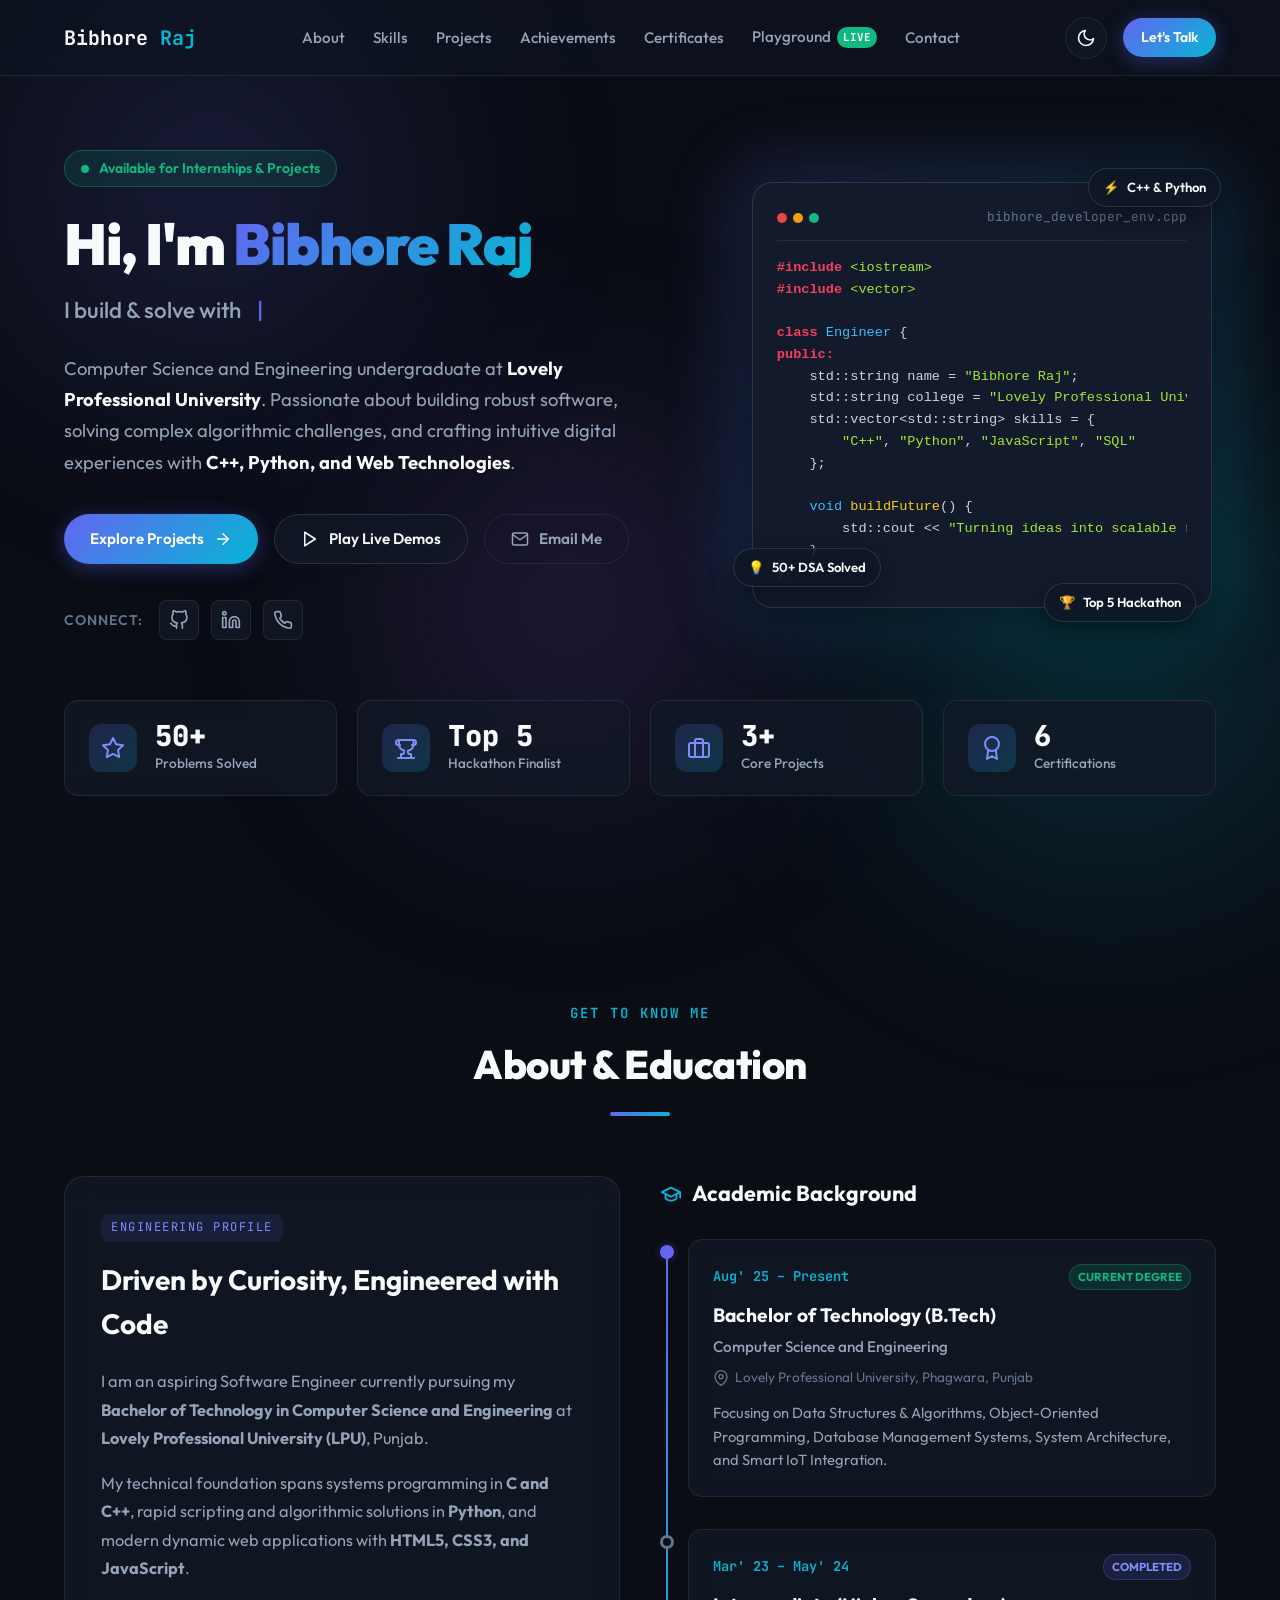
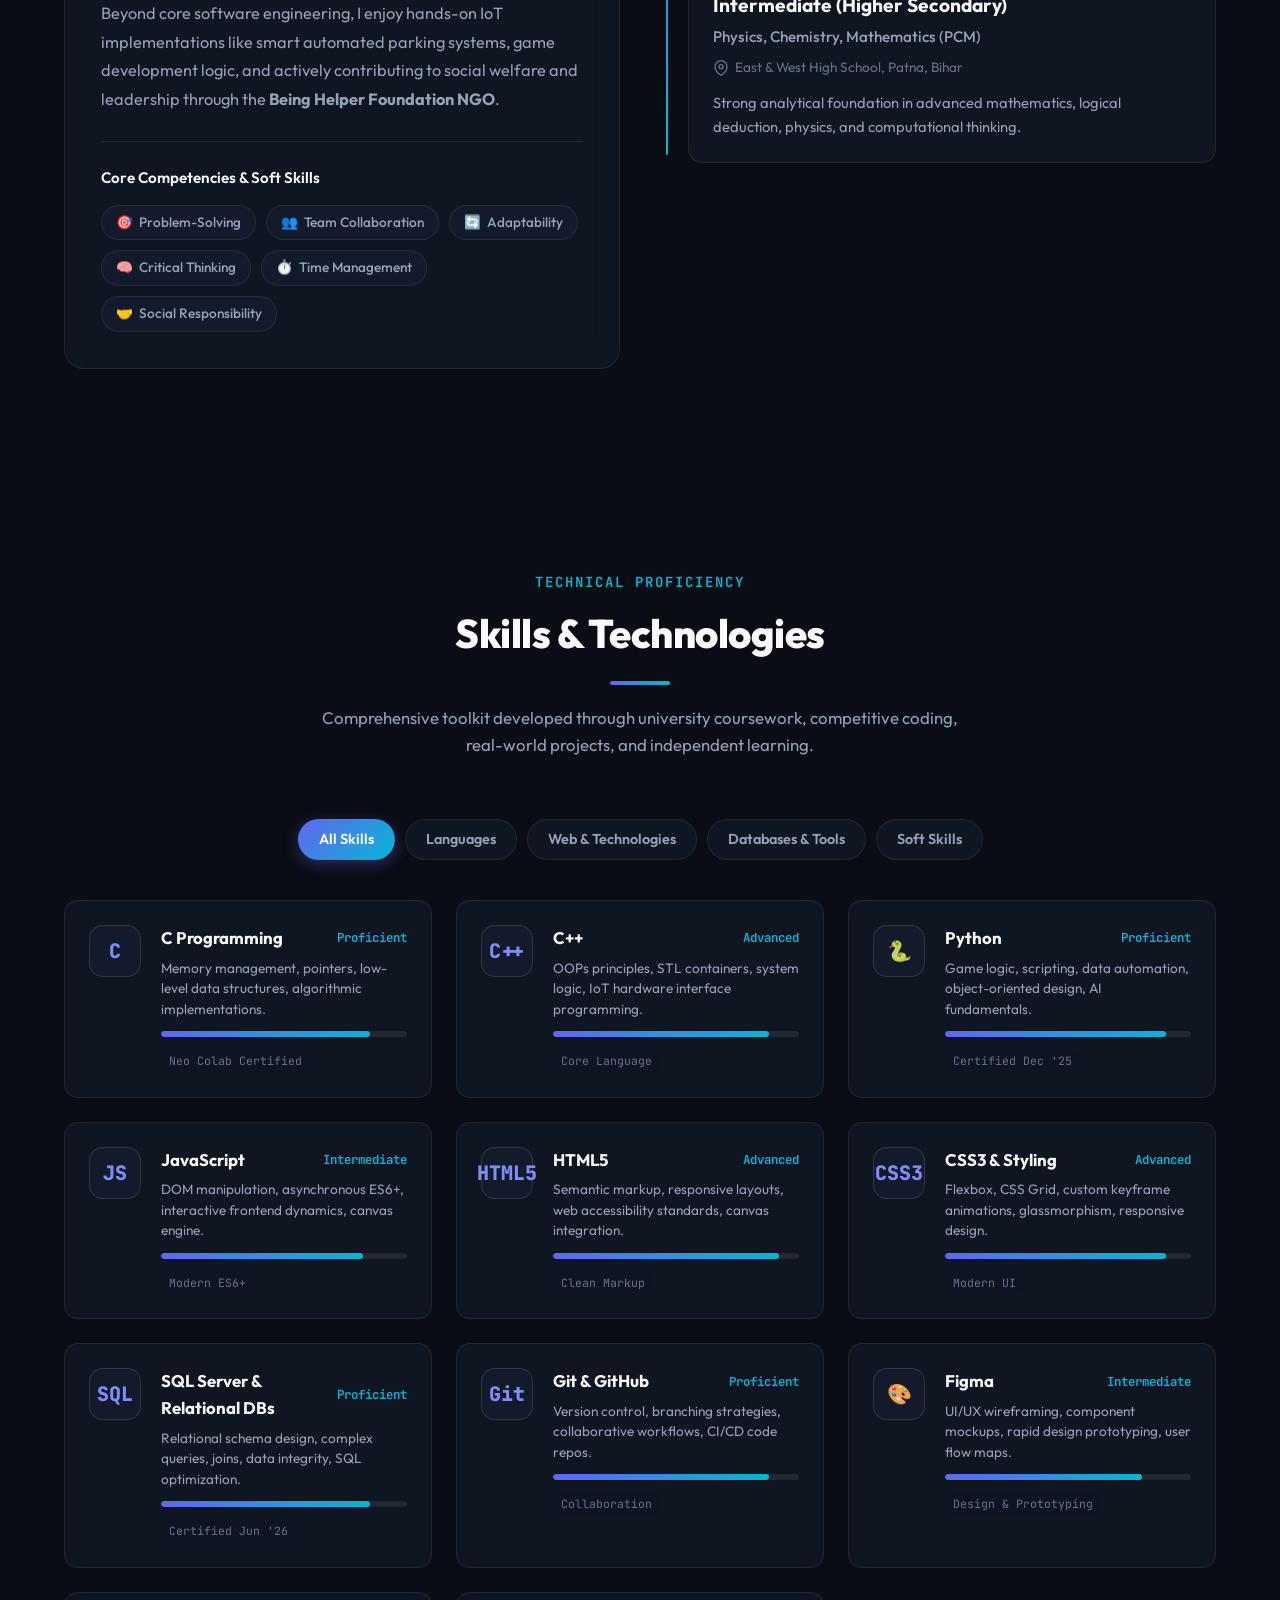
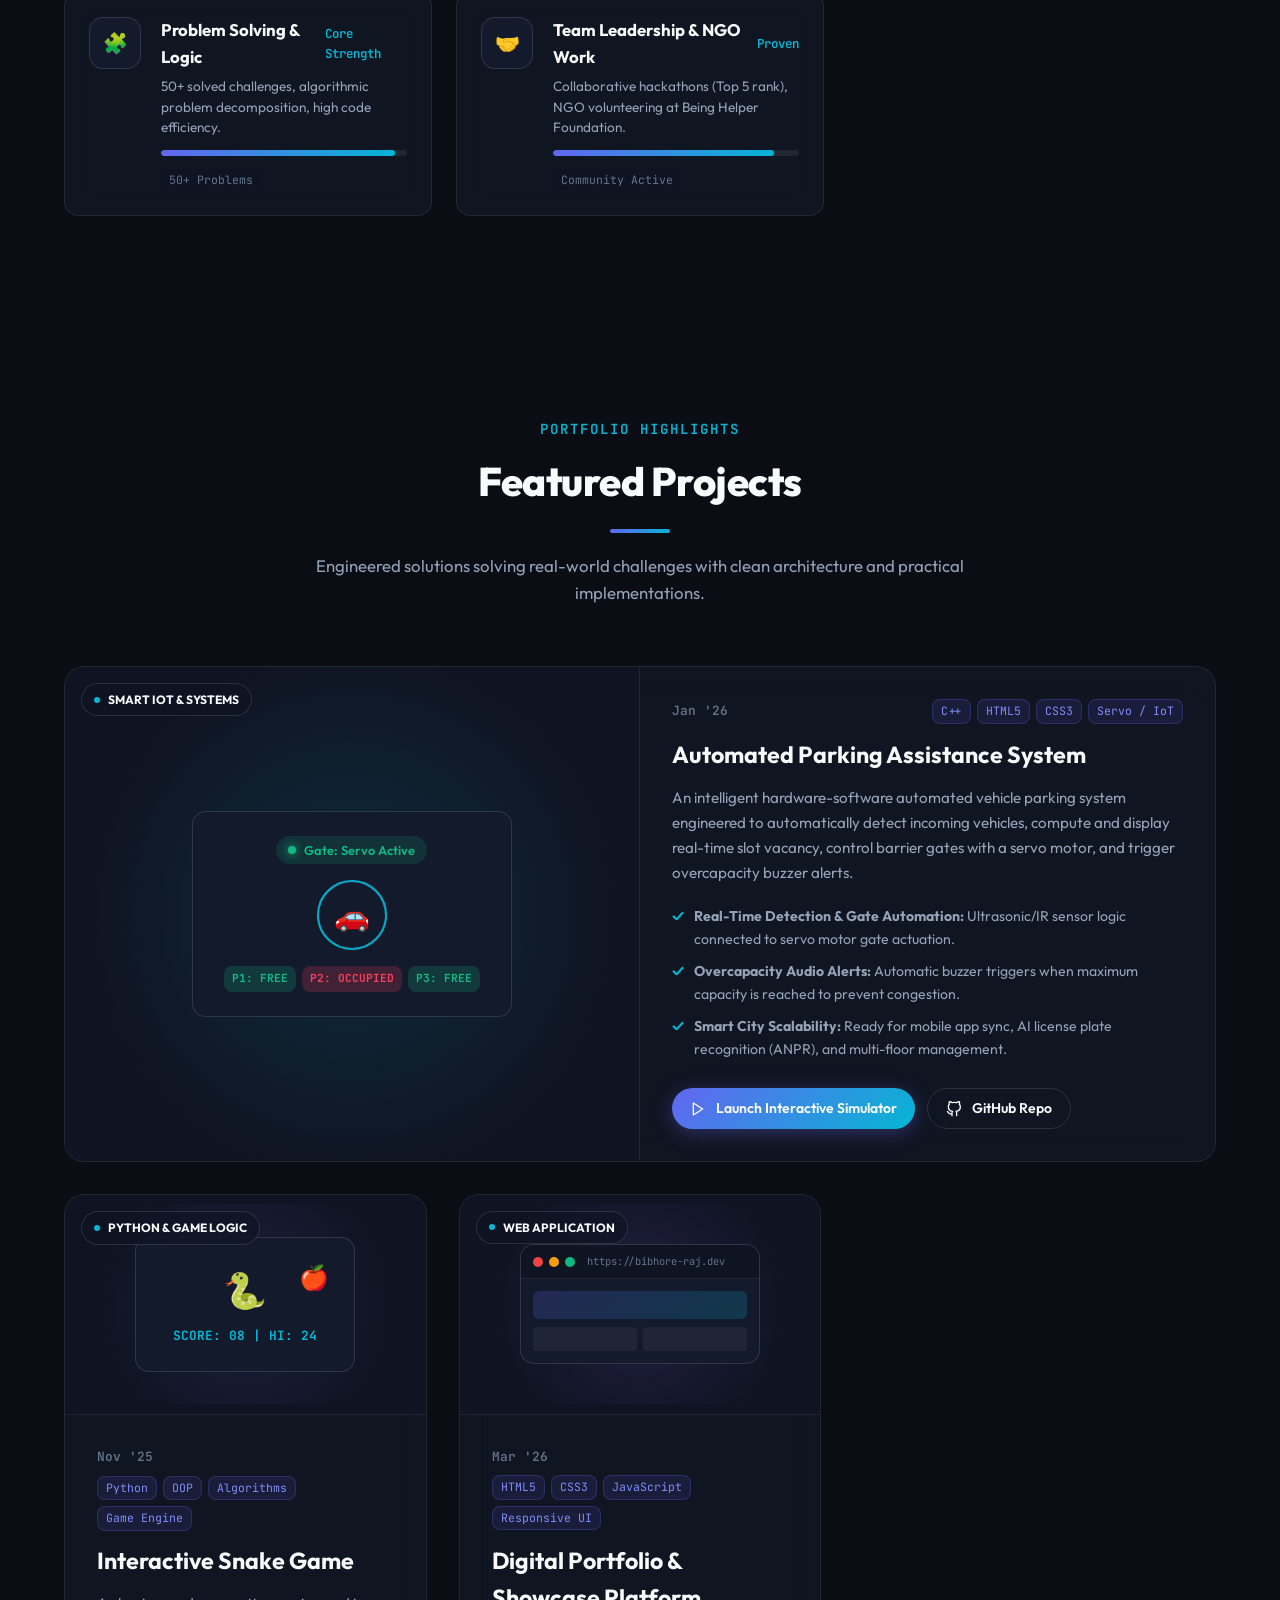
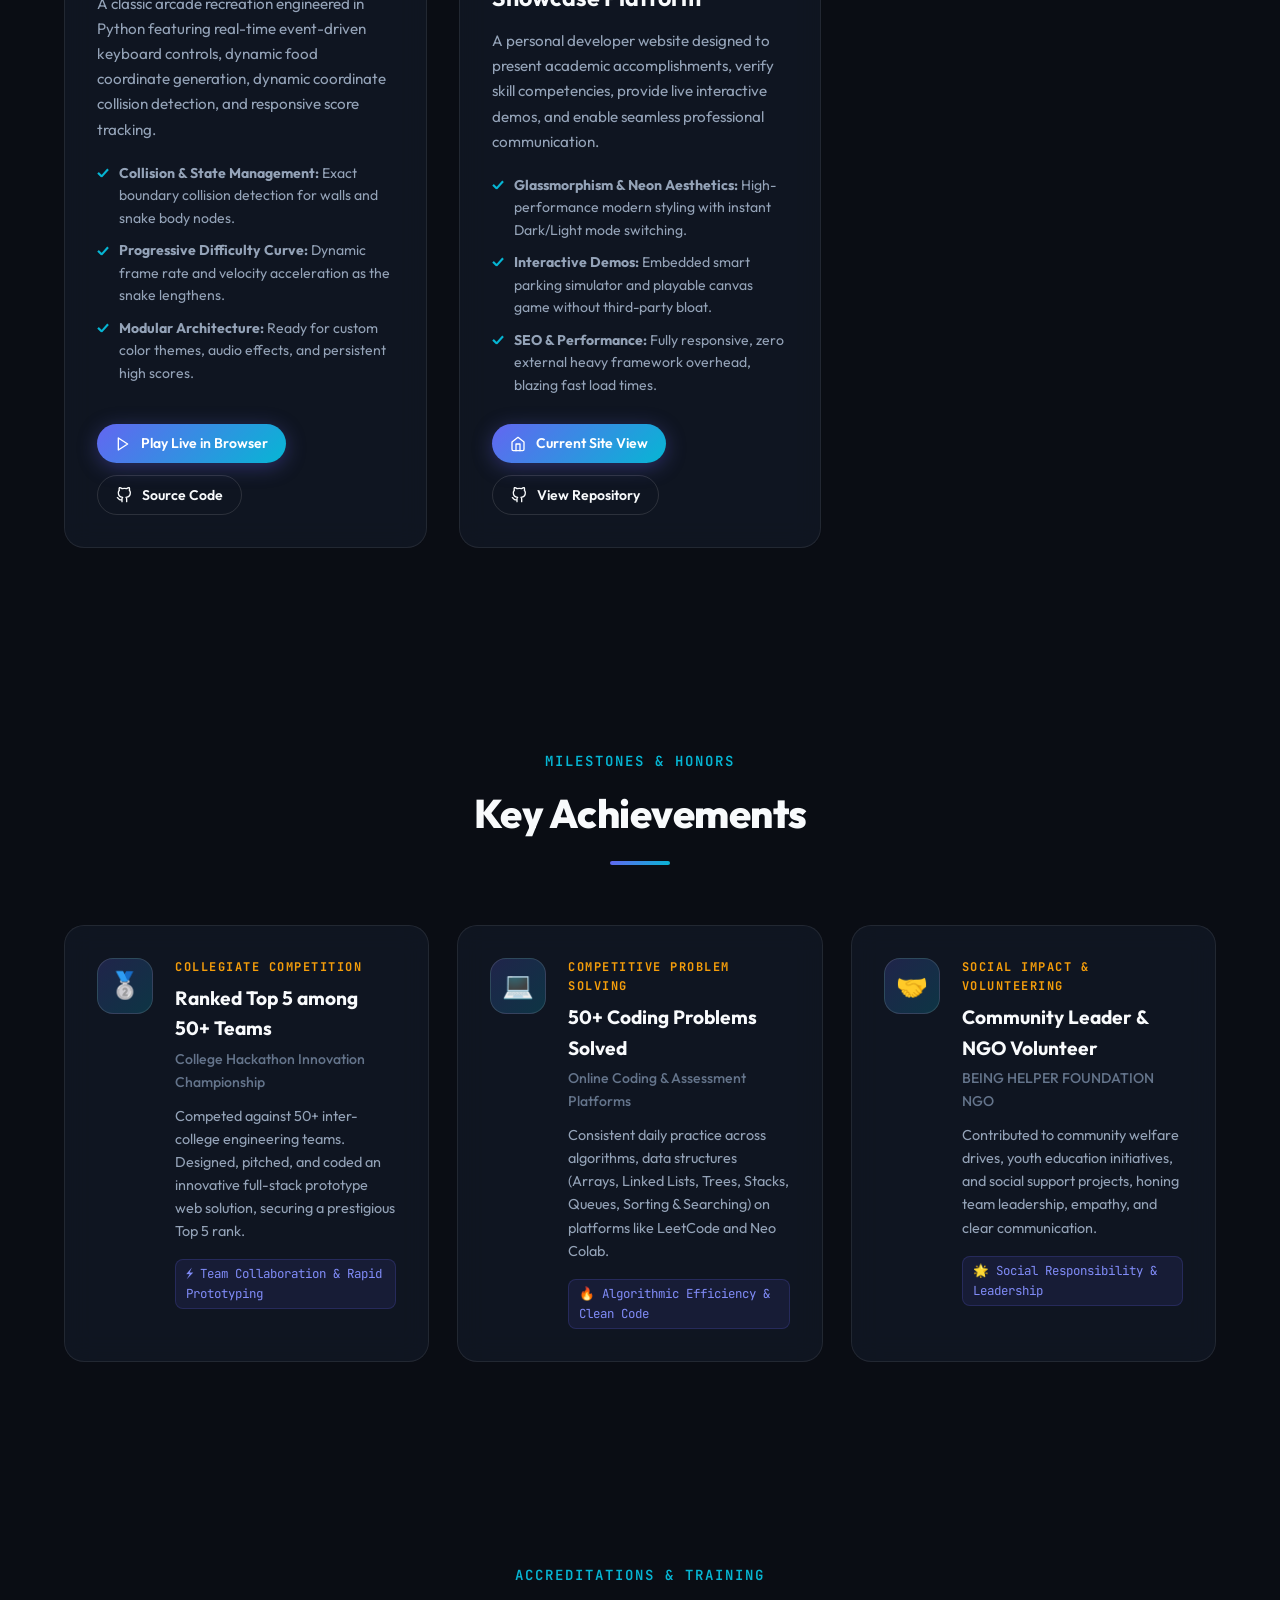
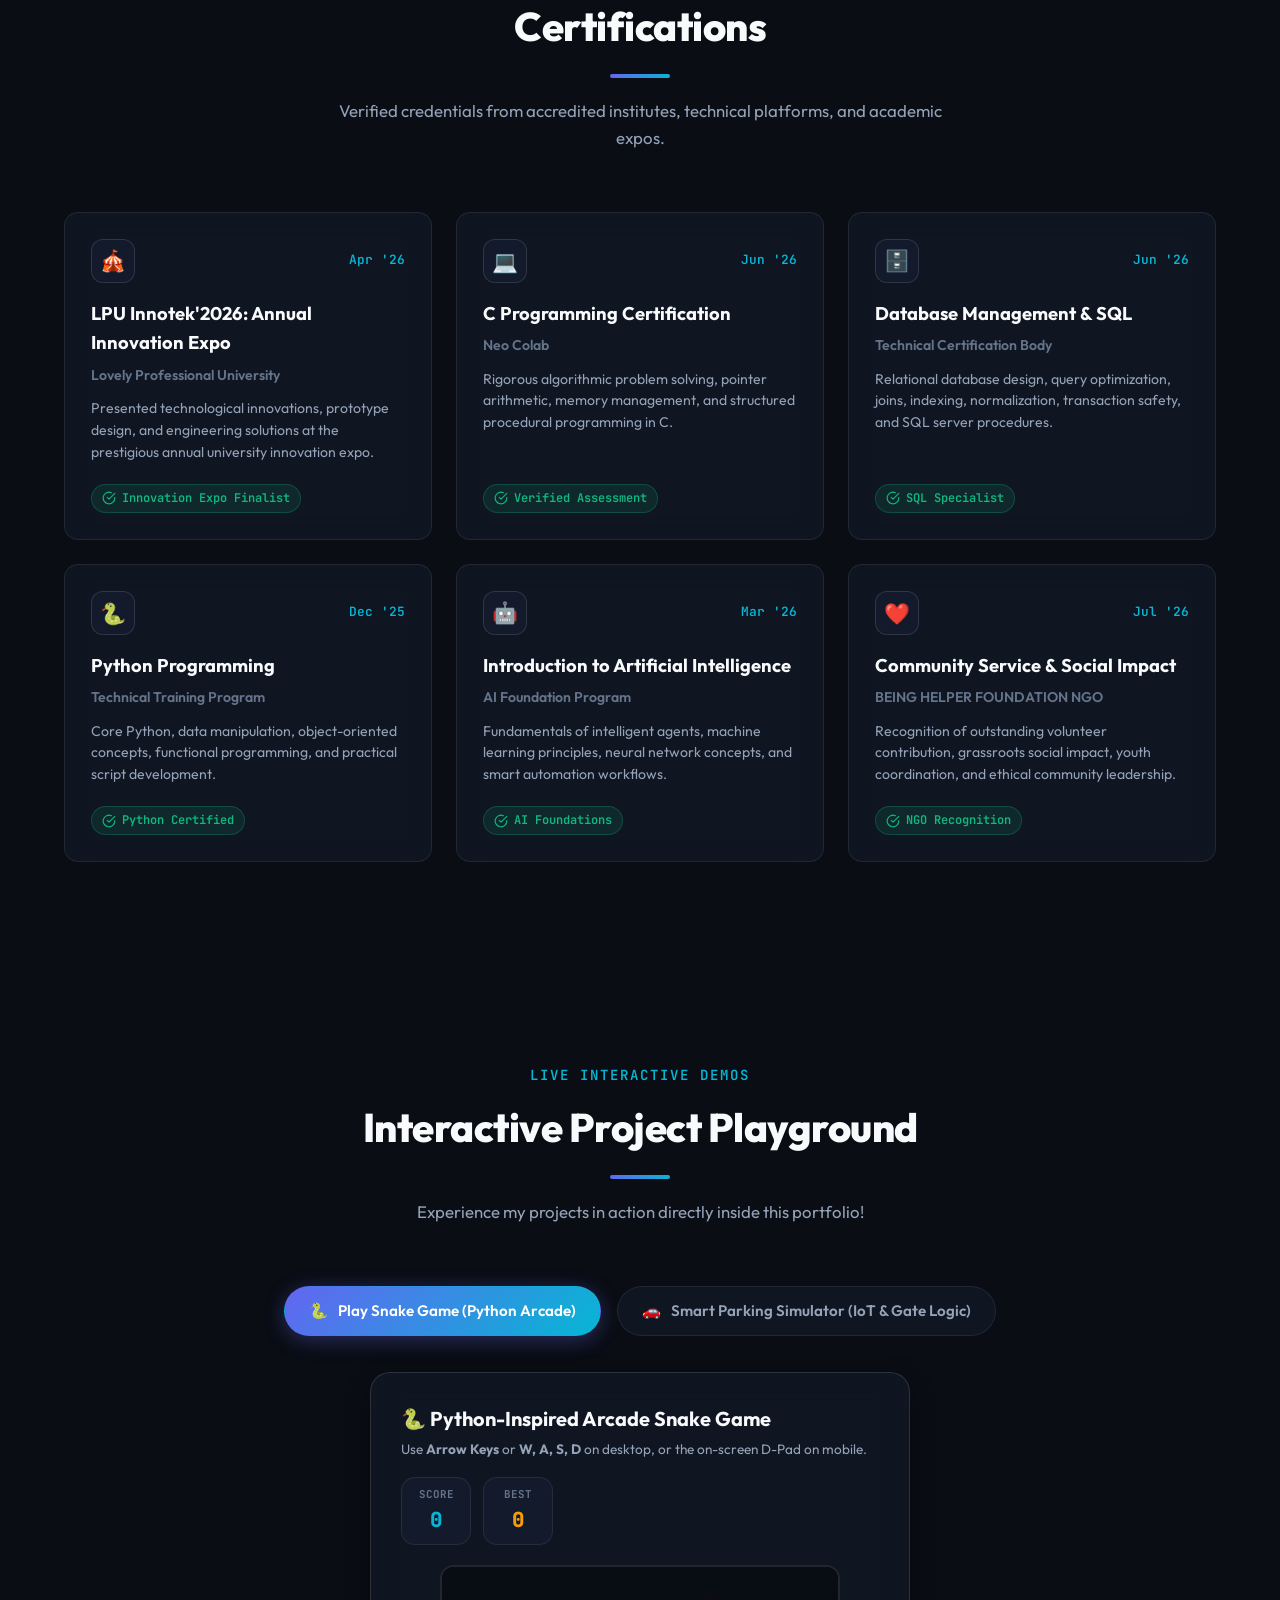
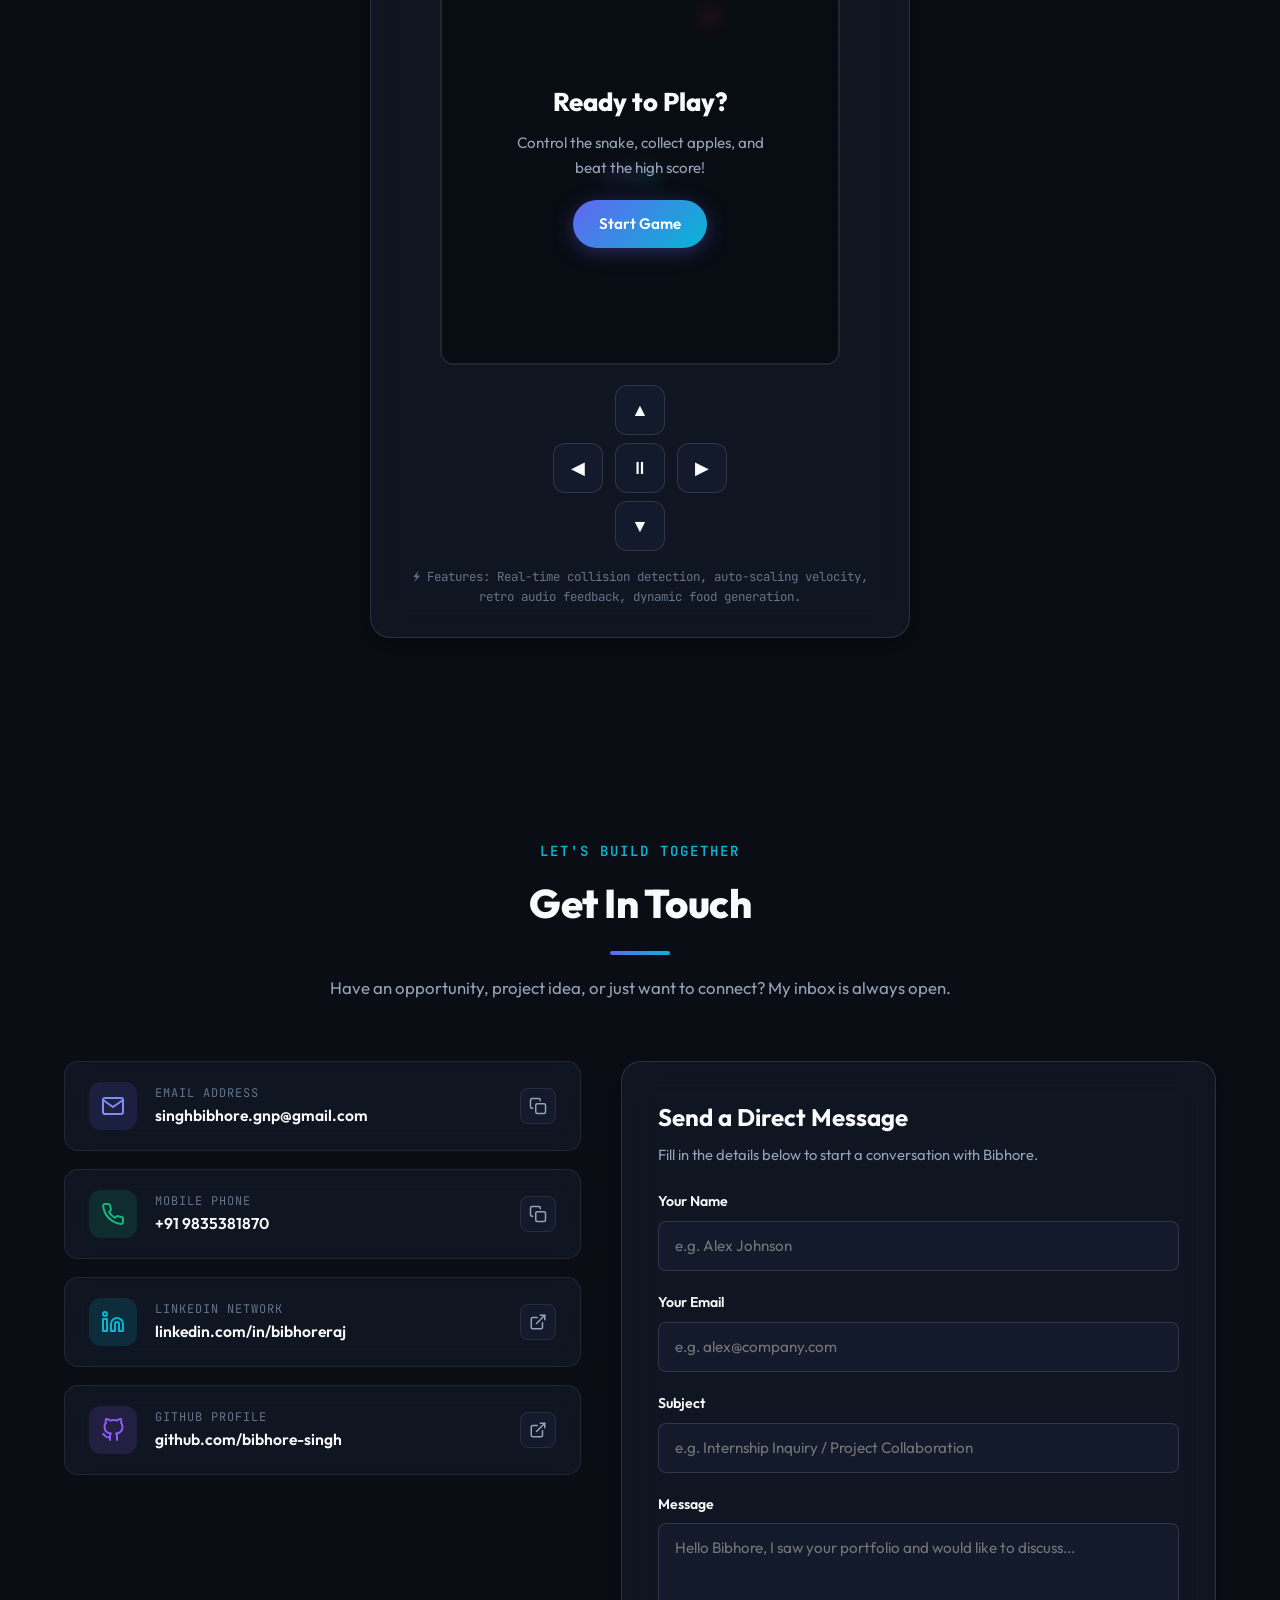
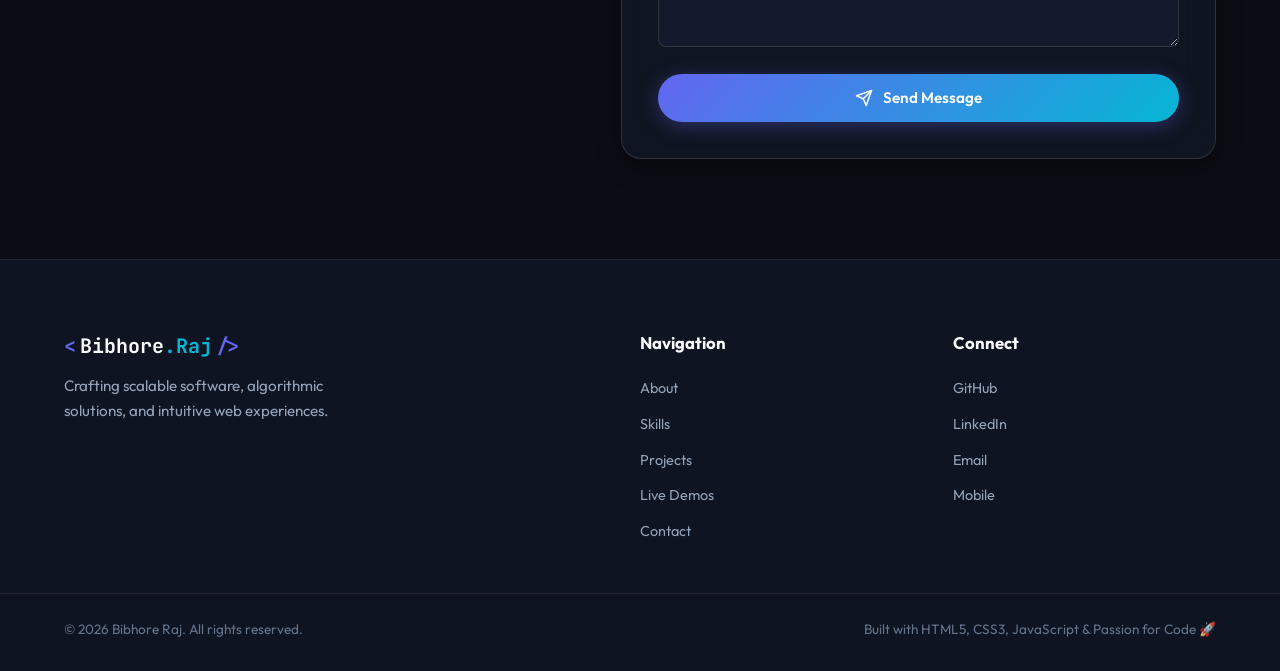
==== index.html @ 5dcdd1c3 "Minor cleanup in navigation brand logo" ====
<!DOCTYPE html>
<html lang="en" data-theme="dark">

<head>
  <meta charset="UTF-8">
  <meta name="viewport" content="width=device-width, initial-scale=1.0">

  <!-- Primary Meta Tags -->
  <title>Bibhore Raj | Computer Science Engineer & Software Developer</title>
  <meta name="title" content="Bibhore Raj | Computer Science Engineer & Software Developer">
  <meta name="description"
    content="Portfolio of Bibhore Raj - B.Tech CSE student at Lovely Professional University, passionate about C++, Python, Full-Stack Web Development, IoT & Problem Solving.">
  <meta name="keywords"
    content="Bibhore Raj, Portfolio, Computer Science, C++, Python, Lovely Professional University, Web Developer, Software Engineer, Automated Parking, Snake Game">
  <meta name="author" content="Bibhore Raj">

  <!-- Open Graph / Facebook -->
  <meta property="og:type" content="website">
  <meta property="og:title" content="Bibhore Raj | Portfolio">
  <meta property="og:description"
    content="Explore projects, skills, certifications, and live interactive demos by Bibhore Raj.">

  <!-- Fonts -->
  <link rel="preconnect" href="https://fonts.googleapis.com">
  <link rel="preconnect" href="https://fonts.gstatic.com" crossorigin>
  <link
    href="https://fonts.googleapis.com/css2?family=Outfit:wght@300;400;500;600;700;800;900&family=JetBrains+Mono:wght@400;500;600;700&display=swap"
    rel="stylesheet">

  <!-- Stylesheet -->
  <link rel="stylesheet" href="style.css">

  <!-- Favicon -->
  <link rel="icon" type="image/svg+xml"
    href="data:image/svg+xml,<svg xmlns='http://www.w3.org/2000/svg' viewBox='0 0 100 100'><rect width='100' height='100' rx='20' fill='%236366f1'/><text x='50%' y='55%' dominant-baseline='central' text-anchor='middle' fill='white' font-family='sans-serif' font-size='50' font-weight='900'>BR</text></svg>">
</head>

<body>

  <!-- Ambient Glow Background -->
  <div class="ambient-glow glow-1"></div>
  <div class="ambient-glow glow-2"></div>
  <div class="ambient-glow glow-3"></div>

  <!-- Header / Navigation -->
  <header class="navbar-wrapper" id="navbar">
    <nav class="navbar container">
      <a href="#hero" class="brand-logo" aria-label="Bibhore Raj Home">
        <span class="logo-text">Bibhore<span class="highlight"> Raj</span></span> </a>

      <!-- Desktop Navigation Links -->
      <ul class="nav-links" id="navLinks">
        <li><a href="#about" class="nav-link">About</a></li>
        <li><a href="#skills" class="nav-link">Skills</a></li>
        <li><a href="#projects" class="nav-link">Projects</a></li>
        <li><a href="#achievements" class="nav-link">Achievements</a></li>
        <li><a href="#certificates" class="nav-link">Certificates</a></li>
        <li><a href="#playground" class="nav-link special-link">Playground <span class="badge-mini">Live</span></a></li>
        <li><a href="#contact" class="nav-link">Contact</a></li>
      </ul>

      <!-- Nav Actions -->
      <div class="nav-actions">
        <button id="themeToggle" class="btn-icon theme-toggle" aria-label="Toggle Dark/Light Mode" title="Toggle Theme">
          <svg class="sun-icon" xmlns="http://www.w3.org/2000/svg" width="20" height="20" viewBox="0 0 24 24"
            fill="none" stroke="currentColor" stroke-width="2" stroke-linecap="round" stroke-linejoin="round">
            <circle cx="12" cy="12" r="5"></circle>
            <line x1="12" y1="12" x2="12" y2="3"></line>
            <line x1="12" y1="21" x2="12" y2="23"></line>
            <line x1="4.22" y1="4.22" x2="5.64" y2="5.64"></line>
            <line x1="18.36" y1="18.36" x2="19.78" y2="19.78"></line>
            <line x1="1" y1="12" x2="3" y2="12"></line>
            <line x1="21" y1="12" x2="23" y2="12"></line>
            <line x1="4.22" y1="19.78" x2="5.64" y2="18.36"></line>
            <line x1="18.36" y1="5.64" x2="19.78" y2="4.22"></line>
          </svg>
          <svg class="moon-icon" xmlns="http://www.w3.org/2000/svg" width="20" height="20" viewBox="0 0 24 24"
            fill="none" stroke="currentColor" stroke-width="2" stroke-linecap="round" stroke-linejoin="round">
            <path d="M21 12.79A9 9 0 1 1 11.21 3 7 7 0 0 0 21 12.79z"></path>
          </svg>
        </button>

        <a href="#contact" class="btn btn-primary btn-sm nav-cta">Let's Talk</a>

        <!-- Mobile Hamburger Toggle -->
        <button class="mobile-toggle" id="mobileToggle" aria-label="Open Navigation Menu">
          <span></span>
          <span></span>
          <span></span>
        </button>
      </div>
    </nav>
  </header>

  <main>
    <!-- Hero Section -->
    <section id="hero" class="hero-section section">
      <div class="container hero-container">
        <div class="hero-content">
          <div class="hero-badge animate-fade-in">
            <span class="pulse-dot"></span>
            <span>Available for Internships & Projects</span>
          </div>

          <h1 class="hero-title animate-slide-up">
            Hi, I'm <span class="gradient-text">Bibhore Raj</span>
          </h1>

          <div class="hero-typewriter-wrap animate-slide-up delay-1">
            <span class="static-txt">I build & solve with</span>
            <span id="typewriterText" class="dynamic-txt"></span>
            <span class="cursor">|</span>
          </div>

          <p class="hero-description animate-slide-up delay-2">
            Computer Science and Engineering undergraduate at <strong>Lovely Professional University</strong>.
            Passionate about building robust software, solving complex algorithmic challenges, and crafting intuitive
            digital experiences with <strong>C++, Python, and Web Technologies</strong>.
          </p>

          <div class="hero-cta-group animate-slide-up delay-3">
            <a href="#projects" class="btn btn-primary">
              <span>Explore Projects</span>
              <svg xmlns="http://www.w3.org/2000/svg" width="18" height="18" viewBox="0 0 24 24" fill="none"
                stroke="currentColor" stroke-width="2" stroke-linecap="round" stroke-linejoin="round">
                <line x1="5" y1="12" x2="19" y2="12"></line>
                <polyline points="12 5 19 12 12 19"></polyline>
              </svg>
            </a>
            <a href="#playground" class="btn btn-secondary">
              <svg xmlns="http://www.w3.org/2000/svg" width="18" height="18" viewBox="0 0 24 24" fill="none"
                stroke="currentColor" stroke-width="2" stroke-linecap="round" stroke-linejoin="round">
                <polygon points="5 3 19 12 5 21 5 3"></polygon>
              </svg>
              <span>Play Live Demos</span>
            </a>
            <a href="mailto:singhbibhore.gnp@gmail.com" class="btn btn-ghost" title="Direct Email">
              <svg xmlns="http://www.w3.org/2000/svg" width="18" height="18" viewBox="0 0 24 24" fill="none"
                stroke="currentColor" stroke-width="2" stroke-linecap="round" stroke-linejoin="round">
                <path d="M4 4h16c1.1 0 2 .9 2 2v12c0 1.1-.9 2-2 2H4c-1.1 0-2-.9-2-2V6c0-1.1.9-2 2-2z"></path>
                <polyline points="22,6 12,13 2,6"></polyline>
              </svg>
              <span>Email Me</span>
            </a>
          </div>

          <!-- Social Quick Links -->
          <div class="hero-social-bar animate-slide-up delay-4">
            <span class="social-label">Connect:</span>
            <div class="social-icons">
              <a href="https://github.com/bibhore-singh" target="_blank" rel="noopener noreferrer" class="social-icon"
                aria-label="GitHub Profile" title="GitHub">
                <svg xmlns="http://www.w3.org/2000/svg" width="20" height="20" viewBox="0 0 24 24" fill="none"
                  stroke="currentColor" stroke-width="2" stroke-linecap="round" stroke-linejoin="round">
                  <path
                    d="M9 19c-5 1.5-5-2.5-7-3m14 6v-3.87a3.37 3.37 0 0 0-.94-2.61c3.14-.35 6.44-1.54 6.44-7A5.44 5.44 0 0 0 20 4.77 5.07 5.07 0 0 0 19.91 1S18.73.65 16 2.48a13.38 13.38 0 0 0-7 0C6.27.65 5.09 1 5.09 1A5.07 5.07 0 0 0 5 4.77a5.44 5.44 0 0 0-1.5 3.78c0 5.42 3.3 6.61 6.44 7A3.37 3.37 0 0 0 9 18.13V22">
                  </path>
                </svg>
              </a>
              <a href="https://www.linkedin.com/in/bibhoreraj/" target="_blank" rel="noopener noreferrer"
                class="social-icon" aria-label="LinkedIn Profile" title="LinkedIn">
                <svg xmlns="http://www.w3.org/2000/svg" width="20" height="20" viewBox="0 0 24 24" fill="none"
                  stroke="currentColor" stroke-width="2" stroke-linecap="round" stroke-linejoin="round">
                  <path d="M16 8a6 6 0 0 1 6 6v7h-4v-7a2 2 0 0 0-2-2 2 2 0 0 0-2 2v7h-4v-7a6 6 0 0 1 6-6z"></path>
                  <rect x="2" y="9" width="4" height="12"></rect>
                  <circle cx="4" cy="4" r="2"></circle>
                </svg>
              </a>
              <a href="tel:+919835381870" class="social-icon" aria-label="Call Mobile" title="+91 9835381870">
                <svg xmlns="http://www.w3.org/2000/svg" width="20" height="20" viewBox="0 0 24 24" fill="none"
                  stroke="currentColor" stroke-width="2" stroke-linecap="round" stroke-linejoin="round">
                  <path
                    d="M22 16.92v3a2 2 0 0 1-2.18 2 19.79 19.79 0 0 1-8.63-3.07 19.5 19.5 0 0 1-6-6 19.79 19.79 0 0 1-3.07-8.67A2 2 0 0 1 4.11 2h3a2 2 0 0 1 2 1.72 12.84 12.84 0 0 0 .7 2.81 2 2 0 0 1-.45 2.11L8.09 9.91a16 16 0 0 0 6 6l1.27-1.27a2 2 0 0 1 2.11-.45 12.84 12.84 0 0 0 2.81.7A2 2 0 0 1 22 16.92z">
                  </path>
                </svg>
              </a>
            </div>
          </div>
        </div>

        <!-- Hero Visual / Floating Tech Card -->
        <div class="hero-visual animate-fade-in delay-2">
          <div class="avatar-card-glow"></div>
          <div class="tech-profile-card">
            <div class="profile-card-header">
              <div class="card-dots">
                <span class="dot red"></span>
                <span class="dot yellow"></span>
                <span class="dot green"></span>
              </div>
              <div class="card-title">bibhore_developer_env.cpp</div>
            </div>

            <div class="code-preview">
              <pre><code><span class="code-kw">#include</span> <span class="code-str">&lt;iostream&gt;</span>
<span class="code-kw">#include</span> <span class="code-str">&lt;vector&gt;</span>

<span class="code-kw">class</span> <span class="code-type">Engineer</span> {
<span class="code-kw">public:</span>
    std::string name = <span class="code-str">"Bibhore Raj"</span>;
    std::string college = <span class="code-str">"Lovely Professional University"</span>;
    std::vector&lt;std::string&gt; skills = {
        <span class="code-str">"C++"</span>, <span class="code-str">"Python"</span>, <span class="code-str">"JavaScript"</span>, <span class="code-str">"SQL"</span>
    };
    
    <span class="code-type">void</span> <span class="code-fn">buildFuture</span>() {
        std::cout &lt;&lt; <span class="code-str">"Turning ideas into scalable reality 🚀"</span>;
    }
};</code></pre>
            </div>

            <!-- Floating Badges -->
            <div class="floating-badge badge-cplusplus">
              <span class="badge-icon">⚡</span>
              <span>C++ & Python</span>
            </div>
            <div class="floating-badge badge-dsa">
              <span class="badge-icon">💡</span>
              <span>50+ DSA Solved</span>
            </div>
            <div class="floating-badge badge-hackathon">
              <span class="badge-icon">🏆</span>
              <span>Top 5 Hackathon</span>
            </div>
          </div>
        </div>
      </div>

      <!-- Quick Metrics Bar -->
      <div class="container stats-container">
        <div class="stat-card">
          <div class="stat-icon-wrap">
            <svg xmlns="http://www.w3.org/2000/svg" width="24" height="24" viewBox="0 0 24 24" fill="none"
              stroke="currentColor" stroke-width="2" stroke-linecap="round" stroke-linejoin="round">
              <polygon
                points="12 2 15.09 8.26 22 9.27 17 14.14 18.18 21.02 12 17.77 5.82 21.02 7 14.14 2 9.27 8.91 8.26 12 2">
              </polygon>
            </svg>
          </div>
          <div class="stat-info">
            <h3 class="stat-number">50+</h3>
            <p class="stat-label">Problems Solved</p>
          </div>
        </div>

        <div class="stat-card">
          <div class="stat-icon-wrap">
            <svg xmlns="http://www.w3.org/2000/svg" width="24" height="24" viewBox="0 0 24 24" fill="none"
              stroke="currentColor" stroke-width="2" stroke-linecap="round" stroke-linejoin="round">
              <path d="M6 9H4.5a2.5 2.5 0 0 1 0-5H6"></path>
              <path d="M18 9h1.5a2.5 2.5 0 0 0 0-5H18"></path>
              <path d="M4 22h16"></path>
              <path
                d="M10 14.66V17c0 .55-.45 1-1 1H7v4h10v-4h-2c-.55 0-1-.45-1-1v-2.34c3.27-.67 5.5-3.32 5.5-6.66V4H5v4c0 3.34 2.23 5.99 5.5 6.66z">
              </path>
            </svg>
          </div>
          <div class="stat-info">
            <h3 class="stat-number">Top 5</h3>
            <p class="stat-label">Hackathon Finalist</p>
          </div>
        </div>

        <div class="stat-card">
          <div class="stat-icon-wrap">
            <svg xmlns="http://www.w3.org/2000/svg" width="24" height="24" viewBox="0 0 24 24" fill="none"
              stroke="currentColor" stroke-width="2" stroke-linecap="round" stroke-linejoin="round">
              <rect x="2" y="7" width="20" height="14" rx="2" ry="2"></rect>
              <path d="M16 21V5a2 2 0 0 0-2-2h-4a2 2 0 0 0-2 2v16"></path>
            </svg>
          </div>
          <div class="stat-info">
            <h3 class="stat-number">3+</h3>
            <p class="stat-label">Core Projects</p>
          </div>
        </div>

        <div class="stat-card">
          <div class="stat-icon-wrap">
            <svg xmlns="http://www.w3.org/2000/svg" width="24" height="24" viewBox="0 0 24 24" fill="none"
              stroke="currentColor" stroke-width="2" stroke-linecap="round" stroke-linejoin="round">
              <circle cx="12" cy="8" r="7"></circle>
              <polyline points="8.21 13.89 7 23 12 20 17 23 15.79 13.88"></polyline>
            </svg>
          </div>
          <div class="stat-info">
            <h3 class="stat-number">6</h3>
            <p class="stat-label">Certifications</p>
          </div>
        </div>
      </div>
    </section>

    <!-- About & Education Section -->
    <section id="about" class="about-section section">
      <div class="container">
        <div class="section-header">
          <span class="section-subtitle">Get To Know Me</span>
          <h2 class="section-title">About & Education</h2>
          <div class="title-bar"></div>
        </div>

        <div class="about-grid">
          <!-- Bio & Story -->
          <div class="about-bio-card">
            <div class="card-tag">Engineering Profile</div>
            <h3 class="about-heading">Driven by Curiosity, Engineered with Code</h3>
            <p class="about-text">
              I am an aspiring Software Engineer currently pursuing my <strong>Bachelor of Technology in Computer
                Science and Engineering</strong> at <strong>Lovely Professional University (LPU)</strong>, Punjab.
            </p>
            <p class="about-text">
              My technical foundation spans systems programming in <strong>C and C++</strong>, rapid scripting and
              algorithmic solutions in <strong>Python</strong>, and modern dynamic web applications with <strong>HTML5,
                CSS3, and JavaScript</strong>.
            </p>
            <p class="about-text">
              Beyond core software engineering, I enjoy hands-on IoT implementations like smart automated parking
              systems, game development logic, and actively contributing to social welfare and leadership through the
              <strong>Being Helper Foundation NGO</strong>.
            </p>

            <div class="soft-skills-cluster">
              <h4 class="cluster-title">Core Competencies & Soft Skills</h4>
              <div class="pill-tags">
                <span class="pill-tag"><span class="pill-icon">🎯</span> Problem-Solving</span>
                <span class="pill-tag"><span class="pill-icon">👥</span> Team Collaboration</span>
                <span class="pill-tag"><span class="pill-icon">🔄</span> Adaptability</span>
                <span class="pill-tag"><span class="pill-icon">🧠</span> Critical Thinking</span>
                <span class="pill-tag"><span class="pill-icon">⏱️</span> Time Management</span>
                <span class="pill-tag"><span class="pill-icon">🤝</span> Social Responsibility</span>
              </div>
            </div>
          </div>

          <!-- Academic Timeline -->
          <div class="education-timeline-wrap">
            <h3 class="timeline-main-title">
              <svg xmlns="http://www.w3.org/2000/svg" width="22" height="22" viewBox="0 0 24 24" fill="none"
                stroke="currentColor" stroke-width="2" stroke-linecap="round" stroke-linejoin="round">
                <path d="M22 10v6M2 10l10-5 10 5-10 5z"></path>
                <path d="M6 12v5c3 3 9 3 12 0v-5"></path>
              </svg>
              Academic Background
            </h3>

            <div class="timeline">
              <!-- Item 1: LPU -->
              <div class="timeline-item">
                <div class="timeline-marker active"></div>
                <div class="timeline-content">
                  <div class="timeline-header">
                    <span class="timeline-date">Aug' 25 – Present</span>
                    <span class="timeline-badge current">Current Degree</span>
                  </div>
                  <h4 class="timeline-title">Bachelor of Technology (B.Tech)</h4>
                  <h5 class="timeline-subtitle">Computer Science and Engineering</h5>
                  <p class="timeline-institution">
                    <svg xmlns="http://www.w3.org/2000/svg" width="16" height="16" viewBox="0 0 24 24" fill="none"
                      stroke="currentColor" stroke-width="2" stroke-linecap="round" stroke-linejoin="round">
                      <path d="M21 10c0 7-9 13-9 13s-9-6-9-13a9 9 0 0 1 18 0z"></path>
                      <circle cx="12" cy="10" r="3"></circle>
                    </svg>
                    Lovely Professional University, Phagwara, Punjab
                  </p>
                  <p class="timeline-desc">
                    Focusing on Data Structures & Algorithms, Object-Oriented Programming, Database Management Systems,
                    System Architecture, and Smart IoT Integration.
                  </p>
                </div>
              </div>

              <!-- Item 2: High School -->
              <div class="timeline-item">
                <div class="timeline-marker"></div>
                <div class="timeline-content">
                  <div class="timeline-header">
                    <span class="timeline-date">Mar' 23 – May' 24</span>
                    <span class="timeline-badge completed">Completed</span>
                  </div>
                  <h4 class="timeline-title">Intermediate (Higher Secondary)</h4>
                  <h5 class="timeline-subtitle">Physics, Chemistry, Mathematics (PCM)</h5>
                  <p class="timeline-institution">
                    <svg xmlns="http://www.w3.org/2000/svg" width="16" height="16" viewBox="0 0 24 24" fill="none"
                      stroke="currentColor" stroke-width="2" stroke-linecap="round" stroke-linejoin="round">
                      <path d="M21 10c0 7-9 13-9 13s-9-6-9-13a9 9 0 0 1 18 0z"></path>
                      <circle cx="12" cy="10" r="3"></circle>
                    </svg>
                    East & West High School, Patna, Bihar
                  </p>
                  <p class="timeline-desc">
                    Strong analytical foundation in advanced mathematics, logical deduction, physics, and computational
                    thinking.
                  </p>
                </div>
              </div>
            </div>
          </div>
        </div>
      </div>
    </section>

    <!-- Skills Matrix Section -->
    <section id="skills" class="skills-section section">
      <div class="container">
        <div class="section-header">
          <span class="section-subtitle">Technical Proficiency</span>
          <h2 class="section-title">Skills & Technologies</h2>
          <div class="title-bar"></div>
          <p class="section-intro">Comprehensive toolkit developed through university coursework, competitive coding,
            real-world projects, and independent learning.</p>
        </div>

        <!-- Skills Filter Tabs -->
        <div class="filter-tab-group" id="skillsFilter">
          <button class="filter-tab active" data-filter="all">All Skills</button>
          <button class="filter-tab" data-filter="languages">Languages</button>
          <button class="filter-tab" data-filter="tech">Web & Technologies</button>
          <button class="filter-tab" data-filter="tools">Databases & Tools</button>
          <button class="filter-tab" data-filter="soft">Soft Skills</button>
        </div>

        <!-- Skills Grid -->
        <div class="skills-grid" id="skillsContainer">
          <!-- Programming Languages -->
          <div class="skill-card" data-category="languages">
            <div class="skill-icon-box c-icon">
              <span>C</span>
            </div>
            <div class="skill-details">
              <div class="skill-header-row">
                <h4 class="skill-name">C Programming</h4>
                <span class="skill-level-text">Proficient</span>
              </div>
              <p class="skill-desc">Memory management, pointers, low-level data structures, algorithmic implementations.
              </p>
              <div class="skill-progress-track">
                <div class="skill-progress-fill" style="width: 85%;"></div>
              </div>
              <div class="skill-badge-tag">Neo Colab Certified</div>
            </div>
          </div>

          <div class="skill-card" data-category="languages">
            <div class="skill-icon-box cpp-icon">
              <span>C++</span>
            </div>
            <div class="skill-details">
              <div class="skill-header-row">
                <h4 class="skill-name">C++</h4>
                <span class="skill-level-text">Advanced</span>
              </div>
              <p class="skill-desc">OOPs principles, STL containers, system logic, IoT hardware interface programming.
              </p>
              <div class="skill-progress-track">
                <div class="skill-progress-fill" style="width: 88%;"></div>
              </div>
              <div class="skill-badge-tag">Core Language</div>
            </div>
          </div>

          <div class="skill-card" data-category="languages">
            <div class="skill-icon-box python-icon">
              <span>🐍</span>
            </div>
            <div class="skill-details">
              <div class="skill-header-row">
                <h4 class="skill-name">Python</h4>
                <span class="skill-level-text">Proficient</span>
              </div>
              <p class="skill-desc">Game logic, scripting, data automation, object-oriented design, AI fundamentals.</p>
              <div class="skill-progress-track">
                <div class="skill-progress-fill" style="width: 90%;"></div>
              </div>
              <div class="skill-badge-tag">Certified Dec '25</div>
            </div>
          </div>

          <div class="skill-card" data-category="languages">
            <div class="skill-icon-box js-icon">
              <span>JS</span>
            </div>
            <div class="skill-details">
              <div class="skill-header-row">
                <h4 class="skill-name">JavaScript</h4>
                <span class="skill-level-text">Intermediate</span>
              </div>
              <p class="skill-desc">DOM manipulation, asynchronous ES6+, interactive frontend dynamics, canvas engine.
              </p>
              <div class="skill-progress-track">
                <div class="skill-progress-fill" style="width: 82%;"></div>
              </div>
              <div class="skill-badge-tag">Modern ES6+</div>
            </div>
          </div>

          <!-- Web Technologies -->
          <div class="skill-card" data-category="tech">
            <div class="skill-icon-box html-icon">
              <span>HTML5</span>
            </div>
            <div class="skill-details">
              <div class="skill-header-row">
                <h4 class="skill-name">HTML5</h4>
                <span class="skill-level-text">Advanced</span>
              </div>
              <p class="skill-desc">Semantic markup, responsive layouts, web accessibility standards, canvas
                integration.</p>
              <div class="skill-progress-track">
                <div class="skill-progress-fill" style="width: 92%;"></div>
              </div>
              <div class="skill-badge-tag">Clean Markup</div>
            </div>
          </div>

          <div class="skill-card" data-category="tech">
            <div class="skill-icon-box css-icon">
              <span>CSS3</span>
            </div>
            <div class="skill-details">
              <div class="skill-header-row">
                <h4 class="skill-name">CSS3 & Styling</h4>
                <span class="skill-level-text">Advanced</span>
              </div>
              <p class="skill-desc">Flexbox, CSS Grid, custom keyframe animations, glassmorphism, responsive design.</p>
              <div class="skill-progress-track">
                <div class="skill-progress-fill" style="width: 90%;"></div>
              </div>
              <div class="skill-badge-tag">Modern UI</div>
            </div>
          </div>

          <!-- Databases & Tools -->
          <div class="skill-card" data-category="tools">
            <div class="skill-icon-box sql-icon">
              <span>SQL</span>
            </div>
            <div class="skill-details">
              <div class="skill-header-row">
                <h4 class="skill-name">SQL Server & Relational DBs</h4>
                <span class="skill-level-text">Proficient</span>
              </div>
              <p class="skill-desc">Relational schema design, complex queries, joins, data integrity, SQL optimization.
              </p>
              <div class="skill-progress-track">
                <div class="skill-progress-fill" style="width: 85%;"></div>
              </div>
              <div class="skill-badge-tag">Certified Jun '26</div>
            </div>
          </div>

          <div class="skill-card" data-category="tools">
            <div class="skill-icon-box git-icon">
              <span>Git</span>
            </div>
            <div class="skill-details">
              <div class="skill-header-row">
                <h4 class="skill-name">Git & GitHub</h4>
                <span class="skill-level-text">Proficient</span>
              </div>
              <p class="skill-desc">Version control, branching strategies, collaborative workflows, CI/CD code repos.
              </p>
              <div class="skill-progress-track">
                <div class="skill-progress-fill" style="width: 88%;"></div>
              </div>
              <div class="skill-badge-tag">Collaboration</div>
            </div>
          </div>

          <div class="skill-card" data-category="tools">
            <div class="skill-icon-box figma-icon">
              <span>🎨</span>
            </div>
            <div class="skill-details">
              <div class="skill-header-row">
                <h4 class="skill-name">Figma</h4>
                <span class="skill-level-text">Intermediate</span>
              </div>
              <p class="skill-desc">UI/UX wireframing, component mockups, rapid design prototyping, user flow maps.</p>
              <div class="skill-progress-track">
                <div class="skill-progress-fill" style="width: 80%;"></div>
              </div>
              <div class="skill-badge-tag">Design & Prototyping</div>
            </div>
          </div>

          <!-- Soft Skills -->
          <div class="skill-card" data-category="soft">
            <div class="skill-icon-box soft-icon">
              <span>🧩</span>
            </div>
            <div class="skill-details">
              <div class="skill-header-row">
                <h4 class="skill-name">Problem Solving & Logic</h4>
                <span class="skill-level-text">Core Strength</span>
              </div>
              <p class="skill-desc">50+ solved challenges, algorithmic problem decomposition, high code efficiency.</p>
              <div class="skill-progress-track">
                <div class="skill-progress-fill" style="width: 95%;"></div>
              </div>
              <div class="skill-badge-tag">50+ Problems</div>
            </div>
          </div>

          <div class="skill-card" data-category="soft">
            <div class="skill-icon-box soft-icon">
              <span>🤝</span>
            </div>
            <div class="skill-details">
              <div class="skill-header-row">
                <h4 class="skill-name">Team Leadership & NGO Work</h4>
                <span class="skill-level-text">Proven</span>
              </div>
              <p class="skill-desc">Collaborative hackathons (Top 5 rank), NGO volunteering at Being Helper Foundation.
              </p>
              <div class="skill-progress-track">
                <div class="skill-progress-fill" style="width: 90%;"></div>
              </div>
              <div class="skill-badge-tag">Community Active</div>
            </div>
          </div>
        </div>
      </div>
    </section>

    <!-- Featured Projects Section -->
    <section id="projects" class="projects-section section">
      <div class="container">
        <div class="section-header">
          <span class="section-subtitle">Portfolio Highlights</span>
          <h2 class="section-title">Featured Projects</h2>
          <div class="title-bar"></div>
          <p class="section-intro">Engineered solutions solving real-world challenges with clean architecture and
            practical implementations.</p>
        </div>

        <div class="projects-grid">
          <!-- Project 1: Automated Parking Assistance -->
          <article class="project-card featured" id="proj-parking">
            <div class="project-media-wrap">
              <div class="project-badge-float">
                <span class="badge-dot pulse"></span>
                <span>Smart IoT & Systems</span>
              </div>

              <!-- Custom Interactive UI Banner for Parking -->
              <div class="parking-banner-visual">
                <div class="gate-visual-sim">
                  <div class="gate-status-pill open">
                    <span class="light-indicator green"></span>
                    <span class="gate-text">Gate: Servo Active</span>
                  </div>
                  <div class="sensor-radar">
                    <div class="radar-circle"></div>
                    <div class="radar-circle delay"></div>
                    <span class="sensor-icon">🚗</span>
                  </div>
                  <div class="slots-mini-preview">
                    <div class="slot-pill free">P1: FREE</div>
                    <div class="slot-pill busy">P2: OCCUPIED</div>
                    <div class="slot-pill free">P3: FREE</div>
                  </div>
                </div>
              </div>
            </div>

            <div class="project-body">
              <div class="project-meta-row">
                <span class="project-date">Jan '26</span>
                <div class="project-tech-tags">
                  <span class="tech-tag">C++</span>
                  <span class="tech-tag">HTML5</span>
                  <span class="tech-tag">CSS3</span>
                  <span class="tech-tag">Servo / IoT</span>
                </div>
              </div>

              <h3 class="project-title">Automated Parking Assistance System</h3>
              <p class="project-summary">
                An intelligent hardware-software automated vehicle parking system engineered to automatically detect
                incoming vehicles, compute and display real-time slot vacancy, control barrier gates with a servo motor,
                and trigger overcapacity buzzer alerts.
              </p>

              <div class="project-feature-list">
                <div class="feature-item">
                  <span class="feature-bullet">✓</span>
                  <span><strong>Real-Time Detection & Gate Automation:</strong> Ultrasonic/IR sensor logic connected to
                    servo motor gate actuation.</span>
                </div>
                <div class="feature-item">
                  <span class="feature-bullet">✓</span>
                  <span><strong>Overcapacity Audio Alerts:</strong> Automatic buzzer triggers when maximum capacity is
                    reached to prevent congestion.</span>
                </div>
                <div class="feature-item">
                  <span class="feature-bullet">✓</span>
                  <span><strong>Smart City Scalability:</strong> Ready for mobile app sync, AI license plate recognition
                    (ANPR), and multi-floor management.</span>
                </div>
              </div>

              <div class="project-actions">
                <a href="#parking-demo" class="btn btn-primary btn-sm" onclick="scrollToPlayground('parking')">
                  <svg xmlns="http://www.w3.org/2000/svg" width="16" height="16" viewBox="0 0 24 24" fill="none"
                    stroke="currentColor" stroke-width="2" stroke-linecap="round" stroke-linejoin="round">
                    <polygon points="5 3 19 12 5 21 5 3"></polygon>
                  </svg>
                  <span>Launch Interactive Simulator</span>
                </a>
                <a href="https://github.com/bibhore-singh" target="_blank" rel="noopener noreferrer"
                  class="btn btn-outline btn-sm">
                  <svg xmlns="http://www.w3.org/2000/svg" width="16" height="16" viewBox="0 0 24 24" fill="none"
                    stroke="currentColor" stroke-width="2" stroke-linecap="round" stroke-linejoin="round">
                    <path
                      d="M9 19c-5 1.5-5-2.5-7-3m14 6v-3.87a3.37 3.37 0 0 0-.94-2.61c3.14-.35 6.44-1.54 6.44-7A5.44 5.44 0 0 0 20 4.77 5.07 5.07 0 0 0 19.91 1S18.73.65 16 2.48a13.38 13.38 0 0 0-7 0C6.27.65 5.09 1 5.09 1A5.07 5.07 0 0 0 5 4.77a5.44 5.44 0 0 0-1.5 3.78c0 5.42 3.3 6.61 6.44 7A3.37 3.37 0 0 0 9 18.13V22">
                    </path>
                  </svg>
                  <span>GitHub Repo</span>
                </a>
              </div>
            </div>
          </article>

          <!-- Project 2: Interactive Snake Game -->
          <article class="project-card" id="proj-snake">
            <div class="project-media-wrap">
              <div class="project-badge-float">
                <span class="badge-dot pulse"></span>
                <span>Python & Game Logic</span>
              </div>

              <!-- Custom Snake Game Banner Visual -->
              <div class="snake-banner-visual">
                <div class="arcade-grid-preview">
                  <div class="snake-head-preview">🐍</div>
                  <div class="snake-food-preview">🍎</div>
                  <div class="score-hud">SCORE: 08 | HI: 24</div>
                </div>
              </div>
            </div>

            <div class="project-body">
              <div class="project-meta-row">
                <span class="project-date">Nov '25</span>
                <div class="project-tech-tags">
                  <span class="tech-tag">Python</span>
                  <span class="tech-tag">OOP</span>
                  <span class="tech-tag">Algorithms</span>
                  <span class="tech-tag">Game Engine</span>
                </div>
              </div>

              <h3 class="project-title">Interactive Snake Game</h3>
              <p class="project-summary">
                A classic arcade recreation engineered in Python featuring real-time event-driven keyboard controls,
                dynamic food coordinate generation, dynamic coordinate collision detection, and responsive score
                tracking.
              </p>

              <div class="project-feature-list">
                <div class="feature-item">
                  <span class="feature-bullet">✓</span>
                  <span><strong>Collision & State Management:</strong> Exact boundary collision detection for walls and
                    snake body nodes.</span>
                </div>
                <div class="feature-item">
                  <span class="feature-bullet">✓</span>
                  <span><strong>Progressive Difficulty Curve:</strong> Dynamic frame rate and velocity acceleration as
                    the snake lengthens.</span>
                </div>
                <div class="feature-item">
                  <span class="feature-bullet">✓</span>
                  <span><strong>Modular Architecture:</strong> Ready for custom color themes, audio effects, and
                    persistent high scores.</span>
                </div>
              </div>

              <div class="project-actions">
                <a href="#snake-playground" class="btn btn-primary btn-sm" onclick="scrollToPlayground('snake')">
                  <svg xmlns="http://www.w3.org/2000/svg" width="16" height="16" viewBox="0 0 24 24" fill="none"
                    stroke="currentColor" stroke-width="2" stroke-linecap="round" stroke-linejoin="round">
                    <polygon points="5 3 19 12 5 21 5 3"></polygon>
                  </svg>
                  <span>Play Live in Browser</span>
                </a>
                <a href="https://github.com/bibhore-singh" target="_blank" rel="noopener noreferrer"
                  class="btn btn-outline btn-sm">
                  <svg xmlns="http://www.w3.org/2000/svg" width="16" height="16" viewBox="0 0 24 24" fill="none"
                    stroke="currentColor" stroke-width="2" stroke-linecap="round" stroke-linejoin="round">
                    <path
                      d="M9 19c-5 1.5-5-2.5-7-3m14 6v-3.87a3.37 3.37 0 0 0-.94-2.61c3.14-.35 6.44-1.54 6.44-7A5.44 5.44 0 0 0 20 4.77 5.07 5.07 0 0 0 19.91 1S18.73.65 16 2.48a13.38 13.38 0 0 0-7 0C6.27.65 5.09 1 5.09 1A5.07 5.07 0 0 0 5 4.77a5.44 5.44 0 0 0-1.5 3.78c0 5.42 3.3 6.61 6.44 7A3.37 3.37 0 0 0 9 18.13V22">
                    </path>
                  </svg>
                  <span>Source Code</span>
                </a>
              </div>
            </div>
          </article>

          <!-- Project 3: Digital Portfolio Platform -->
          <article class="project-card" id="proj-portfolio">
            <div class="project-media-wrap">
              <div class="project-badge-float">
                <span class="badge-dot pulse"></span>
                <span>Web Application</span>
              </div>

              <!-- Custom Portfolio Banner Visual -->
              <div class="portfolio-banner-visual">
                <div class="web-mockup-frame">
                  <div class="mockup-header">
                    <span class="dot red"></span>
                    <span class="dot yellow"></span>
                    <span class="dot green"></span>
                    <span class="url-bar">https://bibhore-raj.dev</span>
                  </div>
                  <div class="mockup-body">
                    <div class="hero-mini-box"></div>
                    <div class="grid-mini-box">
                      <div class="box"></div>
                      <div class="box"></div>
                    </div>
                  </div>
                </div>
              </div>
            </div>

            <div class="project-body">
              <div class="project-meta-row">
                <span class="project-date">Mar '26</span>
                <div class="project-tech-tags">
                  <span class="tech-tag">HTML5</span>
                  <span class="tech-tag">CSS3</span>
                  <span class="tech-tag">JavaScript</span>
                  <span class="tech-tag">Responsive UI</span>
                </div>
              </div>

              <h3 class="project-title">Digital Portfolio & Showcase Platform</h3>
              <p class="project-summary">
                A personal developer website designed to present academic accomplishments, verify skill competencies,
                provide live interactive demos, and enable seamless professional communication.
              </p>

              <div class="project-feature-list">
                <div class="feature-item">
                  <span class="feature-bullet">✓</span>
                  <span><strong>Glassmorphism & Neon Aesthetics:</strong> High-performance modern styling with instant
                    Dark/Light mode switching.</span>
                </div>
                <div class="feature-item">
                  <span class="feature-bullet">✓</span>
                  <span><strong>Interactive Demos:</strong> Embedded smart parking simulator and playable canvas game
                    without third-party bloat.</span>
                </div>
                <div class="feature-item">
                  <span class="feature-bullet">✓</span>
                  <span><strong>SEO & Performance:</strong> Fully responsive, zero external heavy framework overhead,
                    blazing fast load times.</span>
                </div>
              </div>

              <div class="project-actions">
                <a href="#hero" class="btn btn-primary btn-sm">
                  <svg xmlns="http://www.w3.org/2000/svg" width="16" height="16" viewBox="0 0 24 24" fill="none"
                    stroke="currentColor" stroke-width="2" stroke-linecap="round" stroke-linejoin="round">
                    <path d="M3 9l9-7 9 7v11a2 2 0 0 1-2 2H5a2 2 0 0 1-2-2z"></path>
                    <polyline points="9 22 9 12 15 12 15 22"></polyline>
                  </svg>
                  <span>Current Site View</span>
                </a>
                <a href="https://github.com/bibhore-singh" target="_blank" rel="noopener noreferrer"
                  class="btn btn-outline btn-sm">
                  <svg xmlns="http://www.w3.org/2000/svg" width="16" height="16" viewBox="0 0 24 24" fill="none"
                    stroke="currentColor" stroke-width="2" stroke-linecap="round" stroke-linejoin="round">
                    <path
                      d="M9 19c-5 1.5-5-2.5-7-3m14 6v-3.87a3.37 3.37 0 0 0-.94-2.61c3.14-.35 6.44-1.54 6.44-7A5.44 5.44 0 0 0 20 4.77 5.07 5.07 0 0 0 19.91 1S18.73.65 16 2.48a13.38 13.38 0 0 0-7 0C6.27.65 5.09 1 5.09 1A5.07 5.07 0 0 0 5 4.77a5.44 5.44 0 0 0-1.5 3.78c0 5.42 3.3 6.61 6.44 7A3.37 3.37 0 0 0 9 18.13V22">
                    </path>
                  </svg>
                  <span>View Repository</span>
                </a>
              </div>
            </div>
          </article>
        </div>
      </div>
    </section>

    <!-- Achievements Section -->
    <section id="achievements" class="achievements-section section">
      <div class="container">
        <div class="section-header">
          <span class="section-subtitle">Milestones & Honors</span>
          <h2 class="section-title">Key Achievements</h2>
          <div class="title-bar"></div>
        </div>

        <div class="achievements-grid">
          <!-- Achievement 1: Hackathon -->
          <div class="achievement-card">
            <div class="achievement-icon-trophy">
              <span>🥈</span>
            </div>
            <div class="achievement-content">
              <div class="achievement-tag">Collegiate Competition</div>
              <h3 class="achievement-title">Ranked Top 5 among 50+ Teams</h3>
              <p class="achievement-org">College Hackathon Innovation Championship</p>
              <p class="achievement-desc">
                Competed against 50+ inter-college engineering teams. Designed, pitched, and coded an innovative
                full-stack prototype web solution, securing a prestigious Top 5 rank.
              </p>
              <div class="achievement-highlight-pill">
                <span>⚡ Team Collaboration & Rapid Prototyping</span>
              </div>
            </div>
          </div>

          <!-- Achievement 2: 50+ DSA -->
          <div class="achievement-card">
            <div class="achievement-icon-trophy">
              <span>💻</span>
            </div>
            <div class="achievement-content">
              <div class="achievement-tag">Competitive Problem Solving</div>
              <h3 class="achievement-title">50+ Coding Problems Solved</h3>
              <p class="achievement-org">Online Coding & Assessment Platforms</p>
              <p class="achievement-desc">
                Consistent daily practice across algorithms, data structures (Arrays, Linked Lists, Trees, Stacks,
                Queues, Sorting & Searching) on platforms like LeetCode and Neo Colab.
              </p>
              <div class="achievement-highlight-pill">
                <span>🔥 Algorithmic Efficiency & Clean Code</span>
              </div>
            </div>
          </div>

          <!-- Achievement 3: NGO & Community -->
          <div class="achievement-card">
            <div class="achievement-icon-trophy">
              <span>🤝</span>
            </div>
            <div class="achievement-content">
              <div class="achievement-tag">Social Impact & Volunteering</div>
              <h3 class="achievement-title">Community Leader & NGO Volunteer</h3>
              <p class="achievement-org">BEING HELPER FOUNDATION NGO</p>
              <p class="achievement-desc">
                Contributed to community welfare drives, youth education initiatives, and social support projects,
                honing team leadership, empathy, and clear communication.
              </p>
              <div class="achievement-highlight-pill">
                <span>🌟 Social Responsibility & Leadership</span>
              </div>
            </div>
          </div>
        </div>
      </div>
    </section>

    <!-- Certificates Section -->
    <section id="certificates" class="certificates-section section">
      <div class="container">
        <div class="section-header">
          <span class="section-subtitle">Accreditations & Training</span>
          <h2 class="section-title">Certifications</h2>
          <div class="title-bar"></div>
          <p class="section-intro">Verified credentials from accredited institutes, technical platforms, and academic
            expos.</p>
        </div>

        <div class="certificates-grid">
          <!-- Cert 1 -->
          <div class="cert-card">
            <div class="cert-card-top">
              <div class="cert-badge-icon">🎪</div>
              <span class="cert-date">Apr '26</span>
            </div>
            <h3 class="cert-title">LPU Innotek'2026: Annual Innovation Expo</h3>
            <p class="cert-issuer">Lovely Professional University</p>
            <p class="cert-desc">Presented technological innovations, prototype design, and engineering solutions at the
              prestigious annual university innovation expo.</p>
            <div class="cert-footer">
              <span class="cert-verify-tag">
                <svg xmlns="http://www.w3.org/2000/svg" width="14" height="14" viewBox="0 0 24 24" fill="none"
                  stroke="currentColor" stroke-width="2" stroke-linecap="round" stroke-linejoin="round">
                  <path d="M22 11.08V12a10 10 0 1 1-5.93-9.14"></path>
                  <polyline points="22 4 12 14.01 9 11.01"></polyline>
                </svg>
                Innovation Expo Finalist
              </span>
            </div>
          </div>

          <!-- Cert 2 -->
          <div class="cert-card">
            <div class="cert-card-top">
              <div class="cert-badge-icon">💻</div>
              <span class="cert-date">Jun '26</span>
            </div>
            <h3 class="cert-title">C Programming Certification</h3>
            <p class="cert-issuer">Neo Colab</p>
            <p class="cert-desc">Rigorous algorithmic problem solving, pointer arithmetic, memory management, and
              structured procedural programming in C.</p>
            <div class="cert-footer">
              <span class="cert-verify-tag">
                <svg xmlns="http://www.w3.org/2000/svg" width="14" height="14" viewBox="0 0 24 24" fill="none"
                  stroke="currentColor" stroke-width="2" stroke-linecap="round" stroke-linejoin="round">
                  <path d="M22 11.08V12a10 10 0 1 1-5.93-9.14"></path>
                  <polyline points="22 4 12 14.01 9 11.01"></polyline>
                </svg>
                Verified Assessment
              </span>
            </div>
          </div>

          <!-- Cert 3 -->
          <div class="cert-card">
            <div class="cert-card-top">
              <div class="cert-badge-icon">🗄️</div>
              <span class="cert-date">Jun '26</span>
            </div>
            <h3 class="cert-title">Database Management & SQL</h3>
            <p class="cert-issuer">Technical Certification Body</p>
            <p class="cert-desc">Relational database design, query optimization, joins, indexing, normalization,
              transaction safety, and SQL server procedures.</p>
            <div class="cert-footer">
              <span class="cert-verify-tag">
                <svg xmlns="http://www.w3.org/2000/svg" width="14" height="14" viewBox="0 0 24 24" fill="none"
                  stroke="currentColor" stroke-width="2" stroke-linecap="round" stroke-linejoin="round">
                  <path d="M22 11.08V12a10 10 0 1 1-5.93-9.14"></path>
                  <polyline points="22 4 12 14.01 9 11.01"></polyline>
                </svg>
                SQL Specialist
              </span>
            </div>
          </div>

          <!-- Cert 4 -->
          <div class="cert-card">
            <div class="cert-card-top">
              <div class="cert-badge-icon">🐍</div>
              <span class="cert-date">Dec '25</span>
            </div>
            <h3 class="cert-title">Python Programming</h3>
            <p class="cert-issuer">Technical Training Program</p>
            <p class="cert-desc">Core Python, data manipulation, object-oriented concepts, functional programming, and
              practical script development.</p>
            <div class="cert-footer">
              <span class="cert-verify-tag">
                <svg xmlns="http://www.w3.org/2000/svg" width="14" height="14" viewBox="0 0 24 24" fill="none"
                  stroke="currentColor" stroke-width="2" stroke-linecap="round" stroke-linejoin="round">
                  <path d="M22 11.08V12a10 10 0 1 1-5.93-9.14"></path>
                  <polyline points="22 4 12 14.01 9 11.01"></polyline>
                </svg>
                Python Certified
              </span>
            </div>
          </div>

          <!-- Cert 5 -->
          <div class="cert-card">
            <div class="cert-card-top">
              <div class="cert-badge-icon">🤖</div>
              <span class="cert-date">Mar '26</span>
            </div>
            <h3 class="cert-title">Introduction to Artificial Intelligence</h3>
            <p class="cert-issuer">AI Foundation Program</p>
            <p class="cert-desc">Fundamentals of intelligent agents, machine learning principles, neural network
              concepts, and smart automation workflows.</p>
            <div class="cert-footer">
              <span class="cert-verify-tag">
                <svg xmlns="http://www.w3.org/2000/svg" width="14" height="14" viewBox="0 0 24 24" fill="none"
                  stroke="currentColor" stroke-width="2" stroke-linecap="round" stroke-linejoin="round">
                  <path d="M22 11.08V12a10 10 0 1 1-5.93-9.14"></path>
                  <polyline points="22 4 12 14.01 9 11.01"></polyline>
                </svg>
                AI Foundations
              </span>
            </div>
          </div>

          <!-- Cert 6 -->
          <div class="cert-card">
            <div class="cert-card-top">
              <div class="cert-badge-icon">❤️</div>
              <span class="cert-date">Jul '26</span>
            </div>
            <h3 class="cert-title">Community Service & Social Impact</h3>
            <p class="cert-issuer">BEING HELPER FOUNDATION NGO</p>
            <p class="cert-desc">Recognition of outstanding volunteer contribution, grassroots social impact, youth
              coordination, and ethical community leadership.</p>
            <div class="cert-footer">
              <span class="cert-verify-tag">
                <svg xmlns="http://www.w3.org/2000/svg" width="14" height="14" viewBox="0 0 24 24" fill="none"
                  stroke="currentColor" stroke-width="2" stroke-linecap="round" stroke-linejoin="round">
                  <path d="M22 11.08V12a10 10 0 1 1-5.93-9.14"></path>
                  <polyline points="22 4 12 14.01 9 11.01"></polyline>
                </svg>
                NGO Recognition
              </span>
            </div>
          </div>
        </div>
      </div>
    </section>

    <!-- Interactive Playground Section (Live Interactive Demos) -->
    <section id="playground" class="playground-section section">
      <div class="container">
        <div class="section-header">
          <span class="section-subtitle">Live Interactive Demos</span>
          <h2 class="section-title">Interactive Project Playground</h2>
          <div class="title-bar"></div>
          <p class="section-intro">Experience my projects in action directly inside this portfolio!</p>
        </div>

        <div class="playground-tabs-wrap">
          <button class="playground-nav-btn active" id="tabSnakeBtn" onclick="switchPlayground('snake')">
            <span class="nav-icon">🐍</span>
            <span>Play Snake Game (Python Arcade)</span>
          </button>
          <button class="playground-nav-btn" id="tabParkingBtn" onclick="switchPlayground('parking')">
            <span class="nav-icon">🚗</span>
            <span>Smart Parking Simulator (IoT & Gate Logic)</span>
          </button>
        </div>

        <!-- Playground 1: Snake Game -->
        <div class="playground-view active" id="snake-playground">
          <div class="game-wrapper card-glass">
            <div class="game-header">
              <div class="game-title-info">
                <h3>🐍 Python-Inspired Arcade Snake Game</h3>
                <p>Use <strong>Arrow Keys</strong> or <strong>W, A, S, D</strong> on desktop, or the on-screen D-Pad on
                  mobile.</p>
              </div>

              <div class="game-scoreboard">
                <div class="score-pill">
                  <span class="score-label">SCORE</span>
                  <span class="score-val" id="currentScore">0</span>
                </div>
                <div class="score-pill highscore">
                  <span class="score-label">BEST</span>
                  <span class="score-val" id="highScore">0</span>
                </div>
              </div>
            </div>

            <!-- Game Canvas Arena -->
            <div class="canvas-container">
              <canvas id="snakeCanvas" width="400" height="400"></canvas>

              <!-- Game Over Overlay -->
              <div class="game-overlay" id="gameOverOverlay">
                <h4 class="overlay-title" id="overlayHeading">Ready to Play?</h4>
                <p class="overlay-msg" id="overlayScoreText">Control the snake, collect apples, and beat the high score!
                </p>
                <button class="btn btn-primary" id="startGameBtn">Start Game</button>
              </div>
            </div>

            <!-- Game Controls / D-Pad for Mobile -->
            <div class="mobile-dpad">
              <button class="dpad-btn up" id="dpadUp" aria-label="Move Up">▲</button>
              <div class="dpad-middle">
                <button class="dpad-btn left" id="dpadLeft" aria-label="Move Left">◀</button>
                <button class="dpad-btn center" id="dpadPause" aria-label="Pause/Resume">⏸</button>
                <button class="dpad-btn right" id="dpadRight" aria-label="Move Right">▶</button>
              </div>
              <button class="dpad-btn down" id="dpadDown" aria-label="Move Down">▼</button>
            </div>

            <div class="game-footer-info">
              <span>⚡ Features: Real-time collision detection, auto-scaling velocity, retro audio feedback, dynamic food
                generation.</span>
            </div>
          </div>
        </div>

        <!-- Playground 2: Smart Parking Simulator -->
        <div class="playground-view" id="parking-demo">
          <div class="simulator-wrapper card-glass">
            <div class="sim-header">
              <div class="sim-title-box">
                <h3>🚗 Automated Smart Parking Assistance Simulation</h3>
                <p>Simulating C++ & Arduino servo motor actuation, ultrasonic vehicle detection, and buzzer overcapacity
                  alert.</p>
              </div>
              <div class="sim-stats-bar">
                <div class="sim-metric">
                  <span class="metric-label">TOTAL SPOTS</span>
                  <span class="metric-val" id="totalSlotsCount">6</span>
                </div>
                <div class="sim-metric">
                  <span class="metric-label">AVAILABLE</span>
                  <span class="metric-val highlight-val" id="availSlotsCount">4</span>
                </div>
                <div class="sim-metric">
                  <span class="metric-label">GATE STATUS</span>
                  <span class="metric-val status-open" id="gateStatusText">GATE OPEN</span>
                </div>
              </div>
            </div>

            <!-- Overcapacity Alert Banner -->
            <div class="capacity-alert-banner" id="capacityAlert">
              <div class="alert-icon">⚠️</div>
              <div class="alert-text">
                <strong>BUZZER ALERT TRIGGERED:</strong> Parking is at 100% capacity! Barrier gate is locked down.
              </div>
            </div>

            <!-- Parking Lot Grid Simulation -->
            <div class="parking-lot-grid" id="parkingSlotsGrid">
              <!-- Slot 1 -->
              <div class="parking-bay occupied" data-slot="1">
                <div class="bay-header">
                  <span class="bay-num">Bay 01</span>
                  <span class="bay-status-dot occupied"></span>
                </div>
                <div class="bay-car-visual">🚗</div>
                <button class="bay-toggle-btn" onclick="toggleSlot(1)">Vacate Slot</button>
              </div>

              <!-- Slot 2 -->
              <div class="parking-bay occupied" data-slot="2">
                <div class="bay-header">
                  <span class="bay-num">Bay 02</span>
                  <span class="bay-status-dot occupied"></span>
                </div>
                <div class="bay-car-visual">🚙</div>
                <button class="bay-toggle-btn" onclick="toggleSlot(2)">Vacate Slot</button>
              </div>

              <!-- Slot 3 -->
              <div class="parking-bay free" data-slot="3">
                <div class="bay-header">
                  <span class="bay-num">Bay 03</span>
                  <span class="bay-status-dot free"></span>
                </div>
                <div class="bay-car-visual empty"><span>[ FREE ]</span></div>
                <button class="bay-toggle-btn" onclick="toggleSlot(3)">Park Car</button>
              </div>

              <!-- Slot 4 -->
              <div class="parking-bay free" data-slot="4">
                <div class="bay-header">
                  <span class="bay-num">Bay 04</span>
                  <span class="bay-status-dot free"></span>
                </div>
                <div class="bay-car-visual empty"><span>[ FREE ]</span></div>
                <button class="bay-toggle-btn" onclick="toggleSlot(4)">Park Car</button>
              </div>

              <!-- Slot 5 -->
              <div class="parking-bay free" data-slot="5">
                <div class="bay-header">
                  <span class="bay-num">Bay 05</span>
                  <span class="bay-status-dot free"></span>
                </div>
                <div class="bay-car-visual empty"><span>[ FREE ]</span></div>
                <button class="bay-toggle-btn" onclick="toggleSlot(5)">Park Car</button>
              </div>

              <!-- Slot 6 -->
              <div class="parking-bay free" data-slot="6">
                <div class="bay-header">
                  <span class="bay-num">Bay 06</span>
                  <span class="bay-status-dot free"></span>
                </div>
                <div class="bay-car-visual empty"><span>[ FREE ]</span></div>
                <button class="bay-toggle-btn" onclick="toggleSlot(6)">Park Car</button>
              </div>
            </div>

            <!-- Servo Actuator Gate Visualizer -->
            <div class="servo-gate-visualizer">
              <div class="servo-assembly">
                <div class="servo-motor-box">
                  <span class="servo-label">Servo Motor Actuator (C++ logic)</span>
                </div>
                <div class="gate-barrier-arm" id="gateBarrierArm"></div>
              </div>

              <div class="sim-actions-row">
                <button class="btn btn-secondary btn-sm" onclick="parkRandomCar()">+ Simulate Incoming Vehicle</button>
                <button class="btn btn-ghost btn-sm" onclick="resetParkingLot()">Reset All Bays</button>
              </div>
            </div>
          </div>
        </div>
      </div>
    </section>

    <!-- Contact & Connect Section -->
    <section id="contact" class="contact-section section">
      <div class="container">
        <div class="section-header">
          <span class="section-subtitle">Let's Build Together</span>
          <h2 class="section-title">Get In Touch</h2>
          <div class="title-bar"></div>
          <p class="section-intro">Have an opportunity, project idea, or just want to connect? My inbox is always open.
          </p>
        </div>

        <div class="contact-grid">
          <!-- Contact Info Cards -->
          <div class="contact-info-cards">
            <!-- Email Card -->
            <div class="contact-card">
              <div class="contact-icon email-icon">
                <svg xmlns="http://www.w3.org/2000/svg" width="24" height="24" viewBox="0 0 24 24" fill="none"
                  stroke="currentColor" stroke-width="2" stroke-linecap="round" stroke-linejoin="round">
                  <path d="M4 4h16c1.1 0 2 .9 2 2v12c0 1.1-.9 2-2 2H4c-1.1 0-2-.9-2-2V6c0-1.1.9-2 2-2z"></path>
                  <polyline points="22,6 12,13 2,6"></polyline>
                </svg>
              </div>
              <div class="contact-details">
                <span class="contact-type">Email Address</span>
                <a href="mailto:singhbibhore.gnp@gmail.com" class="contact-value"
                  id="emailVal">singhbibhore.gnp@gmail.com</a>
              </div>
              <button class="copy-btn"
                onclick="copyToClipboard('singhbibhore.gnp@gmail.com', 'Email copied to clipboard!')"
                title="Copy Email">
                <svg xmlns="http://www.w3.org/2000/svg" width="18" height="18" viewBox="0 0 24 24" fill="none"
                  stroke="currentColor" stroke-width="2" stroke-linecap="round" stroke-linejoin="round">
                  <rect x="9" y="9" width="13" height="13" rx="2" ry="2"></rect>
                  <path d="M5 15H4a2 2 0 0 1-2-2V4a2 2 0 0 1 2-2h9a2 2 0 0 1 2 2v1"></path>
                </svg>
              </button>
            </div>

            <!-- Phone Card -->
            <div class="contact-card">
              <div class="contact-icon phone-icon">
                <svg xmlns="http://www.w3.org/2000/svg" width="24" height="24" viewBox="0 0 24 24" fill="none"
                  stroke="currentColor" stroke-width="2" stroke-linecap="round" stroke-linejoin="round">
                  <path
                    d="M22 16.92v3a2 2 0 0 1-2.18 2 19.79 19.79 0 0 1-8.63-3.07 19.5 19.5 0 0 1-6-6 19.79 19.79 0 0 1-3.07-8.67A2 2 0 0 1 4.11 2h3a2 2 0 0 1 2 1.72 12.84 12.84 0 0 0 .7 2.81 2 2 0 0 1-.45 2.11L8.09 9.91a16 16 0 0 0 6 6l1.27-1.27a2 2 0 0 1 2.11-.45 12.84 12.84 0 0 0 2.81.7A2 2 0 0 1 22 16.92z">
                  </path>
                </svg>
              </div>
              <div class="contact-details">
                <span class="contact-type">Mobile Phone</span>
                <a href="tel:+919835381870" class="contact-value" id="phoneVal">+91 9835381870</a>
              </div>
              <button class="copy-btn" onclick="copyToClipboard('+919835381870', 'Phone number copied!')"
                title="Copy Phone Number">
                <svg xmlns="http://www.w3.org/2000/svg" width="18" height="18" viewBox="0 0 24 24" fill="none"
                  stroke="currentColor" stroke-width="2" stroke-linecap="round" stroke-linejoin="round">
                  <rect x="9" y="9" width="13" height="13" rx="2" ry="2"></rect>
                  <path d="M5 15H4a2 2 0 0 1-2-2V4a2 2 0 0 1 2-2h9a2 2 0 0 1 2 2v1"></path>
                </svg>
              </button>
            </div>

            <!-- LinkedIn Card -->
            <div class="contact-card">
              <div class="contact-icon linkedin-icon">
                <svg xmlns="http://www.w3.org/2000/svg" width="24" height="24" viewBox="0 0 24 24" fill="none"
                  stroke="currentColor" stroke-width="2" stroke-linecap="round" stroke-linejoin="round">
                  <path d="M16 8a6 6 0 0 1 6 6v7h-4v-7a2 2 0 0 0-2-2 2 2 0 0 0-2 2v7h-4v-7a6 6 0 0 1 6-6z"></path>
                  <rect x="2" y="9" width="4" height="12"></rect>
                  <circle cx="4" cy="4" r="2"></circle>
                </svg>
              </div>
              <div class="contact-details">
                <span class="contact-type">LinkedIn Network</span>
                <a href="https://www.linkedin.com/in/bibhoreraj/" target="_blank" rel="noopener noreferrer"
                  class="contact-value">linkedin.com/in/bibhoreraj</a>
              </div>
              <a href="https://www.linkedin.com/in/bibhoreraj/" target="_blank" rel="noopener noreferrer"
                class="link-external-btn" title="Open LinkedIn Profile">
                <svg xmlns="http://www.w3.org/2000/svg" width="18" height="18" viewBox="0 0 24 24" fill="none"
                  stroke="currentColor" stroke-width="2" stroke-linecap="round" stroke-linejoin="round">
                  <path d="M18 13v6a2 2 0 0 1-2 2H5a2 2 0 0 1-2-2V8a2 2 0 0 1 2-2h6"></path>
                  <polyline points="15 3 21 3 21 9"></polyline>
                  <line x1="10" y1="14" x2="21" y2="3"></line>
                </svg>
              </a>
            </div>

            <!-- GitHub Card -->
            <div class="contact-card">
              <div class="contact-icon github-icon">
                <svg xmlns="http://www.w3.org/2000/svg" width="24" height="24" viewBox="0 0 24 24" fill="none"
                  stroke="currentColor" stroke-width="2" stroke-linecap="round" stroke-linejoin="round">
                  <path
                    d="M9 19c-5 1.5-5-2.5-7-3m14 6v-3.87a3.37 3.37 0 0 0-.94-2.61c3.14-.35 6.44-1.54 6.44-7A5.44 5.44 0 0 0 20 4.77 5.07 5.07 0 0 0 19.91 1S18.73.65 16 2.48a13.38 13.38 0 0 0-7 0C6.27.65 5.09 1 5.09 1A5.07 5.07 0 0 0 5 4.77a5.44 5.44 0 0 0-1.5 3.78c0 5.42 3.3 6.61 6.44 7A3.37 3.37 0 0 0 9 18.13V22">
                  </path>
                </svg>
              </div>
              <div class="contact-details">
                <span class="contact-type">GitHub Profile</span>
                <a href="https://github.com/bibhore-singh" target="_blank" rel="noopener noreferrer"
                  class="contact-value">github.com/bibhore-singh</a>
              </div>
              <a href="https://github.com/bibhore-singh" target="_blank" rel="noopener noreferrer"
                class="link-external-btn" title="Open GitHub Profile">
                <svg xmlns="http://www.w3.org/2000/svg" width="18" height="18" viewBox="0 0 24 24" fill="none"
                  stroke="currentColor" stroke-width="2" stroke-linecap="round" stroke-linejoin="round">
                  <path d="M18 13v6a2 2 0 0 1-2 2H5a2 2 0 0 1-2-2V8a2 2 0 0 1 2-2h6"></path>
                  <polyline points="15 3 21 3 21 9"></polyline>
                  <line x1="10" y1="14" x2="21" y2="3"></line>
                </svg>
              </a>
            </div>
          </div>

          <!-- Interactive Message Form -->
          <div class="contact-form-wrap card-glass">
            <h3 class="form-title">Send a Direct Message</h3>
            <p class="form-desc">Fill in the details below to start a conversation with Bibhore.</p>

            <form id="contactForm" onsubmit="handleFormSubmit(event)">
              <div class="form-group">
                <label for="senderName" class="form-label">Your Name</label>
                <input type="text" id="senderName" class="form-input" placeholder="e.g. Alex Johnson" required>
              </div>

              <div class="form-group">
                <label for="senderEmail" class="form-label">Your Email</label>
                <input type="email" id="senderEmail" class="form-input" placeholder="e.g. alex@company.com" required>
              </div>

              <div class="form-group">
                <label for="messageSubject" class="form-label">Subject</label>
                <input type="text" id="messageSubject" class="form-input"
                  placeholder="e.g. Internship Inquiry / Project Collaboration" required>
              </div>

              <div class="form-group">
                <label for="senderMessage" class="form-label">Message</label>
                <textarea id="senderMessage" class="form-input form-textarea" rows="4"
                  placeholder="Hello Bibhore, I saw your portfolio and would like to discuss..." required></textarea>
              </div>

              <button type="submit" class="btn btn-primary btn-block" id="formSubmitBtn">
                <svg xmlns="http://www.w3.org/2000/svg" width="18" height="18" viewBox="0 0 24 24" fill="none"
                  stroke="currentColor" stroke-width="2" stroke-linecap="round" stroke-linejoin="round">
                  <line x1="22" y1="2" x2="11" y2="13"></line>
                  <polygon points="22 2 15 22 11 13 2 9 22 2"></polygon>
                </svg>
                <span>Send Message</span>
              </button>
            </form>

            <div class="form-feedback" id="formFeedback"></div>
          </div>
        </div>
      </div>
    </section>
  </main>

  <!-- Toast Alert for Copying / Feedback -->
  <div class="toast-notification" id="toastNotification">
    <span class="toast-icon">✓</span>
    <span class="toast-text" id="toastText">Notification message</span>
  </div>

  <!-- Footer -->
  <footer class="footer">
    <div class="container footer-container">
      <div class="footer-brand">
        <a href="#hero" class="brand-logo">
          <span class="logo-symbol">&lt;</span>
          <span class="logo-text">Bibhore<span class="highlight">.Raj</span></span>
          <span class="logo-symbol">/&gt;</span>
        </a>
        <p class="footer-tagline">Crafting scalable software, algorithmic solutions, and intuitive web experiences.</p>
      </div>

      <div class="footer-links-group">
        <h4 class="footer-heading">Navigation</h4>
        <ul class="footer-links">
          <li><a href="#about">About</a></li>
          <li><a href="#skills">Skills</a></li>
          <li><a href="#projects">Projects</a></li>
          <li><a href="#playground">Live Demos</a></li>
          <li><a href="#contact">Contact</a></li>
        </ul>
      </div>

      <div class="footer-links-group">
        <h4 class="footer-heading">Connect</h4>
        <ul class="footer-links">
          <li><a href="https://github.com/bibhore-singh" target="_blank" rel="noopener noreferrer">GitHub</a></li>
          <li><a href="https://www.linkedin.com/in/bibhoreraj/" target="_blank" rel="noopener noreferrer">LinkedIn</a>
          </li>
          <li><a href="mailto:singhbibhore.gnp@gmail.com">Email</a></li>
          <li><a href="tel:+919835381870">Mobile</a></li>
        </ul>
      </div>
    </div>

    <div class="footer-bottom">
      <div class="container footer-bottom-inner">
        <p>© <span id="currentYear">2026</span> Bibhore Raj. All rights reserved.</p>
        <p class="footer-credit">Built with HTML5, CSS3, JavaScript & Passion for Code 🚀</p>
      </div>
    </div>
  </footer>

  <!-- Scripts -->
  <script src="script.js"></script>
</body>

</html>
---- style.css ----
/* ==========================================================================
   Bibhore Raj - Modern Portfolio Design System & Stylesheet
   ========================================================================== */

/* --------------------------------------------------------------------------
   1. CSS Custom Properties / Theme Variables
   -------------------------------------------------------------------------- */
:root {
  /* Color Palette - Dark Mode (Default) */
  --bg-primary: #0a0d14;
  --bg-secondary: #0f1422;
  --bg-card: rgba(18, 24, 38, 0.75);
  --bg-card-hover: rgba(28, 36, 56, 0.85);
  --bg-card-solid: #131a2b;
  --bg-glass: rgba(15, 20, 34, 0.65);
  
  --border-subtle: rgba(255, 255, 255, 0.08);
  --border-focus: rgba(99, 102, 241, 0.5);
  --border-glass: rgba(255, 255, 255, 0.12);

  --text-primary: #f8fafc;
  --text-secondary: #94a3b8;
  --text-muted: #64748b;
  --text-inverse: #0f172a;

  /* Accents */
  --primary: #6366f1;
  --primary-light: #818cf8;
  --primary-dark: #4f46e5;
  --primary-glow: rgba(99, 102, 241, 0.35);

  --secondary: #06b6d4;
  --secondary-glow: rgba(6, 182, 212, 0.35);

  --accent-emerald: #10b981;
  --accent-emerald-glow: rgba(16, 185, 129, 0.3);
  --accent-amber: #f59e0b;
  --accent-rose: #f43f5e;
  --accent-violet: #8b5cf6;

  /* Gradients */
  --gradient-brand: linear-gradient(135deg, #6366f1 0%, #06b6d4 100%);
  --gradient-glow: linear-gradient(135deg, rgba(99, 102, 241, 0.2) 0%, rgba(6, 182, 212, 0.2) 100%);
  --gradient-card: linear-gradient(180deg, rgba(255, 255, 255, 0.04) 0%, rgba(255, 255, 255, 0.01) 100%);

  /* Typography */
  --font-main: 'Outfit', -apple-system, BlinkMacSystemFont, 'Segoe UI', Roboto, sans-serif;
  --font-mono: 'JetBrains Mono', monospace;

  /* Shadows */
  --shadow-sm: 0 2px 8px rgba(0, 0, 0, 0.25);
  --shadow-md: 0 8px 24px rgba(0, 0, 0, 0.35);
  --shadow-lg: 0 16px 40px rgba(0, 0, 0, 0.45);
  --shadow-glow: 0 0 30px rgba(99, 102, 241, 0.25);

  /* Transitions */
  --transition-fast: 0.2s cubic-bezier(0.4, 0, 0.2, 1);
  --transition-normal: 0.3s cubic-bezier(0.4, 0, 0.2, 1);
  --transition-spring: 0.5s cubic-bezier(0.175, 0.885, 0.32, 1.275);

  /* Layout */
  --radius-sm: 8px;
  --radius-md: 14px;
  --radius-lg: 20px;
  --radius-full: 9999px;
  --container-width: 1200px;
  --nav-height: 76px;
}

/* Light Theme Variables */
[data-theme="light"] {
  --bg-primary: #f8fafc;
  --bg-secondary: #edf2f7;
  --bg-card: rgba(255, 255, 255, 0.85);
  --bg-card-hover: rgba(255, 255, 255, 0.98);
  --bg-card-solid: #ffffff;
  --bg-glass: rgba(255, 255, 255, 0.8);
  
  --border-subtle: rgba(15, 23, 42, 0.08);
  --border-focus: rgba(99, 102, 241, 0.4);
  --border-glass: rgba(15, 23, 42, 0.1);

  --text-primary: #0f172a;
  --text-secondary: #475569;
  --text-muted: #64748b;
  --text-inverse: #ffffff;

  --primary-glow: rgba(99, 102, 241, 0.2);
  --secondary-glow: rgba(6, 182, 212, 0.2);

  --gradient-glow: linear-gradient(135deg, rgba(99, 102, 241, 0.08) 0%, rgba(6, 182, 212, 0.08) 100%);
  --gradient-card: linear-gradient(180deg, rgba(255, 255, 255, 0.8) 0%, rgba(255, 255, 255, 0.5) 100%);

  --shadow-sm: 0 2px 8px rgba(15, 23, 42, 0.05);
  --shadow-md: 0 8px 24px rgba(15, 23, 42, 0.08);
  --shadow-lg: 0 16px 40px rgba(15, 23, 42, 0.12);
  --shadow-glow: 0 0 30px rgba(99, 102, 241, 0.15);
}

/* --------------------------------------------------------------------------
   2. Reset & Global Styles
   -------------------------------------------------------------------------- */
*, *::before, *::after {
  box-sizing: border-box;
  margin: 0;
  padding: 0;
}

html {
  scroll-behavior: smooth;
  scroll-padding-top: calc(var(--nav-height) + 20px);
  font-size: 16px;
}

body {
  font-family: var(--font-main);
  background-color: var(--bg-primary);
  color: var(--text-primary);
  line-height: 1.6;
  overflow-x: hidden;
  position: relative;
  transition: background-color var(--transition-normal), color var(--transition-normal);
  -webkit-font-smoothing: antialiased;
}

a {
  color: inherit;
  text-decoration: none;
  transition: color var(--transition-fast);
}

ul {
  list-style: none;
}

img, svg {
  display: block;
  max-width: 100%;
}

button, input, textarea {
  font: inherit;
  color: inherit;
  border: none;
  background: none;
  outline: none;
}

button {
  cursor: pointer;
}

/* Custom Scrollbar */
::-webkit-scrollbar {
  width: 10px;
}
::-webkit-scrollbar-track {
  background: var(--bg-primary);
}
::-webkit-scrollbar-thumb {
  background: rgba(99, 102, 241, 0.4);
  border-radius: var(--radius-full);
}
::-webkit-scrollbar-thumb:hover {
  background: var(--primary);
}

/* --------------------------------------------------------------------------
   3. Ambient Glowing Background Orbs
   -------------------------------------------------------------------------- */
.ambient-glow {
  position: fixed;
  border-radius: 50%;
  filter: blur(120px);
  opacity: 0.28;
  pointer-events: none;
  z-index: 0;
  transition: transform 1.2s cubic-bezier(0.1, 0.9, 0.2, 1);
}

.glow-1 {
  top: -10%;
  left: -5%;
  width: 550px;
  height: 550px;
  background: radial-gradient(circle, var(--primary) 0%, rgba(99, 102, 241, 0) 70%);
}

.glow-2 {
  top: 40%;
  right: -10%;
  width: 600px;
  height: 600px;
  background: radial-gradient(circle, var(--secondary) 0%, rgba(6, 182, 212, 0) 70%);
}

.glow-3 {
  bottom: 5%;
  left: 25%;
  width: 500px;
  height: 500px;
  background: radial-gradient(circle, var(--accent-violet) 0%, rgba(139, 92, 246, 0) 70%);
}

/* --------------------------------------------------------------------------
   4. Layout Utilities
   -------------------------------------------------------------------------- */
.container {
  width: 90%;
  max-width: var(--container-width);
  margin: 0 auto;
  position: relative;
  z-index: 1;
}

.section {
  padding: 100px 0;
  position: relative;
}

.section-header {
  text-align: center;
  margin-bottom: 60px;
}

.section-subtitle {
  font-family: var(--font-mono);
  font-size: 0.875rem;
  text-transform: uppercase;
  letter-spacing: 2px;
  color: var(--secondary);
  font-weight: 600;
  display: inline-block;
  margin-bottom: 8px;
}

.section-title {
  font-size: 2.5rem;
  font-weight: 800;
  letter-spacing: -0.5px;
  color: var(--text-primary);
}

.title-bar {
  width: 60px;
  height: 4px;
  background: var(--gradient-brand);
  border-radius: var(--radius-full);
  margin: 16px auto 20px;
}

.section-intro {
  max-width: 650px;
  margin: 0 auto;
  color: var(--text-secondary);
  font-size: 1.05rem;
}

.gradient-text {
  background: var(--gradient-brand);
  -webkit-background-clip: text;
  -webkit-text-fill-color: transparent;
  background-clip: text;
}

/* --------------------------------------------------------------------------
   5. Buttons & Badges
   -------------------------------------------------------------------------- */
.btn {
  display: inline-flex;
  align-items: center;
  justify-content: center;
  gap: 10px;
  padding: 12px 26px;
  font-weight: 600;
  font-size: 0.95rem;
  border-radius: var(--radius-full);
  transition: all var(--transition-fast);
  text-decoration: none;
  cursor: pointer;
  white-space: nowrap;
}

.btn-sm {
  padding: 8px 18px;
  font-size: 0.875rem;
}

.btn-block {
  width: 100%;
}

.btn-primary {
  background: var(--gradient-brand);
  color: #ffffff;
  box-shadow: 0 4px 20px var(--primary-glow);
}
.btn-primary:hover {
  transform: translateY(-2px);
  box-shadow: 0 8px 25px var(--primary-glow);
  color: #ffffff;
}

.btn-secondary {
  background: var(--bg-card);
  color: var(--text-primary);
  border: 1px solid var(--border-glass);
  backdrop-filter: blur(10px);
}
.btn-secondary:hover {
  background: var(--bg-card-hover);
  border-color: var(--primary);
  transform: translateY(-2px);
}

.btn-ghost {
  background: transparent;
  color: var(--text-secondary);
  border: 1px solid var(--border-subtle);
}
.btn-ghost:hover {
  color: var(--text-primary);
  border-color: var(--text-secondary);
  transform: translateY(-2px);
}

.btn-outline {
  background: transparent;
  color: var(--text-primary);
  border: 1px solid var(--border-glass);
}
.btn-outline:hover {
  border-color: var(--secondary);
  color: var(--secondary);
  transform: translateY(-2px);
}

.btn-icon {
  width: 42px;
  height: 42px;
  display: inline-flex;
  align-items: center;
  justify-content: center;
  border-radius: 50%;
  background: var(--bg-card);
  border: 1px solid var(--border-subtle);
  color: var(--text-primary);
  transition: all var(--transition-fast);
}
.btn-icon:hover {
  background: var(--bg-card-hover);
  border-color: var(--primary);
  transform: scale(1.06);
}

.card-glass {
  background: var(--bg-card);
  border: 1px solid var(--border-glass);
  backdrop-filter: blur(16px);
  -webkit-backdrop-filter: blur(16px);
  border-radius: var(--radius-lg);
  box-shadow: var(--shadow-md);
}

/* --------------------------------------------------------------------------
   6. Navigation Bar
   -------------------------------------------------------------------------- */
.navbar-wrapper {
  position: sticky;
  top: 0;
  left: 0;
  width: 100%;
  height: var(--nav-height);
  background: var(--bg-glass);
  backdrop-filter: blur(20px);
  -webkit-backdrop-filter: blur(20px);
  border-bottom: 1px solid var(--border-subtle);
  z-index: 1000;
  transition: background-color var(--transition-normal), border-color var(--transition-normal);
}

.navbar {
  display: flex;
  align-items: center;
  justify-content: space-between;
  height: 100%;
}

.brand-logo {
  font-family: var(--font-mono);
  font-size: 1.25rem;
  font-weight: 700;
  color: var(--text-primary);
  display: flex;
  align-items: center;
  gap: 4px;
}
.brand-logo .logo-symbol {
  color: var(--primary);
}
.brand-logo .highlight {
  color: var(--secondary);
}

.nav-links {
  display: flex;
  align-items: center;
  gap: 28px;
}

.nav-link {
  font-size: 0.95rem;
  font-weight: 500;
  color: var(--text-secondary);
  position: relative;
  padding: 6px 0;
  transition: color var(--transition-fast);
}
.nav-link:hover, .nav-link.active {
  color: var(--text-primary);
}
.nav-link::after {
  content: '';
  position: absolute;
  bottom: 0;
  left: 0;
  width: 0%;
  height: 2px;
  background: var(--gradient-brand);
  border-radius: var(--radius-full);
  transition: width var(--transition-fast);
}
.nav-link:hover::after, .nav-link.active::after {
  width: 100%;
}

.special-link {
  display: flex;
  align-items: center;
  gap: 6px;
}

.badge-mini {
  font-family: var(--font-mono);
  font-size: 0.68rem;
  background: var(--accent-emerald);
  color: #ffffff;
  padding: 2px 6px;
  border-radius: var(--radius-full);
  font-weight: 700;
  text-transform: uppercase;
}

.nav-actions {
  display: flex;
  align-items: center;
  gap: 16px;
}

.theme-toggle .sun-icon {
  display: none;
}
.theme-toggle .moon-icon {
  display: block;
}
[data-theme="light"] .theme-toggle .sun-icon {
  display: block;
}
[data-theme="light"] .theme-toggle .moon-icon {
  display: none;
}

.mobile-toggle {
  display: none;
  flex-direction: column;
  justify-content: center;
  gap: 5px;
  width: 40px;
  height: 40px;
  padding: 8px;
  border-radius: var(--radius-sm);
  background: var(--bg-card);
  border: 1px solid var(--border-subtle);
}
.mobile-toggle span {
  display: block;
  height: 2px;
  width: 100%;
  background: var(--text-primary);
  border-radius: 2px;
  transition: all var(--transition-fast);
}

/* --------------------------------------------------------------------------
   7. Hero Section
   -------------------------------------------------------------------------- */
.hero-section {
  padding-top: 40px;
  padding-bottom: 70px;
  min-height: calc(100vh - var(--nav-height));
  display: flex;
  flex-direction: column;
  justify-content: center;
}

.hero-container {
  display: grid;
  grid-template-columns: 1.15fr 0.85fr;
  gap: 50px;
  align-items: center;
  margin-bottom: 60px;
}

.hero-badge {
  display: inline-flex;
  align-items: center;
  gap: 10px;
  background: rgba(16, 185, 129, 0.12);
  border: 1px solid rgba(16, 185, 129, 0.35);
  color: var(--accent-emerald);
  padding: 6px 16px;
  border-radius: var(--radius-full);
  font-size: 0.875rem;
  font-weight: 600;
  margin-bottom: 24px;
}

.pulse-dot {
  width: 8px;
  height: 8px;
  background: var(--accent-emerald);
  border-radius: 50%;
  box-shadow: 0 0 0 rgba(16, 185, 129, 0.7);
  animation: pulse-ring 1.8s infinite;
}

@keyframes pulse-ring {
  0% {
    box-shadow: 0 0 0 0 rgba(16, 185, 129, 0.7);
  }
  70% {
    box-shadow: 0 0 0 10px rgba(16, 185, 129, 0);
  }
  100% {
    box-shadow: 0 0 0 0 rgba(16, 185, 129, 0);
  }
}

.hero-title {
  font-size: 3.6rem;
  font-weight: 900;
  line-height: 1.15;
  letter-spacing: -1.5px;
  margin-bottom: 16px;
}

.hero-typewriter-wrap {
  font-size: 1.4rem;
  font-weight: 500;
  color: var(--text-secondary);
  margin-bottom: 24px;
  display: flex;
  align-items: center;
  gap: 8px;
  flex-wrap: wrap;
}

.dynamic-txt {
  color: var(--secondary);
  font-weight: 700;
  font-family: var(--font-mono);
}

.cursor {
  color: var(--primary);
  animation: blink 1s infinite;
}

@keyframes blink {
  0%, 100% { opacity: 1; }
  50% { opacity: 0; }
}

.hero-description {
  font-size: 1.15rem;
  color: var(--text-secondary);
  line-height: 1.7;
  margin-bottom: 36px;
  max-width: 560px;
}
.hero-description strong {
  color: var(--text-primary);
}

.hero-cta-group {
  display: flex;
  gap: 16px;
  flex-wrap: wrap;
  margin-bottom: 36px;
}

.hero-social-bar {
  display: flex;
  align-items: center;
  gap: 16px;
}

.social-label {
  font-size: 0.875rem;
  color: var(--text-muted);
  font-weight: 600;
  text-transform: uppercase;
  letter-spacing: 1px;
}

.social-icons {
  display: flex;
  gap: 12px;
}

.social-icon {
  width: 40px;
  height: 40px;
  display: inline-flex;
  align-items: center;
  justify-content: center;
  border-radius: var(--radius-sm);
  background: var(--bg-card);
  border: 1px solid var(--border-subtle);
  color: var(--text-secondary);
  transition: all var(--transition-fast);
}
.social-icon:hover {
  background: var(--bg-card-hover);
  color: var(--primary-light);
  border-color: var(--primary);
  transform: translateY(-3px);
}

/* Hero Code Visual Card */
.hero-visual {
  position: relative;
  display: flex;
  justify-content: center;
}

.avatar-card-glow {
  position: absolute;
  inset: -15px;
  background: var(--gradient-brand);
  opacity: 0.25;
  filter: blur(35px);
  border-radius: 30px;
  z-index: 0;
}

.tech-profile-card {
  position: relative;
  z-index: 1;
  background: var(--bg-card-solid);
  border: 1px solid var(--border-glass);
  border-radius: var(--radius-lg);
  padding: 24px;
  box-shadow: var(--shadow-lg);
  width: 100%;
  max-width: 460px;
}

.profile-card-header {
  display: flex;
  align-items: center;
  justify-content: space-between;
  margin-bottom: 16px;
  padding-bottom: 12px;
  border-bottom: 1px solid var(--border-subtle);
}

.card-dots {
  display: flex;
  gap: 6px;
}
.dot {
  width: 10px;
  height: 10px;
  border-radius: 50%;
}
.dot.red { background: #ef4444; }
.dot.yellow { background: #f59e0b; }
.dot.green { background: #10b981; }

.card-title {
  font-family: var(--font-mono);
  font-size: 0.8rem;
  color: var(--text-muted);
}

.code-preview {
  font-family: var(--font-mono);
  font-size: 0.85rem;
  line-height: 1.6;
  color: #cbd5e1;
  overflow-x: auto;
}

.code-kw { color: #f43f5e; font-weight: 600; }
.code-type { color: #38bdf8; }
.code-str { color: #a3e635; }
.code-fn { color: #facc15; }

/* Floating Badges */
.floating-badge {
  position: absolute;
  display: flex;
  align-items: center;
  gap: 8px;
  padding: 8px 14px;
  border-radius: var(--radius-full);
  background: var(--bg-glass);
  border: 1px solid var(--border-glass);
  backdrop-filter: blur(12px);
  -webkit-backdrop-filter: blur(12px);
  font-size: 0.82rem;
  font-weight: 600;
  box-shadow: var(--shadow-md);
  animation: float 4s ease-in-out infinite;
}

.badge-cplusplus {
  top: -15px;
  right: -10px;
  animation-delay: 0s;
}

.badge-dsa {
  bottom: 20px;
  left: -20px;
  animation-delay: 1.5s;
}

.badge-hackathon {
  bottom: -15px;
  right: 15px;
  animation-delay: 2.5s;
}

@keyframes float {
  0%, 100% { transform: translateY(0px); }
  50% { transform: translateY(-8px); }
}

/* Stats Metrics Bar */
.stats-container {
  display: grid;
  grid-template-columns: repeat(4, 1fr);
  gap: 20px;
}

.stat-card {
  display: flex;
  align-items: center;
  gap: 18px;
  background: var(--bg-card);
  border: 1px solid var(--border-subtle);
  border-radius: var(--radius-md);
  padding: 20px 24px;
  backdrop-filter: blur(10px);
  transition: transform var(--transition-fast), border-color var(--transition-fast);
}
.stat-card:hover {
  transform: translateY(-3px);
  border-color: var(--primary-light);
  box-shadow: var(--shadow-md);
}

.stat-icon-wrap {
  width: 48px;
  height: 48px;
  border-radius: 12px;
  background: var(--gradient-glow);
  color: var(--primary-light);
  display: flex;
  align-items: center;
  justify-content: center;
  flex-shrink: 0;
}

.stat-number {
  font-size: 1.8rem;
  font-weight: 800;
  line-height: 1.1;
  color: var(--text-primary);
  font-family: var(--font-mono);
}

.stat-label {
  font-size: 0.85rem;
  color: var(--text-secondary);
  font-weight: 500;
}

/* --------------------------------------------------------------------------
   8. About & Education Section
   -------------------------------------------------------------------------- */
.about-grid {
  display: grid;
  grid-template-columns: 1fr 1fr;
  gap: 40px;
}

.about-bio-card {
  background: var(--bg-card);
  border: 1px solid var(--border-subtle);
  border-radius: var(--radius-lg);
  padding: 36px;
  backdrop-filter: blur(14px);
  position: relative;
}

.card-tag {
  font-family: var(--font-mono);
  font-size: 0.75rem;
  text-transform: uppercase;
  letter-spacing: 1.5px;
  color: var(--primary-light);
  background: rgba(99, 102, 241, 0.12);
  display: inline-block;
  padding: 4px 10px;
  border-radius: var(--radius-sm);
  margin-bottom: 16px;
}

.about-heading {
  font-size: 1.75rem;
  font-weight: 700;
  margin-bottom: 20px;
  color: var(--text-primary);
}

.about-text {
  font-size: 1.02rem;
  color: var(--text-secondary);
  line-height: 1.75;
  margin-bottom: 16px;
}

.soft-skills-cluster {
  margin-top: 28px;
  padding-top: 24px;
  border-top: 1px solid var(--border-subtle);
}

.cluster-title {
  font-size: 0.95rem;
  font-weight: 600;
  margin-bottom: 14px;
  color: var(--text-primary);
}

.pill-tags {
  display: flex;
  flex-wrap: wrap;
  gap: 10px;
}

.pill-tag {
  display: inline-flex;
  align-items: center;
  gap: 6px;
  background: var(--bg-card-solid);
  border: 1px solid var(--border-subtle);
  padding: 6px 14px;
  border-radius: var(--radius-full);
  font-size: 0.85rem;
  font-weight: 500;
  color: var(--text-secondary);
  transition: all var(--transition-fast);
}
.pill-tag:hover {
  border-color: var(--secondary);
  color: var(--text-primary);
  transform: translateY(-2px);
}

/* Education Timeline */
.timeline-main-title {
  font-size: 1.35rem;
  font-weight: 700;
  display: flex;
  align-items: center;
  gap: 10px;
  margin-bottom: 28px;
  color: var(--text-primary);
}
.timeline-main-title svg {
  color: var(--secondary);
}

.timeline {
  position: relative;
  padding-left: 28px;
}
.timeline::before {
  content: '';
  position: absolute;
  left: 6px;
  top: 8px;
  bottom: 8px;
  width: 2px;
  background: linear-gradient(180deg, var(--primary) 0%, var(--secondary) 100%);
  border-radius: 2px;
}

.timeline-item {
  position: relative;
  margin-bottom: 32px;
}
.timeline-item:last-child {
  margin-bottom: 0;
}

.timeline-marker {
  position: absolute;
  left: -28px;
  top: 6px;
  width: 14px;
  height: 14px;
  border-radius: 50%;
  background: var(--bg-primary);
  border: 3px solid var(--text-muted);
  transition: all var(--transition-fast);
}
.timeline-marker.active {
  border-color: var(--primary);
  box-shadow: 0 0 10px var(--primary-glow);
  background: var(--primary);
}

.timeline-content {
  background: var(--bg-card);
  border: 1px solid var(--border-subtle);
  border-radius: var(--radius-md);
  padding: 24px;
  backdrop-filter: blur(12px);
  transition: transform var(--transition-fast), border-color var(--transition-fast);
}
.timeline-content:hover {
  transform: translateX(4px);
  border-color: var(--border-glass);
}

.timeline-header {
  display: flex;
  align-items: center;
  justify-content: space-between;
  margin-bottom: 10px;
}

.timeline-date {
  font-family: var(--font-mono);
  font-size: 0.85rem;
  color: var(--secondary);
  font-weight: 600;
}

.timeline-badge {
  font-size: 0.72rem;
  padding: 3px 8px;
  border-radius: var(--radius-full);
  font-weight: 700;
  text-transform: uppercase;
}
.timeline-badge.current {
  background: rgba(16, 185, 129, 0.15);
  color: var(--accent-emerald);
  border: 1px solid rgba(16, 185, 129, 0.3);
}
.timeline-badge.completed {
  background: rgba(99, 102, 241, 0.15);
  color: var(--primary-light);
  border: 1px solid rgba(99, 102, 241, 0.3);
}

.timeline-title {
  font-size: 1.2rem;
  font-weight: 700;
  color: var(--text-primary);
  margin-bottom: 4px;
}

.timeline-subtitle {
  font-size: 0.95rem;
  color: var(--text-secondary);
  font-weight: 500;
  margin-bottom: 8px;
}

.timeline-institution {
  display: flex;
  align-items: center;
  gap: 6px;
  font-size: 0.85rem;
  color: var(--text-muted);
  margin-bottom: 12px;
}

.timeline-desc {
  font-size: 0.92rem;
  color: var(--text-secondary);
  line-height: 1.6;
}

/* --------------------------------------------------------------------------
   9. Skills Matrix Section
   -------------------------------------------------------------------------- */
.filter-tab-group {
  display: flex;
  justify-content: center;
  gap: 10px;
  flex-wrap: wrap;
  margin-bottom: 40px;
}

.filter-tab {
  padding: 8px 20px;
  border-radius: var(--radius-full);
  font-size: 0.9rem;
  font-weight: 600;
  background: var(--bg-card);
  border: 1px solid var(--border-subtle);
  color: var(--text-secondary);
  transition: all var(--transition-fast);
}
.filter-tab:hover {
  color: var(--text-primary);
  border-color: var(--border-glass);
}
.filter-tab.active {
  background: var(--gradient-brand);
  color: #ffffff;
  border-color: transparent;
  box-shadow: 0 4px 15px var(--primary-glow);
}

.skills-grid {
  display: grid;
  grid-template-columns: repeat(auto-fill, minmax(320px, 1fr));
  gap: 24px;
}

.skill-card {
  display: flex;
  gap: 20px;
  background: var(--bg-card);
  border: 1px solid var(--border-subtle);
  border-radius: var(--radius-md);
  padding: 24px;
  backdrop-filter: blur(12px);
  transition: all var(--transition-fast);
}
.skill-card:hover {
  transform: translateY(-4px);
  border-color: var(--primary-light);
  box-shadow: var(--shadow-md);
}

.skill-icon-box {
  width: 52px;
  height: 52px;
  border-radius: 14px;
  display: flex;
  align-items: center;
  justify-content: center;
  font-size: 1.25rem;
  font-weight: 800;
  font-family: var(--font-mono);
  background: var(--bg-card-solid);
  border: 1px solid var(--border-glass);
  flex-shrink: 0;
  color: var(--primary-light);
}

.skill-details {
  flex: 1;
}

.skill-header-row {
  display: flex;
  align-items: center;
  justify-content: space-between;
  margin-bottom: 6px;
}

.skill-name {
  font-size: 1.05rem;
  font-weight: 700;
  color: var(--text-primary);
}

.skill-level-text {
  font-family: var(--font-mono);
  font-size: 0.78rem;
  color: var(--secondary);
  font-weight: 600;
}

.skill-desc {
  font-size: 0.85rem;
  color: var(--text-secondary);
  line-height: 1.5;
  margin-bottom: 12px;
}

.skill-progress-track {
  height: 6px;
  background: rgba(255, 255, 255, 0.08);
  border-radius: var(--radius-full);
  overflow: hidden;
  margin-bottom: 10px;
}

.skill-progress-fill {
  height: 100%;
  background: var(--gradient-brand);
  border-radius: var(--radius-full);
  transition: width 1.2s cubic-bezier(0.1, 0.9, 0.2, 1);
}

.skill-badge-tag {
  font-family: var(--font-mono);
  font-size: 0.72rem;
  color: var(--text-muted);
  display: inline-block;
  padding: 2px 8px;
  background: var(--bg-secondary);
  border-radius: var(--radius-sm);
}

/* --------------------------------------------------------------------------
   10. Featured Projects Section
   -------------------------------------------------------------------------- */
.projects-grid {
  display: grid;
  grid-template-columns: repeat(auto-fit, minmax(350px, 1fr));
  gap: 32px;
}

.project-card {
  background: var(--bg-card);
  border: 1px solid var(--border-subtle);
  border-radius: var(--radius-lg);
  overflow: hidden;
  display: flex;
  flex-direction: column;
  backdrop-filter: blur(14px);
  transition: all var(--transition-fast);
}
.project-card:hover {
  transform: translateY(-6px);
  border-color: var(--border-focus);
  box-shadow: var(--shadow-lg);
}

.project-card.featured {
  grid-column: 1 / -1;
  display: grid;
  grid-template-columns: 1fr 1fr;
}

.project-media-wrap {
  position: relative;
  background: var(--bg-secondary);
  min-height: 220px;
  display: flex;
  align-items: center;
  justify-content: center;
  border-bottom: 1px solid var(--border-subtle);
  overflow: hidden;
}
.project-card.featured .project-media-wrap {
  border-bottom: none;
  border-right: 1px solid var(--border-subtle);
  min-height: 100%;
}

.project-badge-float {
  position: absolute;
  top: 16px;
  left: 16px;
  display: inline-flex;
  align-items: center;
  gap: 8px;
  padding: 6px 12px;
  border-radius: var(--radius-full);
  background: var(--bg-glass);
  border: 1px solid var(--border-glass);
  backdrop-filter: blur(10px);
  font-size: 0.75rem;
  font-weight: 700;
  text-transform: uppercase;
  color: var(--text-primary);
  z-index: 2;
}

.badge-dot {
  width: 6px;
  height: 6px;
  border-radius: 50%;
  background: var(--secondary);
}

/* Custom Visual Banners for Projects */
.parking-banner-visual {
  width: 100%;
  height: 100%;
  padding: 30px;
  display: flex;
  align-items: center;
  justify-content: center;
  background: radial-gradient(circle at center, rgba(6, 182, 212, 0.15) 0%, transparent 70%);
}

.gate-visual-sim {
  background: var(--bg-card-solid);
  border: 1px solid var(--border-glass);
  border-radius: var(--radius-md);
  padding: 24px;
  width: 100%;
  max-width: 320px;
  text-align: center;
}

.gate-status-pill {
  display: inline-flex;
  align-items: center;
  gap: 8px;
  padding: 4px 12px;
  border-radius: var(--radius-full);
  background: rgba(16, 185, 129, 0.15);
  color: var(--accent-emerald);
  font-size: 0.8rem;
  font-weight: 600;
  margin-bottom: 16px;
}

.light-indicator.green {
  width: 8px;
  height: 8px;
  border-radius: 50%;
  background: var(--accent-emerald);
  box-shadow: 0 0 8px var(--accent-emerald);
}

.sensor-radar {
  position: relative;
  width: 70px;
  height: 70px;
  margin: 0 auto 16px;
  display: flex;
  align-items: center;
  justify-content: center;
}
.sensor-icon {
  font-size: 1.8rem;
  z-index: 2;
}
.radar-circle {
  position: absolute;
  inset: 0;
  border: 2px solid var(--secondary);
  border-radius: 50%;
  opacity: 0.7;
  animation: radar-pulse 2s infinite ease-out;
}
.radar-circle.delay {
  animation-delay: 1s;
}

@keyframes radar-pulse {
  0% { transform: scale(0.6); opacity: 1; }
  100% { transform: scale(1.6); opacity: 0; }
}

.slots-mini-preview {
  display: flex;
  justify-content: center;
  gap: 6px;
}
.slot-pill {
  font-family: var(--font-mono);
  font-size: 0.7rem;
  font-weight: 700;
  padding: 4px 8px;
  border-radius: var(--radius-sm);
}
.slot-pill.free {
  background: rgba(16, 185, 129, 0.2);
  color: var(--accent-emerald);
}
.slot-pill.busy {
  background: rgba(244, 63, 94, 0.2);
  color: var(--accent-rose);
}

/* Snake Banner Visual */
.snake-banner-visual {
  width: 100%;
  height: 200px;
  display: flex;
  align-items: center;
  justify-content: center;
  background: radial-gradient(circle at center, rgba(99, 102, 241, 0.15) 0%, transparent 70%);
}

.arcade-grid-preview {
  background: var(--bg-card-solid);
  border: 1px solid var(--border-glass);
  border-radius: var(--radius-md);
  padding: 24px;
  text-align: center;
  position: relative;
  width: 220px;
}
.snake-head-preview {
  font-size: 2.2rem;
  margin-bottom: 8px;
  animation: snake-wiggle 1.5s infinite ease-in-out;
}
.snake-food-preview {
  font-size: 1.5rem;
  position: absolute;
  top: 20px;
  right: 25px;
}
.score-hud {
  font-family: var(--font-mono);
  font-size: 0.8rem;
  color: var(--secondary);
  font-weight: 700;
}

@keyframes snake-wiggle {
  0%, 100% { transform: translateX(0); }
  50% { transform: translateX(8px); }
}

/* Portfolio Banner Visual */
.portfolio-banner-visual {
  width: 100%;
  height: 200px;
  display: flex;
  align-items: center;
  justify-content: center;
  background: radial-gradient(circle at center, rgba(139, 92, 246, 0.15) 0%, transparent 70%);
}
.web-mockup-frame {
  background: var(--bg-card-solid);
  border: 1px solid var(--border-glass);
  border-radius: var(--radius-md);
  width: 240px;
  overflow: hidden;
}
.mockup-header {
  display: flex;
  align-items: center;
  gap: 6px;
  padding: 8px 12px;
  background: var(--bg-secondary);
  border-bottom: 1px solid var(--border-subtle);
}
.url-bar {
  font-family: var(--font-mono);
  font-size: 0.65rem;
  color: var(--text-muted);
  margin-left: 6px;
}
.mockup-body {
  padding: 12px;
}
.hero-mini-box {
  height: 28px;
  background: var(--gradient-glow);
  border-radius: 6px;
  margin-bottom: 8px;
}
.grid-mini-box {
  display: flex;
  gap: 6px;
}
.grid-mini-box .box {
  flex: 1;
  height: 24px;
  background: rgba(255, 255, 255, 0.05);
  border-radius: 4px;
}

/* Project Content Body */
.project-body {
  padding: 32px;
  display: flex;
  flex-direction: column;
  flex: 1;
}

.project-meta-row {
  display: flex;
  align-items: center;
  justify-content: space-between;
  margin-bottom: 12px;
  flex-wrap: wrap;
  gap: 8px;
}

.project-date {
  font-family: var(--font-mono);
  font-size: 0.8rem;
  color: var(--text-muted);
  font-weight: 600;
}

.project-tech-tags {
  display: flex;
  flex-wrap: wrap;
  gap: 6px;
}

.tech-tag {
  font-family: var(--font-mono);
  font-size: 0.72rem;
  padding: 2px 8px;
  border-radius: var(--radius-sm);
  background: rgba(99, 102, 241, 0.12);
  color: var(--primary-light);
  border: 1px solid rgba(99, 102, 241, 0.25);
}

.project-title {
  font-size: 1.45rem;
  font-weight: 700;
  color: var(--text-primary);
  margin-bottom: 12px;
}

.project-summary {
  font-size: 0.95rem;
  color: var(--text-secondary);
  line-height: 1.65;
  margin-bottom: 20px;
}

.project-feature-list {
  display: flex;
  flex-direction: column;
  gap: 10px;
  margin-bottom: 28px;
}

.feature-item {
  display: flex;
  align-items: flex-start;
  gap: 10px;
  font-size: 0.88rem;
  color: var(--text-secondary);
}

.feature-bullet {
  color: var(--secondary);
  font-weight: 800;
}

.project-actions {
  margin-top: auto;
  display: flex;
  gap: 12px;
  flex-wrap: wrap;
}

/* --------------------------------------------------------------------------
   11. Achievements Section
   -------------------------------------------------------------------------- */
.achievements-grid {
  display: grid;
  grid-template-columns: repeat(auto-fit, minmax(320px, 1fr));
  gap: 28px;
}

.achievement-card {
  background: var(--bg-card);
  border: 1px solid var(--border-subtle);
  border-radius: var(--radius-lg);
  padding: 32px;
  backdrop-filter: blur(14px);
  display: flex;
  gap: 22px;
  transition: all var(--transition-fast);
}
.achievement-card:hover {
  transform: translateY(-4px);
  border-color: var(--primary);
  box-shadow: var(--shadow-md);
}

.achievement-icon-trophy {
  width: 56px;
  height: 56px;
  border-radius: 16px;
  background: var(--gradient-glow);
  display: flex;
  align-items: center;
  justify-content: center;
  font-size: 1.6rem;
  flex-shrink: 0;
  border: 1px solid var(--border-glass);
}

.achievement-tag {
  font-family: var(--font-mono);
  font-size: 0.75rem;
  text-transform: uppercase;
  letter-spacing: 1.5px;
  color: var(--accent-amber);
  font-weight: 700;
  margin-bottom: 6px;
}

.achievement-title {
  font-size: 1.2rem;
  font-weight: 700;
  color: var(--text-primary);
  margin-bottom: 4px;
}

.achievement-org {
  font-size: 0.88rem;
  color: var(--text-muted);
  font-weight: 500;
  margin-bottom: 12px;
}

.achievement-desc {
  font-size: 0.9rem;
  color: var(--text-secondary);
  line-height: 1.6;
  margin-bottom: 16px;
}

.achievement-highlight-pill {
  font-family: var(--font-mono);
  font-size: 0.78rem;
  color: var(--primary-light);
  background: rgba(99, 102, 241, 0.1);
  padding: 4px 10px;
  border-radius: var(--radius-sm);
  display: inline-block;
  border: 1px solid rgba(99, 102, 241, 0.2);
}

/* --------------------------------------------------------------------------
   12. Certificates Section
   -------------------------------------------------------------------------- */
.certificates-grid {
  display: grid;
  grid-template-columns: repeat(auto-fill, minmax(320px, 1fr));
  gap: 24px;
}

.cert-card {
  background: var(--bg-card);
  border: 1px solid var(--border-subtle);
  border-radius: var(--radius-md);
  padding: 26px;
  display: flex;
  flex-direction: column;
  backdrop-filter: blur(12px);
  transition: all var(--transition-fast);
}
.cert-card:hover {
  transform: translateY(-4px);
  border-color: var(--secondary);
  box-shadow: var(--shadow-md);
}

.cert-card-top {
  display: flex;
  align-items: center;
  justify-content: space-between;
  margin-bottom: 16px;
}

.cert-badge-icon {
  width: 44px;
  height: 44px;
  border-radius: 12px;
  background: var(--bg-card-solid);
  display: flex;
  align-items: center;
  justify-content: center;
  font-size: 1.3rem;
  border: 1px solid var(--border-glass);
}

.cert-date {
  font-family: var(--font-mono);
  font-size: 0.8rem;
  color: var(--secondary);
  font-weight: 600;
}

.cert-title {
  font-size: 1.15rem;
  font-weight: 700;
  color: var(--text-primary);
  margin-bottom: 6px;
}

.cert-issuer {
  font-size: 0.88rem;
  color: var(--text-muted);
  font-weight: 600;
  margin-bottom: 12px;
}

.cert-desc {
  font-size: 0.88rem;
  color: var(--text-secondary);
  line-height: 1.55;
  margin-bottom: 20px;
}

.cert-footer {
  margin-top: auto;
}

.cert-verify-tag {
  display: inline-flex;
  align-items: center;
  gap: 6px;
  font-family: var(--font-mono);
  font-size: 0.75rem;
  color: var(--accent-emerald);
  background: rgba(16, 185, 129, 0.12);
  padding: 4px 10px;
  border-radius: var(--radius-full);
  border: 1px solid rgba(16, 185, 129, 0.25);
  font-weight: 600;
}

/* --------------------------------------------------------------------------
   13. Interactive Project Playground
   -------------------------------------------------------------------------- */
.playground-tabs-wrap {
  display: flex;
  justify-content: center;
  gap: 16px;
  margin-bottom: 36px;
  flex-wrap: wrap;
}

.playground-nav-btn {
  display: inline-flex;
  align-items: center;
  gap: 10px;
  padding: 12px 24px;
  border-radius: var(--radius-full);
  background: var(--bg-card);
  border: 1px solid var(--border-subtle);
  font-size: 0.95rem;
  font-weight: 600;
  color: var(--text-secondary);
  transition: all var(--transition-fast);
}
.playground-nav-btn:hover {
  color: var(--text-primary);
  border-color: var(--border-glass);
}
.playground-nav-btn.active {
  background: var(--gradient-brand);
  color: #ffffff;
  border-color: transparent;
  box-shadow: 0 4px 20px var(--primary-glow);
}

.playground-view {
  display: none;
  animation: fadeIn 0.4s ease;
}
.playground-view.active {
  display: block;
}

@keyframes fadeIn {
  from { opacity: 0; transform: translateY(8px); }
  to { opacity: 1; transform: translateY(0); }
}

/* Snake Game Styles */
.game-wrapper {
  max-width: 540px;
  margin: 0 auto;
  padding: 30px;
  border-radius: var(--radius-lg);
}

.game-header {
  display: flex;
  align-items: center;
  justify-content: space-between;
  margin-bottom: 20px;
  flex-wrap: wrap;
  gap: 16px;
}

.game-title-info h3 {
  font-size: 1.25rem;
  font-weight: 700;
  color: var(--text-primary);
  margin-bottom: 4px;
}
.game-title-info p {
  font-size: 0.85rem;
  color: var(--text-secondary);
}

.game-scoreboard {
  display: flex;
  gap: 12px;
}

.score-pill {
  background: var(--bg-card-solid);
  border: 1px solid var(--border-subtle);
  border-radius: var(--radius-md);
  padding: 8px 14px;
  text-align: center;
  min-width: 70px;
}

.score-label {
  display: block;
  font-family: var(--font-mono);
  font-size: 0.68rem;
  color: var(--text-muted);
  font-weight: 700;
}

.score-val {
  font-family: var(--font-mono);
  font-size: 1.3rem;
  font-weight: 800;
  color: var(--secondary);
}

.score-pill.highscore .score-val {
  color: var(--accent-amber);
}

.canvas-container {
  position: relative;
  width: 100%;
  max-width: 400px;
  height: 400px;
  margin: 0 auto 20px;
  border-radius: var(--radius-md);
  overflow: hidden;
  border: 2px solid var(--border-glass);
  box-shadow: inset 0 0 20px rgba(0, 0, 0, 0.6);
  background: #050810;
}

#snakeCanvas {
  width: 100%;
  height: 100%;
  display: block;
}

.game-overlay {
  position: absolute;
  inset: 0;
  background: rgba(10, 13, 20, 0.88);
  backdrop-filter: blur(8px);
  display: flex;
  flex-direction: column;
  align-items: center;
  justify-content: center;
  text-align: center;
  padding: 24px;
  z-index: 10;
}
.game-overlay.hidden {
  display: none;
}

.overlay-title {
  font-size: 1.6rem;
  font-weight: 800;
  color: var(--text-primary);
  margin-bottom: 8px;
}

.overlay-msg {
  font-size: 0.95rem;
  color: var(--text-secondary);
  margin-bottom: 20px;
  max-width: 280px;
}

/* Mobile D-Pad */
.mobile-dpad {
  display: flex;
  flex-direction: column;
  align-items: center;
  gap: 8px;
  margin: 16px auto;
}

.dpad-middle {
  display: flex;
  gap: 12px;
}

.dpad-btn {
  width: 50px;
  height: 50px;
  background: var(--bg-card-solid);
  border: 1px solid var(--border-glass);
  border-radius: 12px;
  font-size: 1.1rem;
  color: var(--text-primary);
  display: flex;
  align-items: center;
  justify-content: center;
  transition: all var(--transition-fast);
  user-select: none;
}
.dpad-btn:active {
  background: var(--primary);
  color: #ffffff;
  transform: scale(0.92);
}

.game-footer-info {
  text-align: center;
  font-size: 0.78rem;
  color: var(--text-muted);
  font-family: var(--font-mono);
}

/* Smart Parking Simulator */
.simulator-wrapper {
  max-width: 850px;
  margin: 0 auto;
  padding: 36px;
  border-radius: var(--radius-lg);
}

.sim-header {
  display: flex;
  align-items: center;
  justify-content: space-between;
  margin-bottom: 24px;
  flex-wrap: wrap;
  gap: 20px;
}

.sim-title-box h3 {
  font-size: 1.4rem;
  font-weight: 700;
  color: var(--text-primary);
  margin-bottom: 4px;
}
.sim-title-box p {
  font-size: 0.88rem;
  color: var(--text-secondary);
}

.sim-stats-bar {
  display: flex;
  gap: 16px;
  flex-wrap: wrap;
}

.sim-metric {
  background: var(--bg-card-solid);
  border: 1px solid var(--border-subtle);
  border-radius: var(--radius-md);
  padding: 8px 16px;
  text-align: center;
}

.metric-label {
  display: block;
  font-family: var(--font-mono);
  font-size: 0.68rem;
  color: var(--text-muted);
  font-weight: 700;
}

.metric-val {
  font-family: var(--font-mono);
  font-size: 1.15rem;
  font-weight: 800;
  color: var(--text-primary);
}
.metric-val.highlight-val {
  color: var(--accent-emerald);
}
.metric-val.status-open {
  color: var(--accent-emerald);
}
.metric-val.status-full {
  color: var(--accent-rose);
}

.capacity-alert-banner {
  display: none;
  align-items: center;
  gap: 12px;
  background: rgba(244, 63, 94, 0.15);
  border: 1px solid rgba(244, 63, 94, 0.4);
  color: #fecdd3;
  padding: 12px 20px;
  border-radius: var(--radius-md);
  margin-bottom: 24px;
  animation: shake 0.5s ease-in-out;
}
.capacity-alert-banner.active {
  display: flex;
}

@keyframes shake {
  0%, 100% { transform: translateX(0); }
  20%, 60% { transform: translateX(-6px); }
  40%, 80% { transform: translateX(6px); }
}

.parking-lot-grid {
  display: grid;
  grid-template-columns: repeat(3, 1fr);
  gap: 20px;
  margin-bottom: 30px;
}

.parking-bay {
  background: var(--bg-card-solid);
  border: 2px dashed var(--border-glass);
  border-radius: var(--radius-md);
  padding: 20px;
  text-align: center;
  transition: all var(--transition-fast);
  position: relative;
}

.parking-bay.free {
  border-color: rgba(16, 185, 129, 0.4);
  background: rgba(16, 185, 129, 0.04);
}

.parking-bay.occupied {
  border-color: rgba(244, 63, 94, 0.4);
  background: rgba(244, 63, 94, 0.05);
}

.bay-header {
  display: flex;
  align-items: center;
  justify-content: space-between;
  margin-bottom: 12px;
}

.bay-num {
  font-family: var(--font-mono);
  font-size: 0.82rem;
  font-weight: 700;
  color: var(--text-muted);
}

.bay-status-dot {
  width: 10px;
  height: 10px;
  border-radius: 50%;
}
.bay-status-dot.free {
  background: var(--accent-emerald);
  box-shadow: 0 0 8px var(--accent-emerald);
}
.bay-status-dot.occupied {
  background: var(--accent-rose);
  box-shadow: 0 0 8px var(--accent-rose);
}

.bay-car-visual {
  font-size: 2.5rem;
  height: 60px;
  display: flex;
  align-items: center;
  justify-content: center;
  margin-bottom: 12px;
}
.bay-car-visual.empty span {
  font-family: var(--font-mono);
  font-size: 0.8rem;
  color: var(--accent-emerald);
  font-weight: 600;
}

.bay-toggle-btn {
  width: 100%;
  padding: 8px 12px;
  border-radius: var(--radius-sm);
  font-size: 0.82rem;
  font-weight: 600;
  background: var(--bg-card);
  border: 1px solid var(--border-subtle);
  color: var(--text-primary);
  transition: all var(--transition-fast);
}
.bay-toggle-btn:hover {
  background: var(--primary);
  color: #ffffff;
}

/* Servo Actuator Visualizer */
.servo-gate-visualizer {
  background: var(--bg-card-solid);
  border: 1px solid var(--border-glass);
  border-radius: var(--radius-md);
  padding: 24px;
  display: flex;
  align-items: center;
  justify-content: space-between;
  flex-wrap: wrap;
  gap: 20px;
}

.servo-assembly {
  display: flex;
  align-items: center;
  gap: 20px;
}

.servo-motor-box {
  background: #1e293b;
  border: 2px solid var(--secondary);
  padding: 10px 18px;
  border-radius: var(--radius-sm);
}

.servo-label {
  font-family: var(--font-mono);
  font-size: 0.78rem;
  color: var(--secondary);
  font-weight: 700;
}

.gate-barrier-arm {
  width: 140px;
  height: 12px;
  background: repeating-linear-gradient(
    45deg,
    #ef4444,
    #ef4444 12px,
    #ffffff 12px,
    #ffffff 24px
  );
  border-radius: 6px;
  transform-origin: left center;
  transform: rotate(-55deg);
  transition: transform 0.6s cubic-bezier(0.34, 1.56, 0.64, 1);
  box-shadow: 0 4px 10px rgba(0, 0, 0, 0.4);
}
.gate-barrier-arm.closed {
  transform: rotate(0deg);
}

.sim-actions-row {
  display: flex;
  gap: 12px;
}

/* --------------------------------------------------------------------------
   14. Contact Section
   -------------------------------------------------------------------------- */
.contact-grid {
  display: grid;
  grid-template-columns: 1fr 1.15fr;
  gap: 40px;
}

.contact-info-cards {
  display: flex;
  flex-direction: column;
  gap: 18px;
}

.contact-card {
  display: flex;
  align-items: center;
  gap: 18px;
  background: var(--bg-card);
  border: 1px solid var(--border-subtle);
  border-radius: var(--radius-md);
  padding: 20px 24px;
  backdrop-filter: blur(12px);
  transition: all var(--transition-fast);
}
.contact-card:hover {
  transform: translateX(4px);
  border-color: var(--primary);
  box-shadow: var(--shadow-md);
}

.contact-icon {
  width: 48px;
  height: 48px;
  border-radius: 12px;
  display: flex;
  align-items: center;
  justify-content: center;
  flex-shrink: 0;
}
.email-icon { background: rgba(99, 102, 241, 0.15); color: var(--primary-light); }
.phone-icon { background: rgba(16, 185, 129, 0.15); color: var(--accent-emerald); }
.linkedin-icon { background: rgba(6, 182, 212, 0.15); color: var(--secondary); }
.github-icon { background: rgba(139, 92, 246, 0.15); color: var(--accent-violet); }

.contact-details {
  flex: 1;
}

.contact-type {
  display: block;
  font-family: var(--font-mono);
  font-size: 0.75rem;
  color: var(--text-muted);
  text-transform: uppercase;
  letter-spacing: 1px;
}

.contact-value {
  font-size: 0.98rem;
  font-weight: 600;
  color: var(--text-primary);
  word-break: break-all;
}
.contact-value:hover {
  color: var(--secondary);
}

.copy-btn, .link-external-btn {
  width: 36px;
  height: 36px;
  display: flex;
  align-items: center;
  justify-content: center;
  border-radius: var(--radius-sm);
  background: var(--bg-card-solid);
  border: 1px solid var(--border-subtle);
  color: var(--text-secondary);
  transition: all var(--transition-fast);
}
.copy-btn:hover, .link-external-btn:hover {
  background: var(--primary);
  color: #ffffff;
  border-color: var(--primary);
}

/* Contact Form */
.contact-form-wrap {
  padding: 36px;
}

.form-title {
  font-size: 1.5rem;
  font-weight: 700;
  color: var(--text-primary);
  margin-bottom: 6px;
}

.form-desc {
  font-size: 0.92rem;
  color: var(--text-secondary);
  margin-bottom: 24px;
}

.form-group {
  margin-bottom: 20px;
}

.form-label {
  display: block;
  font-size: 0.88rem;
  font-weight: 600;
  color: var(--text-primary);
  margin-bottom: 8px;
}

.form-input {
  width: 100%;
  padding: 12px 16px;
  border-radius: var(--radius-sm);
  background: var(--bg-card-solid);
  border: 1px solid var(--border-glass);
  color: var(--text-primary);
  font-size: 0.95rem;
  transition: all var(--transition-fast);
}
.form-input:focus {
  border-color: var(--primary);
  box-shadow: 0 0 0 3px var(--primary-glow);
}

.form-textarea {
  resize: vertical;
  min-height: 100px;
}

.form-feedback {
  margin-top: 16px;
  font-size: 0.9rem;
  font-weight: 600;
  display: none;
  padding: 12px;
  border-radius: var(--radius-sm);
}
.form-feedback.success {
  display: block;
  background: rgba(16, 185, 129, 0.15);
  border: 1px solid rgba(16, 185, 129, 0.3);
  color: var(--accent-emerald);
}

/* --------------------------------------------------------------------------
   15. Toast Notification
   -------------------------------------------------------------------------- */
.toast-notification {
  position: fixed;
  bottom: 24px;
  right: 24px;
  background: var(--bg-card-solid);
  border: 1px solid var(--secondary);
  padding: 12px 20px;
  border-radius: var(--radius-full);
  box-shadow: var(--shadow-lg);
  display: flex;
  align-items: center;
  gap: 10px;
  z-index: 9999;
  transform: translateY(100px);
  opacity: 0;
  transition: all var(--transition-spring);
  pointer-events: none;
}
.toast-notification.show {
  transform: translateY(0);
  opacity: 1;
}

.toast-icon {
  width: 22px;
  height: 22px;
  border-radius: 50%;
  background: var(--secondary);
  color: #0f172a;
  display: flex;
  align-items: center;
  justify-content: center;
  font-weight: 900;
  font-size: 0.75rem;
}

.toast-text {
  font-size: 0.9rem;
  font-weight: 600;
  color: var(--text-primary);
}

/* --------------------------------------------------------------------------
   16. Footer
   -------------------------------------------------------------------------- */
.footer {
  background: var(--bg-secondary);
  border-top: 1px solid var(--border-subtle);
  padding: 70px 0 30px;
  position: relative;
  z-index: 1;
}

.footer-container {
  display: grid;
  grid-template-columns: 2fr 1fr 1fr;
  gap: 50px;
  margin-bottom: 50px;
}

.footer-tagline {
  font-size: 0.95rem;
  color: var(--text-secondary);
  margin-top: 12px;
  max-width: 320px;
}

.footer-heading {
  font-size: 1.05rem;
  font-weight: 700;
  color: var(--text-primary);
  margin-bottom: 18px;
}

.footer-links {
  display: flex;
  flex-direction: column;
  gap: 10px;
}

.footer-links a {
  font-size: 0.9rem;
  color: var(--text-secondary);
  transition: color var(--transition-fast);
}
.footer-links a:hover {
  color: var(--primary-light);
}

.footer-bottom {
  border-top: 1px solid var(--border-subtle);
  padding-top: 25px;
}

.footer-bottom-inner {
  display: flex;
  align-items: center;
  justify-content: space-between;
  font-size: 0.85rem;
  color: var(--text-muted);
  flex-wrap: wrap;
  gap: 12px;
}

/* --------------------------------------------------------------------------
   17. Responsive Media Queries
   -------------------------------------------------------------------------- */
@media (max-width: 1024px) {
  .hero-container {
    grid-template-columns: 1fr;
    text-align: center;
    gap: 40px;
  }

  .hero-content {
    display: flex;
    flex-direction: column;
    align-items: center;
  }

  .hero-title {
    font-size: 3rem;
  }

  .hero-cta-group {
    justify-content: center;
  }

  .hero-social-bar {
    justify-content: center;
  }

  .about-grid, .contact-grid {
    grid-template-columns: 1fr;
  }

  .project-card.featured {
    grid-template-columns: 1fr;
  }
  .project-card.featured .project-media-wrap {
    border-right: none;
    border-bottom: 1px solid var(--border-subtle);
  }

  .footer-container {
    grid-template-columns: 1fr 1fr;
  }
}

@media (max-width: 768px) {
  .nav-links, .nav-cta {
    display: none;
  }

  .mobile-toggle {
    display: flex;
  }

  .nav-links.mobile-active {
    display: flex;
    flex-direction: column;
    position: absolute;
    top: var(--nav-height);
    left: 0;
    width: 100%;
    background: var(--bg-glass);
    backdrop-filter: blur(20px);
    border-bottom: 1px solid var(--border-subtle);
    padding: 24px;
    gap: 18px;
    align-items: flex-start;
    box-shadow: var(--shadow-lg);
  }

  .hero-title {
    font-size: 2.4rem;
  }

  .hero-typewriter-wrap {
    font-size: 1.15rem;
  }

  .stats-container {
    grid-template-columns: repeat(2, 1fr);
  }

  .parking-lot-grid {
    grid-template-columns: repeat(2, 1fr);
  }

  .footer-container {
    grid-template-columns: 1fr;
  }

  .footer-bottom-inner {
    flex-direction: column;
    text-align: center;
  }
}

@media (max-width: 480px) {
  .stats-container {
    grid-template-columns: 1fr;
  }

  .parking-lot-grid {
    grid-template-columns: 1fr;
  }

  .hero-cta-group {
    flex-direction: column;
    width: 100%;
  }
  .hero-cta-group .btn {
    width: 100%;
  }

  .canvas-container {
    height: 320px;
  }
}
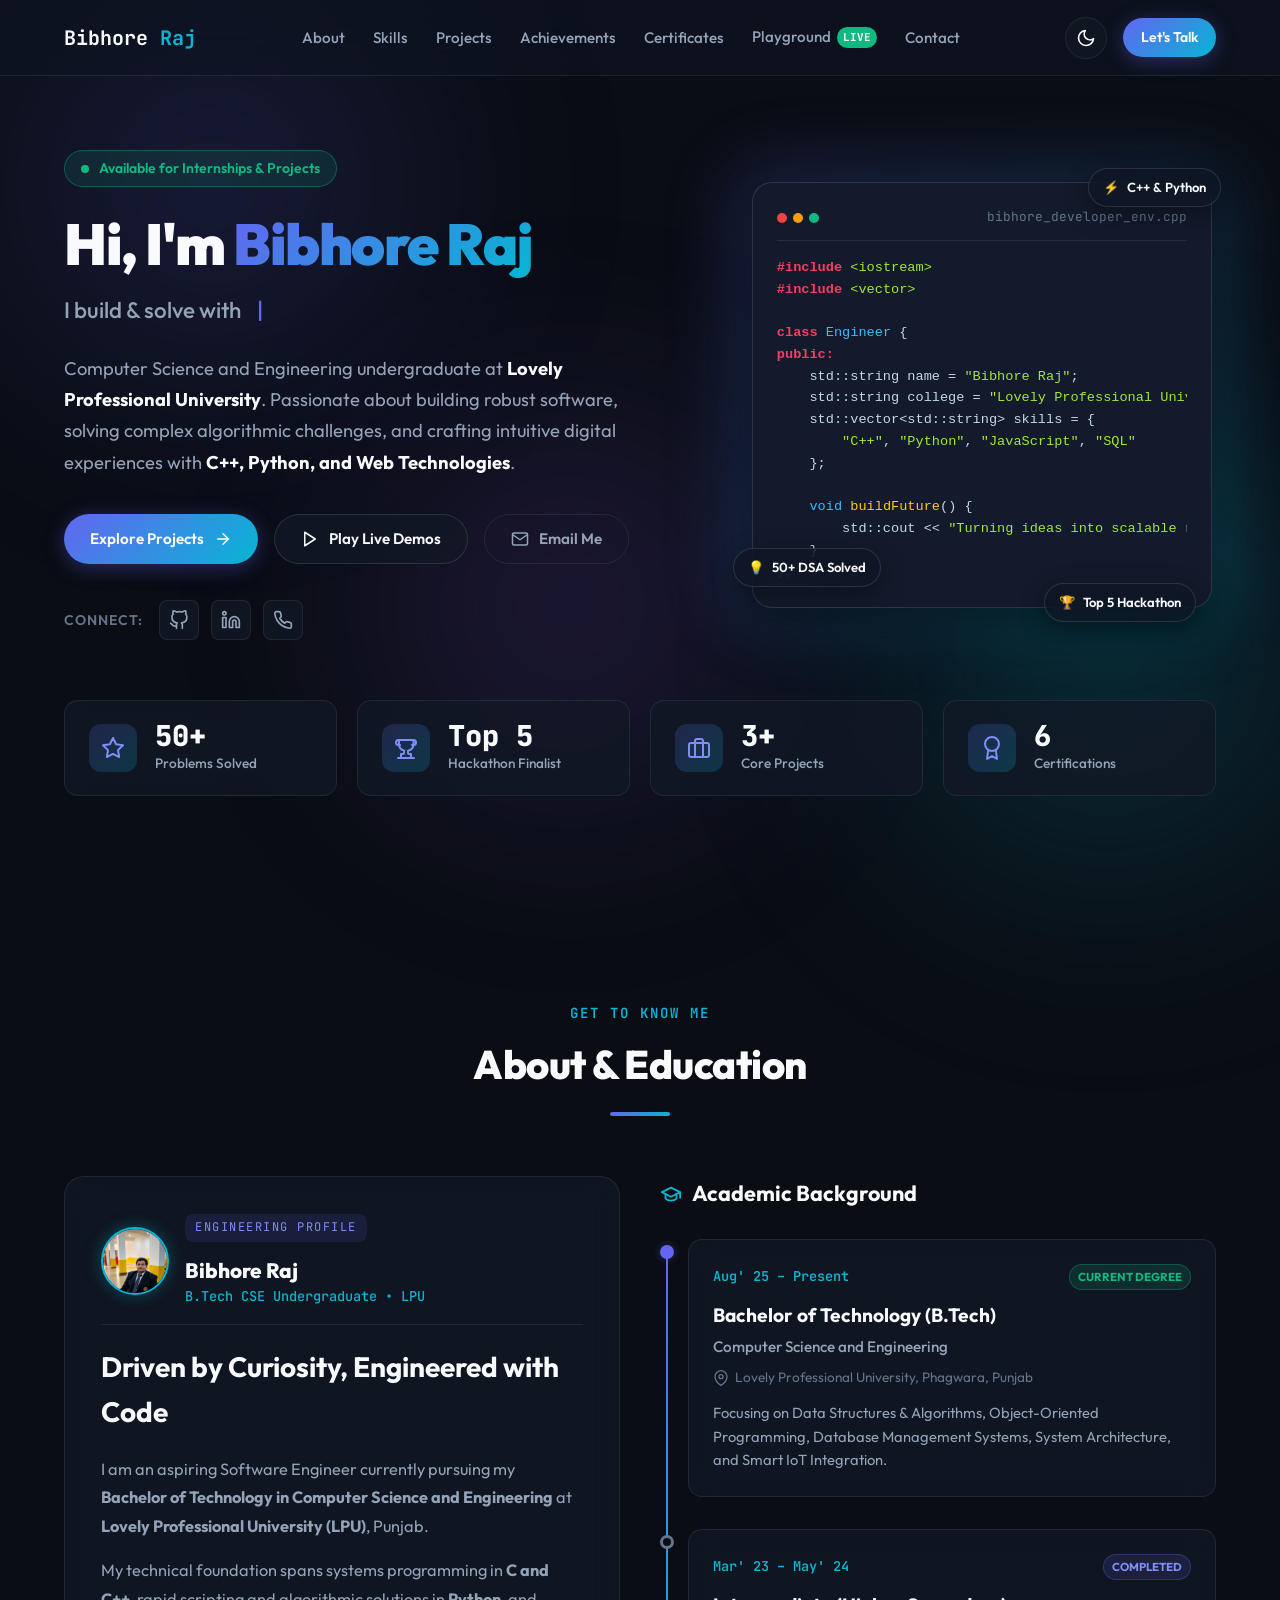
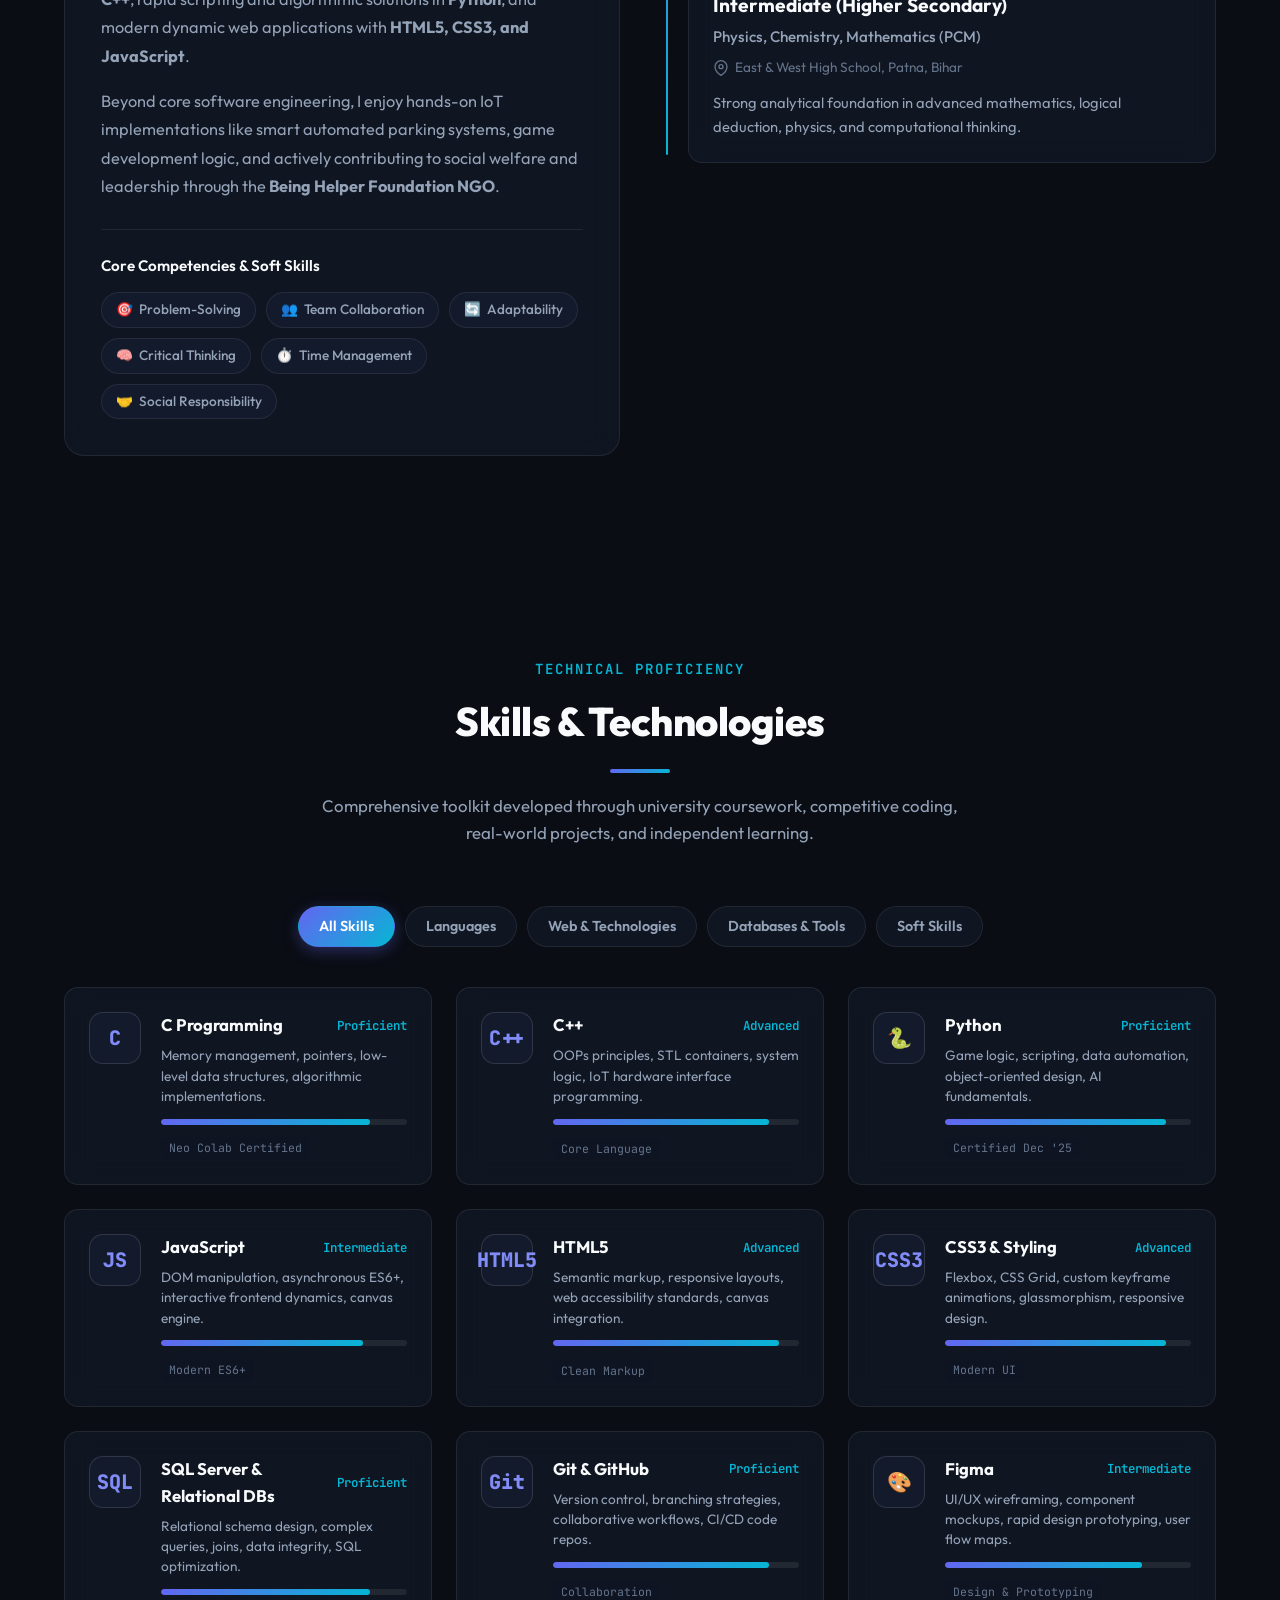
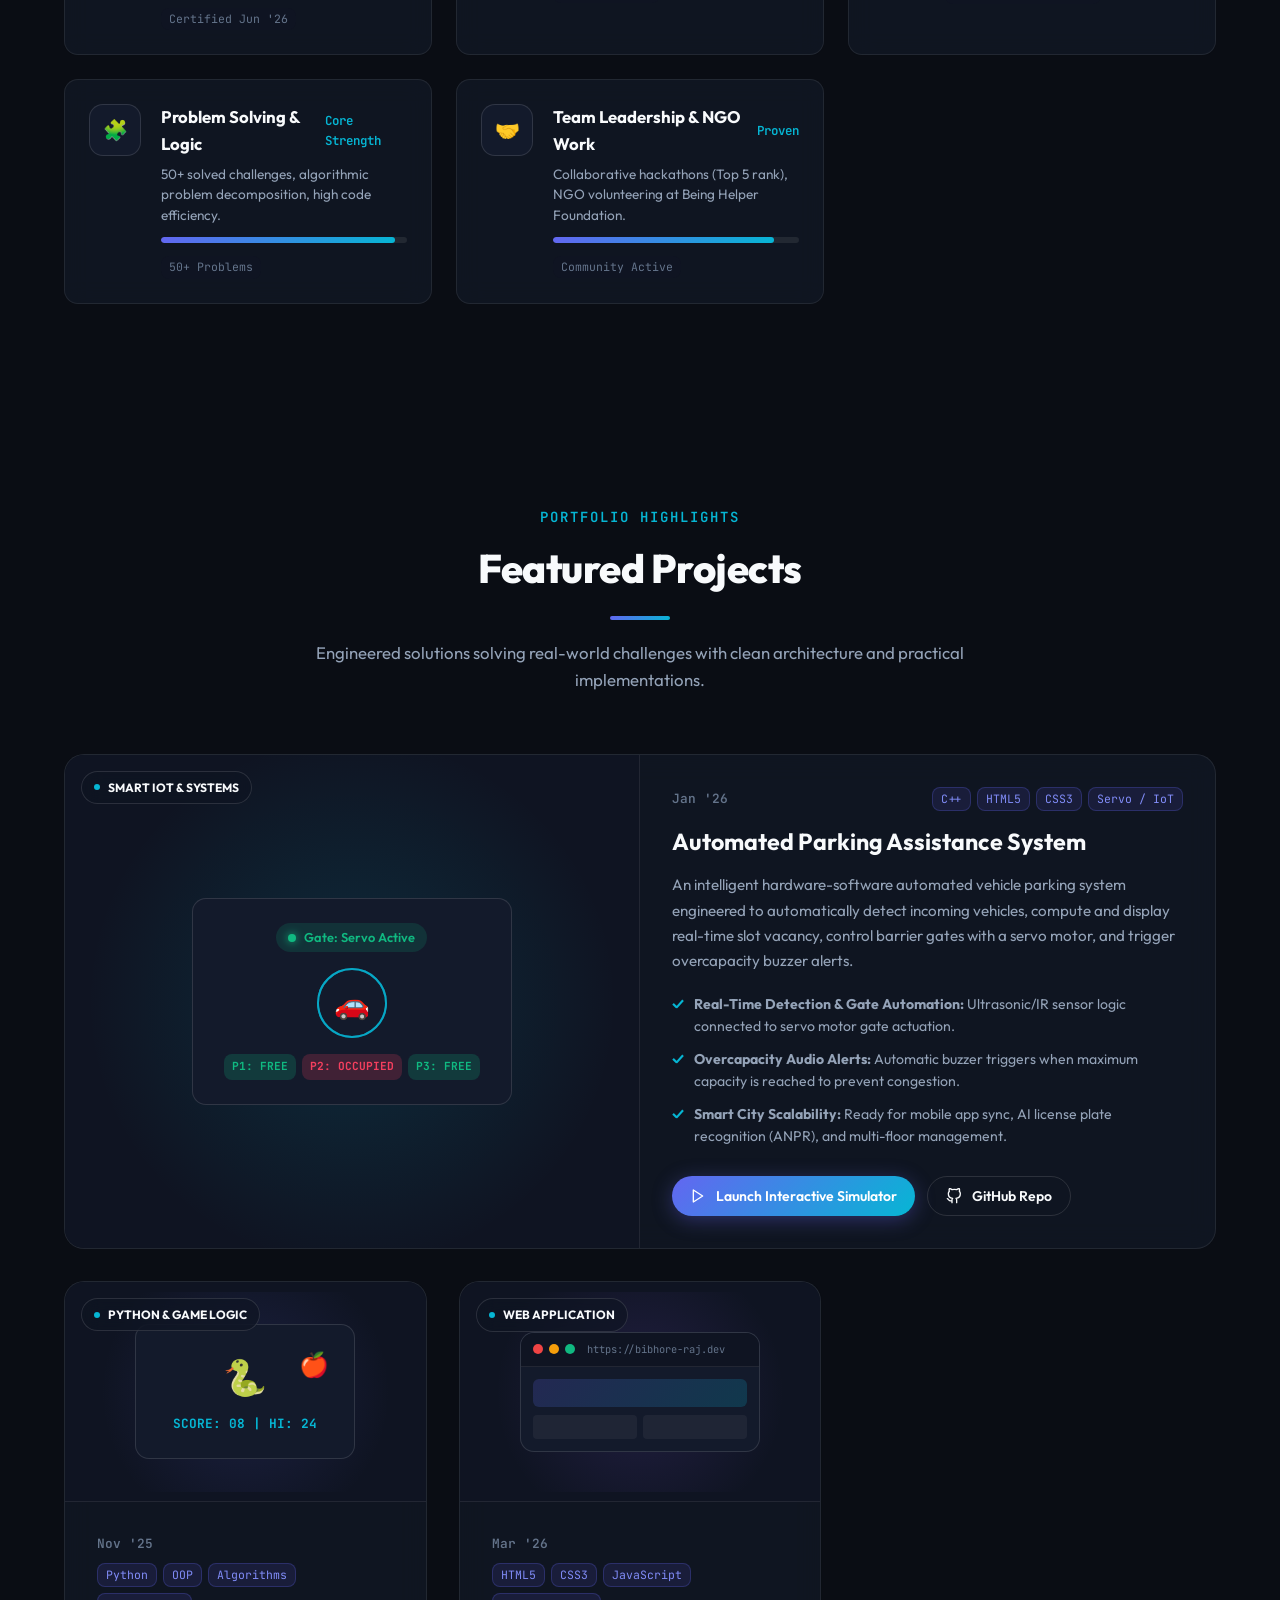
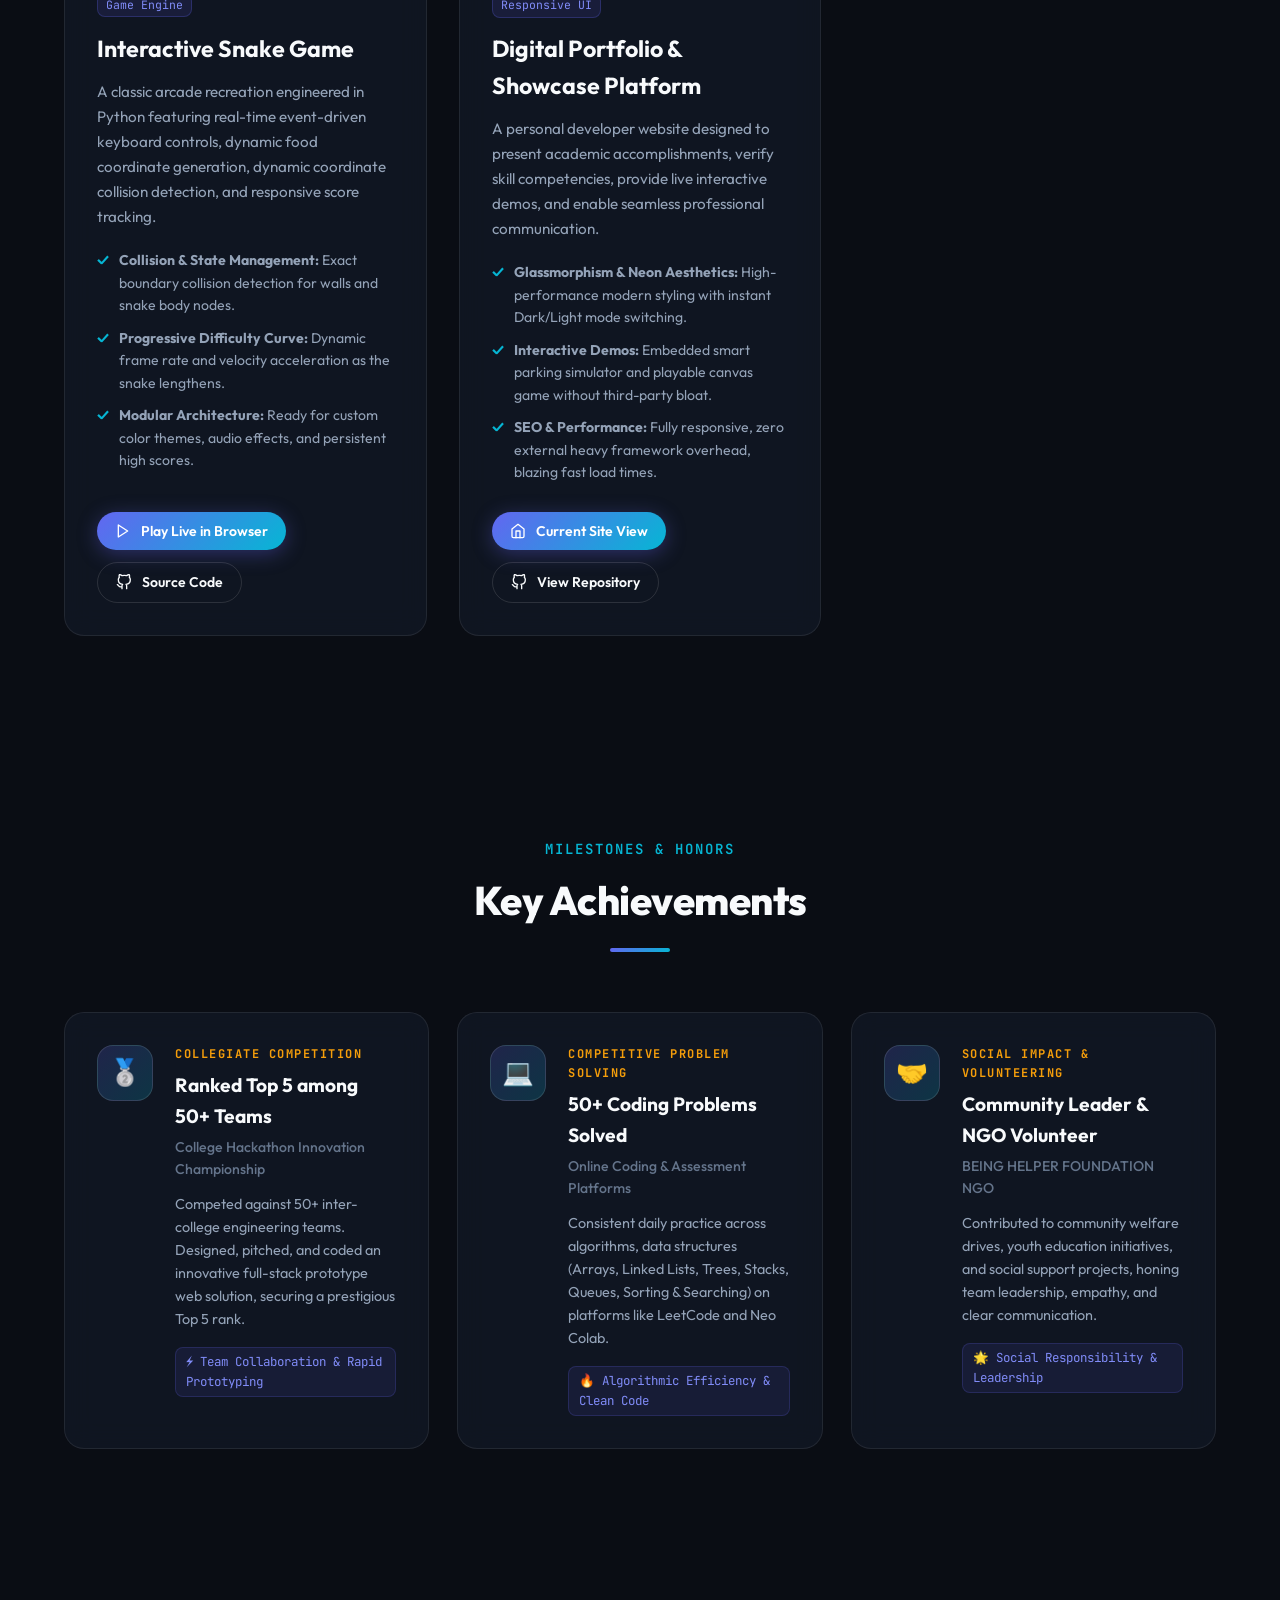
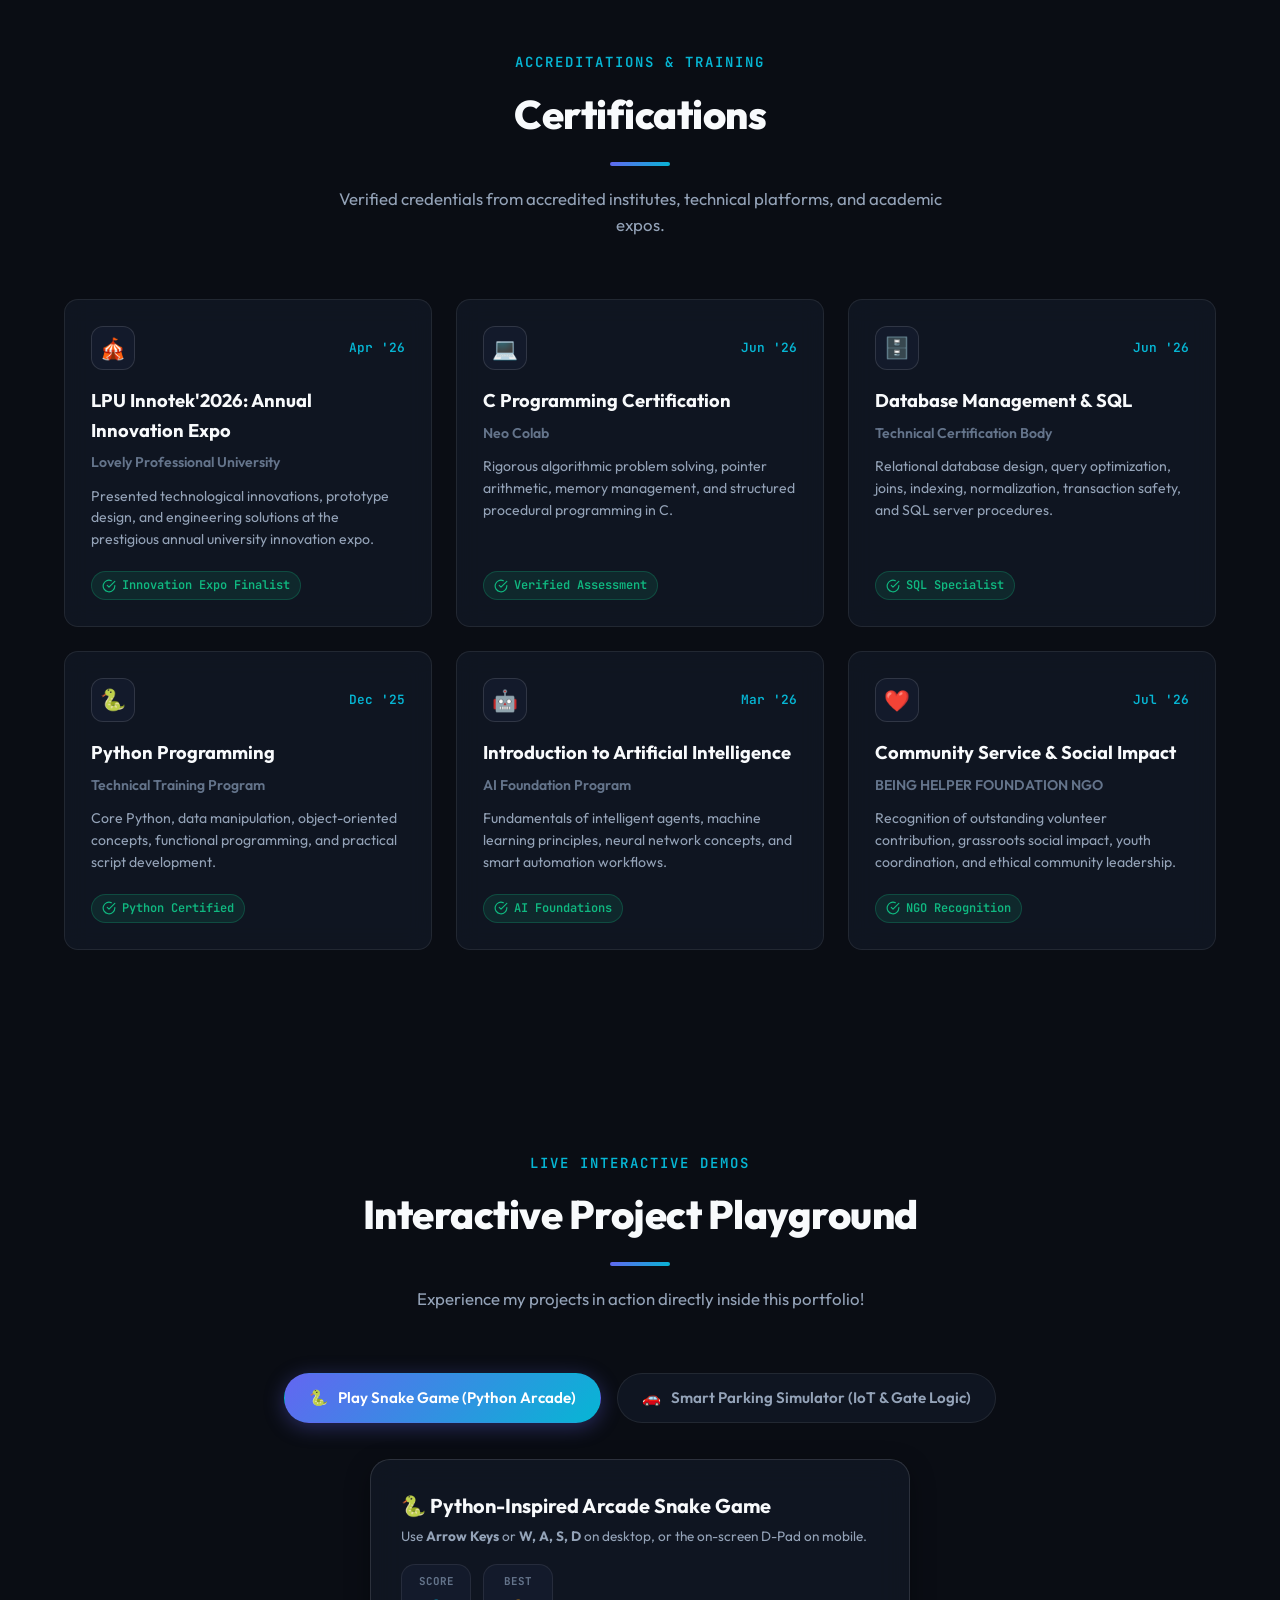
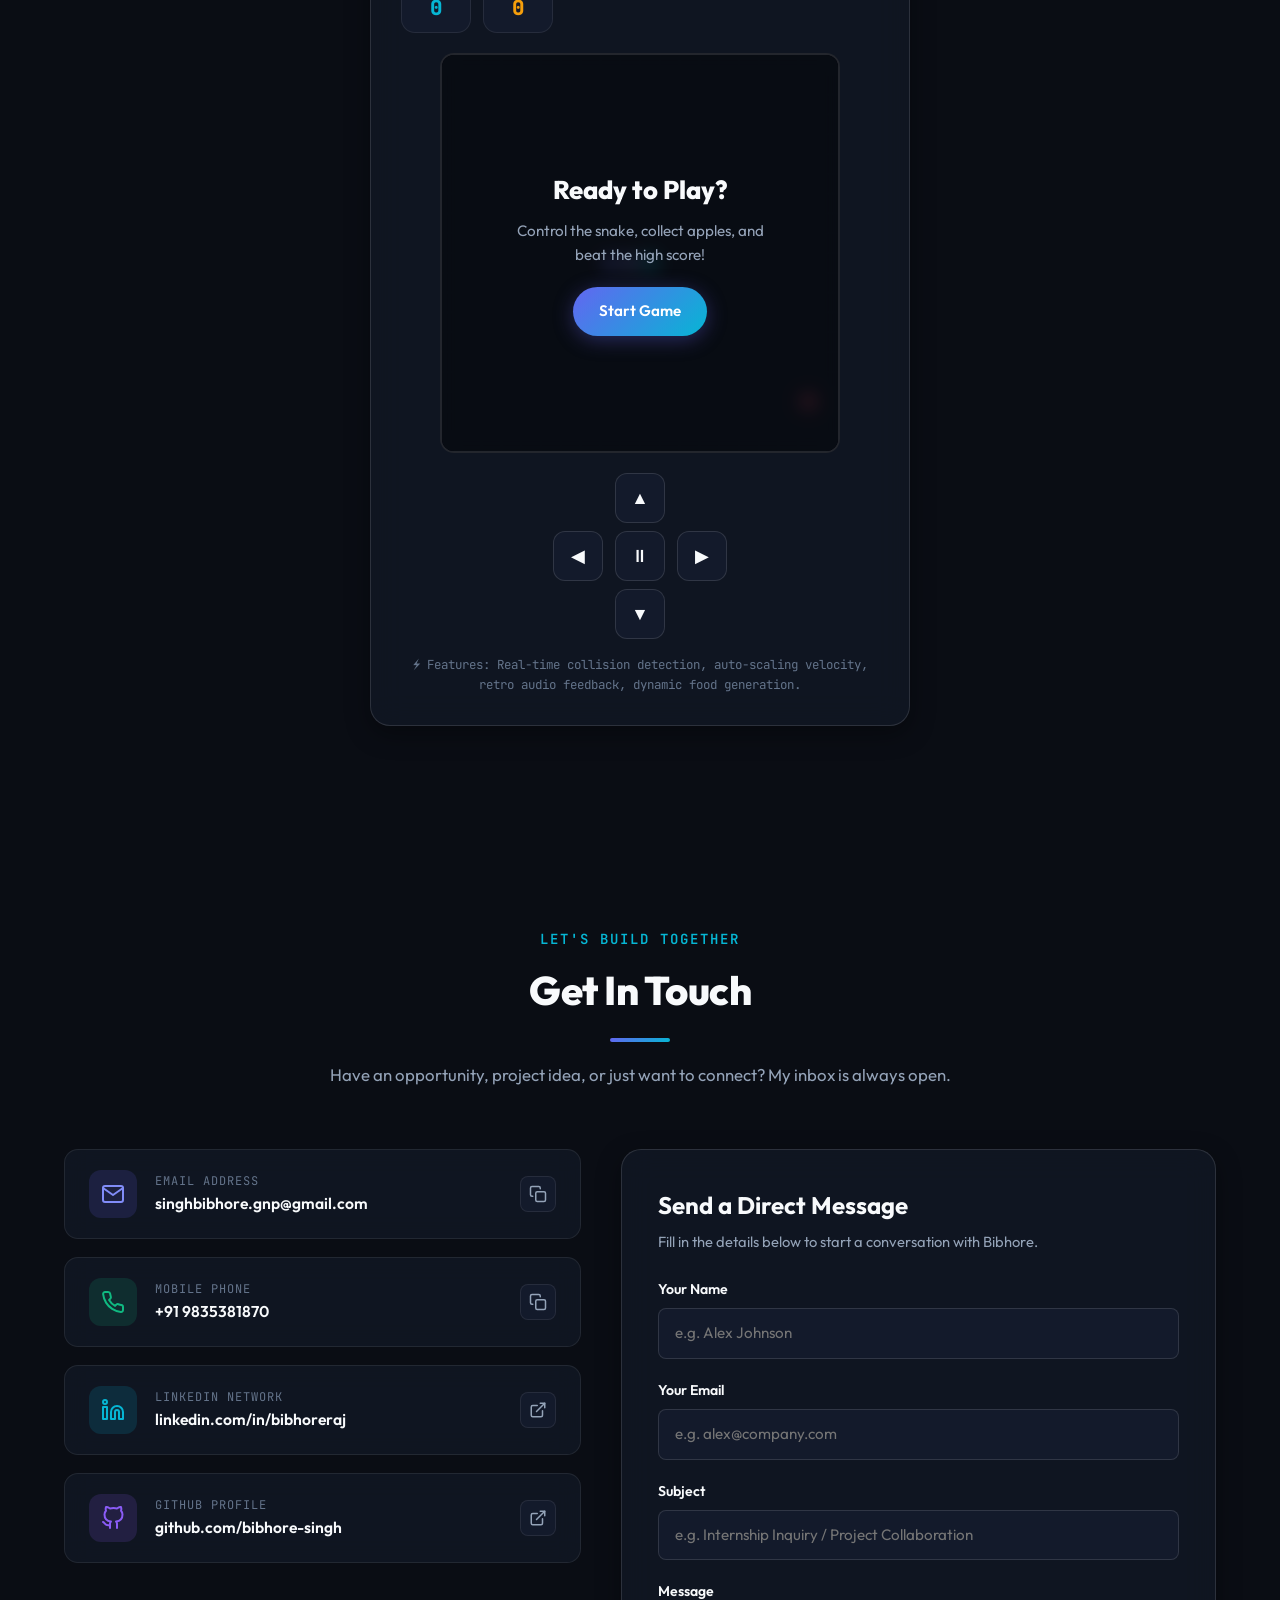
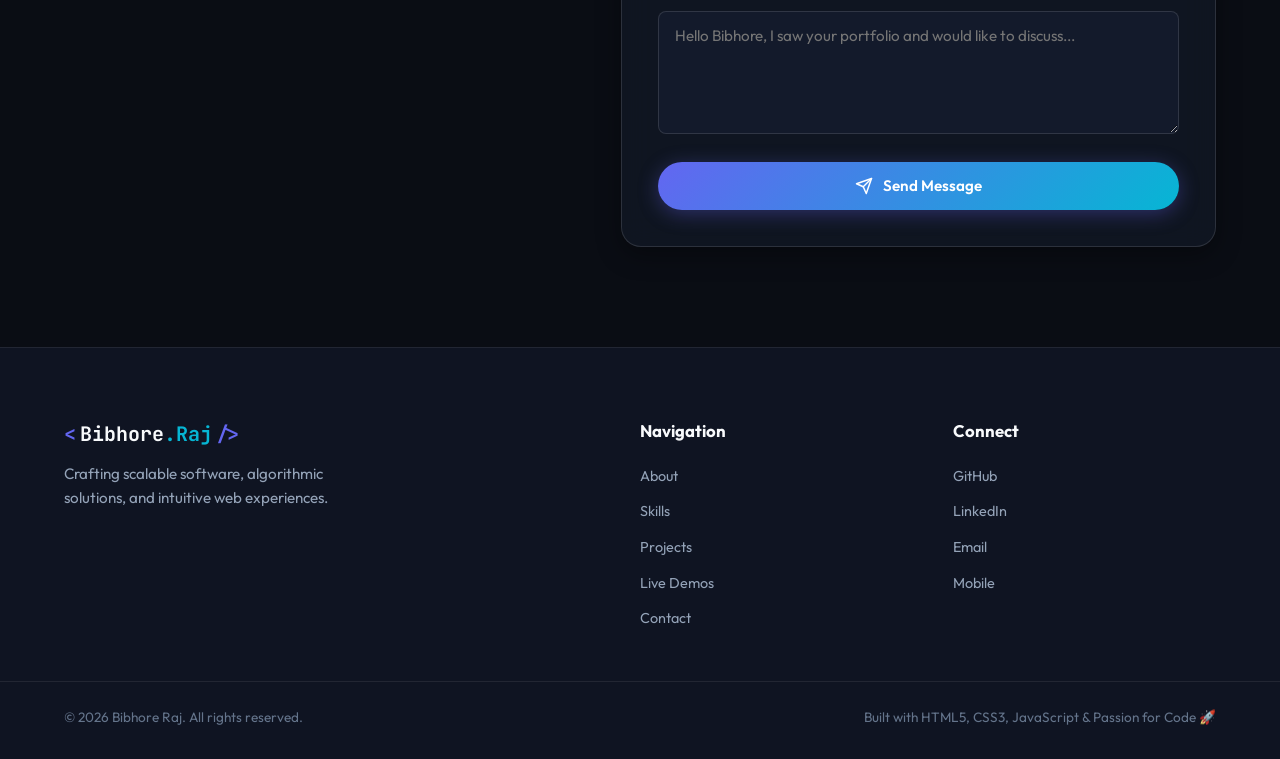
==== commit 0a8730c2: "Add official profile photo to Hero showcase and About card" ====
--- a/index.html
+++ b/index.html
@@ -303,8 +303,15 @@
         <div class="about-grid">
           <!-- Bio & Story -->
           <div class="about-bio-card">
-            <div class="card-tag">Engineering Profile</div>
-            <h3 class="about-heading">Driven by Curiosity, Engineered with Code</h3>
+            <div class="about-user-header">
+              <img src="profile.jpg" alt="Bibhore Raj" class="about-avatar-thumb">
+              <div class="about-user-info">
+                <div class="card-tag">Engineering Profile</div>
+                <h3 class="about-author-name">Bibhore Raj</h3>
+                <span class="about-author-role">B.Tech CSE Undergraduate • LPU</span>
+              </div>
+            </div>
+            <h4 class="about-heading">Driven by Curiosity, Engineered with Code</h4>
             <p class="about-text">
               I am an aspiring Software Engineer currently pursuing my <strong>Bachelor of Technology in Computer
                 Science and Engineering</strong> at <strong>Lovely Professional University (LPU)</strong>, Punjab.
--- a/style.css
+++ b/style.css
@@ -694,6 +694,61 @@
   color: var(--text-muted);
 }
 
+/* Profile Photo Showcase */
+.hero-photo-showcase {
+  margin-bottom: 20px;
+}
+
+.photo-frame {
+  position: relative;
+  width: 100%;
+  height: 270px;
+  border-radius: var(--radius-md);
+  overflow: hidden;
+  border: 1px solid var(--border-glass);
+  box-shadow: var(--shadow-md);
+  background: var(--bg-secondary);
+}
+
+.profile-avatar-img {
+  width: 100%;
+  height: 100%;
+  object-fit: cover;
+  object-position: top center;
+  transition: transform 0.5s ease;
+}
+
+.photo-frame:hover .profile-avatar-img {
+  transform: scale(1.03);
+}
+
+.photo-overlay-tag {
+  position: absolute;
+  bottom: 12px;
+  left: 12px;
+  display: inline-flex;
+  align-items: center;
+  gap: 8px;
+  padding: 6px 14px;
+  background: rgba(10, 13, 20, 0.85);
+  backdrop-filter: blur(10px);
+  -webkit-backdrop-filter: blur(10px);
+  border: 1px solid var(--border-glass);
+  border-radius: var(--radius-full);
+  font-size: 0.78rem;
+  font-weight: 700;
+  color: #ffffff;
+  font-family: var(--font-mono);
+}
+
+.pulse-dot-sm {
+  width: 6px;
+  height: 6px;
+  border-radius: 50%;
+  background: var(--accent-emerald);
+  box-shadow: 0 0 8px var(--accent-emerald);
+}
+
 .code-preview {
   font-family: var(--font-mono);
   font-size: 0.85rem;
@@ -827,6 +882,40 @@
   padding: 4px 10px;
   border-radius: var(--radius-sm);
   margin-bottom: 16px;
+}
+
+.about-user-header {
+  display: flex;
+  align-items: center;
+  gap: 16px;
+  margin-bottom: 20px;
+  padding-bottom: 16px;
+  border-bottom: 1px solid var(--border-subtle);
+}
+
+.about-avatar-thumb {
+  width: 68px;
+  height: 68px;
+  border-radius: 50%;
+  object-fit: cover;
+  object-position: top center;
+  border: 2px solid var(--secondary);
+  box-shadow: 0 0 16px var(--secondary-glow);
+  flex-shrink: 0;
+}
+
+.about-author-name {
+  font-size: 1.3rem;
+  font-weight: 800;
+  color: var(--text-primary);
+  line-height: 1.2;
+}
+
+.about-author-role {
+  font-size: 0.85rem;
+  color: var(--secondary);
+  font-family: var(--font-mono);
+  font-weight: 500;
 }
 
 .about-heading {
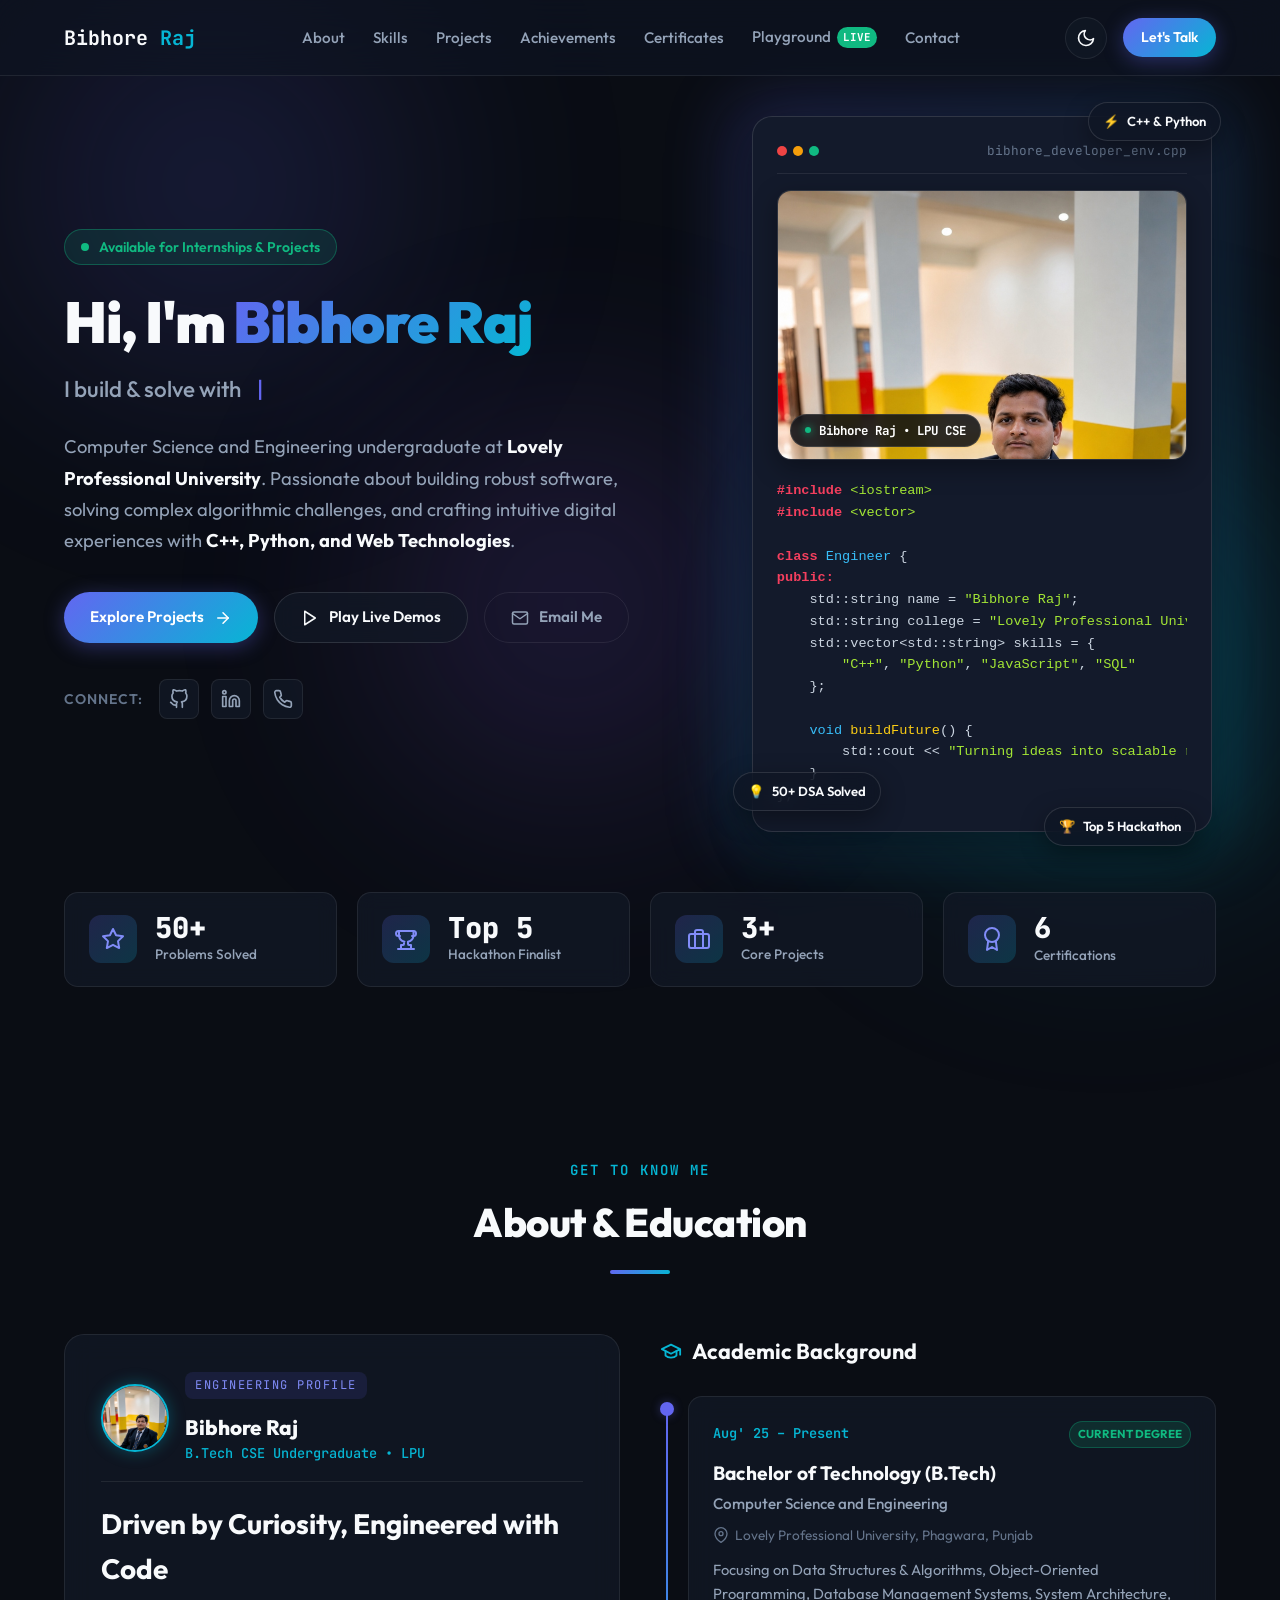
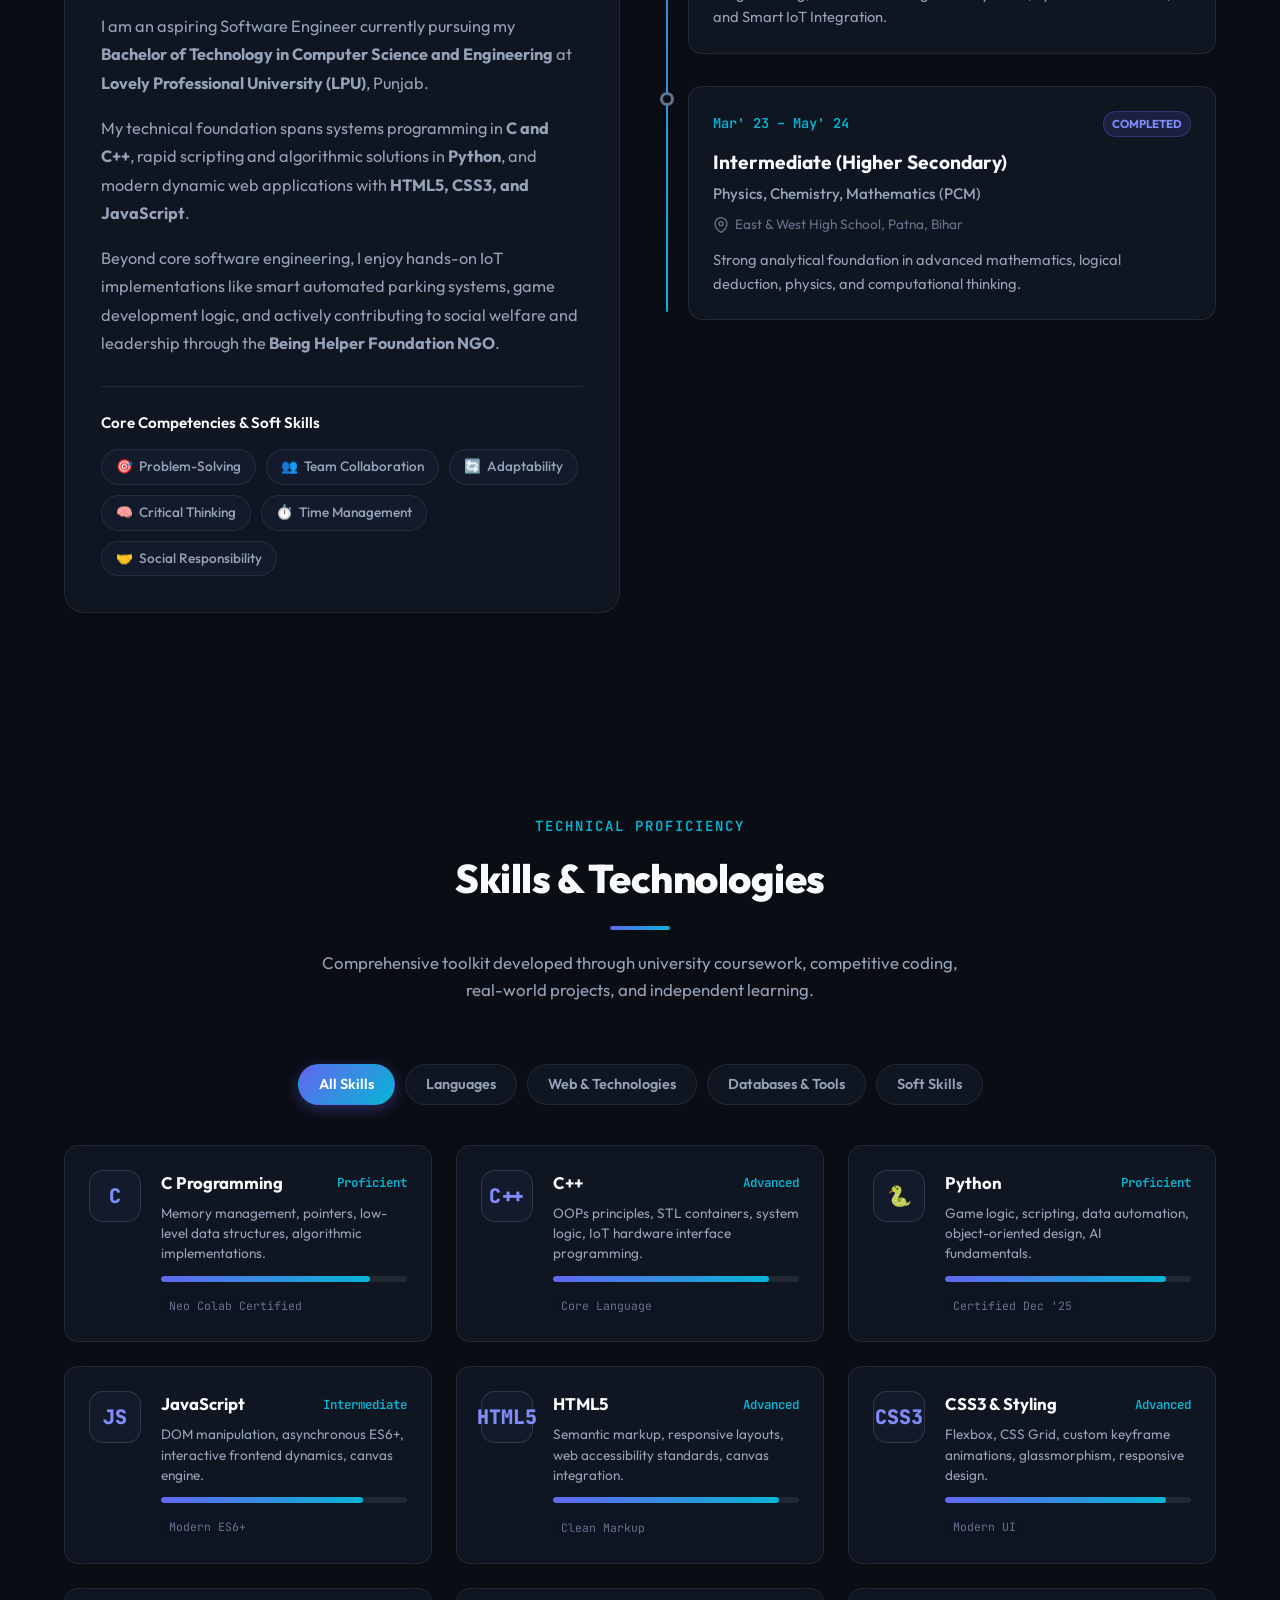
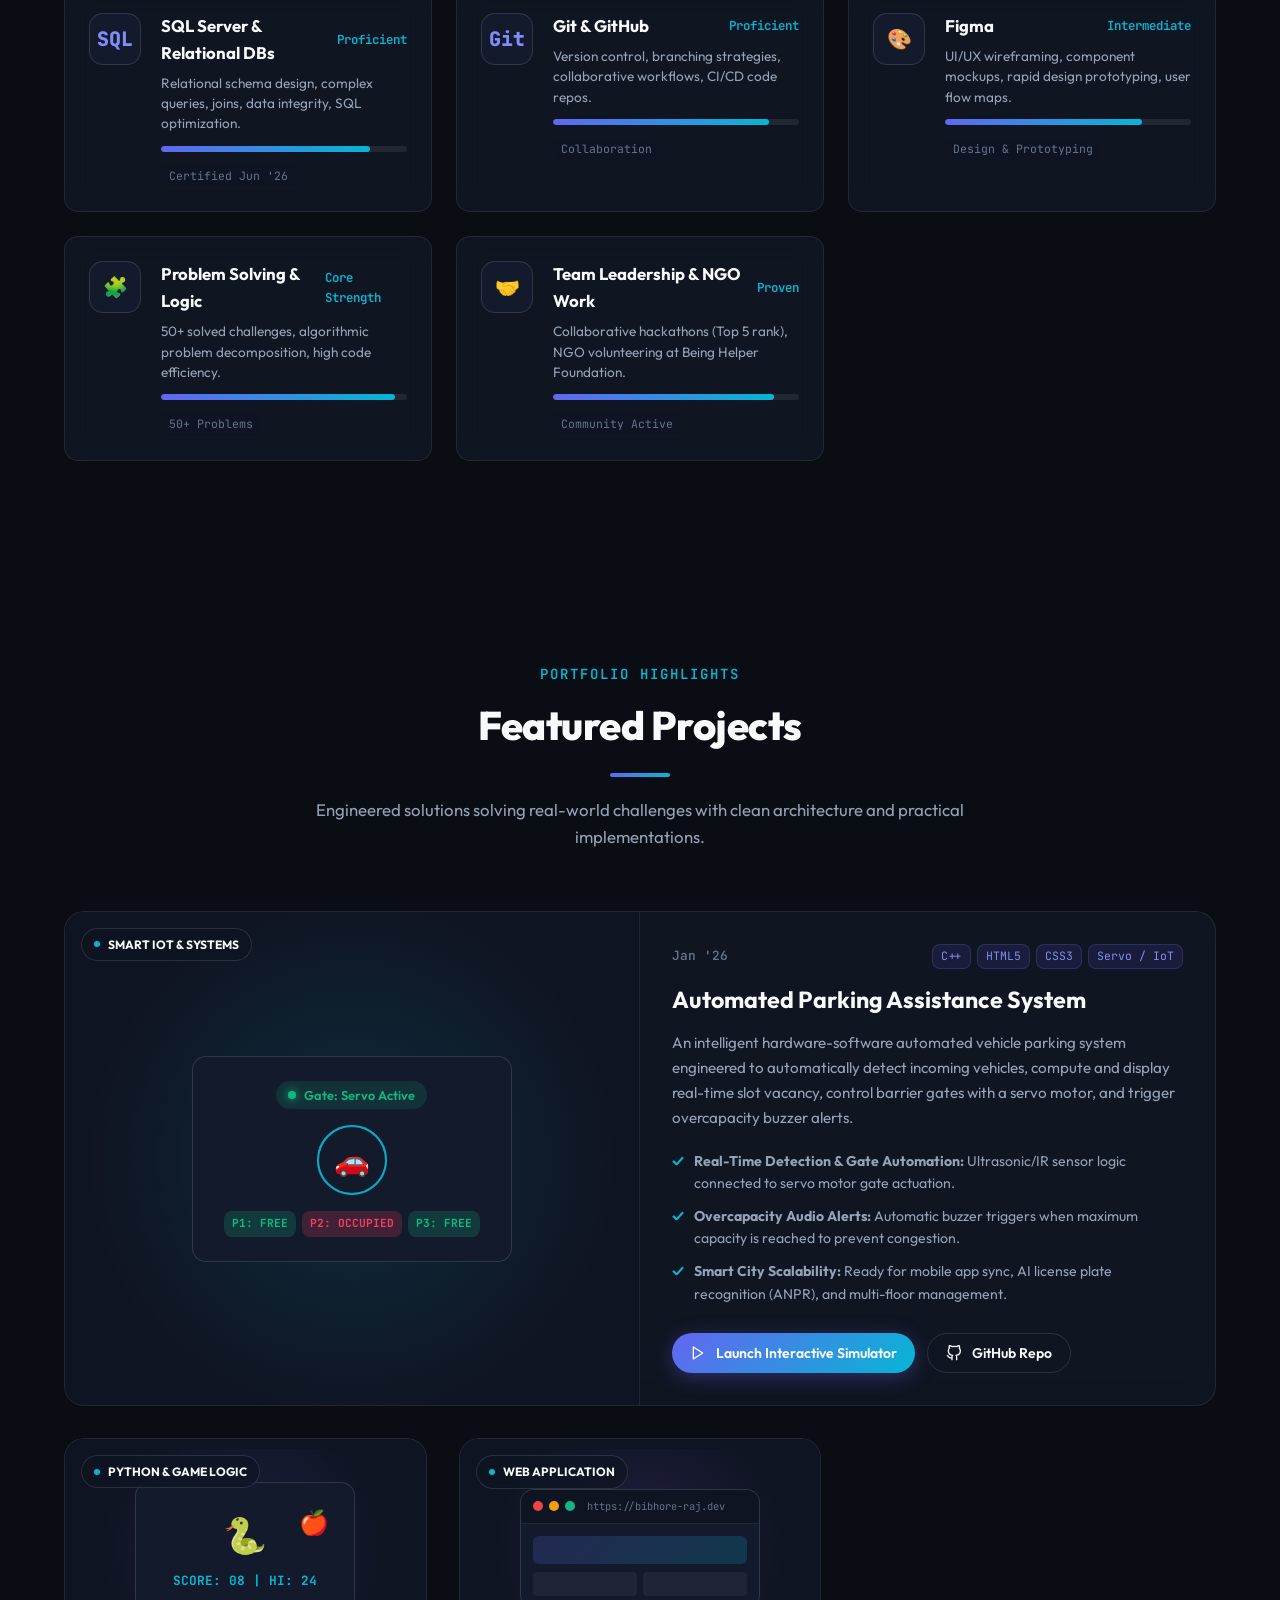
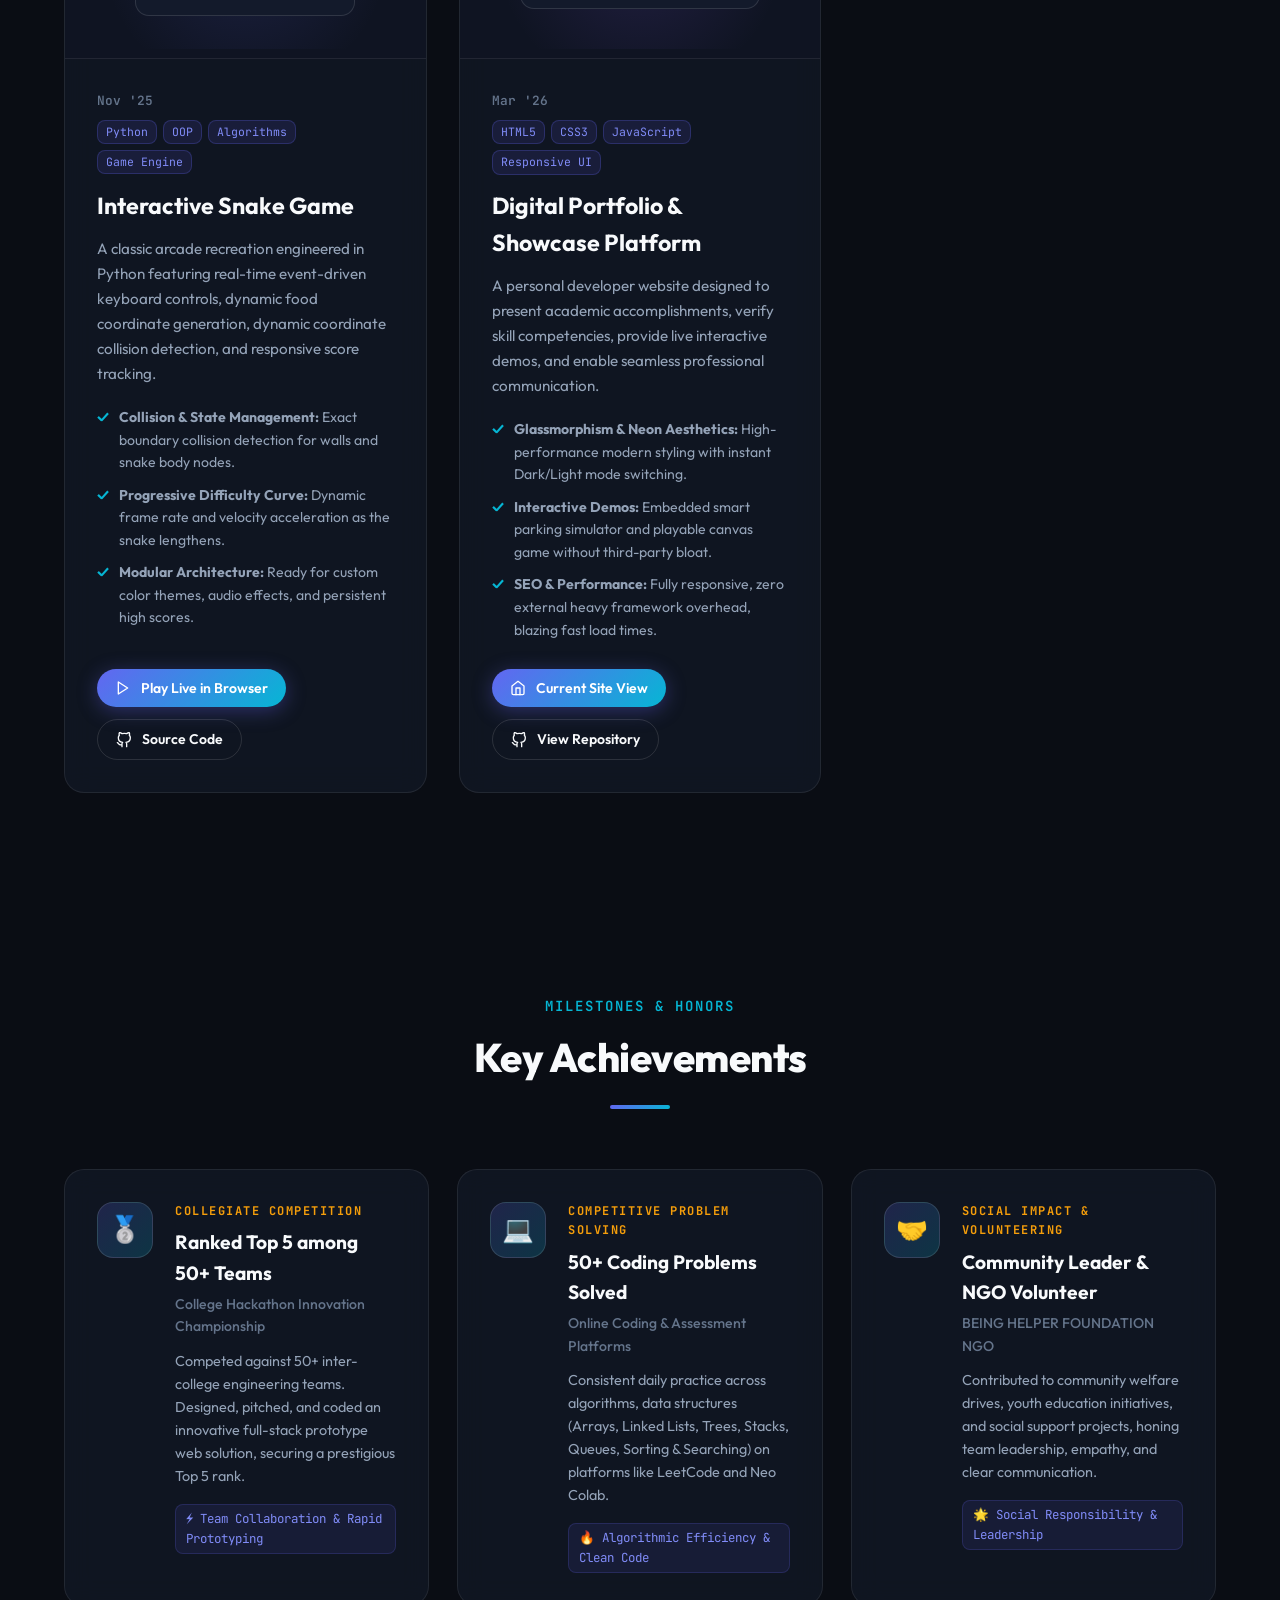
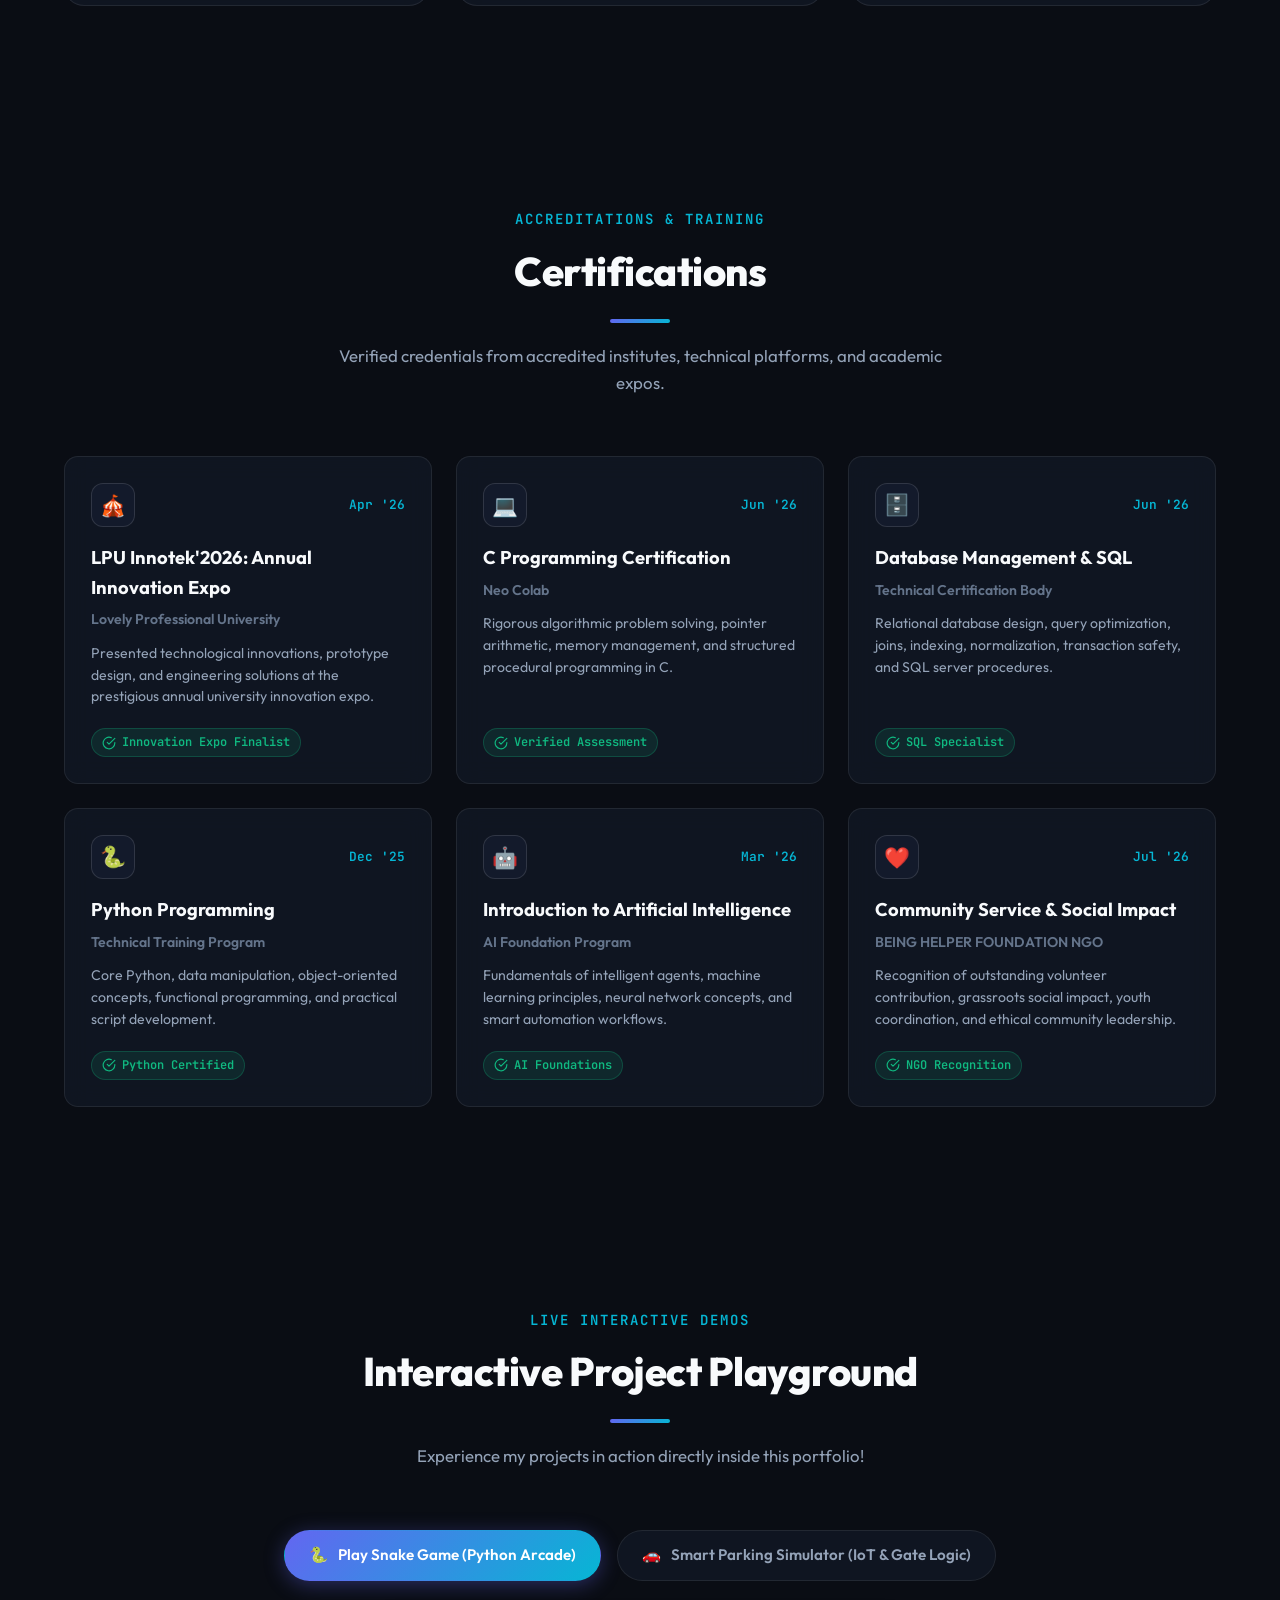
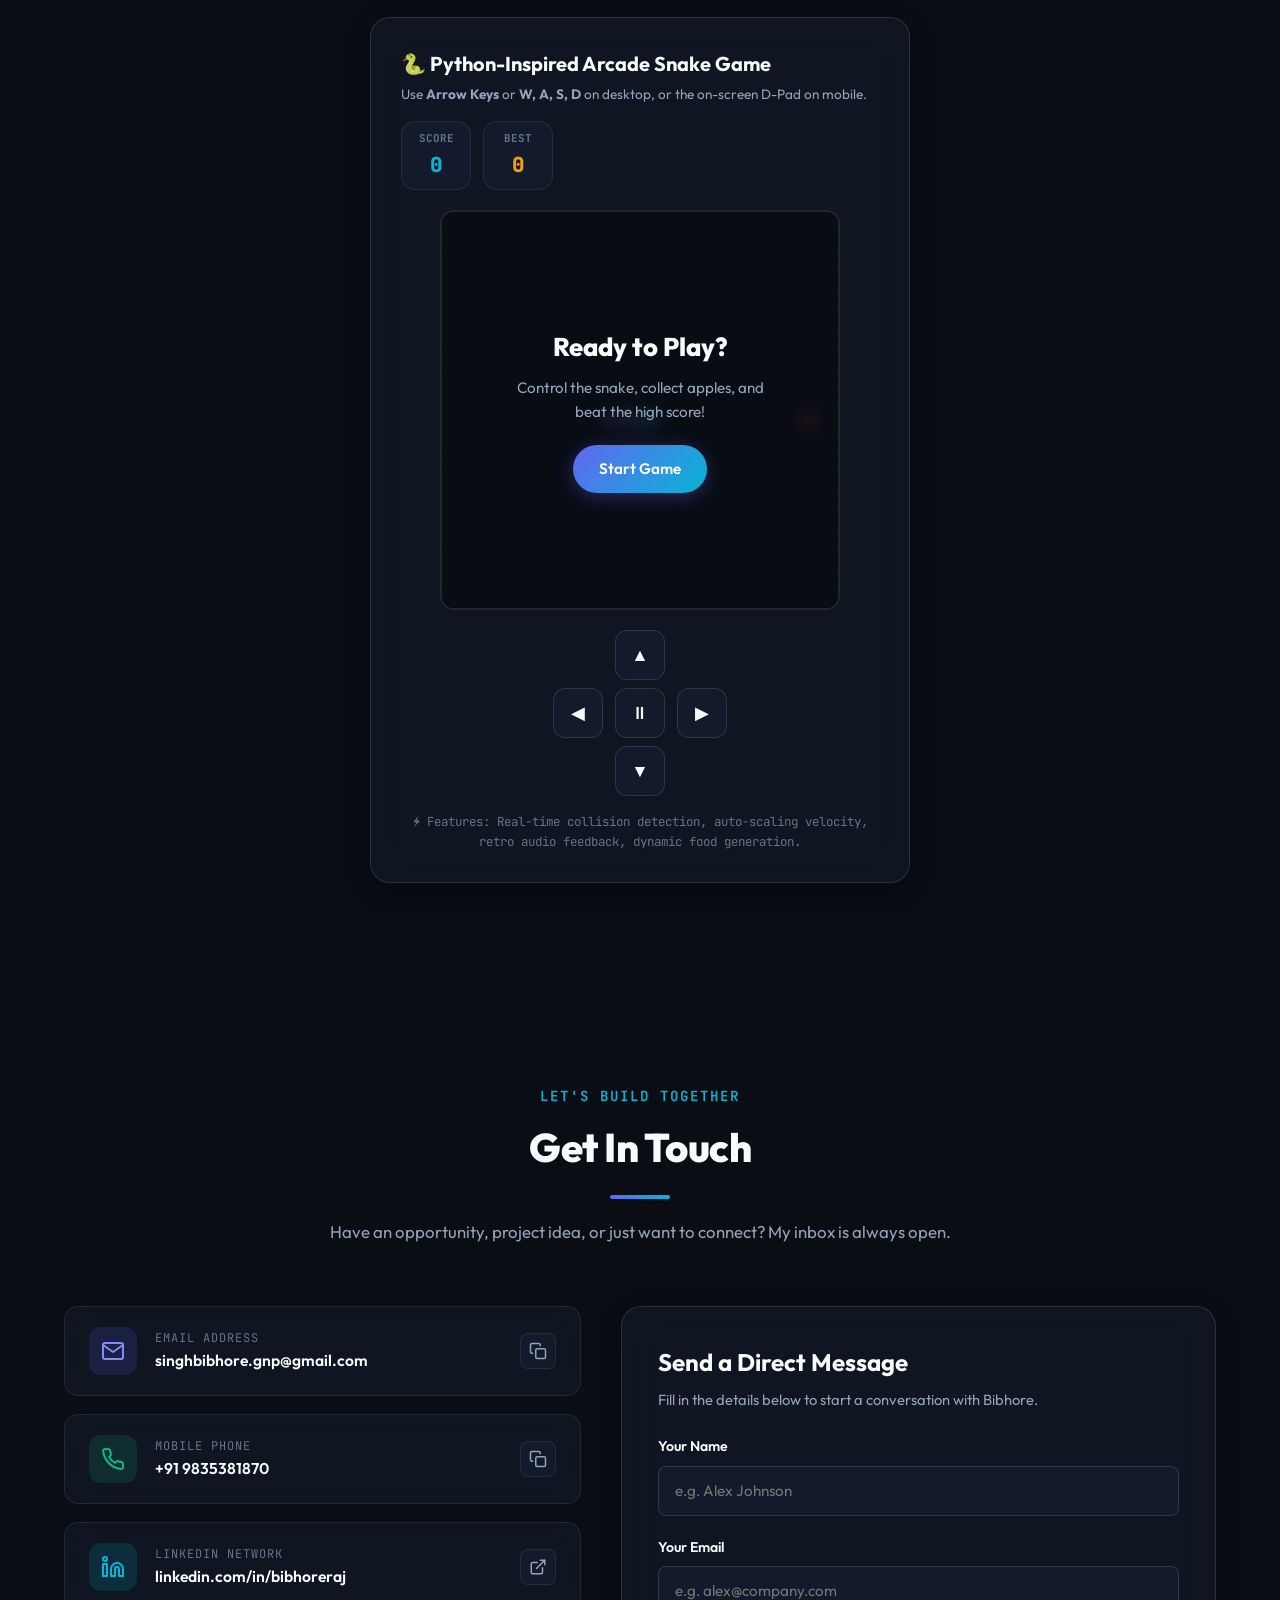
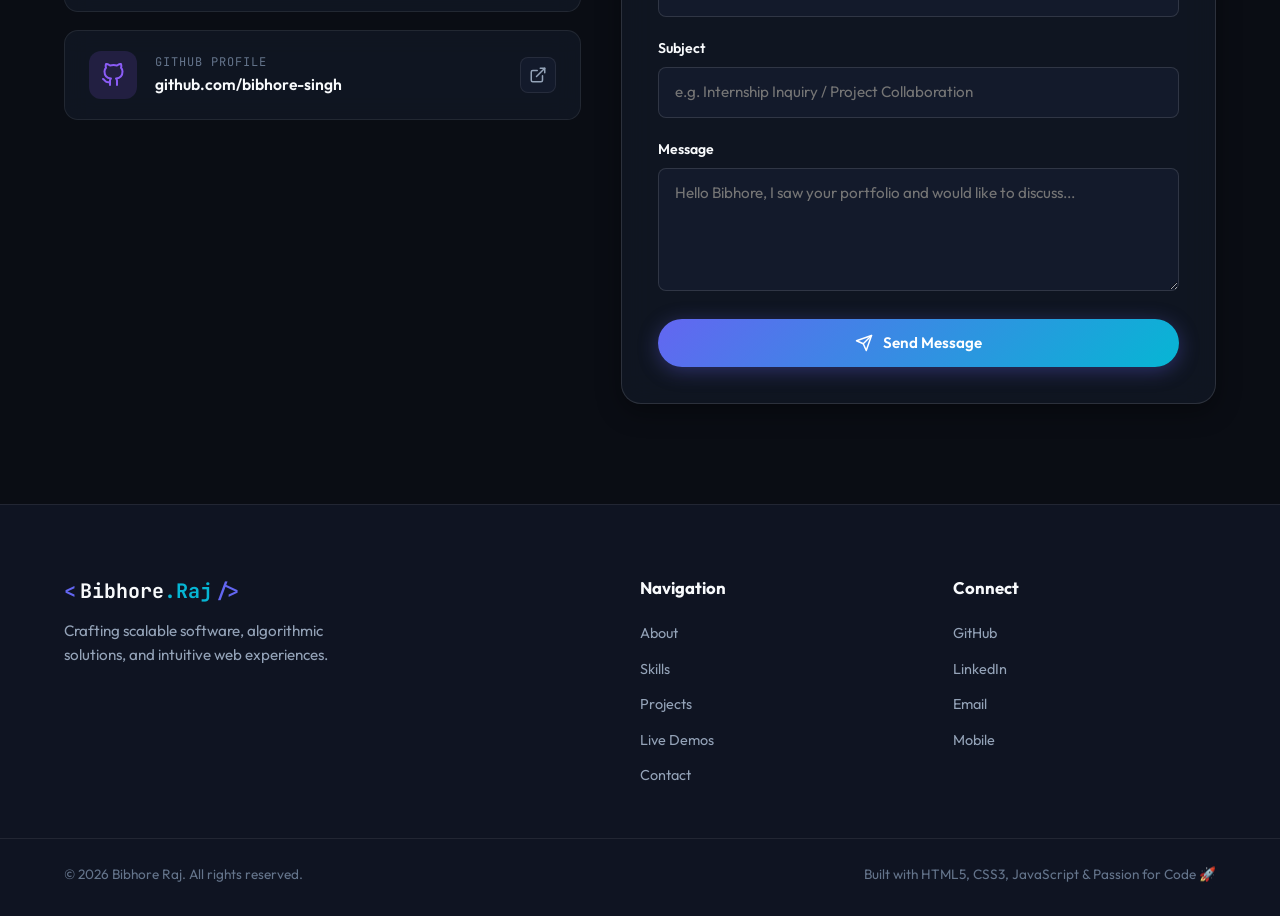
==== commit 149c06a8: "Showcase profile photo in Hero card and About section" ====
--- a/index.html
+++ b/index.html
@@ -191,6 +191,17 @@
               <div class="card-title">bibhore_developer_env.cpp</div>
             </div>
 
+            <!-- Profile Portrait Card -->
+            <div class="hero-photo-showcase">
+              <div class="photo-frame">
+                <img src="profile.jpg" alt="Bibhore Raj" class="profile-avatar-img">
+                <div class="photo-overlay-tag">
+                  <span class="pulse-dot-sm"></span>
+                  <span>Bibhore Raj • LPU CSE</span>
+                </div>
+              </div>
+            </div>
+
             <div class="code-preview">
               <pre><code><span class="code-kw">#include</span> <span class="code-str">&lt;iostream&gt;</span>
 <span class="code-kw">#include</span> <span class="code-str">&lt;vector&gt;</span>
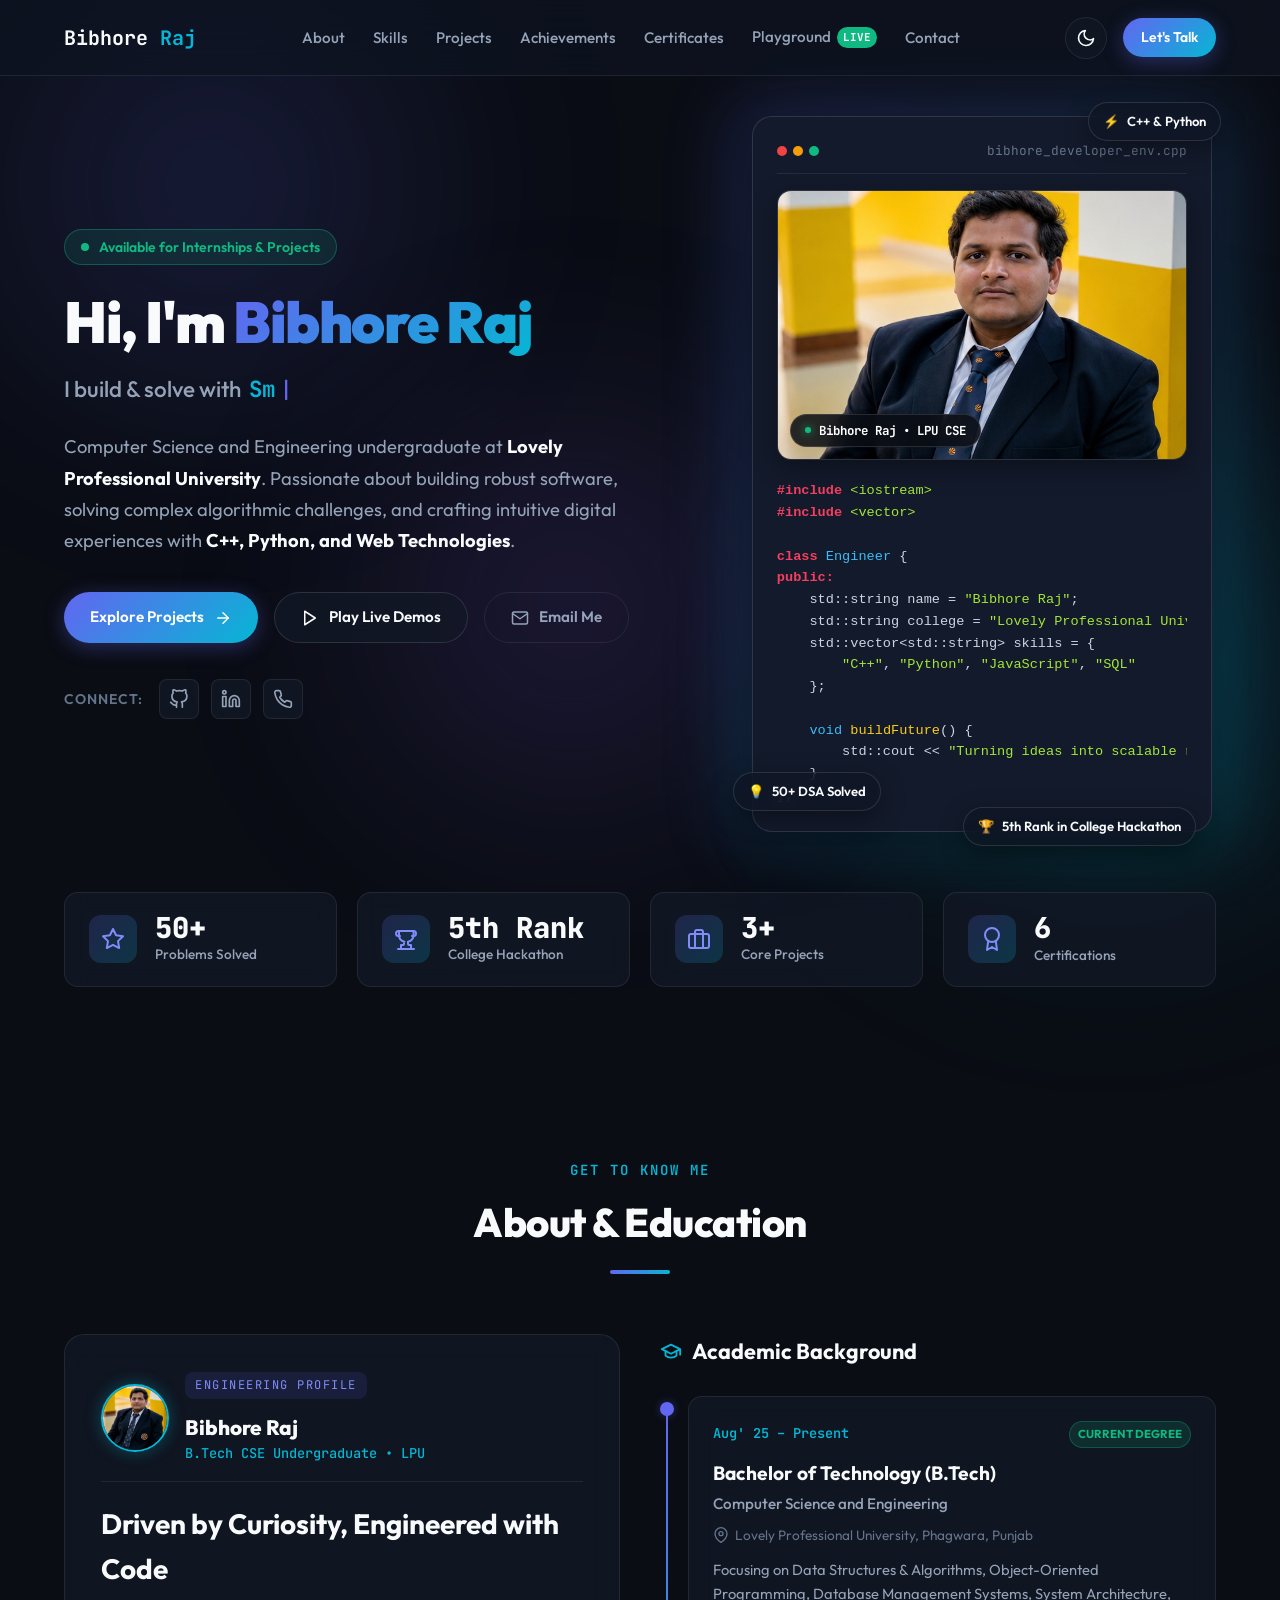
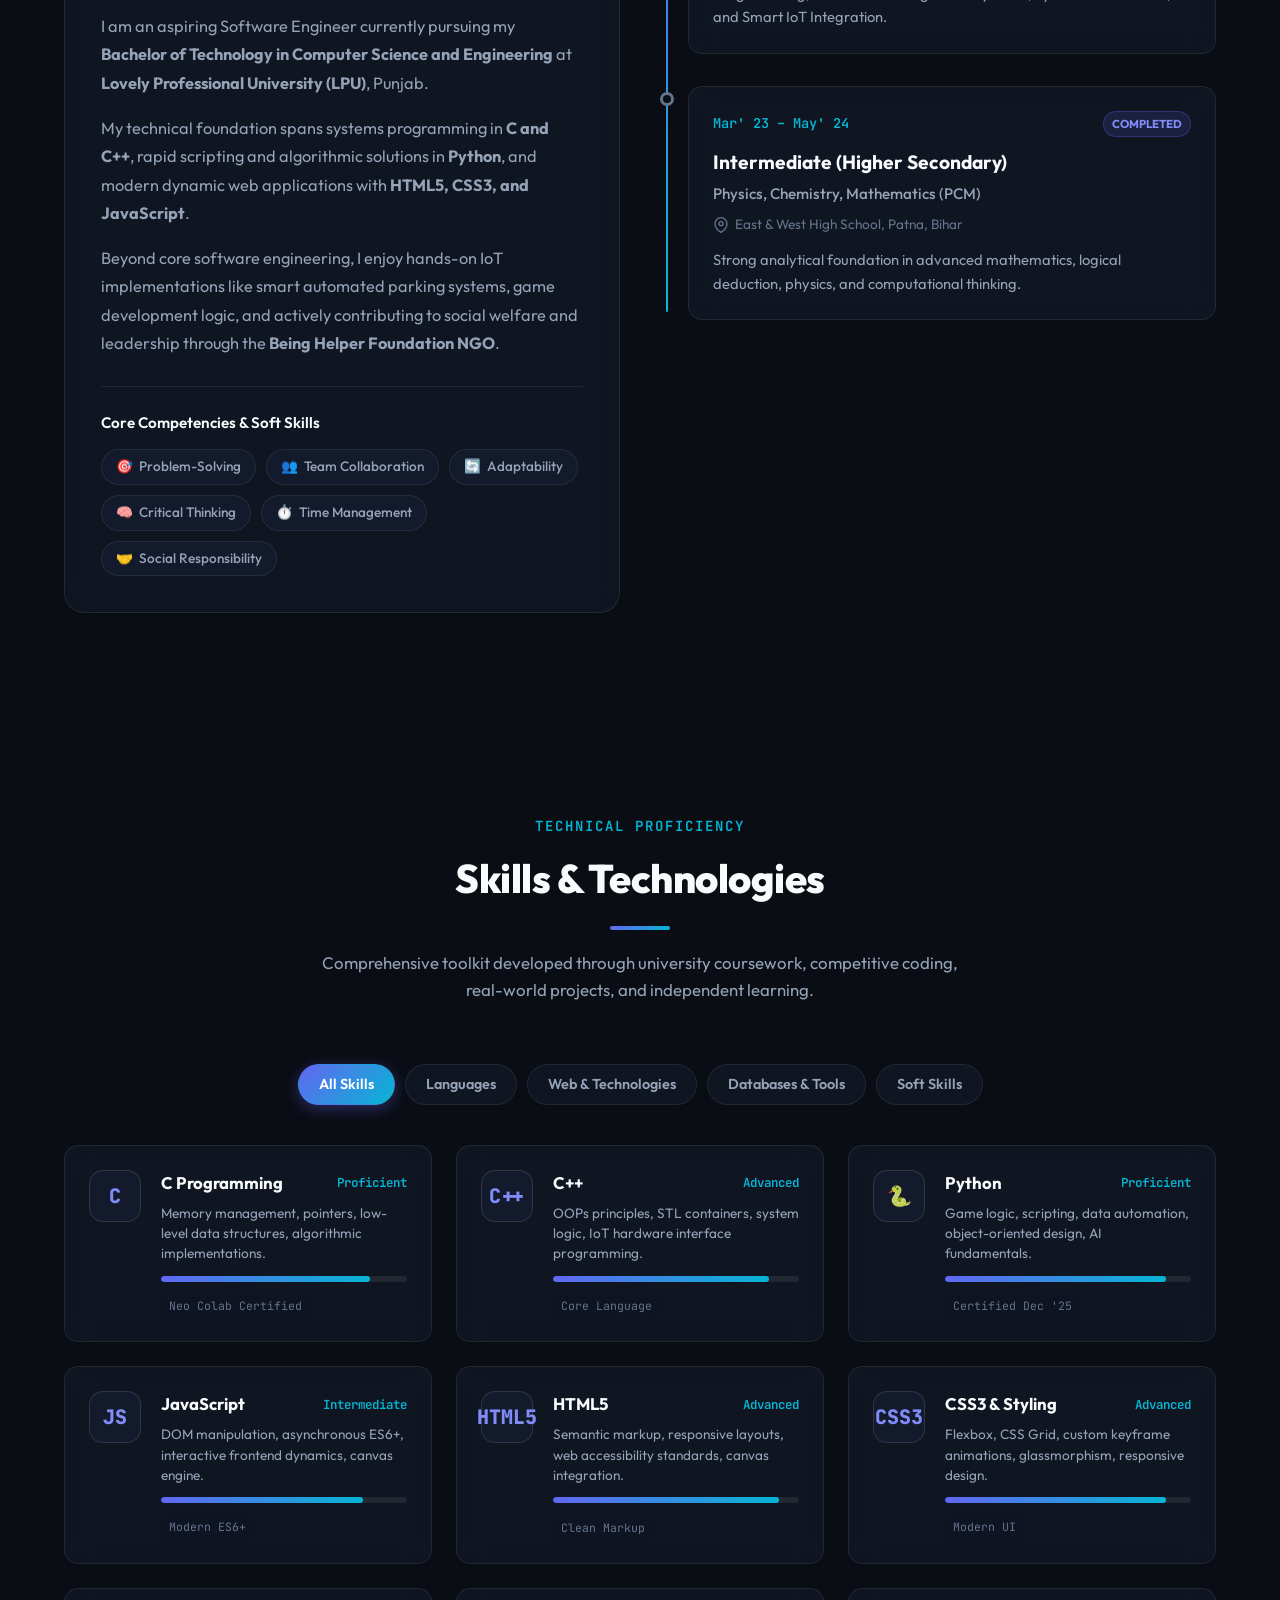
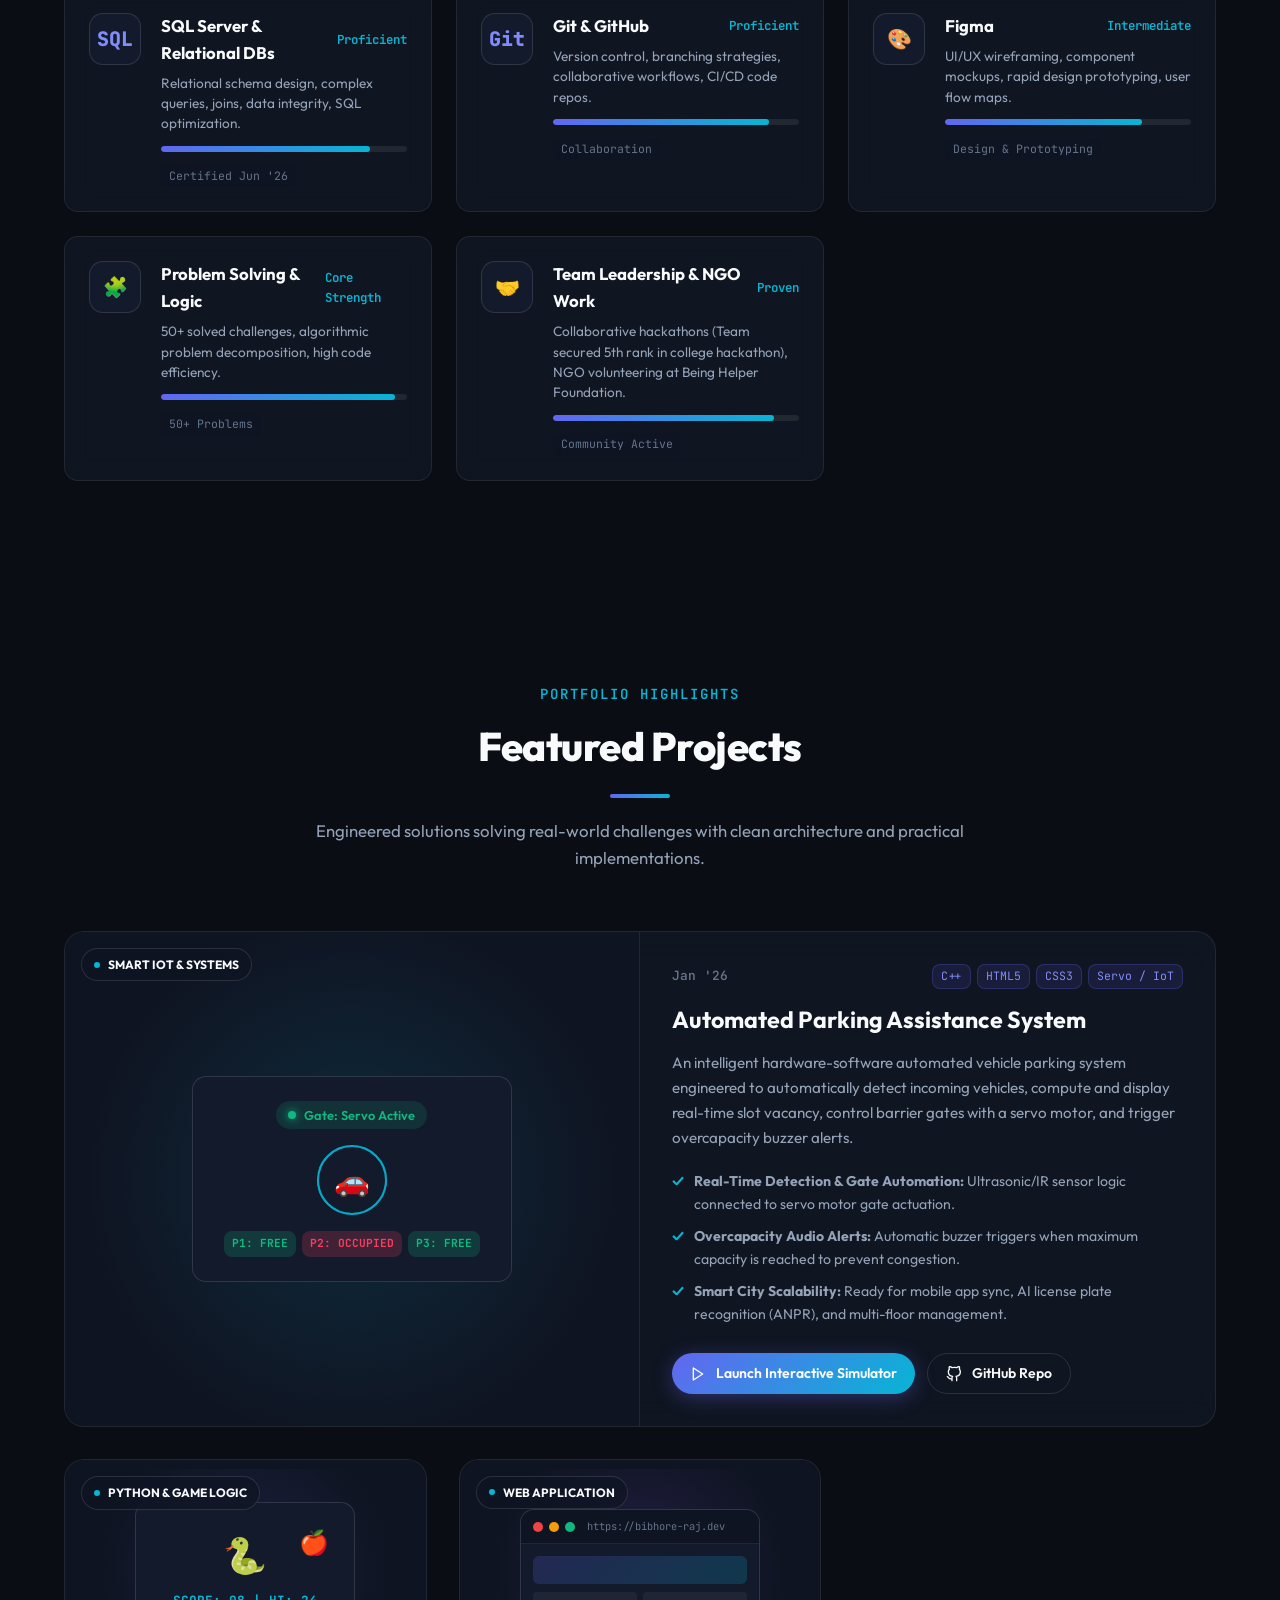
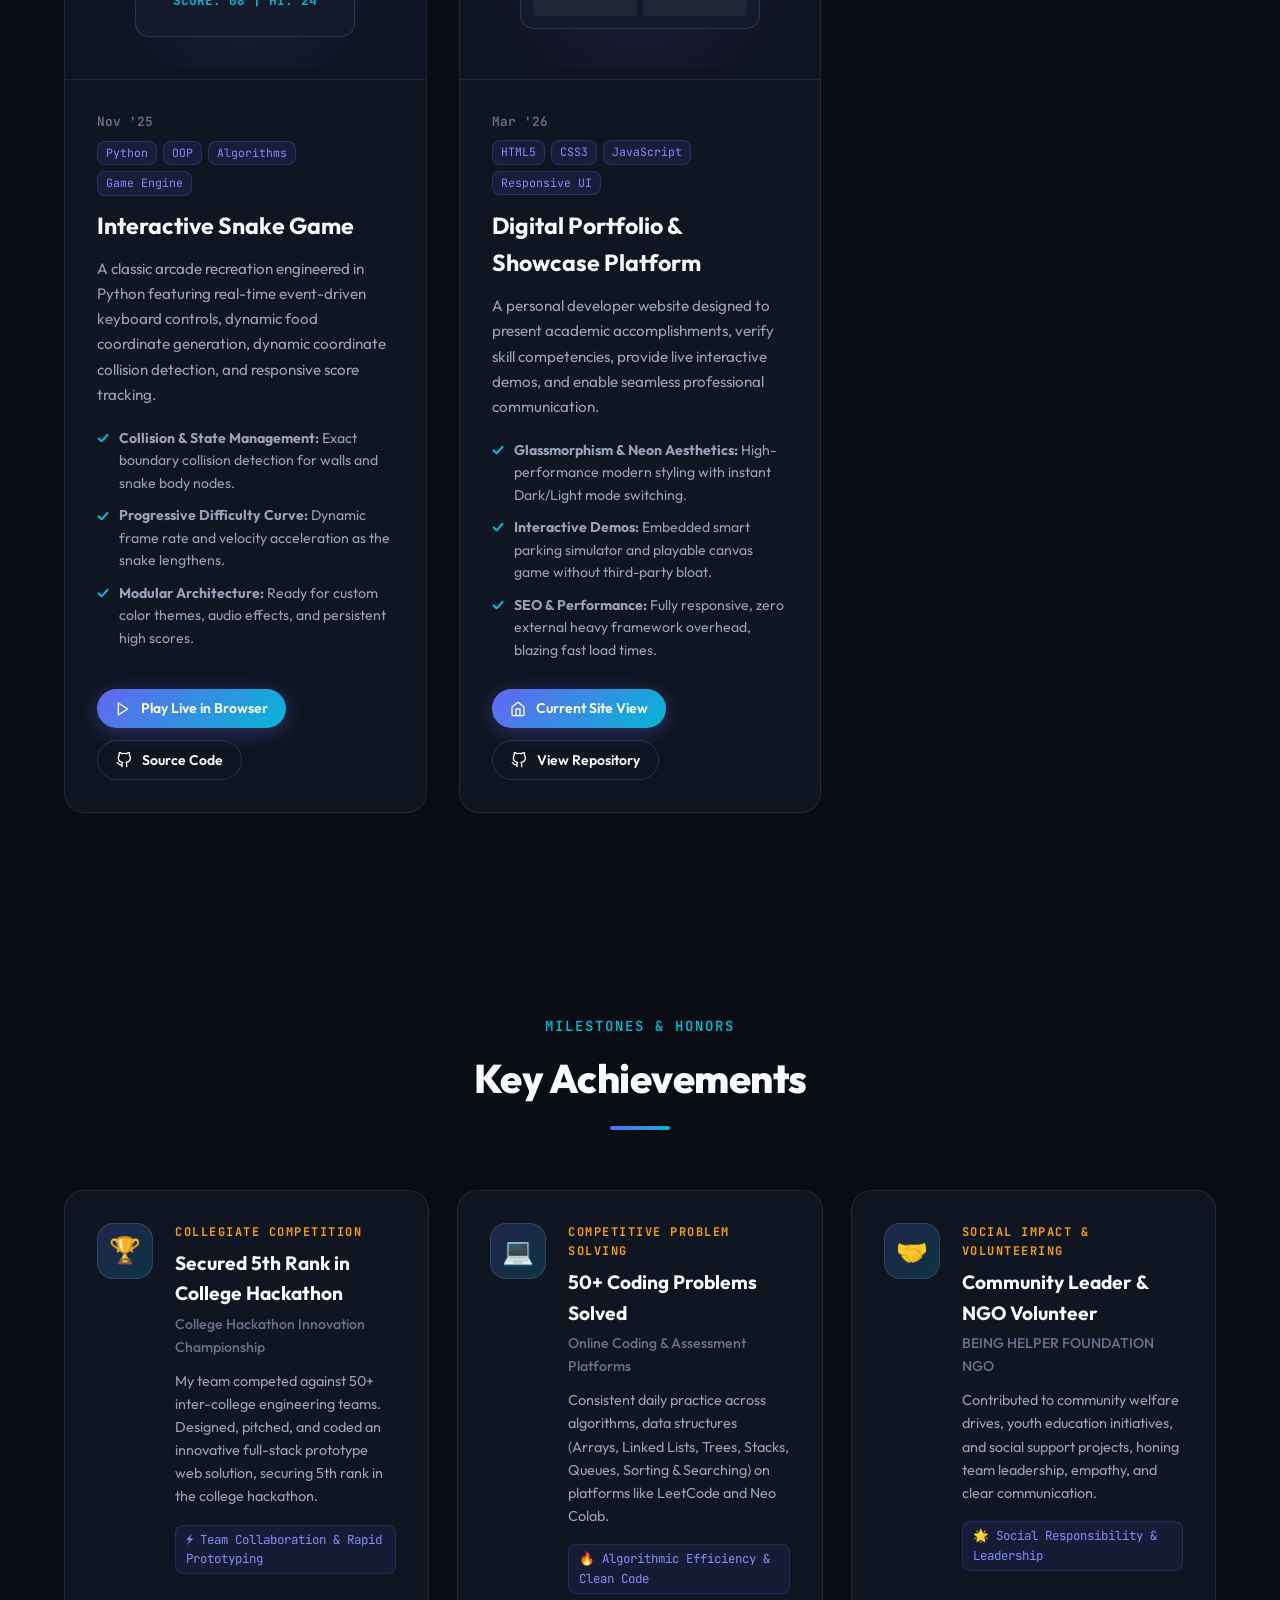
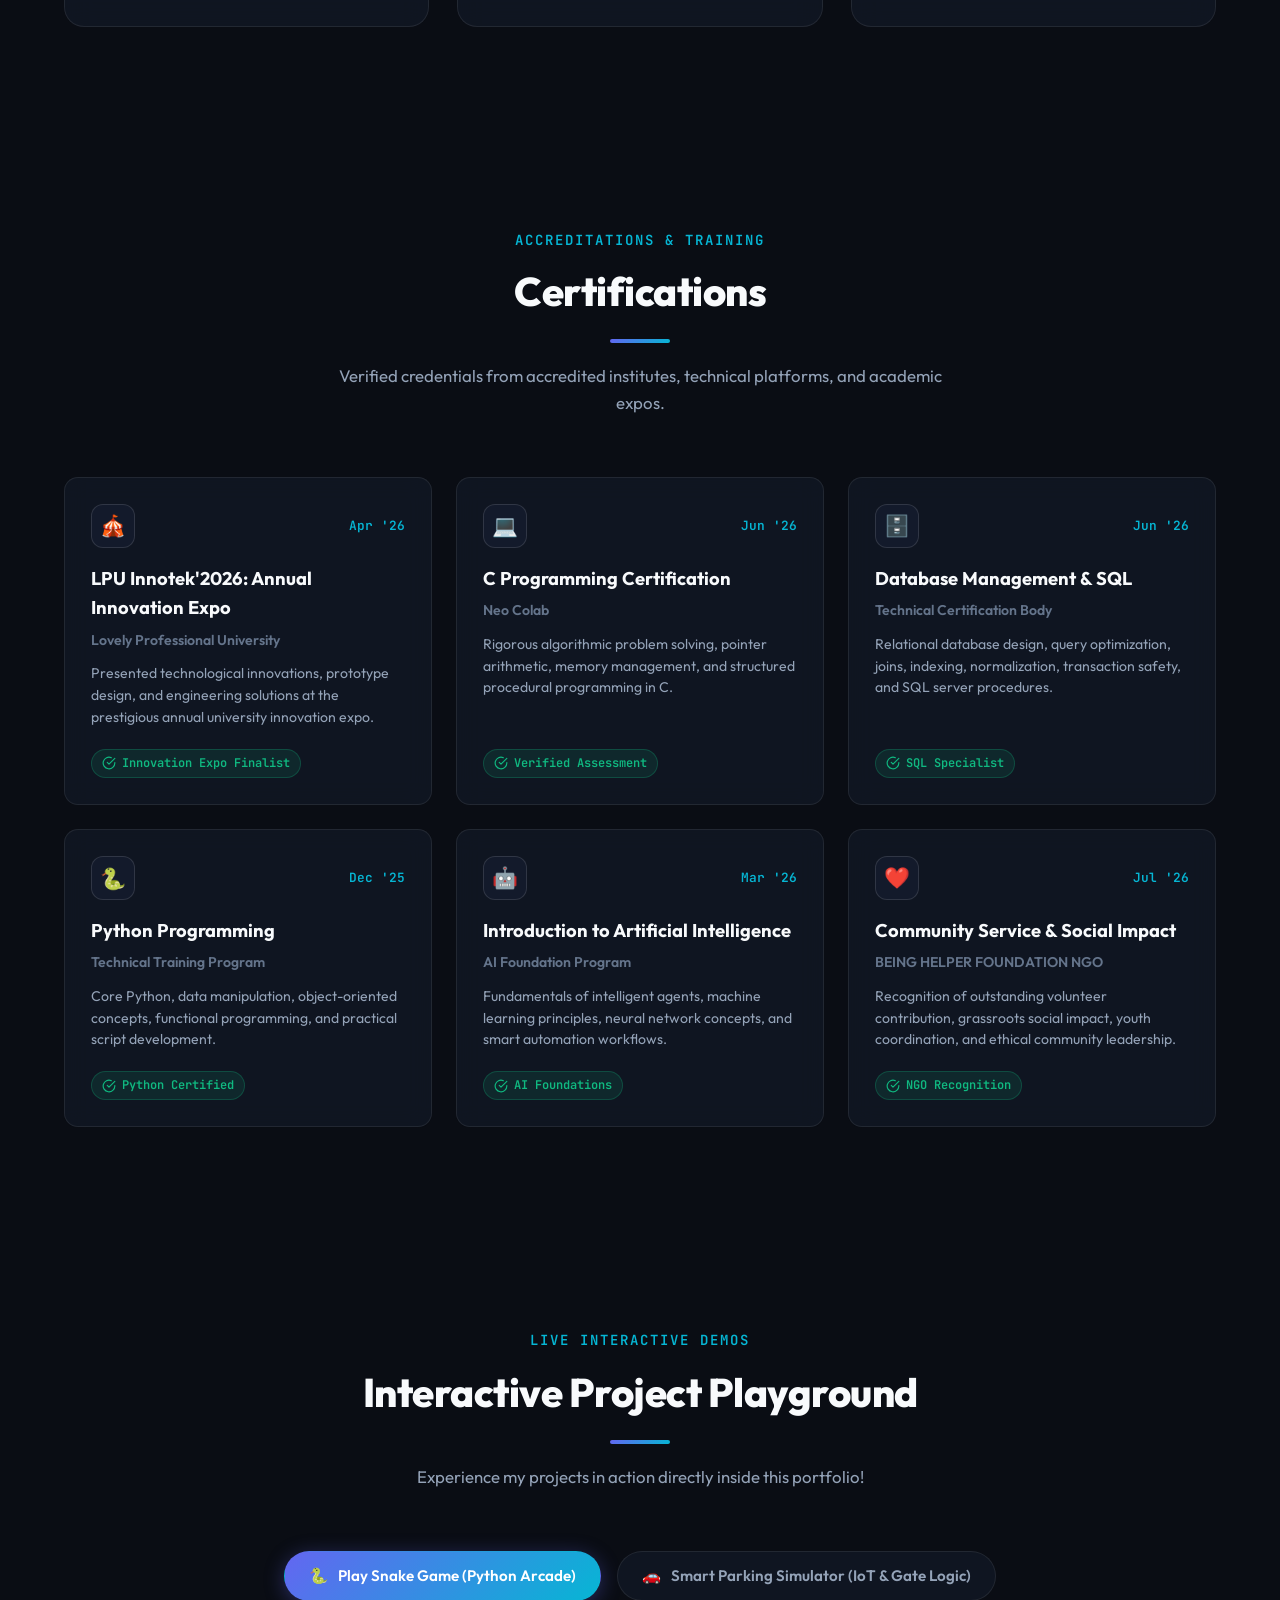
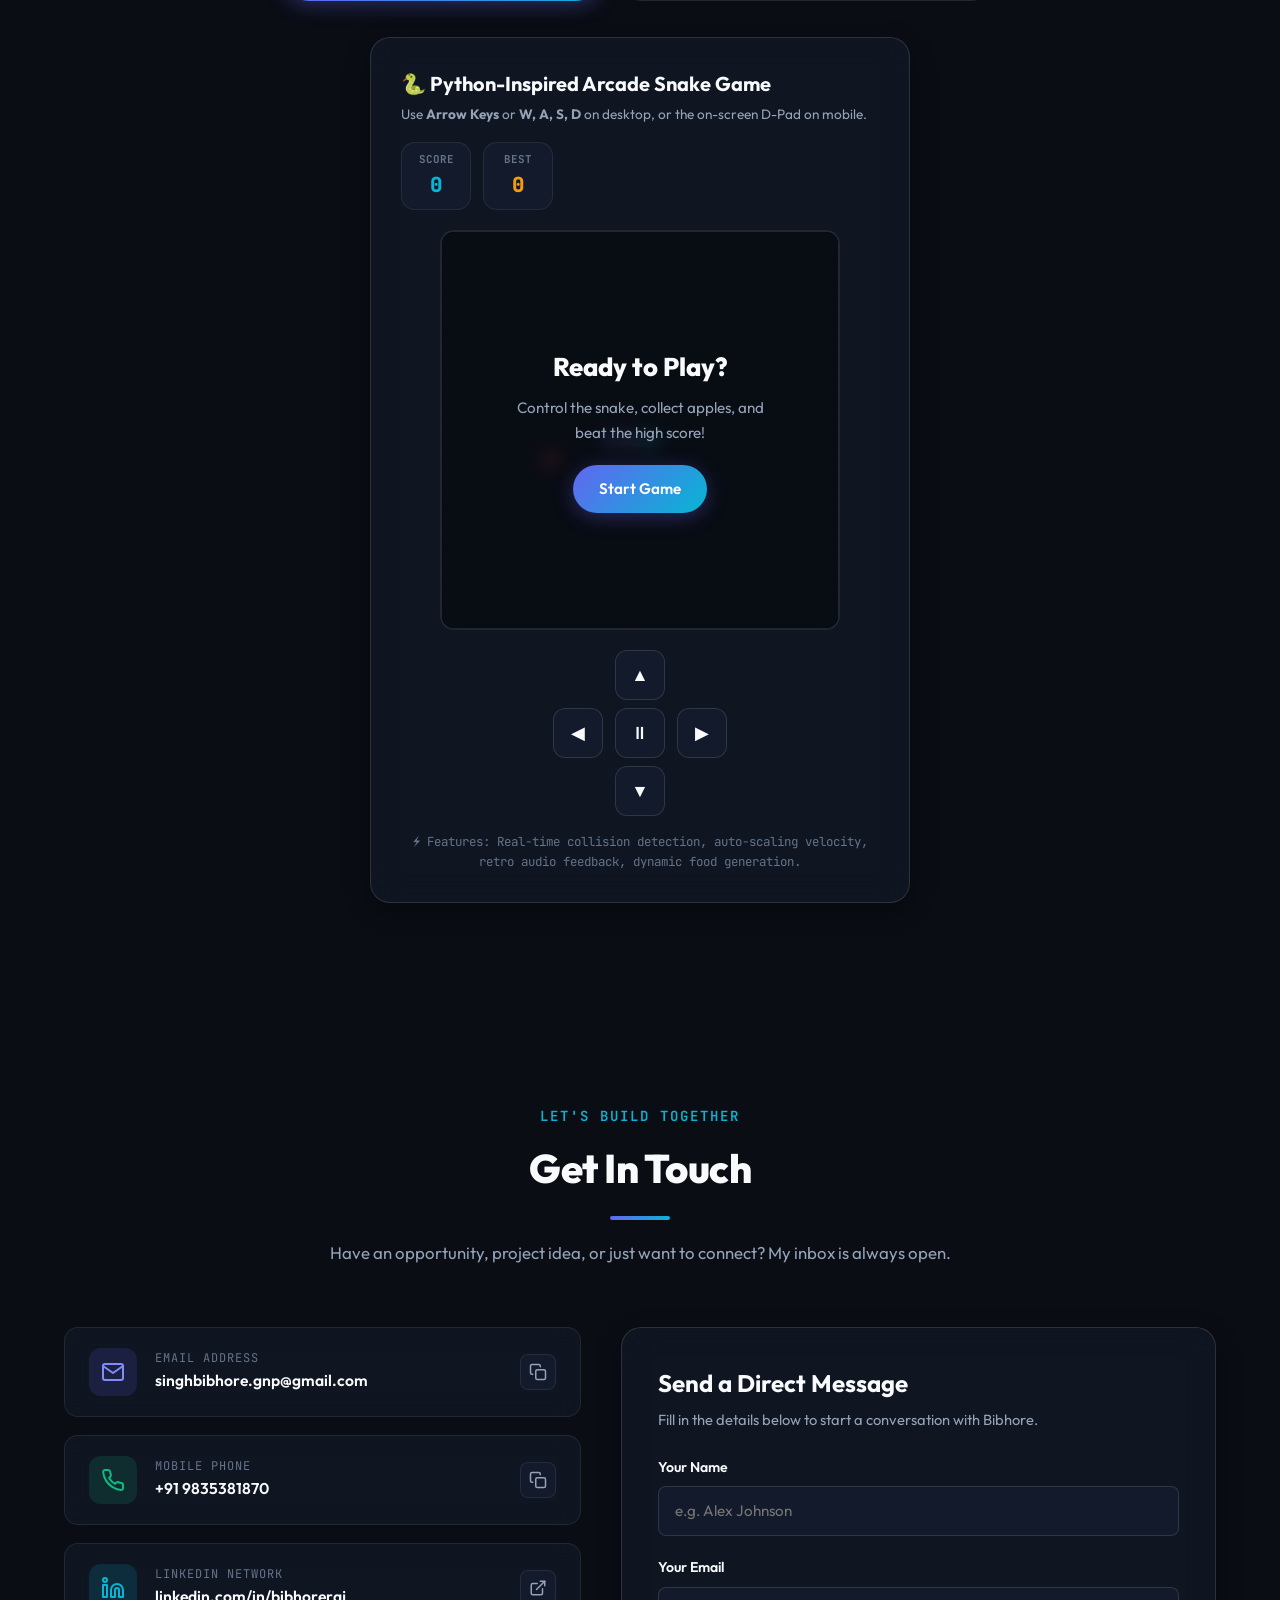
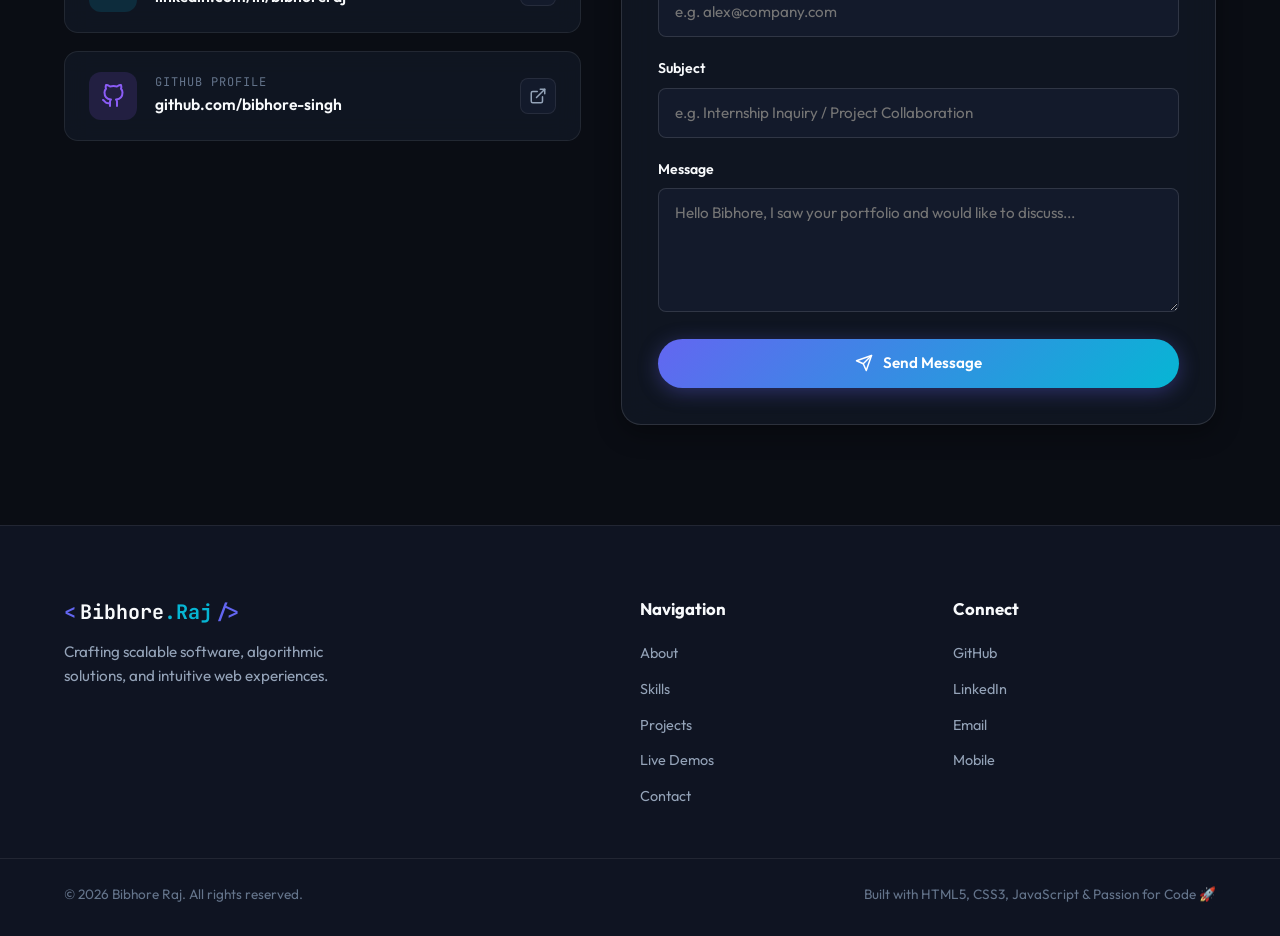
==== commit 498aff84: "Update hackathon accomplishment to 5th rank in college hackathon" ====
--- a/index.html
+++ b/index.html
@@ -231,7 +231,7 @@
             </div>
             <div class="floating-badge badge-hackathon">
               <span class="badge-icon">🏆</span>
-              <span>Top 5 Hackathon</span>
+              <span>5th Rank in College Hackathon</span>
             </div>
           </div>
         </div>
@@ -267,8 +267,8 @@
             </svg>
           </div>
           <div class="stat-info">
-            <h3 class="stat-number">Top 5</h3>
-            <p class="stat-label">Hackathon Finalist</p>
+            <h3 class="stat-number">5th Rank</h3>
+            <p class="stat-label">College Hackathon</p>
           </div>
         </div>
 
@@ -629,7 +629,7 @@
                 <h4 class="skill-name">Team Leadership & NGO Work</h4>
                 <span class="skill-level-text">Proven</span>
               </div>
-              <p class="skill-desc">Collaborative hackathons (Top 5 rank), NGO volunteering at Being Helper Foundation.
+              <p class="skill-desc">Collaborative hackathons (Team secured 5th rank in college hackathon), NGO volunteering at Being Helper Foundation.
               </p>
               <div class="skill-progress-track">
                 <div class="skill-progress-fill" style="width: 90%;"></div>
@@ -918,15 +918,15 @@
           <!-- Achievement 1: Hackathon -->
           <div class="achievement-card">
             <div class="achievement-icon-trophy">
-              <span>🥈</span>
+              <span>🏆</span>
             </div>
             <div class="achievement-content">
               <div class="achievement-tag">Collegiate Competition</div>
-              <h3 class="achievement-title">Ranked Top 5 among 50+ Teams</h3>
+              <h3 class="achievement-title">Secured 5th Rank in College Hackathon</h3>
               <p class="achievement-org">College Hackathon Innovation Championship</p>
               <p class="achievement-desc">
-                Competed against 50+ inter-college engineering teams. Designed, pitched, and coded an innovative
-                full-stack prototype web solution, securing a prestigious Top 5 rank.
+                My team competed against 50+ inter-college engineering teams. Designed, pitched, and coded an innovative
+                full-stack prototype web solution, securing 5th rank in the college hackathon.
               </p>
               <div class="achievement-highlight-pill">
                 <span>⚡ Team Collaboration & Rapid Prototyping</span>
--- a/style.css
+++ b/style.css
@@ -714,7 +714,7 @@
   width: 100%;
   height: 100%;
   object-fit: cover;
-  object-position: top center;
+  object-position: center 15%;
   transition: transform 0.5s ease;
 }
 
@@ -898,7 +898,7 @@
   height: 68px;
   border-radius: 50%;
   object-fit: cover;
-  object-position: top center;
+  object-position: center 15%;
   border: 2px solid var(--secondary);
   box-shadow: 0 0 16px var(--secondary-glow);
   flex-shrink: 0;
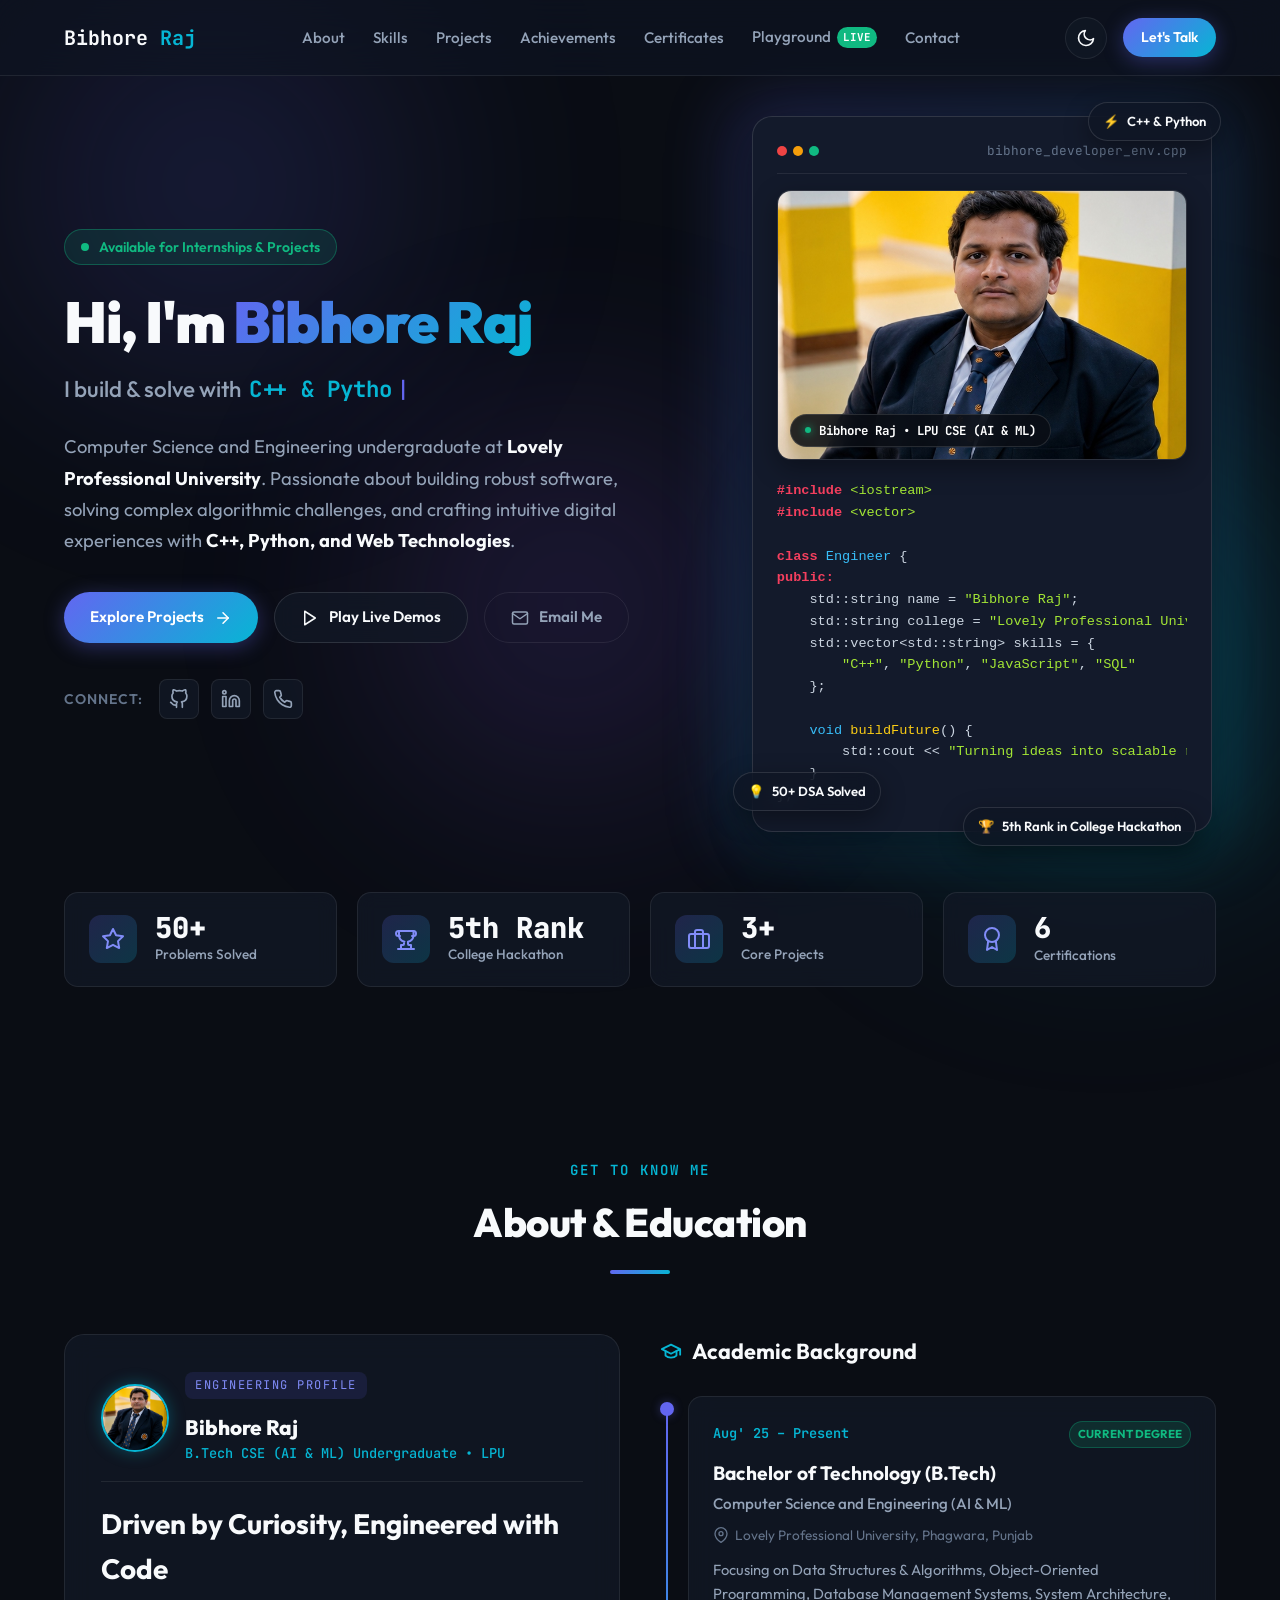
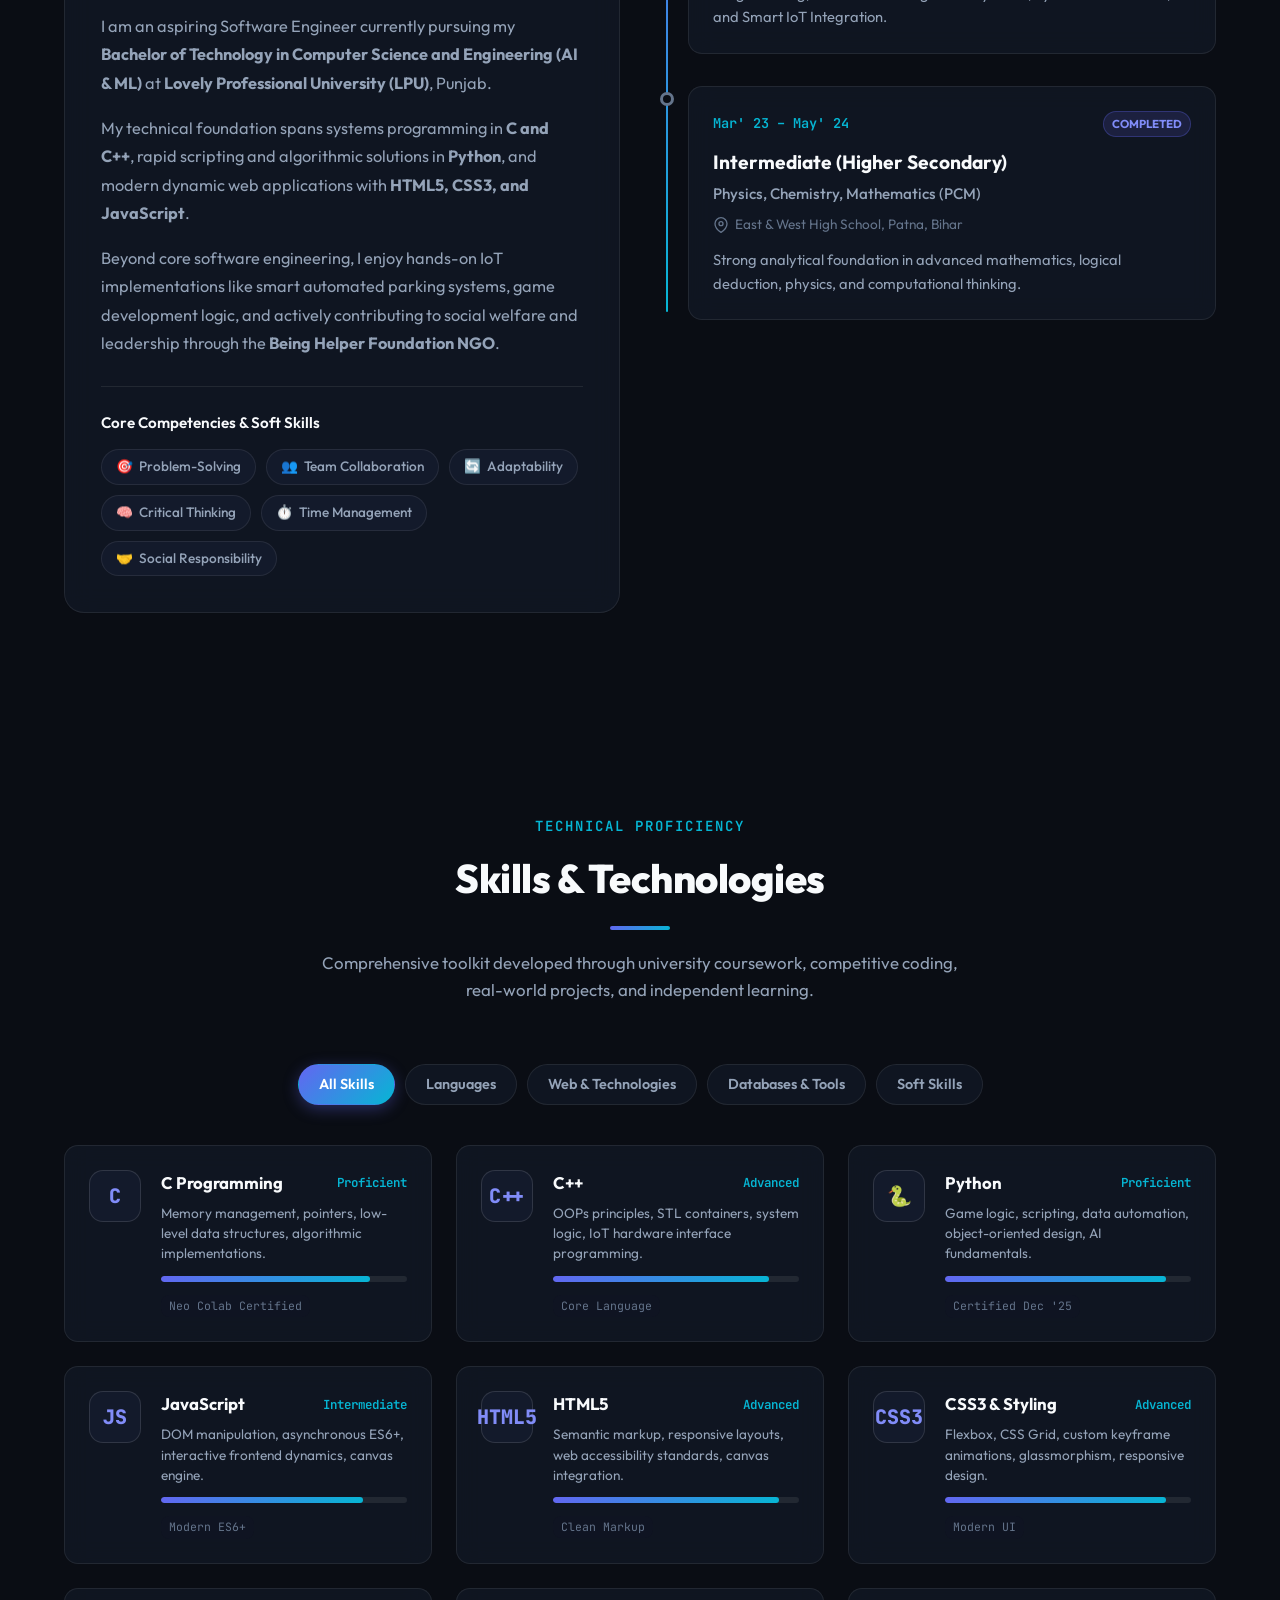
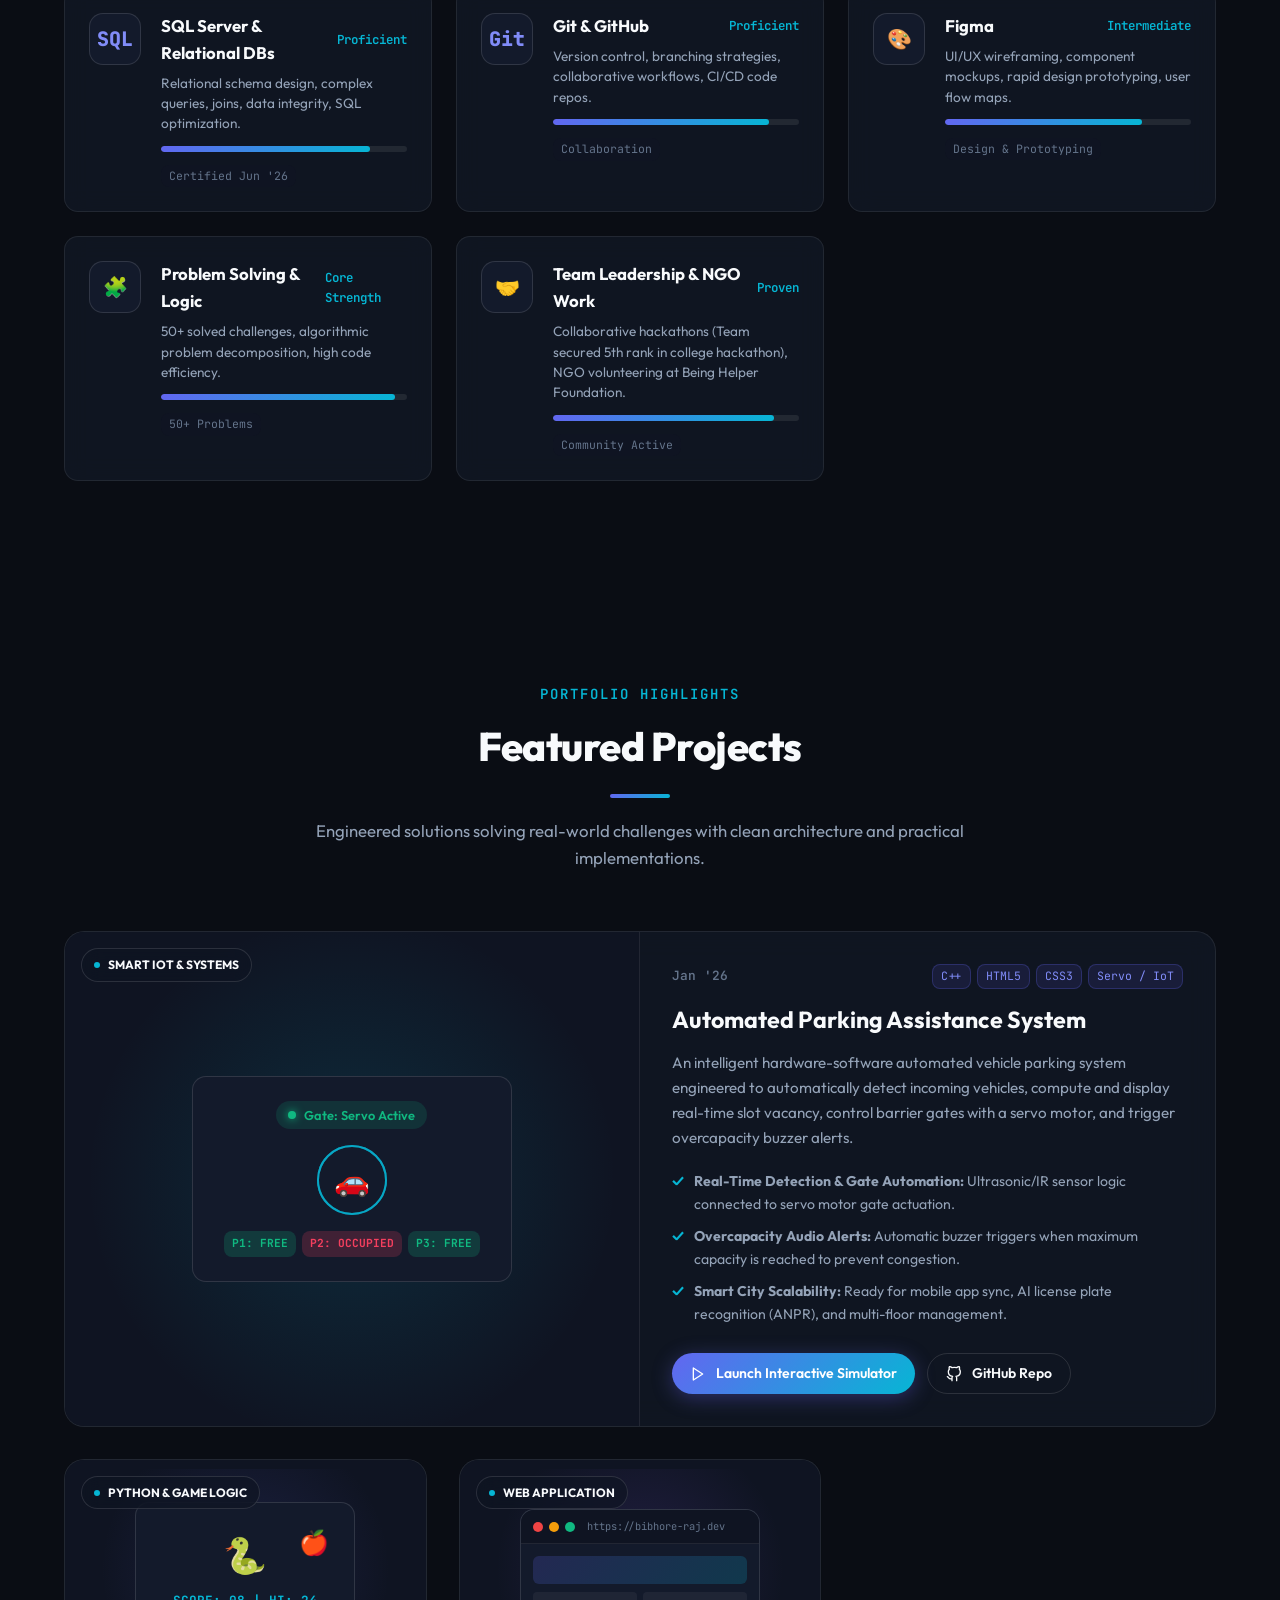
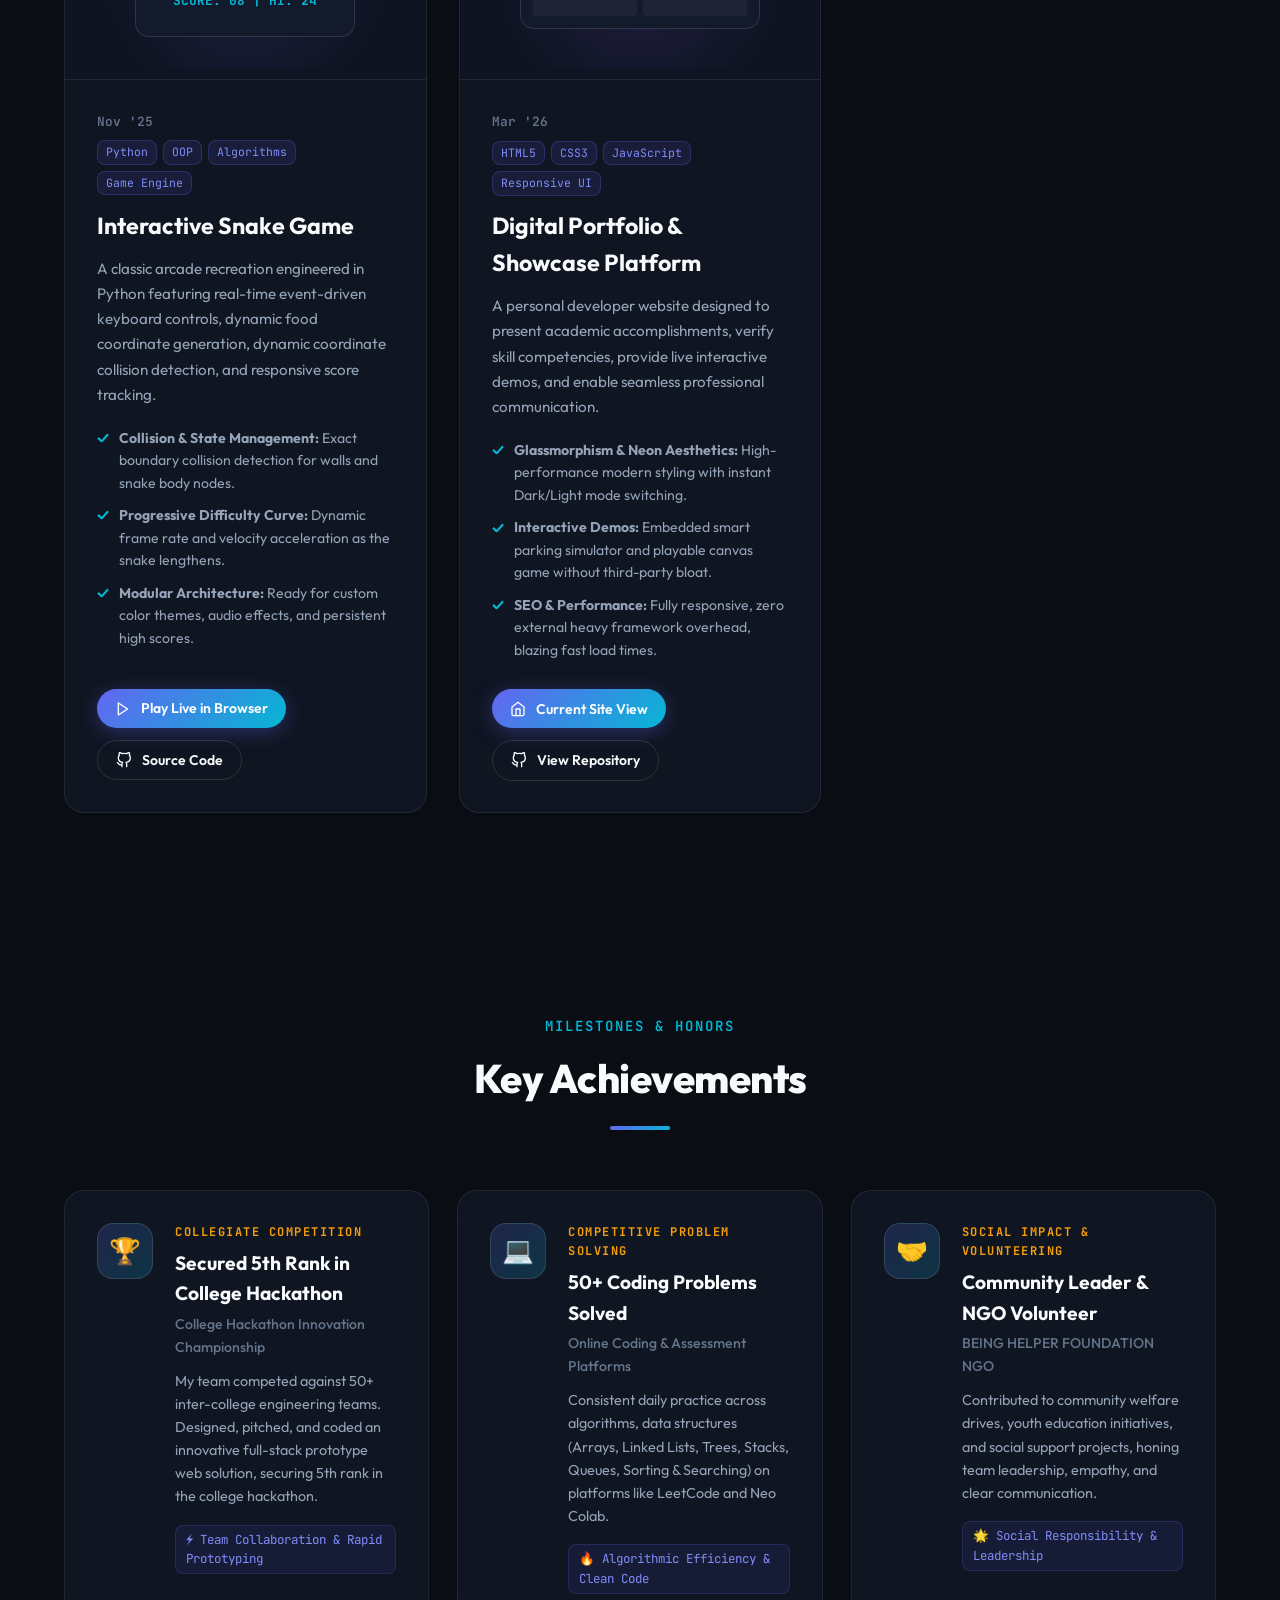
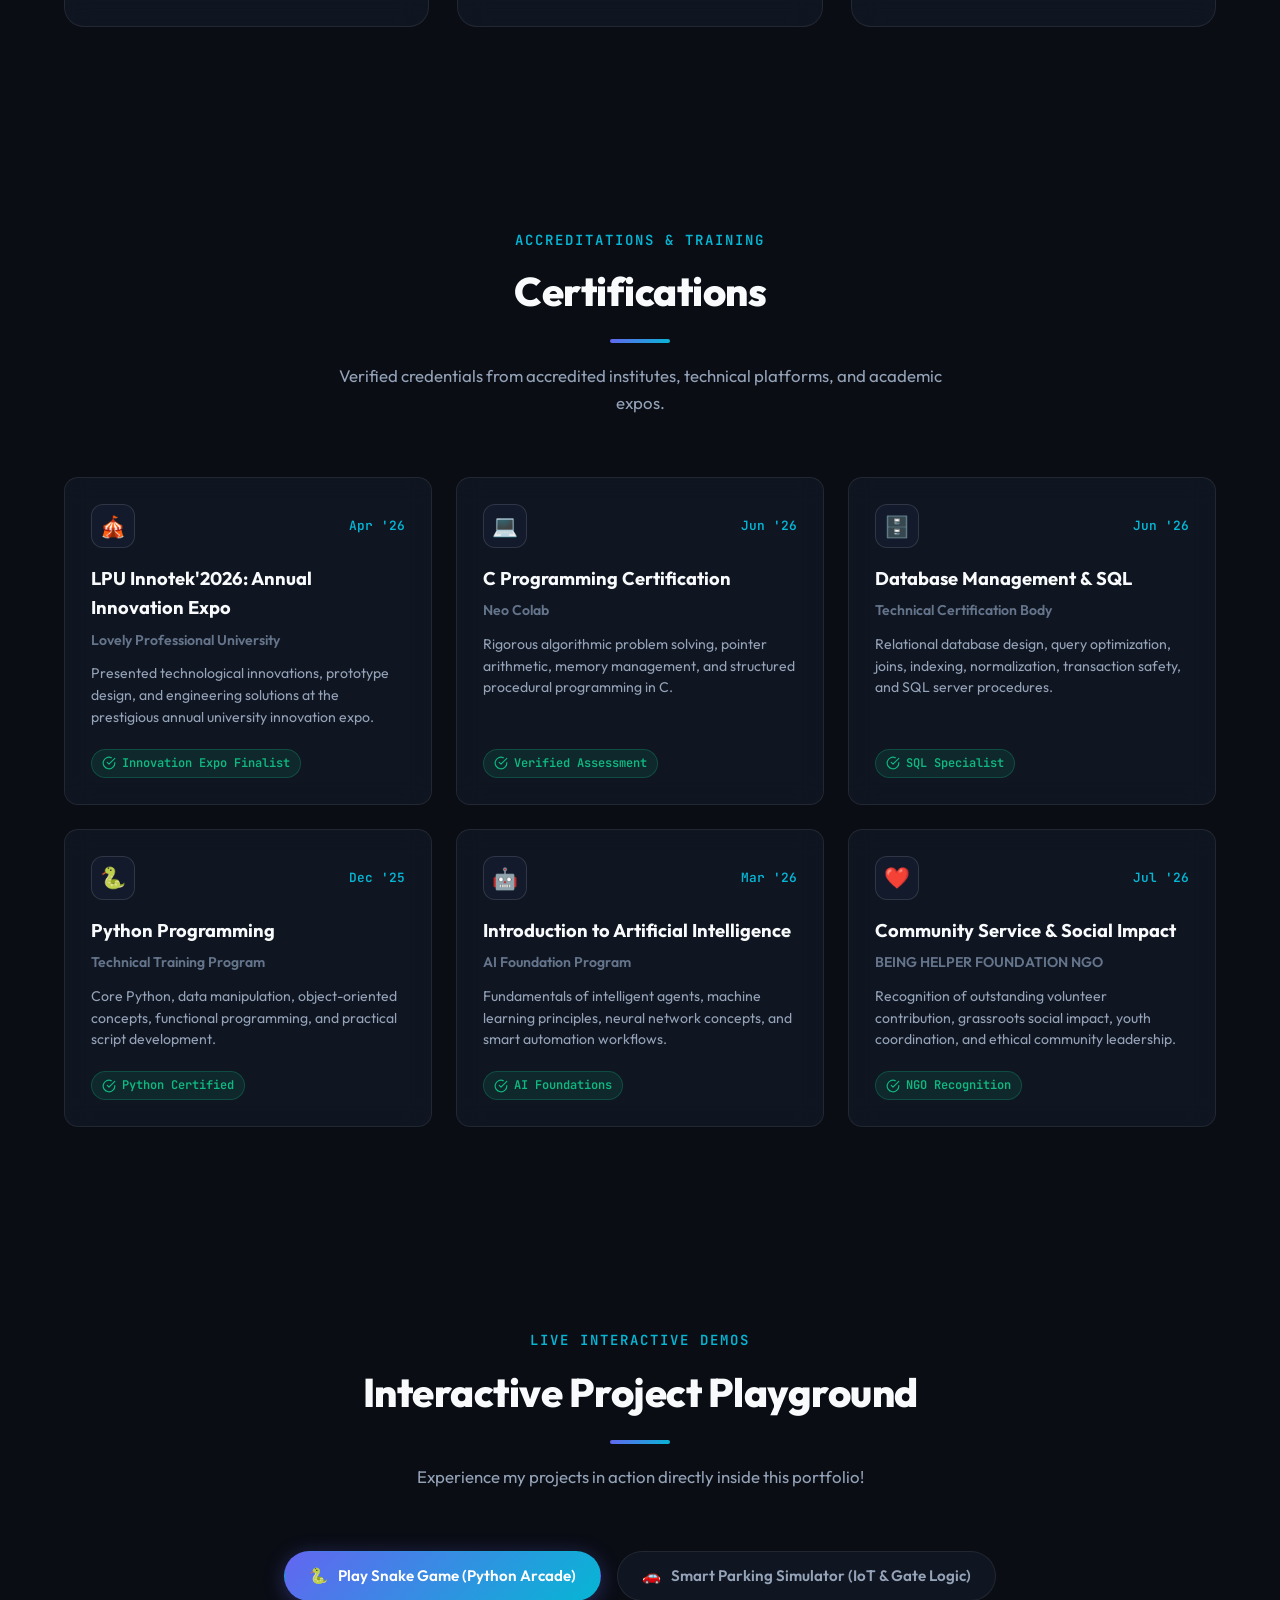
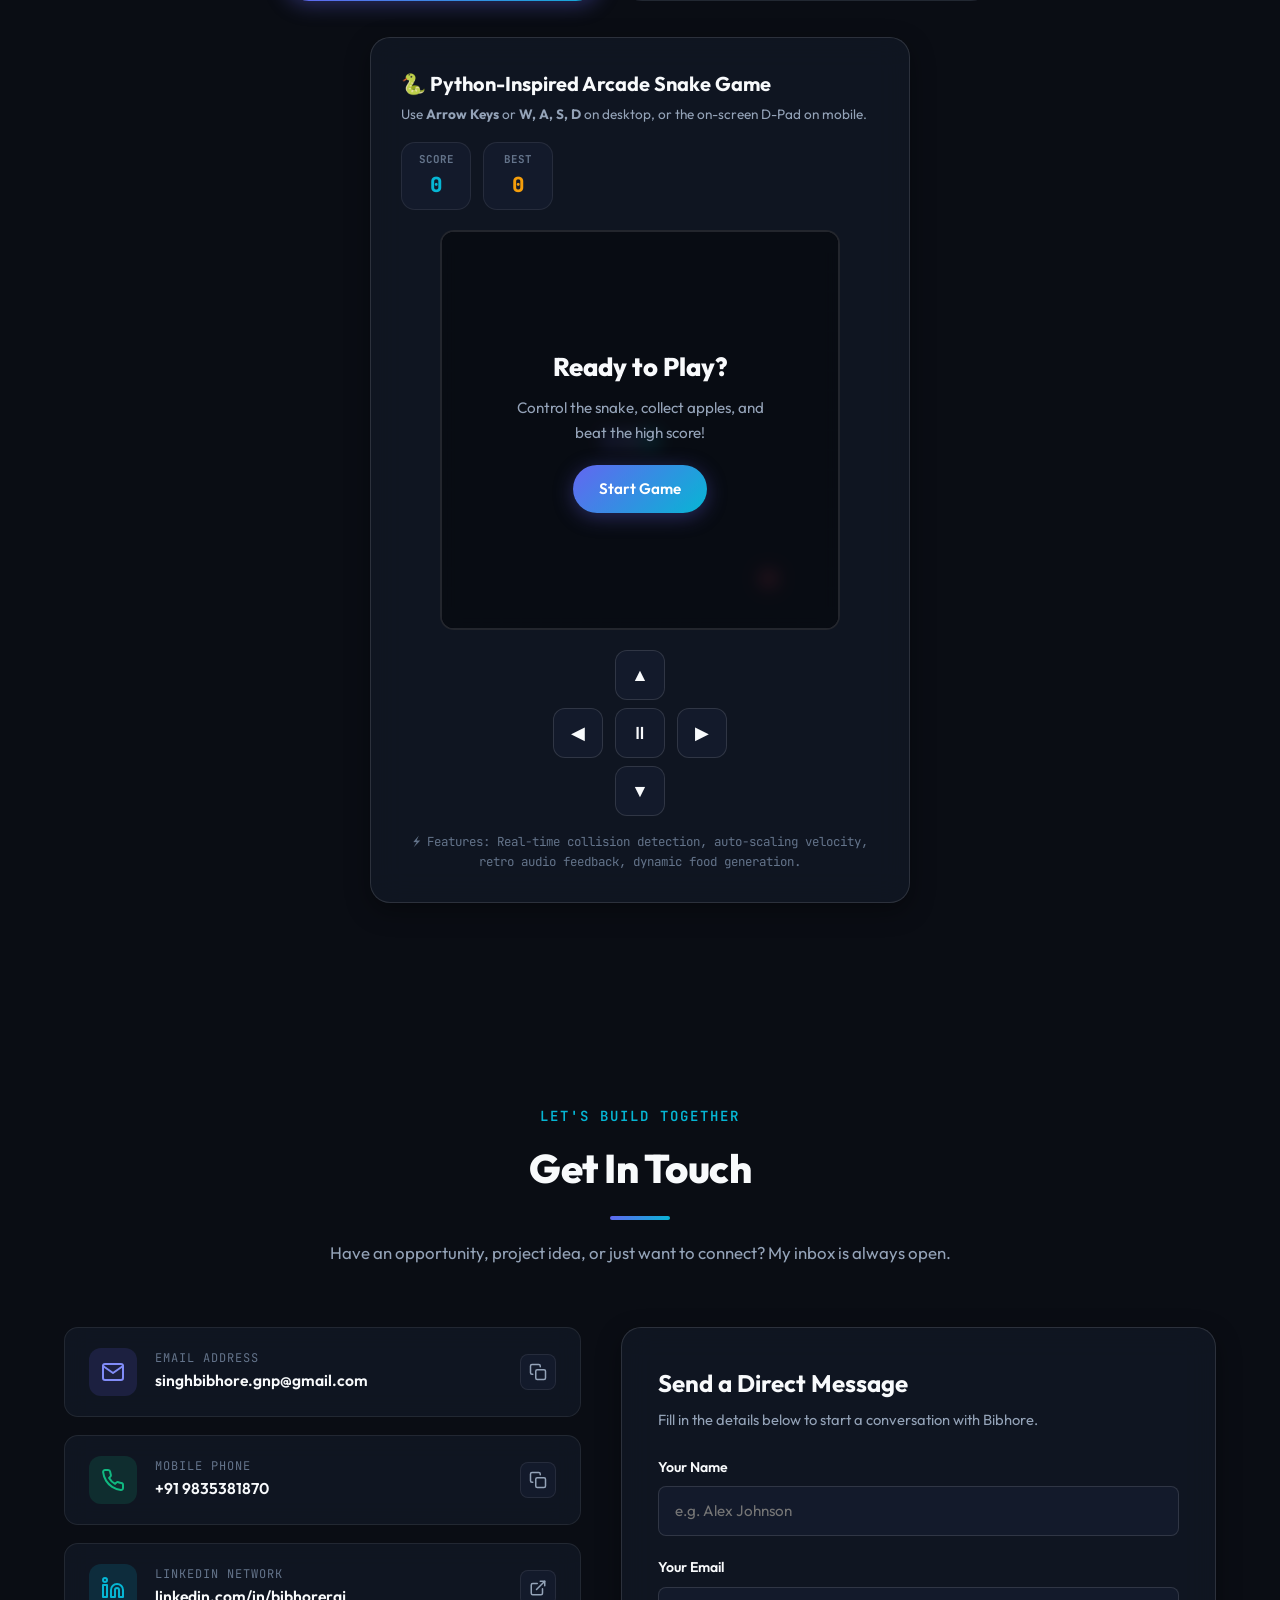
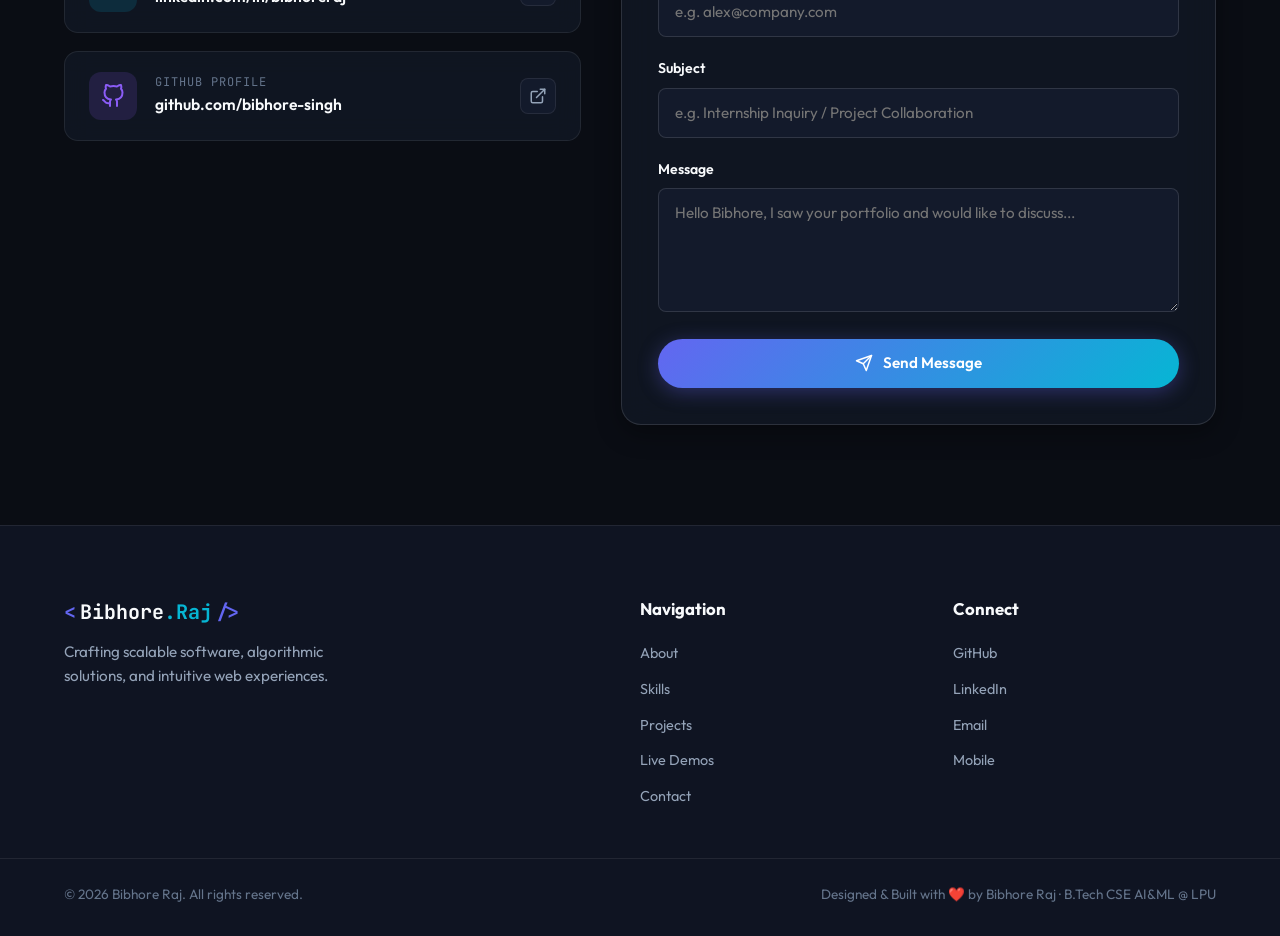
==== commit 7e17a52c: "Update footer credit and add AI&ML specialization details" ====
--- a/index.html
+++ b/index.html
@@ -197,7 +197,7 @@
                 <img src="profile.jpg" alt="Bibhore Raj" class="profile-avatar-img">
                 <div class="photo-overlay-tag">
                   <span class="pulse-dot-sm"></span>
-                  <span>Bibhore Raj • LPU CSE</span>
+                  <span>Bibhore Raj • LPU CSE (AI & ML)</span>
                 </div>
               </div>
             </div>
@@ -319,13 +319,13 @@
               <div class="about-user-info">
                 <div class="card-tag">Engineering Profile</div>
                 <h3 class="about-author-name">Bibhore Raj</h3>
-                <span class="about-author-role">B.Tech CSE Undergraduate • LPU</span>
+                <span class="about-author-role">B.Tech CSE (AI & ML) Undergraduate • LPU</span>
               </div>
             </div>
             <h4 class="about-heading">Driven by Curiosity, Engineered with Code</h4>
             <p class="about-text">
               I am an aspiring Software Engineer currently pursuing my <strong>Bachelor of Technology in Computer
-                Science and Engineering</strong> at <strong>Lovely Professional University (LPU)</strong>, Punjab.
+                Science and Engineering (AI & ML)</strong> at <strong>Lovely Professional University (LPU)</strong>, Punjab.
             </p>
             <p class="about-text">
               My technical foundation spans systems programming in <strong>C and C++</strong>, rapid scripting and
@@ -372,7 +372,7 @@
                     <span class="timeline-badge current">Current Degree</span>
                   </div>
                   <h4 class="timeline-title">Bachelor of Technology (B.Tech)</h4>
-                  <h5 class="timeline-subtitle">Computer Science and Engineering</h5>
+                  <h5 class="timeline-subtitle">Computer Science and Engineering (AI & ML)</h5>
                   <p class="timeline-institution">
                     <svg xmlns="http://www.w3.org/2000/svg" width="16" height="16" viewBox="0 0 24 24" fill="none"
                       stroke="currentColor" stroke-width="2" stroke-linecap="round" stroke-linejoin="round">
@@ -1516,7 +1516,7 @@
     <div class="footer-bottom">
       <div class="container footer-bottom-inner">
         <p>© <span id="currentYear">2026</span> Bibhore Raj. All rights reserved.</p>
-        <p class="footer-credit">Built with HTML5, CSS3, JavaScript & Passion for Code 🚀</p>
+        <p class="footer-credit">Designed &amp; Built with ❤️ by Bibhore Raj · B.Tech CSE AI&amp;ML @ LPU</p>
       </div>
     </div>
   </footer>
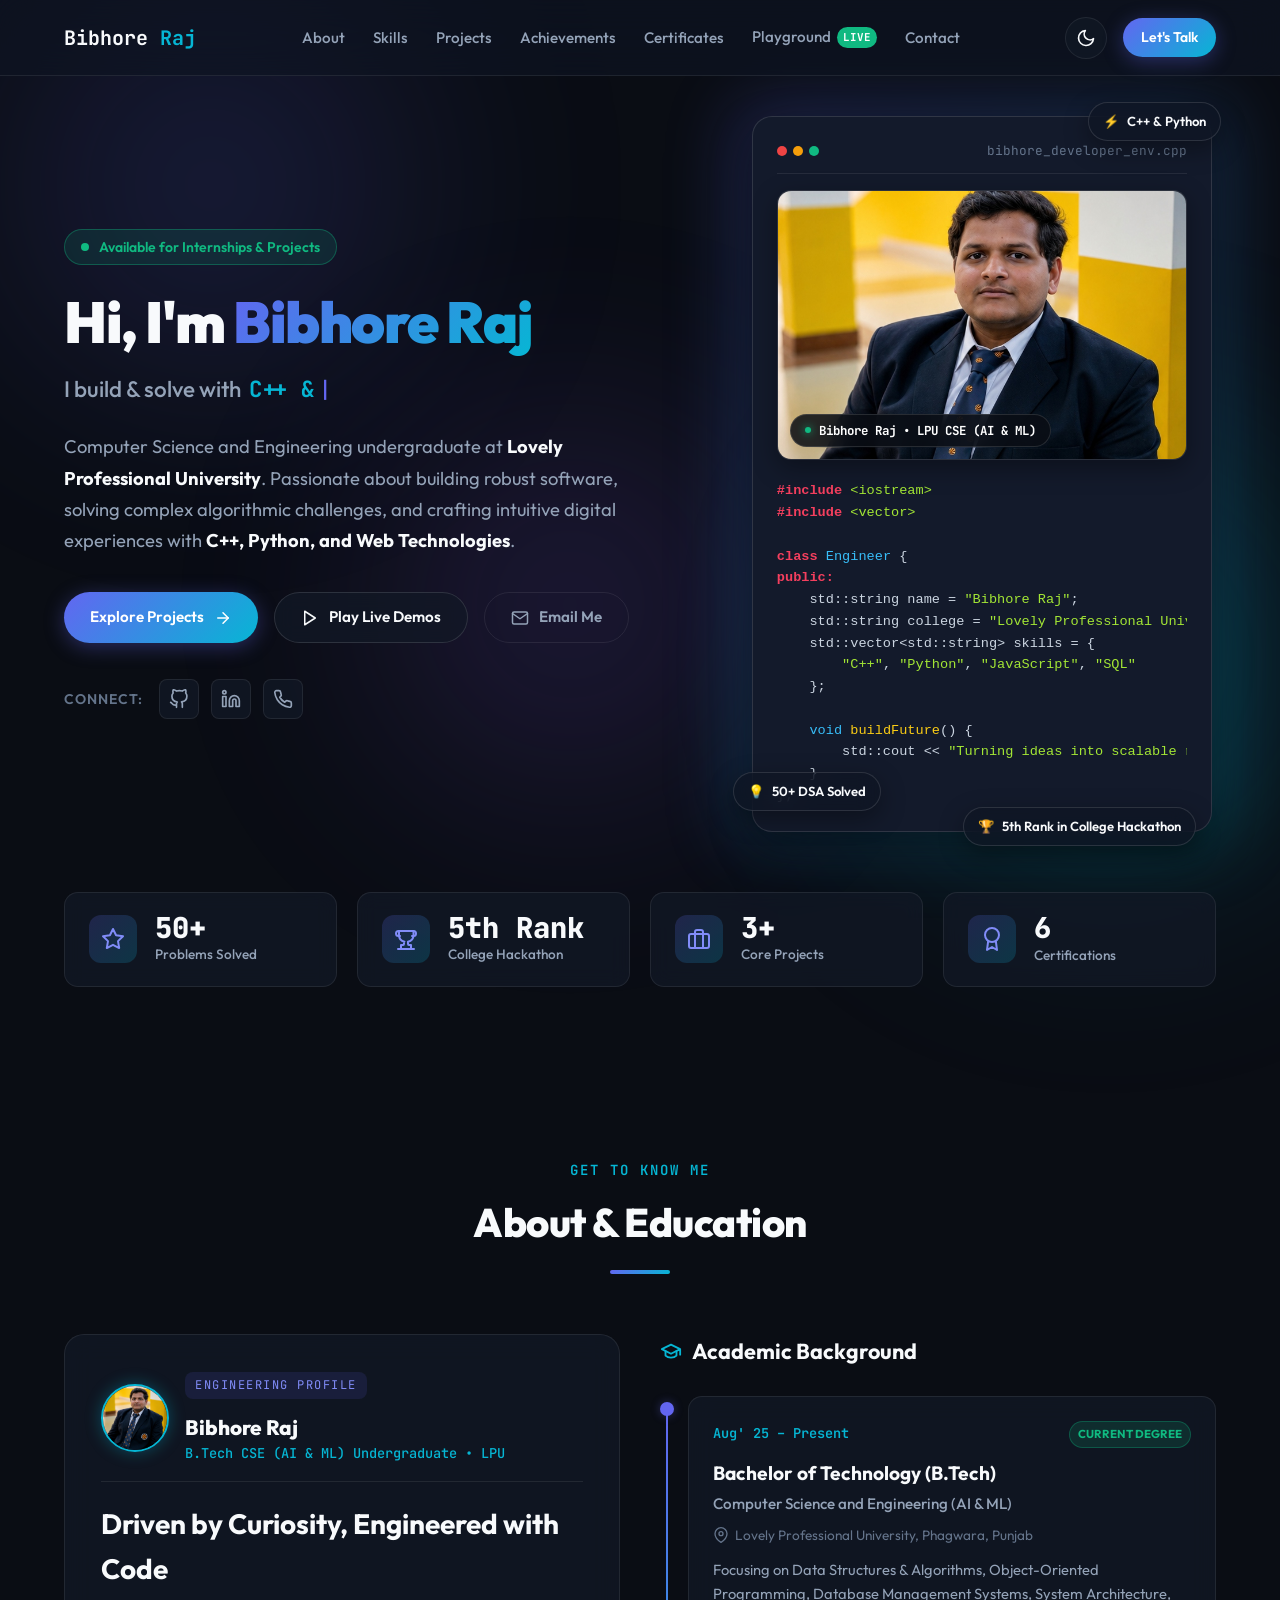
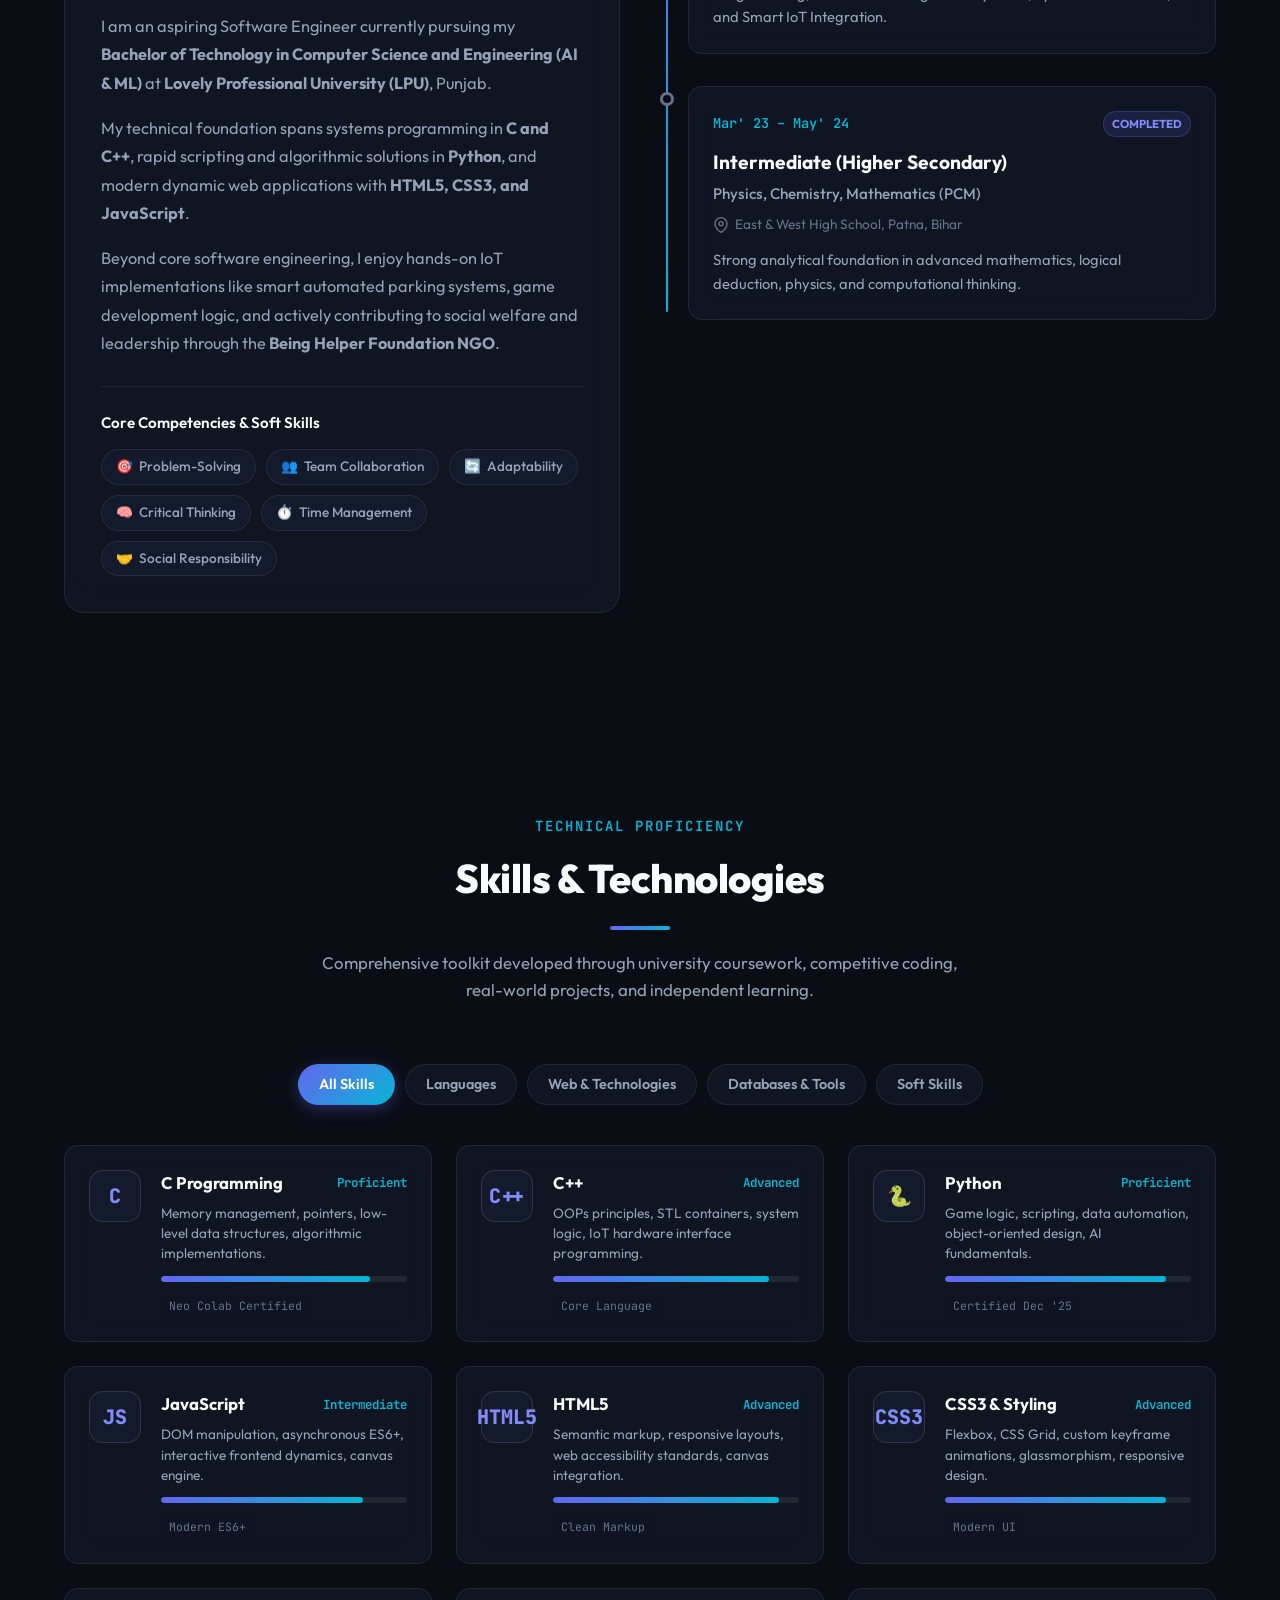
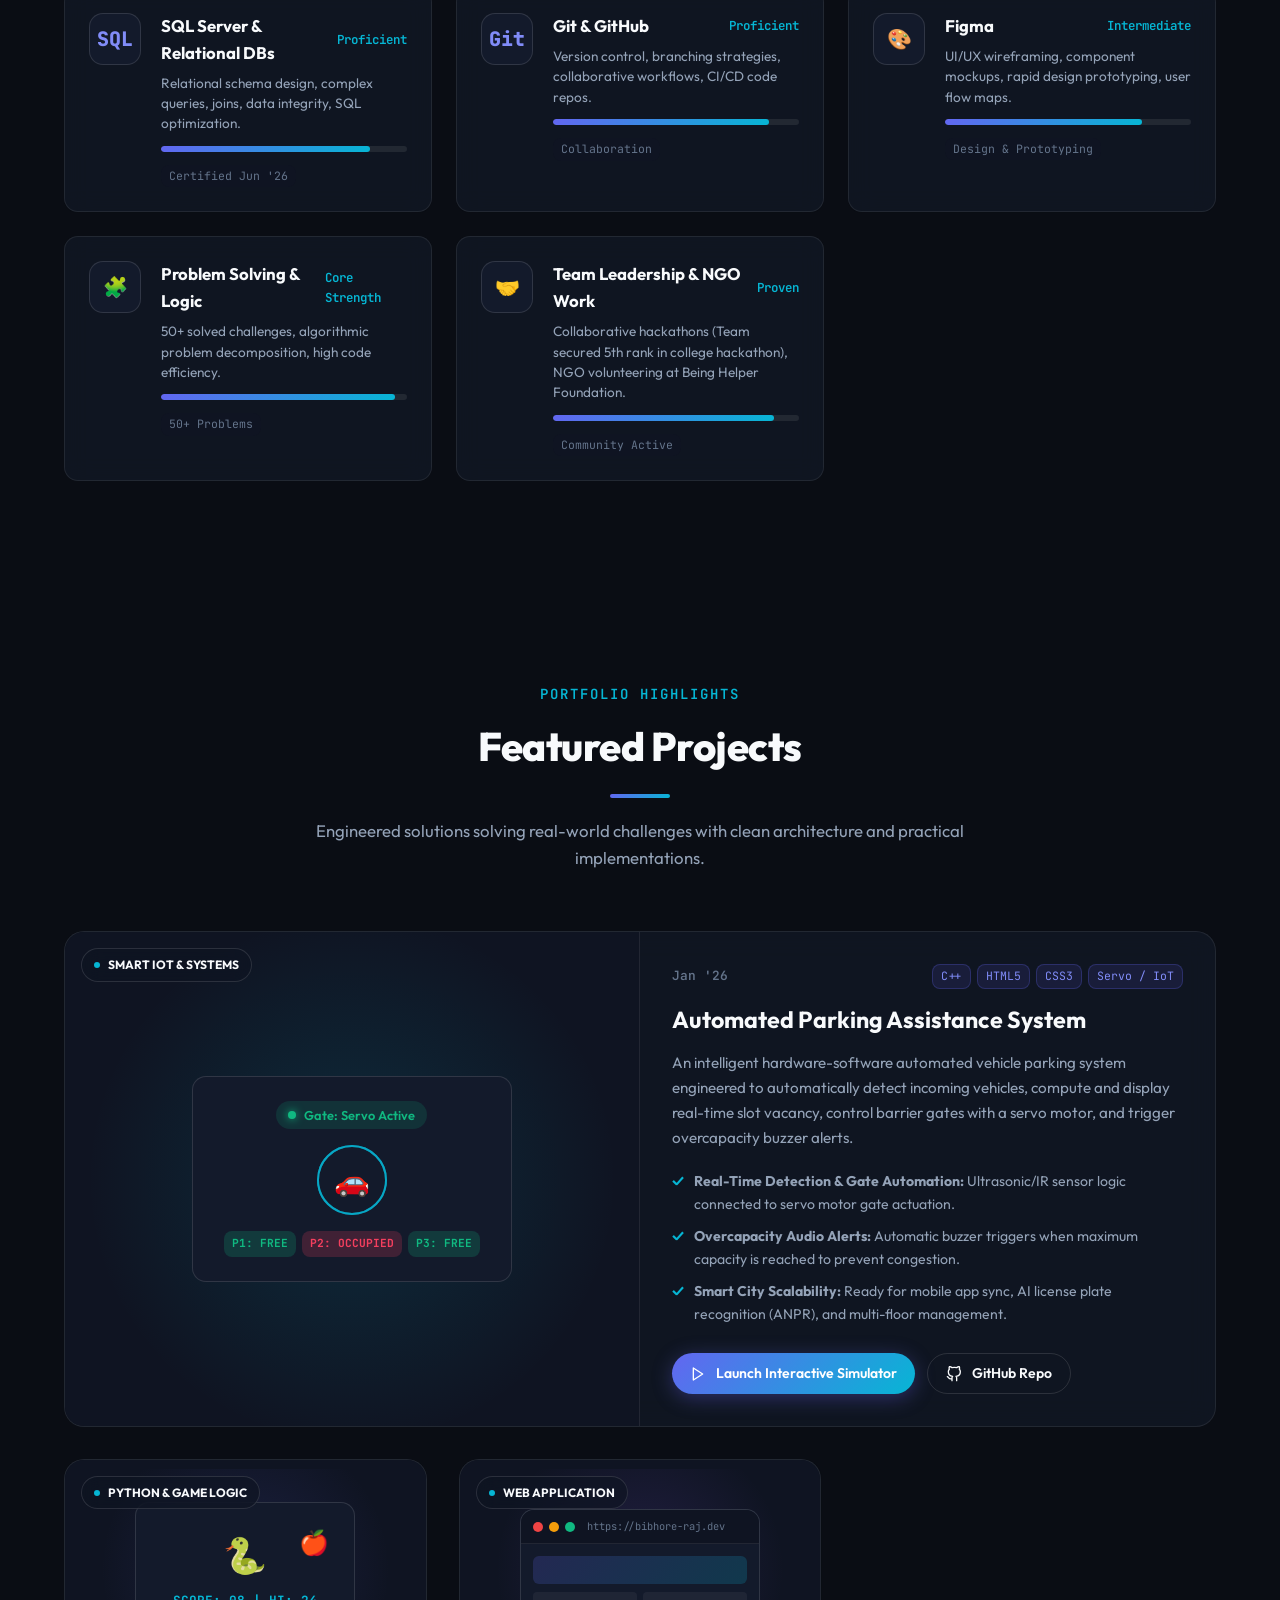
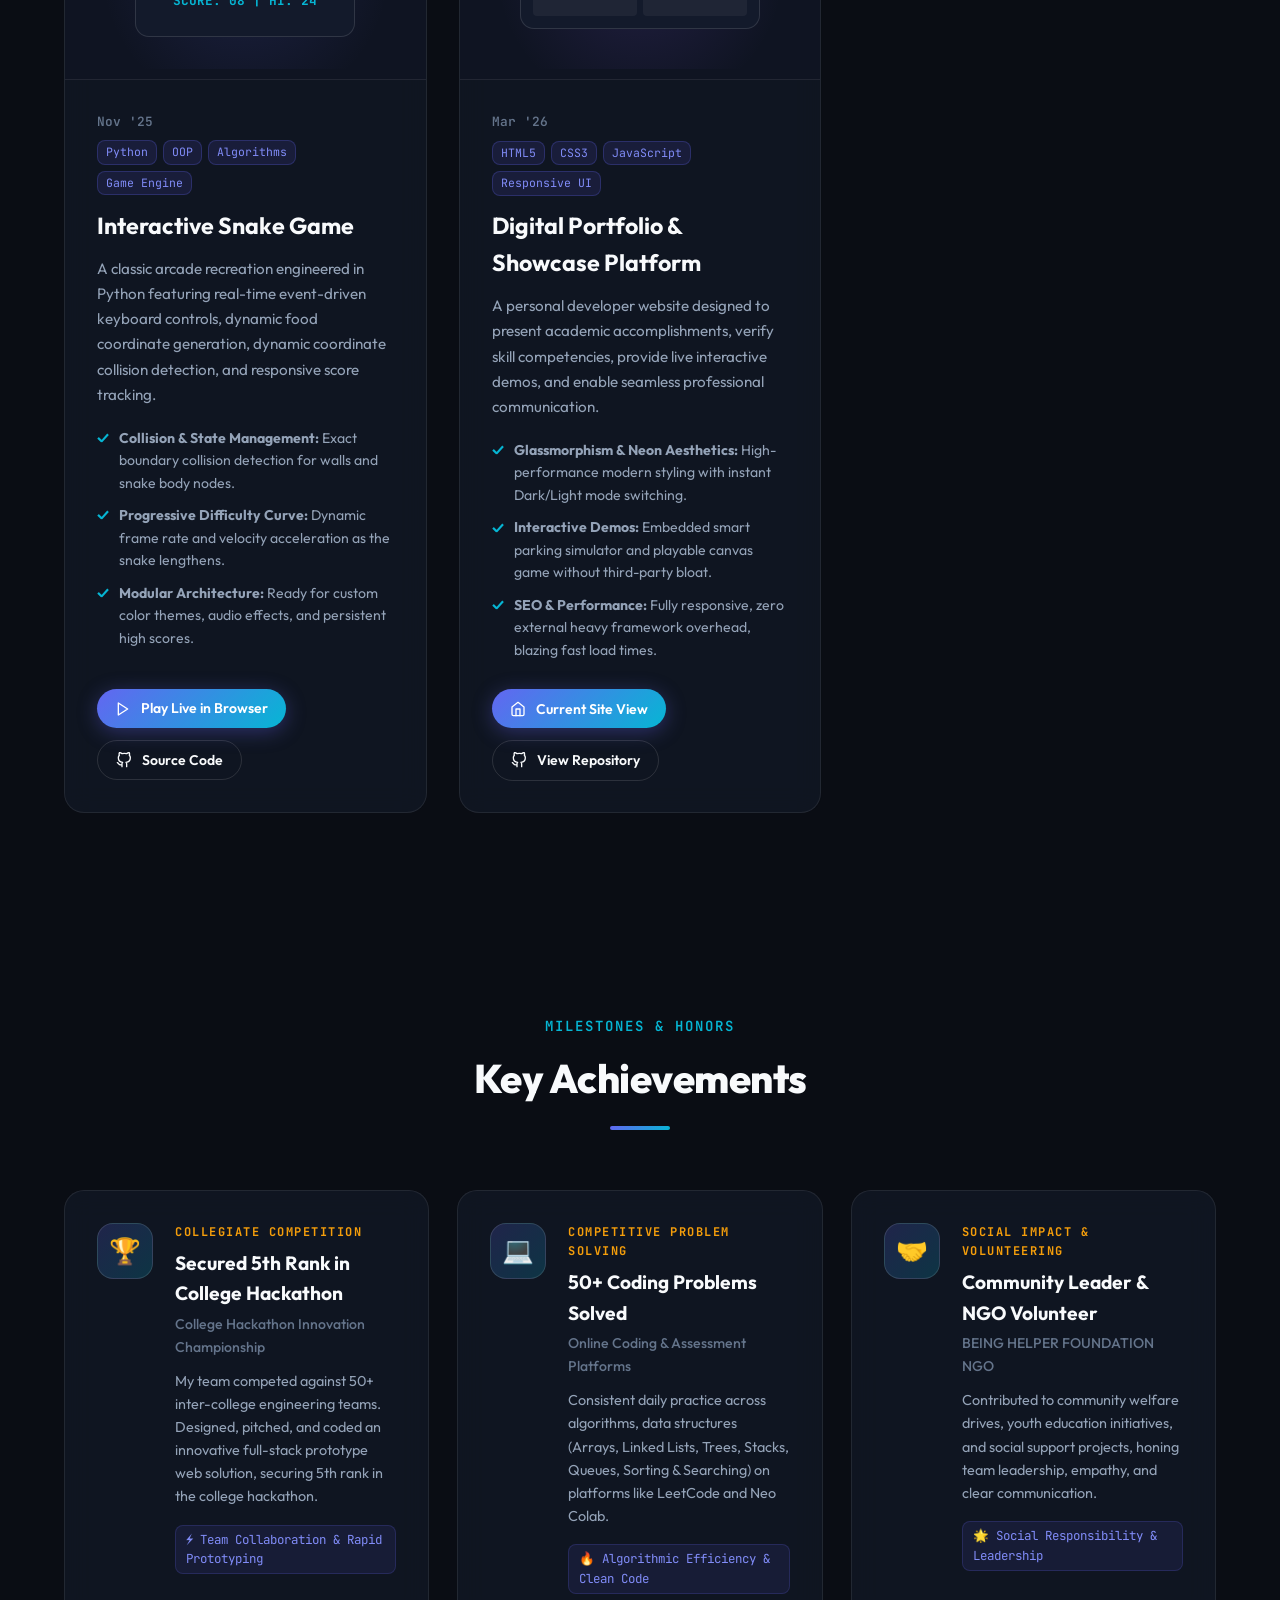
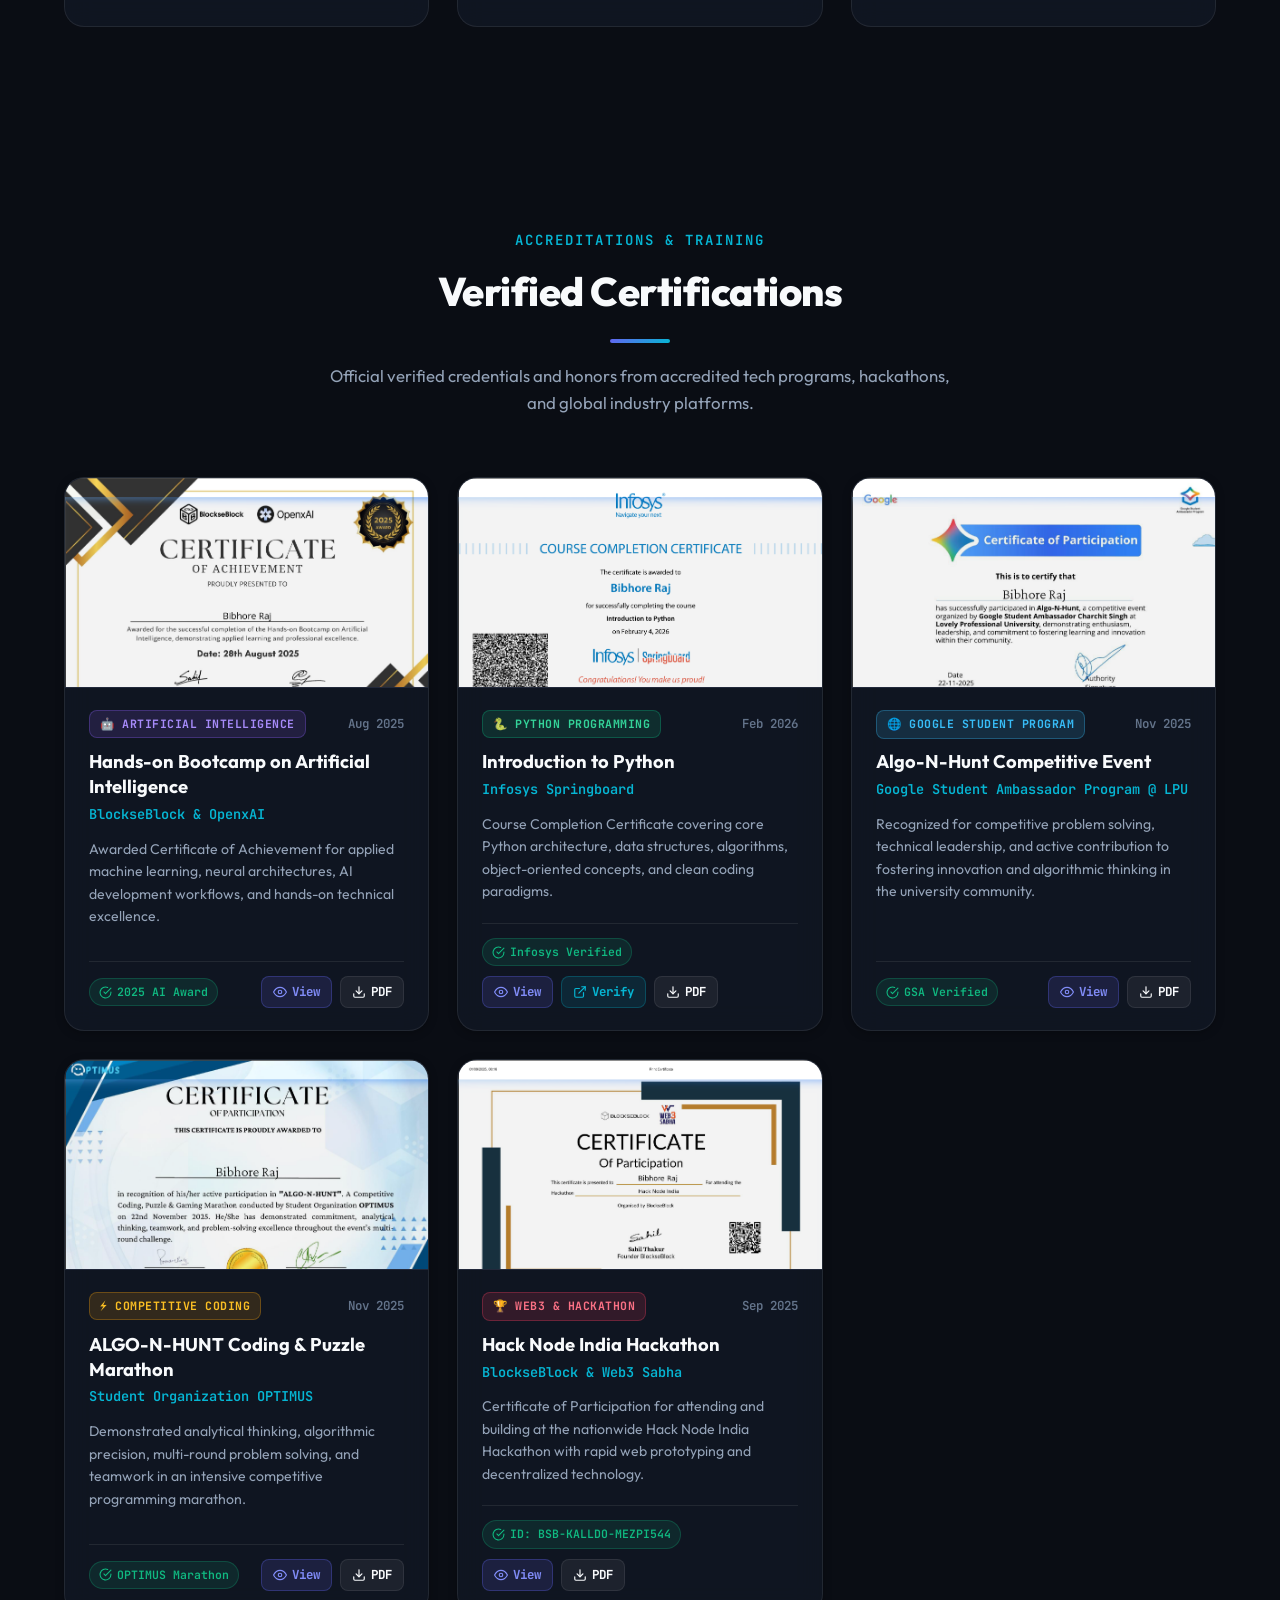
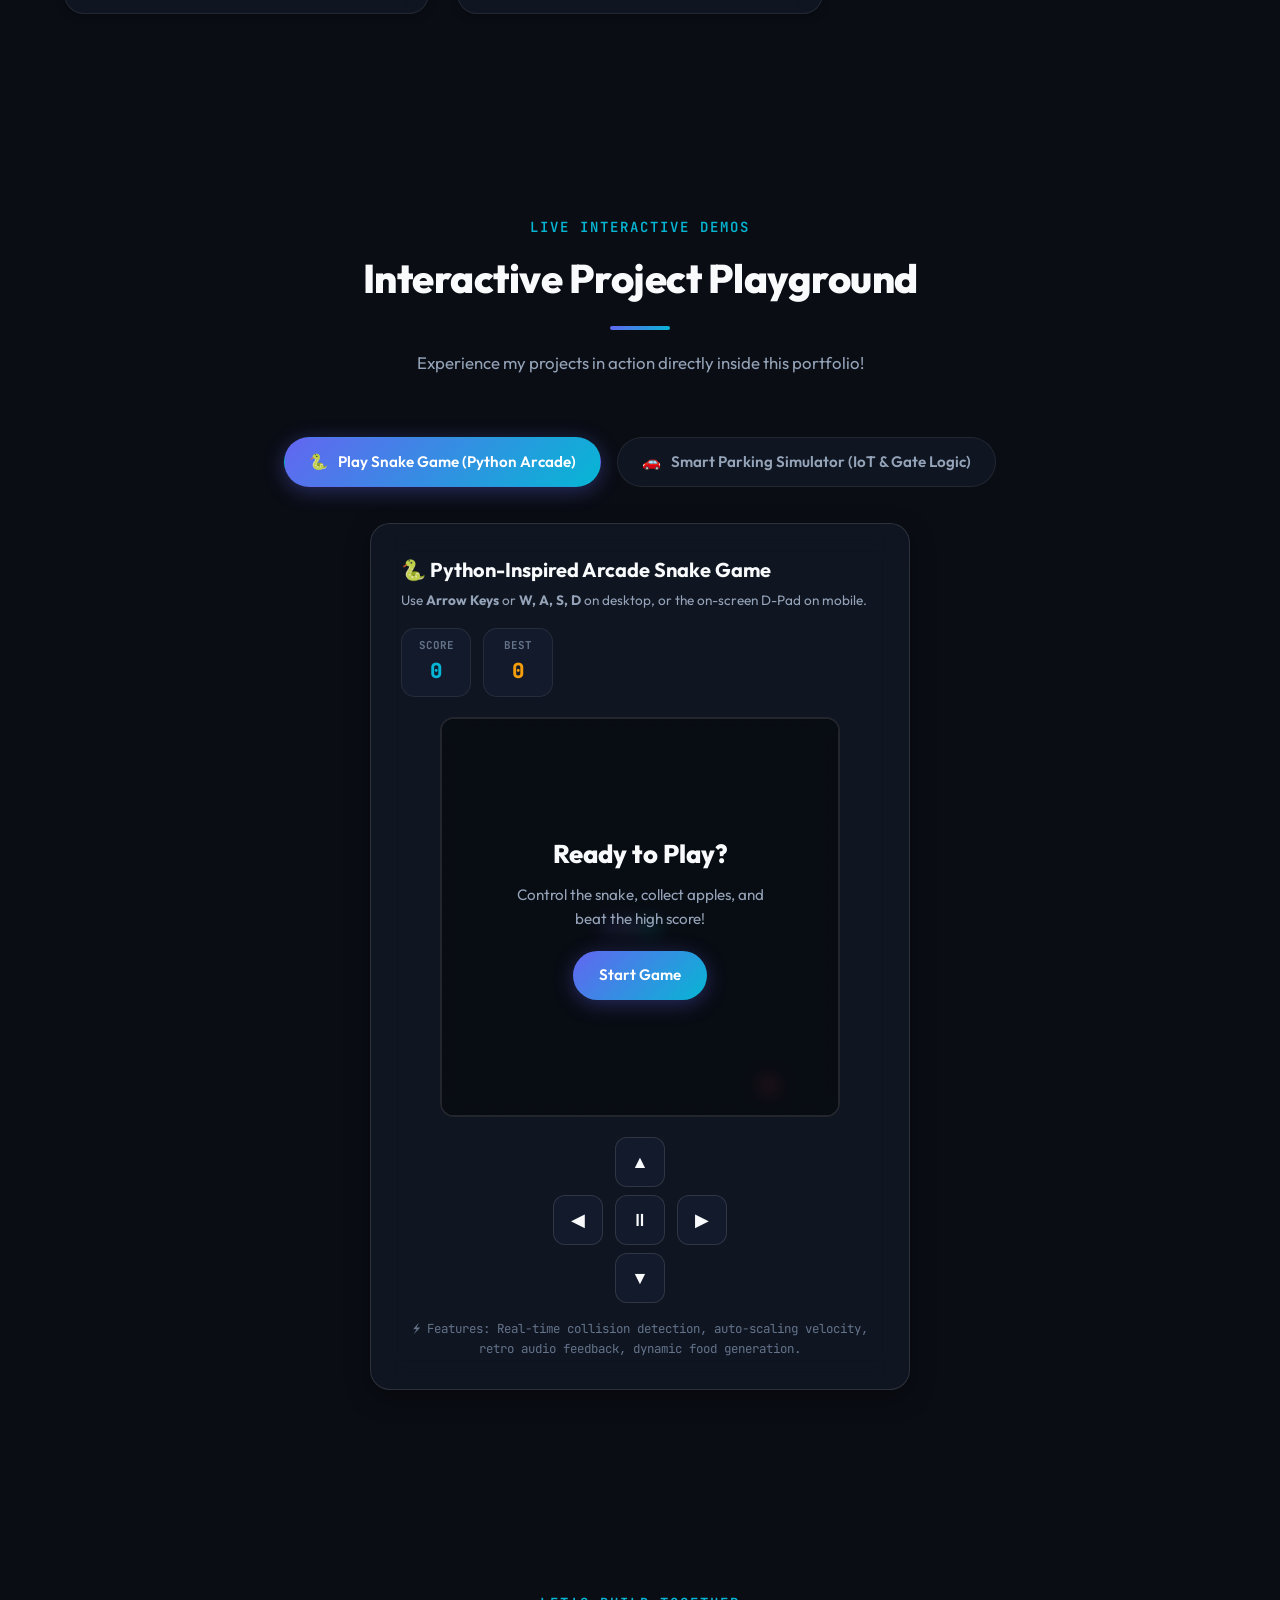
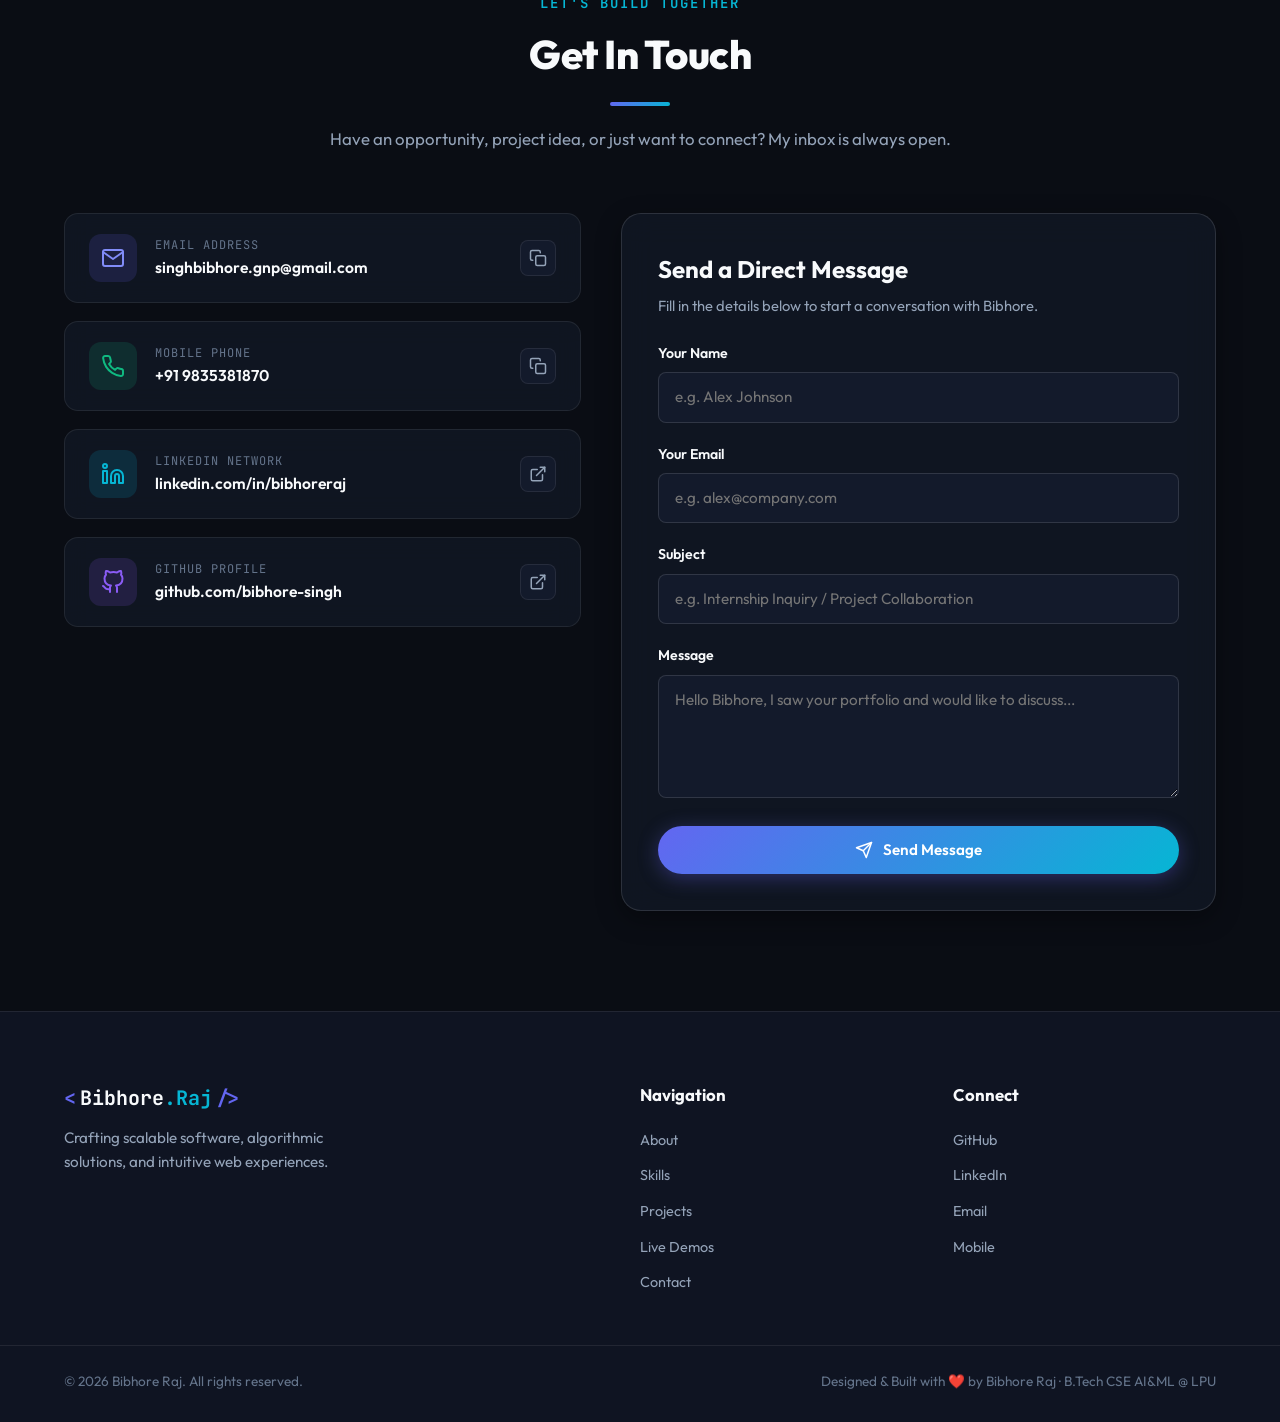
==== commit 5d5b5c75: "feat: implement interactive certificate lightbox modal and add new certification documentation" ====
--- a/index.html
+++ b/index.html
@@ -980,142 +980,213 @@
       <div class="container">
         <div class="section-header">
           <span class="section-subtitle">Accreditations & Training</span>
-          <h2 class="section-title">Certifications</h2>
+          <h2 class="section-title">Verified Certifications</h2>
           <div class="title-bar"></div>
-          <p class="section-intro">Verified credentials from accredited institutes, technical platforms, and academic
-            expos.</p>
+          <p class="section-intro">Official verified credentials and honors from accredited tech programs, hackathons, and global industry platforms.</p>
         </div>
 
         <div class="certificates-grid">
-          <!-- Cert 1 -->
-          <div class="cert-card">
-            <div class="cert-card-top">
-              <div class="cert-badge-icon">🎪</div>
-              <span class="cert-date">Apr '26</span>
-            </div>
-            <h3 class="cert-title">LPU Innotek'2026: Annual Innovation Expo</h3>
-            <p class="cert-issuer">Lovely Professional University</p>
-            <p class="cert-desc">Presented technological innovations, prototype design, and engineering solutions at the
-              prestigious annual university innovation expo.</p>
-            <div class="cert-footer">
-              <span class="cert-verify-tag">
-                <svg xmlns="http://www.w3.org/2000/svg" width="14" height="14" viewBox="0 0 24 24" fill="none"
-                  stroke="currentColor" stroke-width="2" stroke-linecap="round" stroke-linejoin="round">
-                  <path d="M22 11.08V12a10 10 0 1 1-5.93-9.14"></path>
-                  <polyline points="22 4 12 14.01 9 11.01"></polyline>
-                </svg>
-                Innovation Expo Finalist
-              </span>
-            </div>
-          </div>
-
-          <!-- Cert 2 -->
-          <div class="cert-card">
-            <div class="cert-card-top">
-              <div class="cert-badge-icon">💻</div>
-              <span class="cert-date">Jun '26</span>
-            </div>
-            <h3 class="cert-title">C Programming Certification</h3>
-            <p class="cert-issuer">Neo Colab</p>
-            <p class="cert-desc">Rigorous algorithmic problem solving, pointer arithmetic, memory management, and
-              structured procedural programming in C.</p>
-            <div class="cert-footer">
-              <span class="cert-verify-tag">
-                <svg xmlns="http://www.w3.org/2000/svg" width="14" height="14" viewBox="0 0 24 24" fill="none"
-                  stroke="currentColor" stroke-width="2" stroke-linecap="round" stroke-linejoin="round">
-                  <path d="M22 11.08V12a10 10 0 1 1-5.93-9.14"></path>
-                  <polyline points="22 4 12 14.01 9 11.01"></polyline>
-                </svg>
-                Verified Assessment
-              </span>
-            </div>
-          </div>
-
-          <!-- Cert 3 -->
-          <div class="cert-card">
-            <div class="cert-card-top">
-              <div class="cert-badge-icon">🗄️</div>
-              <span class="cert-date">Jun '26</span>
-            </div>
-            <h3 class="cert-title">Database Management & SQL</h3>
-            <p class="cert-issuer">Technical Certification Body</p>
-            <p class="cert-desc">Relational database design, query optimization, joins, indexing, normalization,
-              transaction safety, and SQL server procedures.</p>
-            <div class="cert-footer">
-              <span class="cert-verify-tag">
-                <svg xmlns="http://www.w3.org/2000/svg" width="14" height="14" viewBox="0 0 24 24" fill="none"
-                  stroke="currentColor" stroke-width="2" stroke-linecap="round" stroke-linejoin="round">
-                  <path d="M22 11.08V12a10 10 0 1 1-5.93-9.14"></path>
-                  <polyline points="22 4 12 14.01 9 11.01"></polyline>
-                </svg>
-                SQL Specialist
-              </span>
-            </div>
-          </div>
-
-          <!-- Cert 4 -->
-          <div class="cert-card">
-            <div class="cert-card-top">
-              <div class="cert-badge-icon">🐍</div>
-              <span class="cert-date">Dec '25</span>
-            </div>
-            <h3 class="cert-title">Python Programming</h3>
-            <p class="cert-issuer">Technical Training Program</p>
-            <p class="cert-desc">Core Python, data manipulation, object-oriented concepts, functional programming, and
-              practical script development.</p>
-            <div class="cert-footer">
-              <span class="cert-verify-tag">
-                <svg xmlns="http://www.w3.org/2000/svg" width="14" height="14" viewBox="0 0 24 24" fill="none"
-                  stroke="currentColor" stroke-width="2" stroke-linecap="round" stroke-linejoin="round">
-                  <path d="M22 11.08V12a10 10 0 1 1-5.93-9.14"></path>
-                  <polyline points="22 4 12 14.01 9 11.01"></polyline>
-                </svg>
-                Python Certified
-              </span>
-            </div>
-          </div>
-
-          <!-- Cert 5 -->
-          <div class="cert-card">
-            <div class="cert-card-top">
-              <div class="cert-badge-icon">🤖</div>
-              <span class="cert-date">Mar '26</span>
-            </div>
-            <h3 class="cert-title">Introduction to Artificial Intelligence</h3>
-            <p class="cert-issuer">AI Foundation Program</p>
-            <p class="cert-desc">Fundamentals of intelligent agents, machine learning principles, neural network
-              concepts, and smart automation workflows.</p>
-            <div class="cert-footer">
-              <span class="cert-verify-tag">
-                <svg xmlns="http://www.w3.org/2000/svg" width="14" height="14" viewBox="0 0 24 24" fill="none"
-                  stroke="currentColor" stroke-width="2" stroke-linecap="round" stroke-linejoin="round">
-                  <path d="M22 11.08V12a10 10 0 1 1-5.93-9.14"></path>
-                  <polyline points="22 4 12 14.01 9 11.01"></polyline>
-                </svg>
-                AI Foundations
-              </span>
-            </div>
-          </div>
-
-          <!-- Cert 6 -->
-          <div class="cert-card">
-            <div class="cert-card-top">
-              <div class="cert-badge-icon">❤️</div>
-              <span class="cert-date">Jul '26</span>
-            </div>
-            <h3 class="cert-title">Community Service & Social Impact</h3>
-            <p class="cert-issuer">BEING HELPER FOUNDATION NGO</p>
-            <p class="cert-desc">Recognition of outstanding volunteer contribution, grassroots social impact, youth
-              coordination, and ethical community leadership.</p>
-            <div class="cert-footer">
-              <span class="cert-verify-tag">
-                <svg xmlns="http://www.w3.org/2000/svg" width="14" height="14" viewBox="0 0 24 24" fill="none"
-                  stroke="currentColor" stroke-width="2" stroke-linecap="round" stroke-linejoin="round">
-                  <path d="M22 11.08V12a10 10 0 1 1-5.93-9.14"></path>
-                  <polyline points="22 4 12 14.01 9 11.01"></polyline>
-                </svg>
-                NGO Recognition
-              </span>
+          <!-- Cert 1: AI Bootcamp BlockseBlock & OpenxAI -->
+          <div class="cert-card" data-cert-id="ai-bootcamp">
+            <div class="cert-image-preview" onclick="openCertModal('ai-bootcamp')">
+              <img src="certificates/ai-bootcamp-blockseblock.png" alt="Bootcamp on Artificial Intelligence - BlockseBlock & OpenxAI" loading="lazy">
+              <div class="cert-image-overlay">
+                <span class="cert-zoom-btn">
+                  <svg xmlns="http://www.w3.org/2000/svg" width="18" height="18" viewBox="0 0 24 24" fill="none" stroke="currentColor" stroke-width="2" stroke-linecap="round" stroke-linejoin="round"><circle cx="11" cy="11" r="8"></circle><line x1="21" y1="21" x2="16.65" y2="16.65"></line><line x1="11" y1="8" x2="11" y2="14"></line><line x1="8" y1="11" x2="14" y2="11"></line></svg>
+                  Preview Certificate
+                </span>
+              </div>
+            </div>
+            <div class="cert-body">
+              <div class="cert-card-top">
+                <span class="cert-category-badge ai-badge">🤖 Artificial Intelligence</span>
+                <span class="cert-date">Aug 2025</span>
+              </div>
+              <h3 class="cert-title">Hands-on Bootcamp on Artificial Intelligence</h3>
+              <p class="cert-issuer">BlockseBlock &amp; OpenxAI</p>
+              <p class="cert-desc">Awarded Certificate of Achievement for applied machine learning, neural architectures, AI development workflows, and hands-on technical excellence.</p>
+              <div class="cert-footer">
+                <div class="cert-tags-row">
+                  <span class="cert-verify-tag">
+                    <svg xmlns="http://www.w3.org/2000/svg" width="13" height="13" viewBox="0 0 24 24" fill="none" stroke="currentColor" stroke-width="2" stroke-linecap="round" stroke-linejoin="round"><path d="M22 11.08V12a10 10 0 1 1-5.93-9.14"></path><polyline points="22 4 12 14.01 9 11.01"></polyline></svg>
+                    2025 AI Award
+                  </span>
+                </div>
+                <div class="cert-actions-row">
+                  <button class="cert-btn-preview" onclick="openCertModal('ai-bootcamp')">
+                    <svg xmlns="http://www.w3.org/2000/svg" width="14" height="14" viewBox="0 0 24 24" fill="none" stroke="currentColor" stroke-width="2" stroke-linecap="round" stroke-linejoin="round"><path d="M1 12s4-8 11-8 11 8 11 8-4 8-11 8-11-8-11-8z"></path><circle cx="12" cy="12" r="3"></circle></svg>
+                    View
+                  </button>
+                  <a href="certificates/ai-bootcamp-blockseblock.pdf" target="_blank" rel="noopener noreferrer" class="cert-btn-pdf" title="Open Official PDF">
+                    <svg xmlns="http://www.w3.org/2000/svg" width="14" height="14" viewBox="0 0 24 24" fill="none" stroke="currentColor" stroke-width="2" stroke-linecap="round" stroke-linejoin="round"><path d="M21 15v4a2 2 0 0 1-2 2H5a2 2 0 0 1-2-2v-4"></path><polyline points="7 10 12 15 17 10"></polyline><line x1="12" y1="15" x2="12" y2="3"></line></svg>
+                    PDF
+                  </a>
+                </div>
+              </div>
+            </div>
+          </div>
+
+          <!-- Cert 2: Infosys Springboard Python -->
+          <div class="cert-card" data-cert-id="infosys-python">
+            <div class="cert-image-preview" onclick="openCertModal('infosys-python')">
+              <img src="certificates/infosys-springboard-python.png" alt="Introduction to Python - Infosys Springboard" loading="lazy">
+              <div class="cert-image-overlay">
+                <span class="cert-zoom-btn">
+                  <svg xmlns="http://www.w3.org/2000/svg" width="18" height="18" viewBox="0 0 24 24" fill="none" stroke="currentColor" stroke-width="2" stroke-linecap="round" stroke-linejoin="round"><circle cx="11" cy="11" r="8"></circle><line x1="21" y1="21" x2="16.65" y2="16.65"></line><line x1="11" y1="8" x2="11" y2="14"></line><line x1="8" y1="11" x2="14" y2="11"></line></svg>
+                  Preview Certificate
+                </span>
+              </div>
+            </div>
+            <div class="cert-body">
+              <div class="cert-card-top">
+                <span class="cert-category-badge python-badge">🐍 Python Programming</span>
+                <span class="cert-date">Feb 2026</span>
+              </div>
+              <h3 class="cert-title">Introduction to Python</h3>
+              <p class="cert-issuer">Infosys Springboard</p>
+              <p class="cert-desc">Course Completion Certificate covering core Python architecture, data structures, algorithms, object-oriented concepts, and clean coding paradigms.</p>
+              <div class="cert-footer">
+                <div class="cert-tags-row">
+                  <span class="cert-verify-tag">
+                    <svg xmlns="http://www.w3.org/2000/svg" width="13" height="13" viewBox="0 0 24 24" fill="none" stroke="currentColor" stroke-width="2" stroke-linecap="round" stroke-linejoin="round"><path d="M22 11.08V12a10 10 0 1 1-5.93-9.14"></path><polyline points="22 4 12 14.01 9 11.01"></polyline></svg>
+                    Infosys Verified
+                  </span>
+                </div>
+                <div class="cert-actions-row">
+                  <button class="cert-btn-preview" onclick="openCertModal('infosys-python')">
+                    <svg xmlns="http://www.w3.org/2000/svg" width="14" height="14" viewBox="0 0 24 24" fill="none" stroke="currentColor" stroke-width="2" stroke-linecap="round" stroke-linejoin="round"><path d="M1 12s4-8 11-8 11 8 11 8-4 8-11 8-11-8-11-8z"></path><circle cx="12" cy="12" r="3"></circle></svg>
+                    View
+                  </button>
+                  <a href="https://verify.onwingspan.com" target="_blank" rel="noopener noreferrer" class="cert-btn-link" title="Verify at Wingspan">
+                    <svg xmlns="http://www.w3.org/2000/svg" width="14" height="14" viewBox="0 0 24 24" fill="none" stroke="currentColor" stroke-width="2" stroke-linecap="round" stroke-linejoin="round"><path d="M18 13v6a2 2 0 0 1-2 2H5a2 2 0 0 1-2-2V8a2 2 0 0 1 2-2h6"></path><polyline points="15 3 21 3 21 9"></polyline><line x1="10" y1="14" x2="21" y2="3"></line></svg>
+                    Verify
+                  </a>
+                  <a href="certificates/infosys-springboard-python.pdf" target="_blank" rel="noopener noreferrer" class="cert-btn-pdf" title="Open Official PDF">
+                    <svg xmlns="http://www.w3.org/2000/svg" width="14" height="14" viewBox="0 0 24 24" fill="none" stroke="currentColor" stroke-width="2" stroke-linecap="round" stroke-linejoin="round"><path d="M21 15v4a2 2 0 0 1-2 2H5a2 2 0 0 1-2-2v-4"></path><polyline points="7 10 12 15 17 10"></polyline><line x1="12" y1="15" x2="12" y2="3"></line></svg>
+                    PDF
+                  </a>
+                </div>
+              </div>
+            </div>
+          </div>
+
+          <!-- Cert 3: Google Student Ambassador Algo-N-Hunt -->
+          <div class="cert-card" data-cert-id="google-algo-hunt">
+            <div class="cert-image-preview" onclick="openCertModal('google-algo-hunt')">
+              <img src="certificates/google-student-ambassador-algo-n-hunt.png" alt="Google Student Ambassador Program - Algo-N-Hunt" loading="lazy">
+              <div class="cert-image-overlay">
+                <span class="cert-zoom-btn">
+                  <svg xmlns="http://www.w3.org/2000/svg" width="18" height="18" viewBox="0 0 24 24" fill="none" stroke="currentColor" stroke-width="2" stroke-linecap="round" stroke-linejoin="round"><circle cx="11" cy="11" r="8"></circle><line x1="21" y1="21" x2="16.65" y2="16.65"></line><line x1="11" y1="8" x2="11" y2="14"></line><line x1="8" y1="11" x2="14" y2="11"></line></svg>
+                  Preview Certificate
+                </span>
+              </div>
+            </div>
+            <div class="cert-body">
+              <div class="cert-card-top">
+                <span class="cert-category-badge google-badge">🌐 Google Student Program</span>
+                <span class="cert-date">Nov 2025</span>
+              </div>
+              <h3 class="cert-title">Algo-N-Hunt Competitive Event</h3>
+              <p class="cert-issuer">Google Student Ambassador Program @ LPU</p>
+              <p class="cert-desc">Recognized for competitive problem solving, technical leadership, and active contribution to fostering innovation and algorithmic thinking in the university community.</p>
+              <div class="cert-footer">
+                <div class="cert-tags-row">
+                  <span class="cert-verify-tag">
+                    <svg xmlns="http://www.w3.org/2000/svg" width="13" height="13" viewBox="0 0 24 24" fill="none" stroke="currentColor" stroke-width="2" stroke-linecap="round" stroke-linejoin="round"><path d="M22 11.08V12a10 10 0 1 1-5.93-9.14"></path><polyline points="22 4 12 14.01 9 11.01"></polyline></svg>
+                    GSA Verified
+                  </span>
+                </div>
+                <div class="cert-actions-row">
+                  <button class="cert-btn-preview" onclick="openCertModal('google-algo-hunt')">
+                    <svg xmlns="http://www.w3.org/2000/svg" width="14" height="14" viewBox="0 0 24 24" fill="none" stroke="currentColor" stroke-width="2" stroke-linecap="round" stroke-linejoin="round"><path d="M1 12s4-8 11-8 11 8 11 8-4 8-11 8-11-8-11-8z"></path><circle cx="12" cy="12" r="3"></circle></svg>
+                    View
+                  </button>
+                  <a href="certificates/google-student-ambassador-algo-n-hunt.pdf" target="_blank" rel="noopener noreferrer" class="cert-btn-pdf" title="Open Official PDF">
+                    <svg xmlns="http://www.w3.org/2000/svg" width="14" height="14" viewBox="0 0 24 24" fill="none" stroke="currentColor" stroke-width="2" stroke-linecap="round" stroke-linejoin="round"><path d="M21 15v4a2 2 0 0 1-2 2H5a2 2 0 0 1-2-2v-4"></path><polyline points="7 10 12 15 17 10"></polyline><line x1="12" y1="15" x2="12" y2="3"></line></svg>
+                    PDF
+                  </a>
+                </div>
+              </div>
+            </div>
+          </div>
+
+          <!-- Cert 4: OPTIMUS Algo-N-Hunt Coding Marathon -->
+          <div class="cert-card" data-cert-id="optimus-algo-hunt">
+            <div class="cert-image-preview" onclick="openCertModal('optimus-algo-hunt')">
+              <img src="certificates/optimus-algo-n-hunt.png" alt="ALGO-N-HUNT Competitive Marathon - OPTIMUS" loading="lazy">
+              <div class="cert-image-overlay">
+                <span class="cert-zoom-btn">
+                  <svg xmlns="http://www.w3.org/2000/svg" width="18" height="18" viewBox="0 0 24 24" fill="none" stroke="currentColor" stroke-width="2" stroke-linecap="round" stroke-linejoin="round"><circle cx="11" cy="11" r="8"></circle><line x1="21" y1="21" x2="16.65" y2="16.65"></line><line x1="11" y1="8" x2="11" y2="14"></line><line x1="8" y1="11" x2="14" y2="11"></line></svg>
+                  Preview Certificate
+                </span>
+              </div>
+            </div>
+            <div class="cert-body">
+              <div class="cert-card-top">
+                <span class="cert-category-badge coding-badge">⚡ Competitive Coding</span>
+                <span class="cert-date">Nov 2025</span>
+              </div>
+              <h3 class="cert-title">ALGO-N-HUNT Coding &amp; Puzzle Marathon</h3>
+              <p class="cert-issuer">Student Organization OPTIMUS</p>
+              <p class="cert-desc">Demonstrated analytical thinking, algorithmic precision, multi-round problem solving, and teamwork in an intensive competitive programming marathon.</p>
+              <div class="cert-footer">
+                <div class="cert-tags-row">
+                  <span class="cert-verify-tag">
+                    <svg xmlns="http://www.w3.org/2000/svg" width="13" height="13" viewBox="0 0 24 24" fill="none" stroke="currentColor" stroke-width="2" stroke-linecap="round" stroke-linejoin="round"><path d="M22 11.08V12a10 10 0 1 1-5.93-9.14"></path><polyline points="22 4 12 14.01 9 11.01"></polyline></svg>
+                    OPTIMUS Marathon
+                  </span>
+                </div>
+                <div class="cert-actions-row">
+                  <button class="cert-btn-preview" onclick="openCertModal('optimus-algo-hunt')">
+                    <svg xmlns="http://www.w3.org/2000/svg" width="14" height="14" viewBox="0 0 24 24" fill="none" stroke="currentColor" stroke-width="2" stroke-linecap="round" stroke-linejoin="round"><path d="M1 12s4-8 11-8 11 8 11 8-4 8-11 8-11-8-11-8z"></path><circle cx="12" cy="12" r="3"></circle></svg>
+                    View
+                  </button>
+                  <a href="certificates/optimus-algo-n-hunt.pdf" target="_blank" rel="noopener noreferrer" class="cert-btn-pdf" title="Open Official PDF">
+                    <svg xmlns="http://www.w3.org/2000/svg" width="14" height="14" viewBox="0 0 24 24" fill="none" stroke="currentColor" stroke-width="2" stroke-linecap="round" stroke-linejoin="round"><path d="M21 15v4a2 2 0 0 1-2 2H5a2 2 0 0 1-2-2v-4"></path><polyline points="7 10 12 15 17 10"></polyline><line x1="12" y1="15" x2="12" y2="3"></line></svg>
+                    PDF
+                  </a>
+                </div>
+              </div>
+            </div>
+          </div>
+
+          <!-- Cert 5: Hack Node India Hackathon -->
+          <div class="cert-card" data-cert-id="hack-node-india">
+            <div class="cert-image-preview" onclick="openCertModal('hack-node-india')">
+              <img src="certificates/hack-node-india-hackathon.png" alt="Hack Node India Hackathon - BlockseBlock & Web3 Sabha" loading="lazy">
+              <div class="cert-image-overlay">
+                <span class="cert-zoom-btn">
+                  <svg xmlns="http://www.w3.org/2000/svg" width="18" height="18" viewBox="0 0 24 24" fill="none" stroke="currentColor" stroke-width="2" stroke-linecap="round" stroke-linejoin="round"><circle cx="11" cy="11" r="8"></circle><line x1="21" y1="21" x2="16.65" y2="16.65"></line><line x1="11" y1="8" x2="11" y2="14"></line><line x1="8" y1="11" x2="14" y2="11"></line></svg>
+                  Preview Certificate
+                </span>
+              </div>
+            </div>
+            <div class="cert-body">
+              <div class="cert-card-top">
+                <span class="cert-category-badge hackathon-badge">🏆 Web3 &amp; Hackathon</span>
+                <span class="cert-date">Sep 2025</span>
+              </div>
+              <h3 class="cert-title">Hack Node India Hackathon</h3>
+              <p class="cert-issuer">BlockseBlock &amp; Web3 Sabha</p>
+              <p class="cert-desc">Certificate of Participation for attending and building at the nationwide Hack Node India Hackathon with rapid web prototyping and decentralized technology.</p>
+              <div class="cert-footer">
+                <div class="cert-tags-row">
+                  <span class="cert-verify-tag">
+                    <svg xmlns="http://www.w3.org/2000/svg" width="13" height="13" viewBox="0 0 24 24" fill="none" stroke="currentColor" stroke-width="2" stroke-linecap="round" stroke-linejoin="round"><path d="M22 11.08V12a10 10 0 1 1-5.93-9.14"></path><polyline points="22 4 12 14.01 9 11.01"></polyline></svg>
+                    ID: BSB-KALLDO-MEZPI544
+                  </span>
+                </div>
+                <div class="cert-actions-row">
+                  <button class="cert-btn-preview" onclick="openCertModal('hack-node-india')">
+                    <svg xmlns="http://www.w3.org/2000/svg" width="14" height="14" viewBox="0 0 24 24" fill="none" stroke="currentColor" stroke-width="2" stroke-linecap="round" stroke-linejoin="round"><path d="M1 12s4-8 11-8 11 8 11 8-4 8-11 8-11-8-11-8z"></path><circle cx="12" cy="12" r="3"></circle></svg>
+                    View
+                  </button>
+                  <a href="certificates/hack-node-india-hackathon.pdf" target="_blank" rel="noopener noreferrer" class="cert-btn-pdf" title="Open Official PDF">
+                    <svg xmlns="http://www.w3.org/2000/svg" width="14" height="14" viewBox="0 0 24 24" fill="none" stroke="currentColor" stroke-width="2" stroke-linecap="round" stroke-linejoin="round"><path d="M21 15v4a2 2 0 0 1-2 2H5a2 2 0 0 1-2-2v-4"></path><polyline points="7 10 12 15 17 10"></polyline><line x1="12" y1="15" x2="12" y2="3"></line></svg>
+                    PDF
+                  </a>
+                </div>
+              </div>
             </div>
           </div>
         </div>
@@ -1472,6 +1543,39 @@
     </section>
   </main>
 
+  <!-- Certificate Lightbox Modal -->
+  <div class="cert-modal-backdrop" id="certModalBackdrop" onclick="closeCertModal(event)">
+    <div class="cert-modal-dialog" onclick="event.stopPropagation()">
+      <button class="cert-modal-close" onclick="closeCertModal()" aria-label="Close certificate preview">
+        <svg xmlns="http://www.w3.org/2000/svg" width="20" height="20" viewBox="0 0 24 24" fill="none" stroke="currentColor" stroke-width="2" stroke-linecap="round" stroke-linejoin="round"><line x1="18" y1="6" x2="6" y2="18"></line><line x1="6" y1="6" x2="18" y2="18"></line></svg>
+      </button>
+      <div class="cert-modal-image-wrap">
+        <img id="certModalImg" src="" alt="Certificate Full Preview" class="cert-modal-img">
+      </div>
+      <div class="cert-modal-info">
+        <div class="cert-modal-header">
+          <div>
+            <span class="cert-modal-badge" id="certModalBadge">🤖 Artificial Intelligence</span>
+            <h3 class="cert-modal-title" id="certModalTitle">Certificate Title</h3>
+            <p class="cert-modal-issuer" id="certModalIssuer">Issuing Body</p>
+          </div>
+          <span class="cert-modal-date" id="certModalDate">Aug 2025</span>
+        </div>
+        <p class="cert-modal-desc" id="certModalDesc">Certificate description details.</p>
+        <div class="cert-modal-actions" id="certModalActions">
+          <a id="certModalPdfBtn" href="" target="_blank" rel="noopener noreferrer" class="btn btn-primary btn-sm">
+            <svg xmlns="http://www.w3.org/2000/svg" width="16" height="16" viewBox="0 0 24 24" fill="none" stroke="currentColor" stroke-width="2" stroke-linecap="round" stroke-linejoin="round"><path d="M21 15v4a2 2 0 0 1-2 2H5a2 2 0 0 1-2-2v-4"></path><polyline points="7 10 12 15 17 10"></polyline><line x1="12" y1="15" x2="12" y2="3"></line></svg>
+            <span>Open Original PDF</span>
+          </a>
+          <a id="certModalVerifyBtn" href="" target="_blank" rel="noopener noreferrer" class="btn btn-secondary btn-sm" style="display:none;">
+            <svg xmlns="http://www.w3.org/2000/svg" width="16" height="16" viewBox="0 0 24 24" fill="none" stroke="currentColor" stroke-width="2" stroke-linecap="round" stroke-linejoin="round"><path d="M18 13v6a2 2 0 0 1-2 2H5a2 2 0 0 1-2-2V8a2 2 0 0 1 2-2h6"></path><polyline points="15 3 21 3 21 9"></polyline><line x1="10" y1="14" x2="21" y2="3"></line></svg>
+            <span>Verify Credential</span>
+          </a>
+        </div>
+      </div>
+    </div>
+  </div>
+
   <!-- Toast Alert for Copying / Feedback -->
   <div class="toast-notification" id="toastNotification">
     <span class="toast-icon">✓</span>
--- a/style.css
+++ b/style.css
@@ -1648,49 +1648,149 @@
    -------------------------------------------------------------------------- */
 .certificates-grid {
   display: grid;
-  grid-template-columns: repeat(auto-fill, minmax(320px, 1fr));
-  gap: 24px;
+  grid-template-columns: repeat(auto-fill, minmax(340px, 1fr));
+  gap: 28px;
 }
 
 .cert-card {
   background: var(--bg-card);
   border: 1px solid var(--border-subtle);
-  border-radius: var(--radius-md);
-  padding: 26px;
+  border-radius: var(--radius-lg);
+  overflow: hidden;
   display: flex;
   flex-direction: column;
-  backdrop-filter: blur(12px);
-  transition: all var(--transition-fast);
-}
+  backdrop-filter: blur(14px);
+  transition: transform var(--transition-fast), border-color var(--transition-fast), box-shadow var(--transition-fast);
+  box-shadow: var(--shadow-sm);
+}
+
 .cert-card:hover {
-  transform: translateY(-4px);
+  transform: translateY(-5px);
   border-color: var(--secondary);
+  box-shadow: 0 12px 30px rgba(6, 182, 212, 0.18);
+}
+
+/* Certificate Image Preview */
+.cert-image-preview {
+  position: relative;
+  width: 100%;
+  height: 210px;
+  background: #0f172a;
+  overflow: hidden;
+  cursor: pointer;
+  border-bottom: 1px solid var(--border-subtle);
+}
+
+.cert-image-preview img {
+  width: 100%;
+  height: 100%;
+  object-fit: cover;
+  object-position: center top;
+  transition: transform 0.4s ease;
+}
+
+.cert-card:hover .cert-image-preview img {
+  transform: scale(1.05);
+}
+
+.cert-image-overlay {
+  position: absolute;
+  inset: 0;
+  background: rgba(10, 13, 20, 0.65);
+  backdrop-filter: blur(3px);
+  display: flex;
+  align-items: center;
+  justify-content: center;
+  opacity: 0;
+  transition: opacity 0.3s ease;
+}
+
+.cert-image-preview:hover .cert-image-overlay {
+  opacity: 1;
+}
+
+.cert-zoom-btn {
+  display: inline-flex;
+  align-items: center;
+  gap: 8px;
+  padding: 8px 16px;
+  background: var(--gradient-brand);
+  color: #ffffff;
+  border-radius: var(--radius-full);
+  font-size: 0.85rem;
+  font-weight: 700;
   box-shadow: var(--shadow-md);
+  transform: translateY(8px);
+  transition: transform 0.3s ease;
+}
+
+.cert-image-preview:hover .cert-zoom-btn {
+  transform: translateY(0);
+}
+
+/* Certificate Body */
+.cert-body {
+  padding: 22px 24px;
+  display: flex;
+  flex-direction: column;
+  flex-grow: 1;
 }
 
 .cert-card-top {
   display: flex;
   align-items: center;
   justify-content: space-between;
-  margin-bottom: 16px;
-}
-
-.cert-badge-icon {
-  width: 44px;
-  height: 44px;
-  border-radius: 12px;
-  background: var(--bg-card-solid);
-  display: flex;
-  align-items: center;
-  justify-content: center;
-  font-size: 1.3rem;
-  border: 1px solid var(--border-glass);
+  margin-bottom: 12px;
+  gap: 8px;
+}
+
+.cert-category-badge {
+  font-family: var(--font-mono);
+  font-size: 0.72rem;
+  font-weight: 700;
+  padding: 4px 10px;
+  border-radius: var(--radius-sm);
+  display: inline-flex;
+  align-items: center;
+  gap: 5px;
+  text-transform: uppercase;
+  letter-spacing: 0.5px;
+}
+
+.cert-category-badge.ai-badge {
+  background: rgba(139, 92, 246, 0.15);
+  color: #a78bfa;
+  border: 1px solid rgba(139, 92, 246, 0.3);
+}
+
+.cert-category-badge.python-badge {
+  background: rgba(16, 185, 129, 0.15);
+  color: #34d399;
+  border: 1px solid rgba(16, 185, 129, 0.3);
+}
+
+.cert-category-badge.google-badge {
+  background: rgba(56, 189, 248, 0.15);
+  color: #38bdf8;
+  border: 1px solid rgba(56, 189, 248, 0.3);
+}
+
+.cert-category-badge.coding-badge {
+  background: rgba(245, 158, 11, 0.15);
+  color: #fbbf24;
+  border: 1px solid rgba(245, 158, 11, 0.3);
+}
+
+.cert-category-badge.hackathon-badge {
+  background: rgba(244, 63, 94, 0.15);
+  color: #fb7185;
+  border: 1px solid rgba(244, 63, 94, 0.3);
 }
 
 .cert-date {
   font-family: var(--font-mono);
-  font-size: 0.8rem;
-  color: var(--secondary);
+  font-size: 0.78rem;
+  color: var(--text-muted);
   font-weight: 600;
 }
 
@@ -1698,39 +1798,252 @@
   font-size: 1.15rem;
   font-weight: 700;
   color: var(--text-primary);
-  margin-bottom: 6px;
+  line-height: 1.35;
+  margin-bottom: 4px;
 }
 
 .cert-issuer {
-  font-size: 0.88rem;
-  color: var(--text-muted);
+  font-size: 0.85rem;
+  color: var(--secondary);
   font-weight: 600;
   margin-bottom: 12px;
+  font-family: var(--font-mono);
 }
 
 .cert-desc {
   font-size: 0.88rem;
   color: var(--text-secondary);
-  line-height: 1.55;
+  line-height: 1.6;
   margin-bottom: 20px;
 }
 
 .cert-footer {
   margin-top: auto;
+  padding-top: 14px;
+  border-top: 1px solid var(--border-subtle);
+  display: flex;
+  align-items: center;
+  justify-content: space-between;
+  flex-wrap: wrap;
+  gap: 10px;
+}
+
+.cert-tags-row {
+  display: flex;
+  align-items: center;
+  gap: 8px;
 }
 
 .cert-verify-tag {
   display: inline-flex;
   align-items: center;
-  gap: 6px;
-  font-family: var(--font-mono);
-  font-size: 0.75rem;
+  gap: 5px;
+  font-family: var(--font-mono);
+  font-size: 0.72rem;
   color: var(--accent-emerald);
   background: rgba(16, 185, 129, 0.12);
-  padding: 4px 10px;
+  padding: 4px 9px;
   border-radius: var(--radius-full);
   border: 1px solid rgba(16, 185, 129, 0.25);
   font-weight: 600;
+}
+
+.cert-actions-row {
+  display: flex;
+  align-items: center;
+  gap: 8px;
+}
+
+.cert-btn-preview,
+.cert-btn-pdf,
+.cert-btn-link {
+  display: inline-flex;
+  align-items: center;
+  gap: 5px;
+  padding: 5px 11px;
+  border-radius: var(--radius-sm);
+  font-size: 0.78rem;
+  font-weight: 700;
+  font-family: var(--font-mono);
+  cursor: pointer;
+  transition: all var(--transition-fast);
+  text-decoration: none;
+}
+
+.cert-btn-preview {
+  background: rgba(99, 102, 241, 0.15);
+  color: var(--primary-light);
+  border: 1px solid rgba(99, 102, 241, 0.3);
+}
+.cert-btn-preview:hover {
+  background: var(--primary);
+  color: #ffffff;
+  border-color: var(--primary);
+}
+
+.cert-btn-pdf {
+  background: rgba(255, 255, 255, 0.06);
+  color: var(--text-primary);
+  border: 1px solid var(--border-subtle);
+}
+.cert-btn-pdf:hover {
+  background: rgba(255, 255, 255, 0.15);
+  border-color: var(--border-glass);
+}
+
+.cert-btn-link {
+  background: rgba(6, 182, 212, 0.12);
+  color: var(--secondary);
+  border: 1px solid rgba(6, 182, 212, 0.25);
+}
+.cert-btn-link:hover {
+  background: var(--secondary);
+  color: #0f172a;
+}
+
+/* ==========================================================================
+   Certificate Lightbox Modal
+   ========================================================================== */
+.cert-modal-backdrop {
+  position: fixed;
+  inset: 0;
+  background: rgba(6, 9, 18, 0.85);
+  backdrop-filter: blur(12px);
+  -webkit-backdrop-filter: blur(12px);
+  z-index: 2000;
+  display: flex;
+  align-items: center;
+  justify-content: center;
+  padding: 24px;
+  opacity: 0;
+  pointer-events: none;
+  transition: opacity 0.3s ease;
+}
+
+.cert-modal-backdrop.active {
+  opacity: 1;
+  pointer-events: auto;
+}
+
+.cert-modal-dialog {
+  position: relative;
+  background: var(--bg-card-solid);
+  border: 1px solid var(--border-glass);
+  border-radius: var(--radius-lg);
+  max-width: 900px;
+  width: 100%;
+  max-height: 90vh;
+  overflow-y: auto;
+  box-shadow: 0 20px 60px rgba(0, 0, 0, 0.6);
+  display: flex;
+  flex-direction: column;
+  transform: scale(0.94) translateY(20px);
+  transition: transform 0.3s cubic-bezier(0.16, 1, 0.3, 1);
+}
+
+.cert-modal-backdrop.active .cert-modal-dialog {
+  transform: scale(1) translateY(0);
+}
+
+.cert-modal-close {
+  position: absolute;
+  top: 16px;
+  right: 16px;
+  width: 36px;
+  height: 36px;
+  border-radius: 50%;
+  background: rgba(0, 0, 0, 0.6);
+  border: 1px solid var(--border-glass);
+  color: #ffffff;
+  display: flex;
+  align-items: center;
+  justify-content: center;
+  cursor: pointer;
+  z-index: 10;
+  transition: all var(--transition-fast);
+}
+
+.cert-modal-close:hover {
+  background: #ef4444;
+  transform: rotate(90deg);
+}
+
+.cert-modal-image-wrap {
+  width: 100%;
+  background: #020617;
+  padding: 16px;
+  display: flex;
+  align-items: center;
+  justify-content: center;
+  border-bottom: 1px solid var(--border-subtle);
+}
+
+.cert-modal-img {
+  max-width: 100%;
+  max-height: 55vh;
+  object-fit: contain;
+  border-radius: var(--radius-sm);
+  box-shadow: var(--shadow-lg);
+}
+
+.cert-modal-info {
+  padding: 24px 28px;
+}
+
+.cert-modal-header {
+  display: flex;
+  align-items: flex-start;
+  justify-content: space-between;
+  gap: 16px;
+  margin-bottom: 12px;
+}
+
+.cert-modal-badge {
+  display: inline-block;
+  font-family: var(--font-mono);
+  font-size: 0.75rem;
+  font-weight: 700;
+  padding: 4px 10px;
+  border-radius: var(--radius-sm);
+  margin-bottom: 8px;
+  background: rgba(99, 102, 241, 0.15);
+  color: var(--primary-light);
+}
+
+.cert-modal-title {
+  font-size: 1.35rem;
+  font-weight: 800;
+  color: var(--text-primary);
+  margin-bottom: 4px;
+}
+
+.cert-modal-issuer {
+  font-size: 0.95rem;
+  color: var(--secondary);
+  font-weight: 600;
+  font-family: var(--font-mono);
+}
+
+.cert-modal-date {
+  font-family: var(--font-mono);
+  font-size: 0.85rem;
+  color: var(--text-muted);
+  font-weight: 600;
+  white-space: nowrap;
+}
+
+.cert-modal-desc {
+  font-size: 0.95rem;
+  color: var(--text-secondary);
+  line-height: 1.6;
+  margin-bottom: 20px;
+}
+
+.cert-modal-actions {
+  display: flex;
+  align-items: center;
+  gap: 14px;
+  flex-wrap: wrap;
 }
 
 /* --------------------------------------------------------------------------
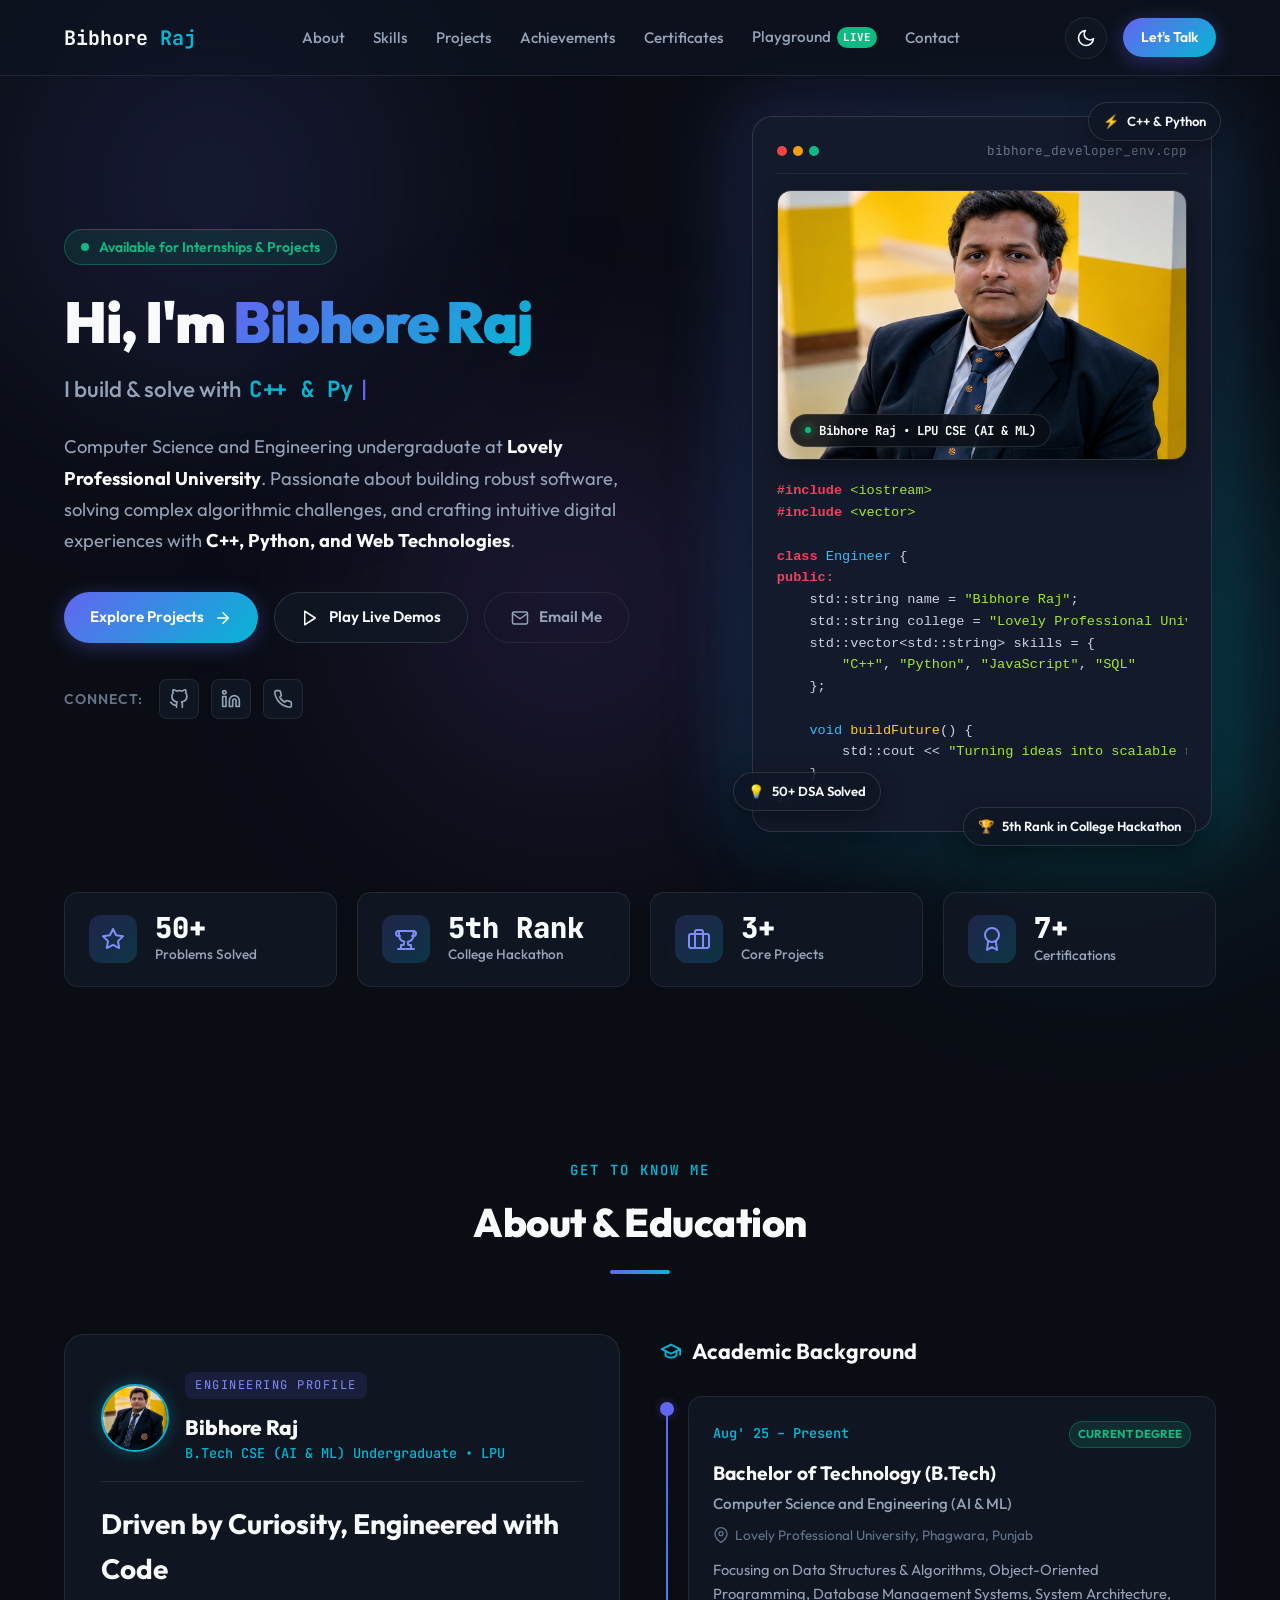
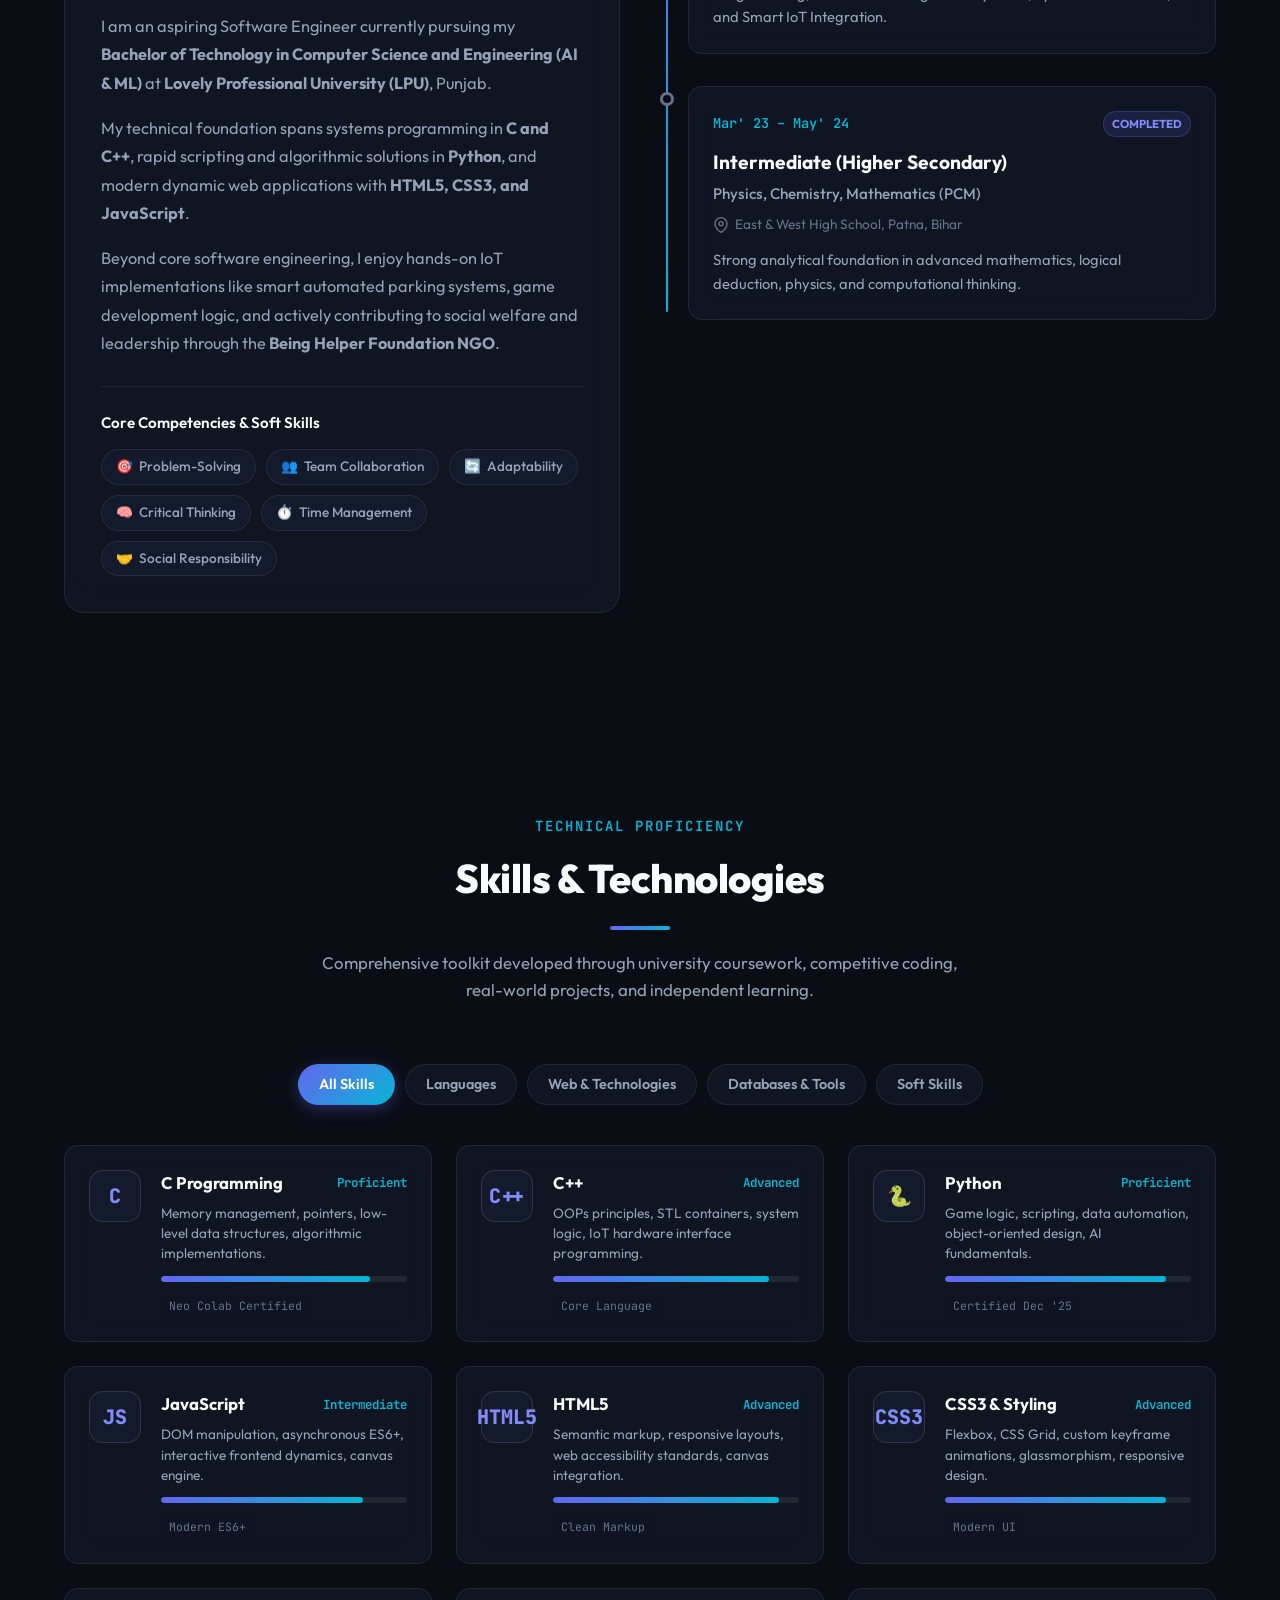
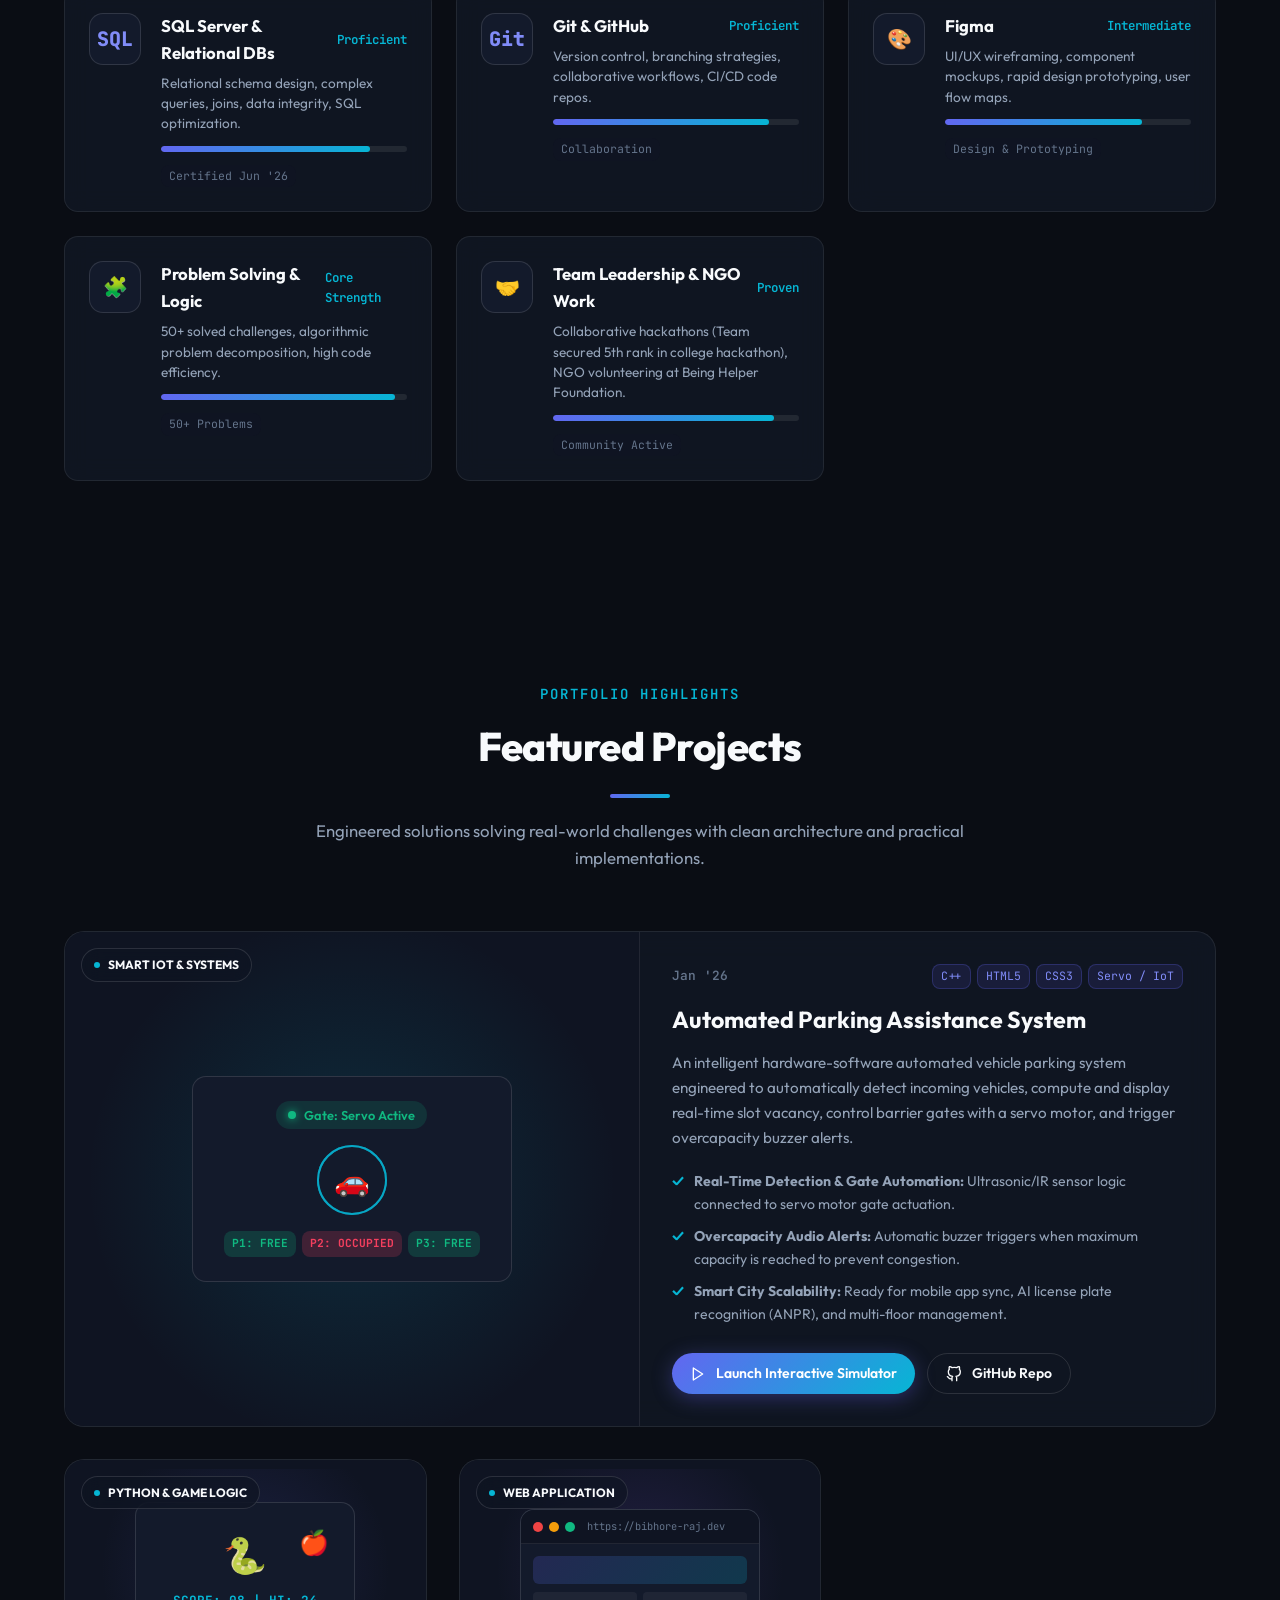
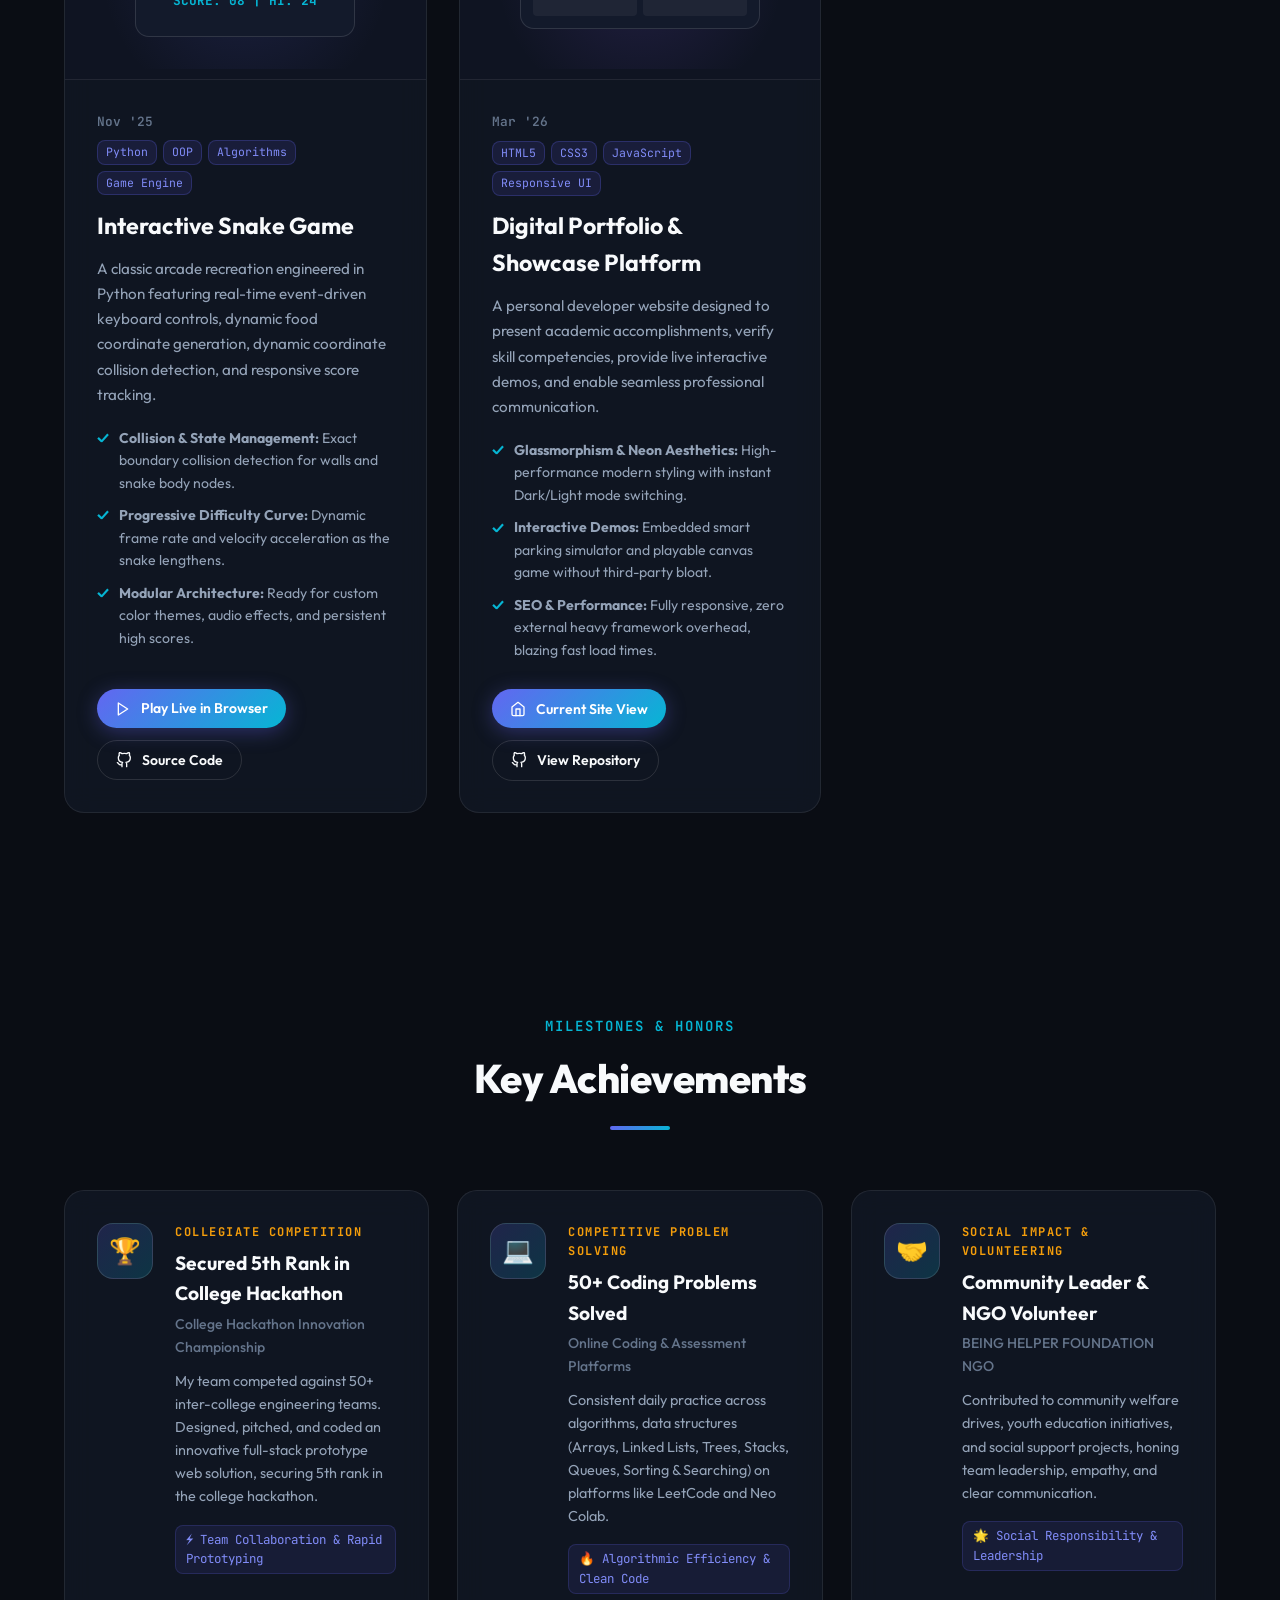
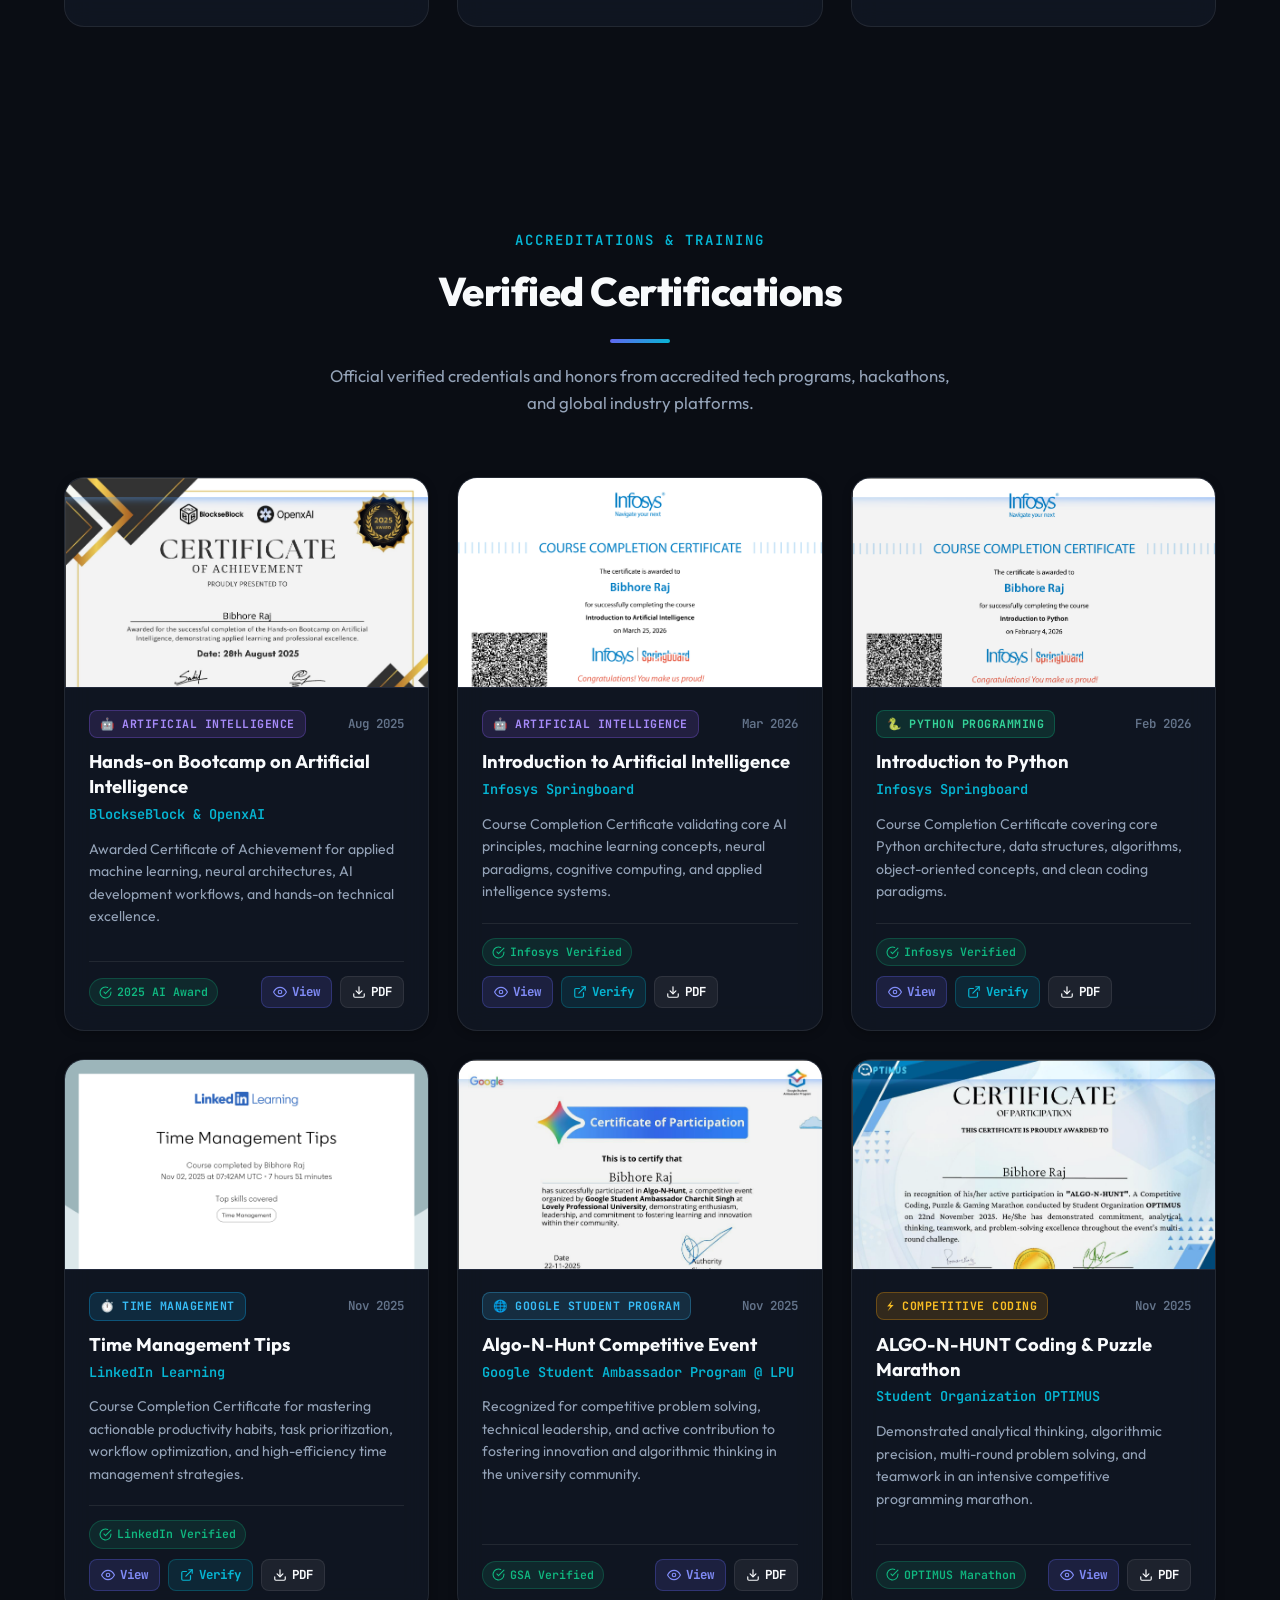
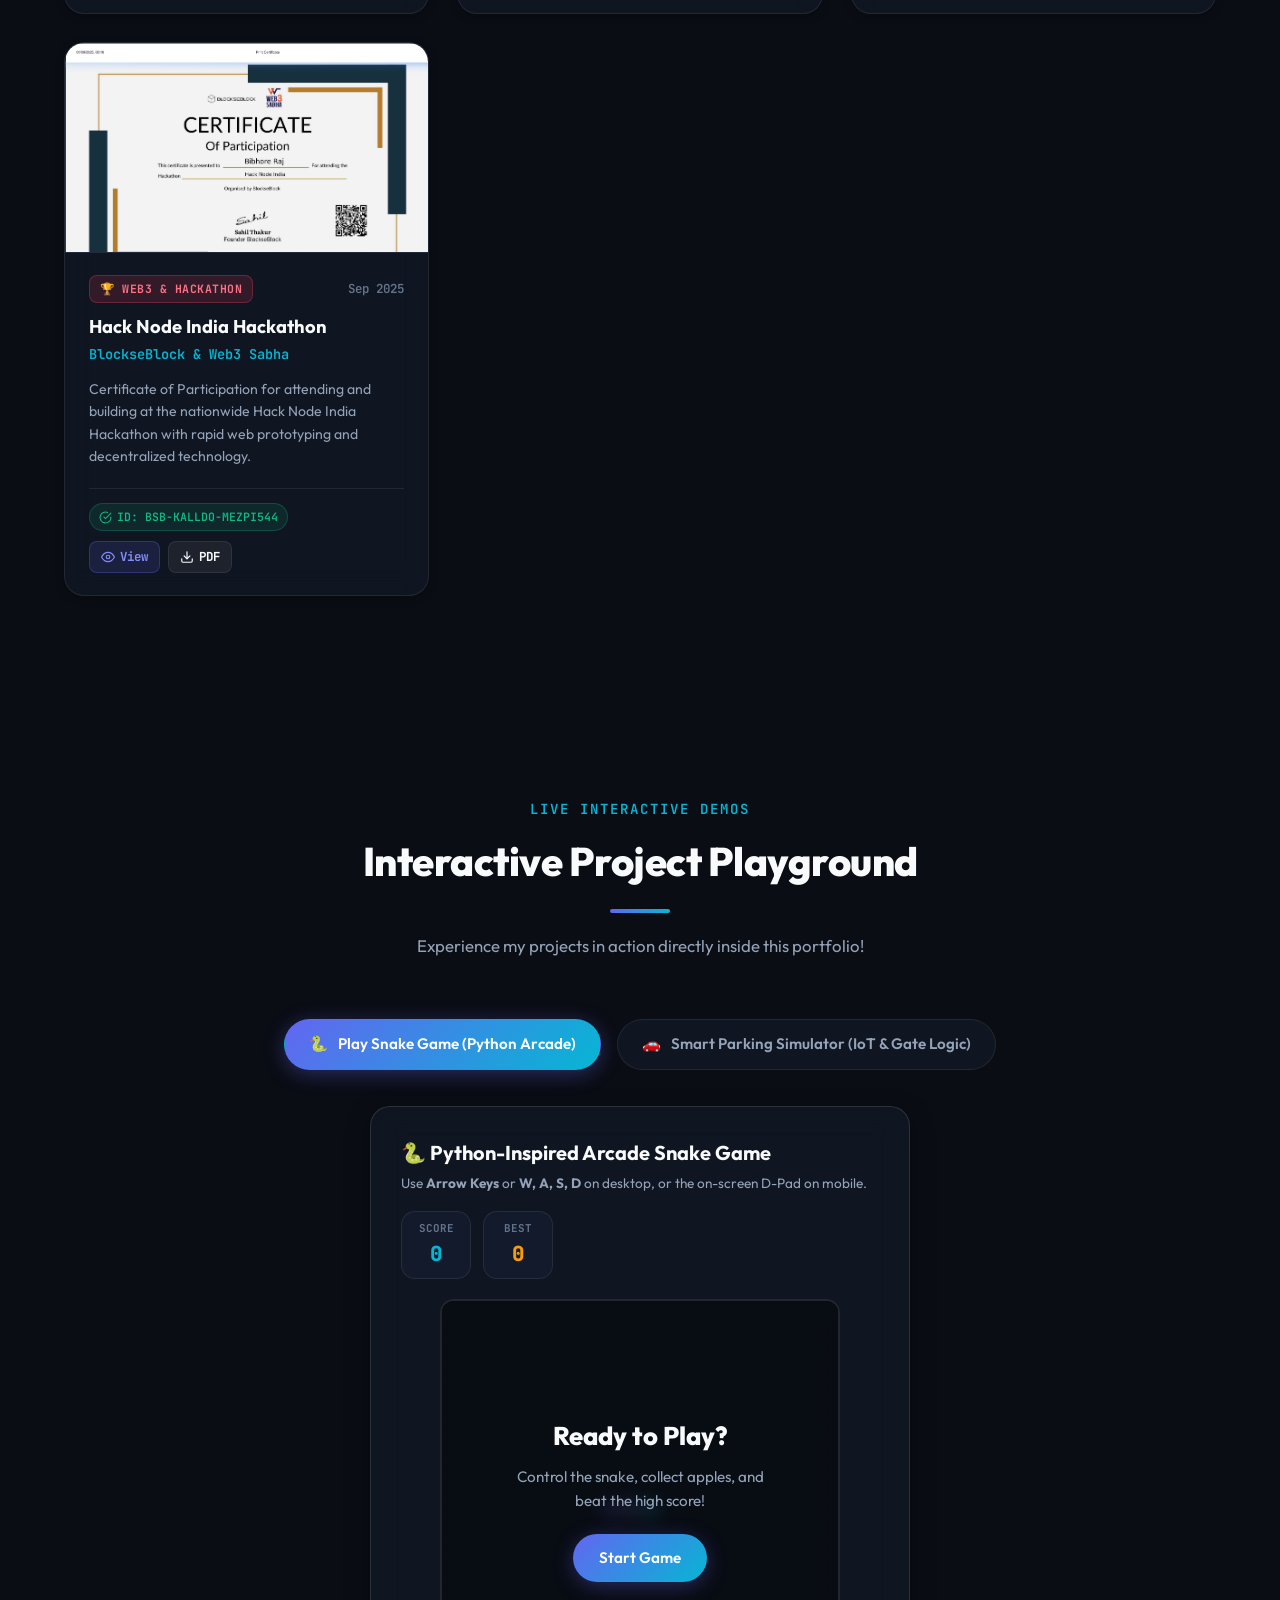
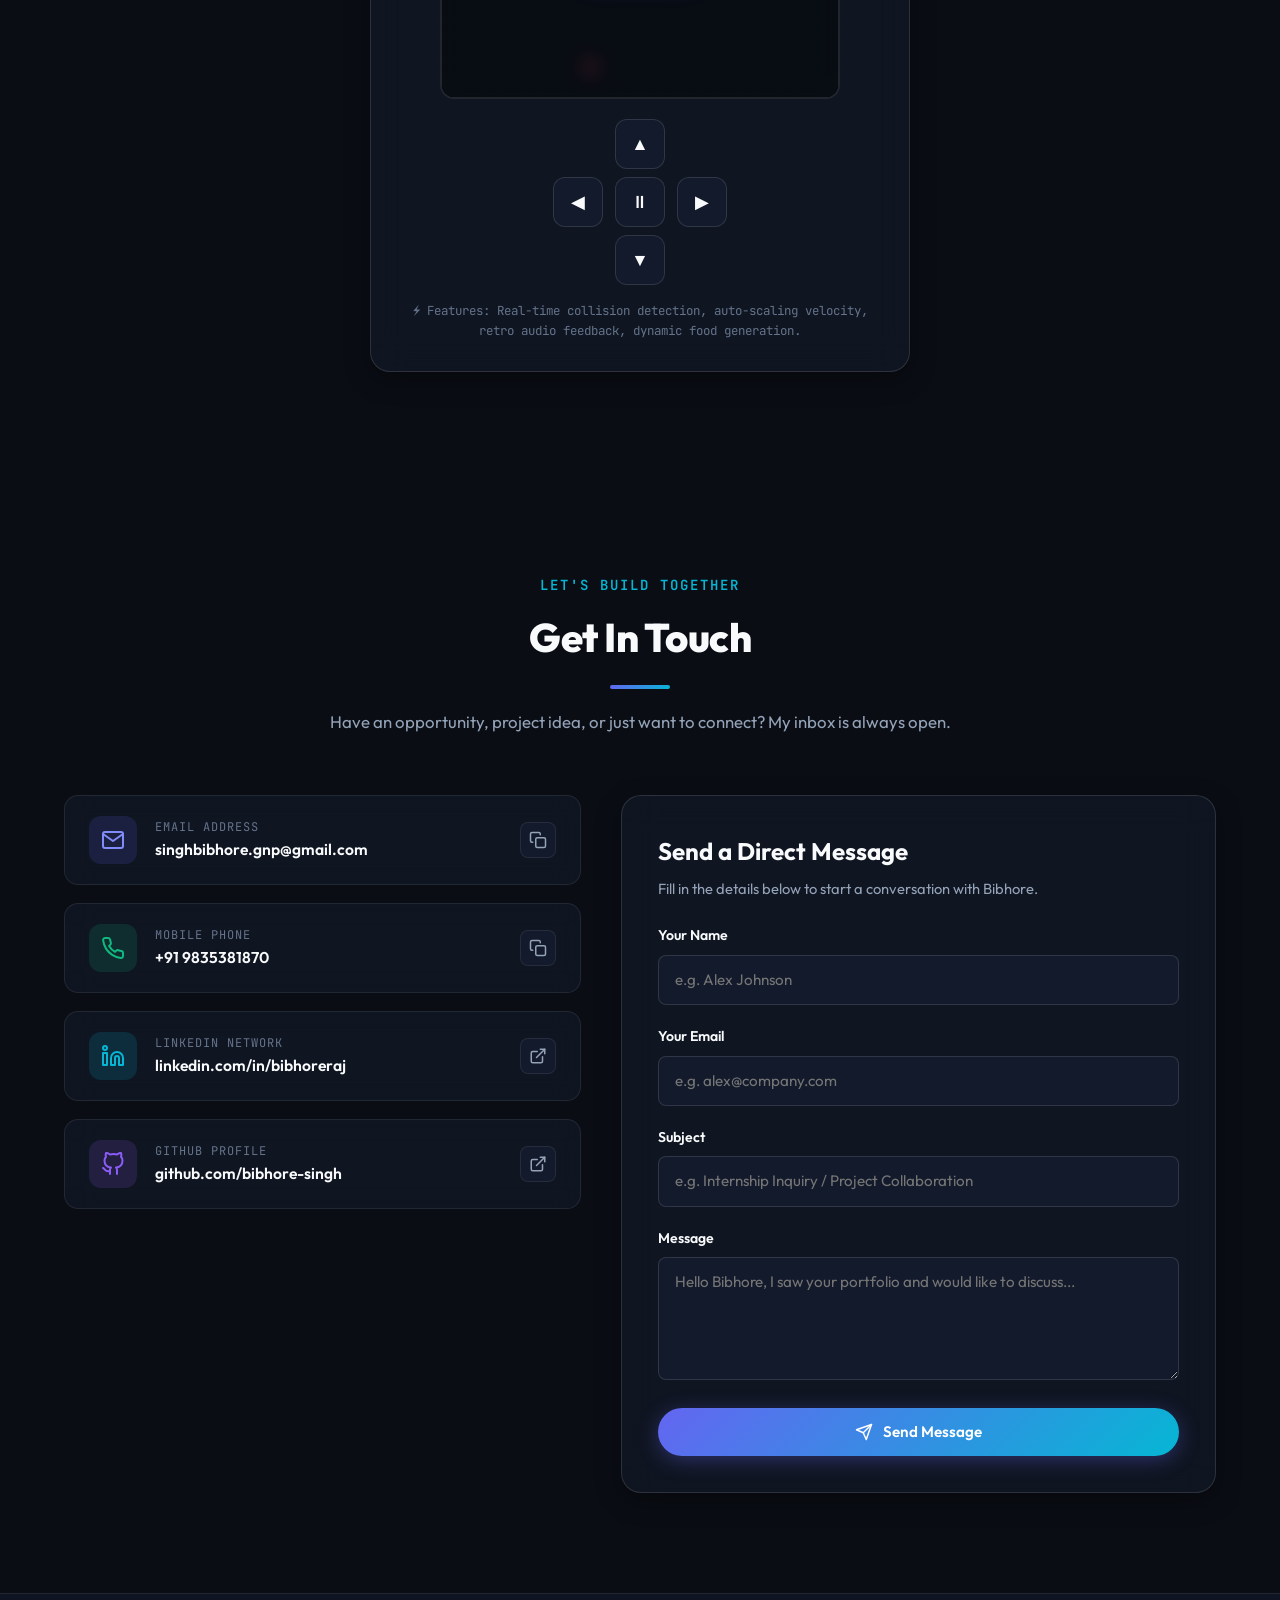
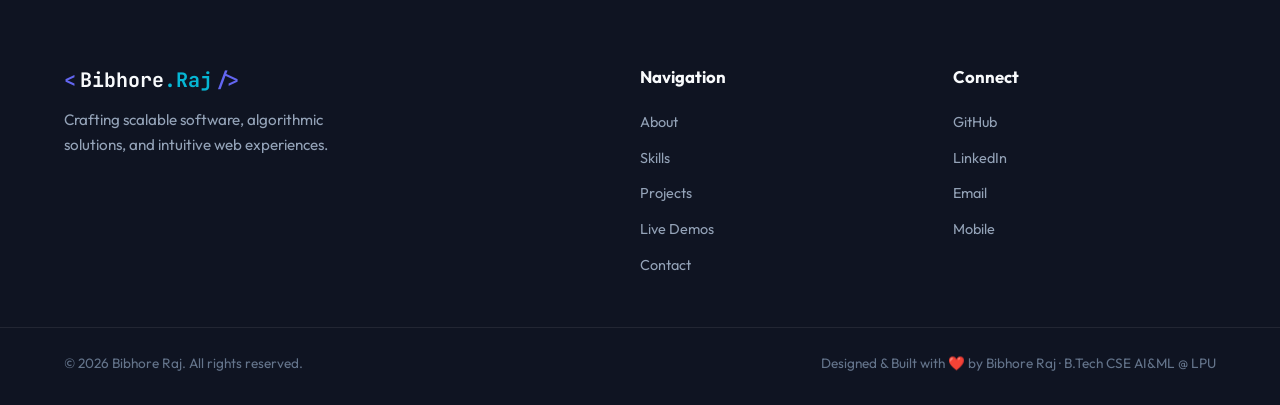
==== commit 7936ccc6: "feat: add Infosys AI and LinkedIn time management certificates to repository" ====
--- a/index.html
+++ b/index.html
@@ -295,7 +295,7 @@
             </svg>
           </div>
           <div class="stat-info">
-            <h3 class="stat-number">6</h3>
+            <h3 class="stat-number">7+</h3>
             <p class="stat-label">Certifications</p>
           </div>
         </div>
@@ -1026,7 +1026,51 @@
             </div>
           </div>
 
-          <!-- Cert 2: Infosys Springboard Python -->
+          <!-- Cert 2: Infosys Springboard AI -->
+          <div class="cert-card" data-cert-id="infosys-ai">
+            <div class="cert-image-preview" onclick="openCertModal('infosys-ai')">
+              <img src="certificates/infosys-springboard-ai.png" alt="Introduction to Artificial Intelligence - Infosys Springboard" loading="lazy">
+              <div class="cert-image-overlay">
+                <span class="cert-zoom-btn">
+                  <svg xmlns="http://www.w3.org/2000/svg" width="18" height="18" viewBox="0 0 24 24" fill="none" stroke="currentColor" stroke-width="2" stroke-linecap="round" stroke-linejoin="round"><circle cx="11" cy="11" r="8"></circle><line x1="21" y1="21" x2="16.65" y2="16.65"></line><line x1="11" y1="8" x2="11" y2="14"></line><line x1="8" y1="11" x2="14" y2="11"></line></svg>
+                  Preview Certificate
+                </span>
+              </div>
+            </div>
+            <div class="cert-body">
+              <div class="cert-card-top">
+                <span class="cert-category-badge ai-badge">🤖 Artificial Intelligence</span>
+                <span class="cert-date">Mar 2026</span>
+              </div>
+              <h3 class="cert-title">Introduction to Artificial Intelligence</h3>
+              <p class="cert-issuer">Infosys Springboard</p>
+              <p class="cert-desc">Course Completion Certificate validating core AI principles, machine learning concepts, neural paradigms, cognitive computing, and applied intelligence systems.</p>
+              <div class="cert-footer">
+                <div class="cert-tags-row">
+                  <span class="cert-verify-tag">
+                    <svg xmlns="http://www.w3.org/2000/svg" width="13" height="13" viewBox="0 0 24 24" fill="none" stroke="currentColor" stroke-width="2" stroke-linecap="round" stroke-linejoin="round"><path d="M22 11.08V12a10 10 0 1 1-5.93-9.14"></path><polyline points="22 4 12 14.01 9 11.01"></polyline></svg>
+                    Infosys Verified
+                  </span>
+                </div>
+                <div class="cert-actions-row">
+                  <button class="cert-btn-preview" onclick="openCertModal('infosys-ai')">
+                    <svg xmlns="http://www.w3.org/2000/svg" width="14" height="14" viewBox="0 0 24 24" fill="none" stroke="currentColor" stroke-width="2" stroke-linecap="round" stroke-linejoin="round"><path d="M1 12s4-8 11-8 11 8 11 8-4 8-11 8-11-8-11-8z"></path><circle cx="12" cy="12" r="3"></circle></svg>
+                    View
+                  </button>
+                  <a href="https://verify.onwingspan.com" target="_blank" rel="noopener noreferrer" class="cert-btn-link" title="Verify at Wingspan">
+                    <svg xmlns="http://www.w3.org/2000/svg" width="14" height="14" viewBox="0 0 24 24" fill="none" stroke="currentColor" stroke-width="2" stroke-linecap="round" stroke-linejoin="round"><path d="M18 13v6a2 2 0 0 1-2 2H5a2 2 0 0 1-2-2V8a2 2 0 0 1 2-2h6"></path><polyline points="15 3 21 3 21 9"></polyline><line x1="10" y1="14" x2="21" y2="3"></line></svg>
+                    Verify
+                  </a>
+                  <a href="certificates/infosys-springboard-ai.pdf" target="_blank" rel="noopener noreferrer" class="cert-btn-pdf" title="Open Official PDF">
+                    <svg xmlns="http://www.w3.org/2000/svg" width="14" height="14" viewBox="0 0 24 24" fill="none" stroke="currentColor" stroke-width="2" stroke-linecap="round" stroke-linejoin="round"><path d="M21 15v4a2 2 0 0 1-2 2H5a2 2 0 0 1-2-2v-4"></path><polyline points="7 10 12 15 17 10"></polyline><line x1="12" y1="15" x2="12" y2="3"></line></svg>
+                    PDF
+                  </a>
+                </div>
+              </div>
+            </div>
+          </div>
+
+          <!-- Cert 3: Infosys Springboard Python -->
           <div class="cert-card" data-cert-id="infosys-python">
             <div class="cert-image-preview" onclick="openCertModal('infosys-python')">
               <img src="certificates/infosys-springboard-python.png" alt="Introduction to Python - Infosys Springboard" loading="lazy">
@@ -1070,7 +1114,51 @@
             </div>
           </div>
 
-          <!-- Cert 3: Google Student Ambassador Algo-N-Hunt -->
+          <!-- Cert 4: LinkedIn Learning Time Management -->
+          <div class="cert-card" data-cert-id="linkedin-time-mgmt">
+            <div class="cert-image-preview" onclick="openCertModal('linkedin-time-mgmt')">
+              <img src="certificates/linkedin-learning-time-management.png" alt="Time Management Tips - LinkedIn Learning" loading="lazy">
+              <div class="cert-image-overlay">
+                <span class="cert-zoom-btn">
+                  <svg xmlns="http://www.w3.org/2000/svg" width="18" height="18" viewBox="0 0 24 24" fill="none" stroke="currentColor" stroke-width="2" stroke-linecap="round" stroke-linejoin="round"><circle cx="11" cy="11" r="8"></circle><line x1="21" y1="21" x2="16.65" y2="16.65"></line><line x1="11" y1="8" x2="11" y2="14"></line><line x1="8" y1="11" x2="14" y2="11"></line></svg>
+                  Preview Certificate
+                </span>
+              </div>
+            </div>
+            <div class="cert-body">
+              <div class="cert-card-top">
+                <span class="cert-category-badge linkedin-badge">⏱️ Time Management</span>
+                <span class="cert-date">Nov 2025</span>
+              </div>
+              <h3 class="cert-title">Time Management Tips</h3>
+              <p class="cert-issuer">LinkedIn Learning</p>
+              <p class="cert-desc">Course Completion Certificate for mastering actionable productivity habits, task prioritization, workflow optimization, and high-efficiency time management strategies.</p>
+              <div class="cert-footer">
+                <div class="cert-tags-row">
+                  <span class="cert-verify-tag">
+                    <svg xmlns="http://www.w3.org/2000/svg" width="13" height="13" viewBox="0 0 24 24" fill="none" stroke="currentColor" stroke-width="2" stroke-linecap="round" stroke-linejoin="round"><path d="M22 11.08V12a10 10 0 1 1-5.93-9.14"></path><polyline points="22 4 12 14.01 9 11.01"></polyline></svg>
+                    LinkedIn Verified
+                  </span>
+                </div>
+                <div class="cert-actions-row">
+                  <button class="cert-btn-preview" onclick="openCertModal('linkedin-time-mgmt')">
+                    <svg xmlns="http://www.w3.org/2000/svg" width="14" height="14" viewBox="0 0 24 24" fill="none" stroke="currentColor" stroke-width="2" stroke-linecap="round" stroke-linejoin="round"><path d="M1 12s4-8 11-8 11 8 11 8-4 8-11 8-11-8-11-8z"></path><circle cx="12" cy="12" r="3"></circle></svg>
+                    View
+                  </button>
+                  <a href="https://www.linkedin.com/learning/certificates/9e4f18455da5e2f6db15eb1b788d3394c840b2fbac25e7fec8ec56d50b114e8a" target="_blank" rel="noopener noreferrer" class="cert-btn-link" title="Verify at LinkedIn Learning">
+                    <svg xmlns="http://www.w3.org/2000/svg" width="14" height="14" viewBox="0 0 24 24" fill="none" stroke="currentColor" stroke-width="2" stroke-linecap="round" stroke-linejoin="round"><path d="M18 13v6a2 2 0 0 1-2 2H5a2 2 0 0 1-2-2V8a2 2 0 0 1 2-2h6"></path><polyline points="15 3 21 3 21 9"></polyline><line x1="10" y1="14" x2="21" y2="3"></line></svg>
+                    Verify
+                  </a>
+                  <a href="certificates/linkedin-learning-time-management.pdf" target="_blank" rel="noopener noreferrer" class="cert-btn-pdf" title="Open Official PDF">
+                    <svg xmlns="http://www.w3.org/2000/svg" width="14" height="14" viewBox="0 0 24 24" fill="none" stroke="currentColor" stroke-width="2" stroke-linecap="round" stroke-linejoin="round"><path d="M21 15v4a2 2 0 0 1-2 2H5a2 2 0 0 1-2-2v-4"></path><polyline points="7 10 12 15 17 10"></polyline><line x1="12" y1="15" x2="12" y2="3"></line></svg>
+                    PDF
+                  </a>
+                </div>
+              </div>
+            </div>
+          </div>
+
+          <!-- Cert 5: Google Student Ambassador Algo-N-Hunt -->
           <div class="cert-card" data-cert-id="google-algo-hunt">
             <div class="cert-image-preview" onclick="openCertModal('google-algo-hunt')">
               <img src="certificates/google-student-ambassador-algo-n-hunt.png" alt="Google Student Ambassador Program - Algo-N-Hunt" loading="lazy">
@@ -1110,7 +1198,7 @@
             </div>
           </div>
 
-          <!-- Cert 4: OPTIMUS Algo-N-Hunt Coding Marathon -->
+          <!-- Cert 6: OPTIMUS Algo-N-Hunt Coding Marathon -->
           <div class="cert-card" data-cert-id="optimus-algo-hunt">
             <div class="cert-image-preview" onclick="openCertModal('optimus-algo-hunt')">
               <img src="certificates/optimus-algo-n-hunt.png" alt="ALGO-N-HUNT Competitive Marathon - OPTIMUS" loading="lazy">
@@ -1150,7 +1238,7 @@
             </div>
           </div>
 
-          <!-- Cert 5: Hack Node India Hackathon -->
+          <!-- Cert 7: Hack Node India Hackathon -->
           <div class="cert-card" data-cert-id="hack-node-india">
             <div class="cert-image-preview" onclick="openCertModal('hack-node-india')">
               <img src="certificates/hack-node-india-hackathon.png" alt="Hack Node India Hackathon - BlockseBlock & Web3 Sabha" loading="lazy">
--- a/style.css
+++ b/style.css
@@ -1787,6 +1787,12 @@
   border: 1px solid rgba(244, 63, 94, 0.3);
 }
 
+.cert-category-badge.linkedin-badge {
+  background: rgba(14, 165, 233, 0.15);
+  color: #38bdf8;
+  border: 1px solid rgba(14, 165, 233, 0.35);
+}
+
 .cert-date {
   font-family: var(--font-mono);
   font-size: 0.78rem;
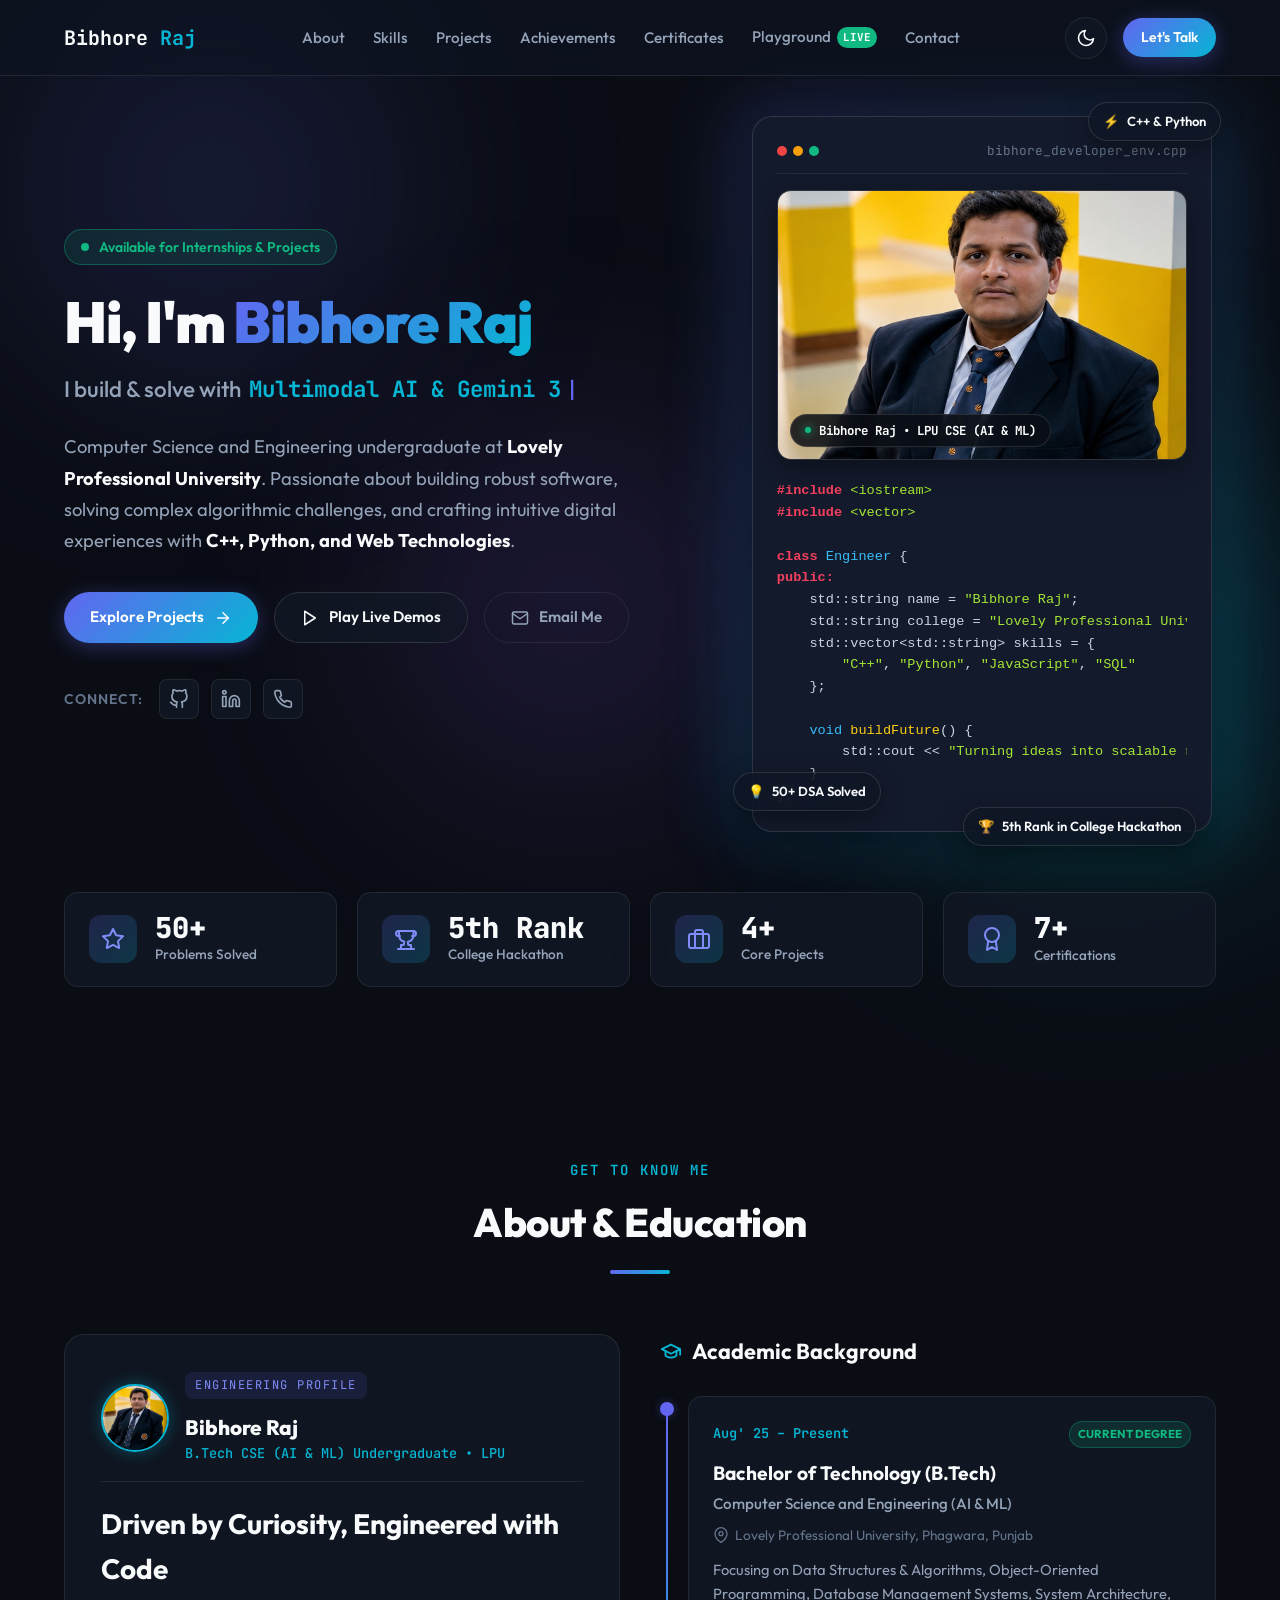
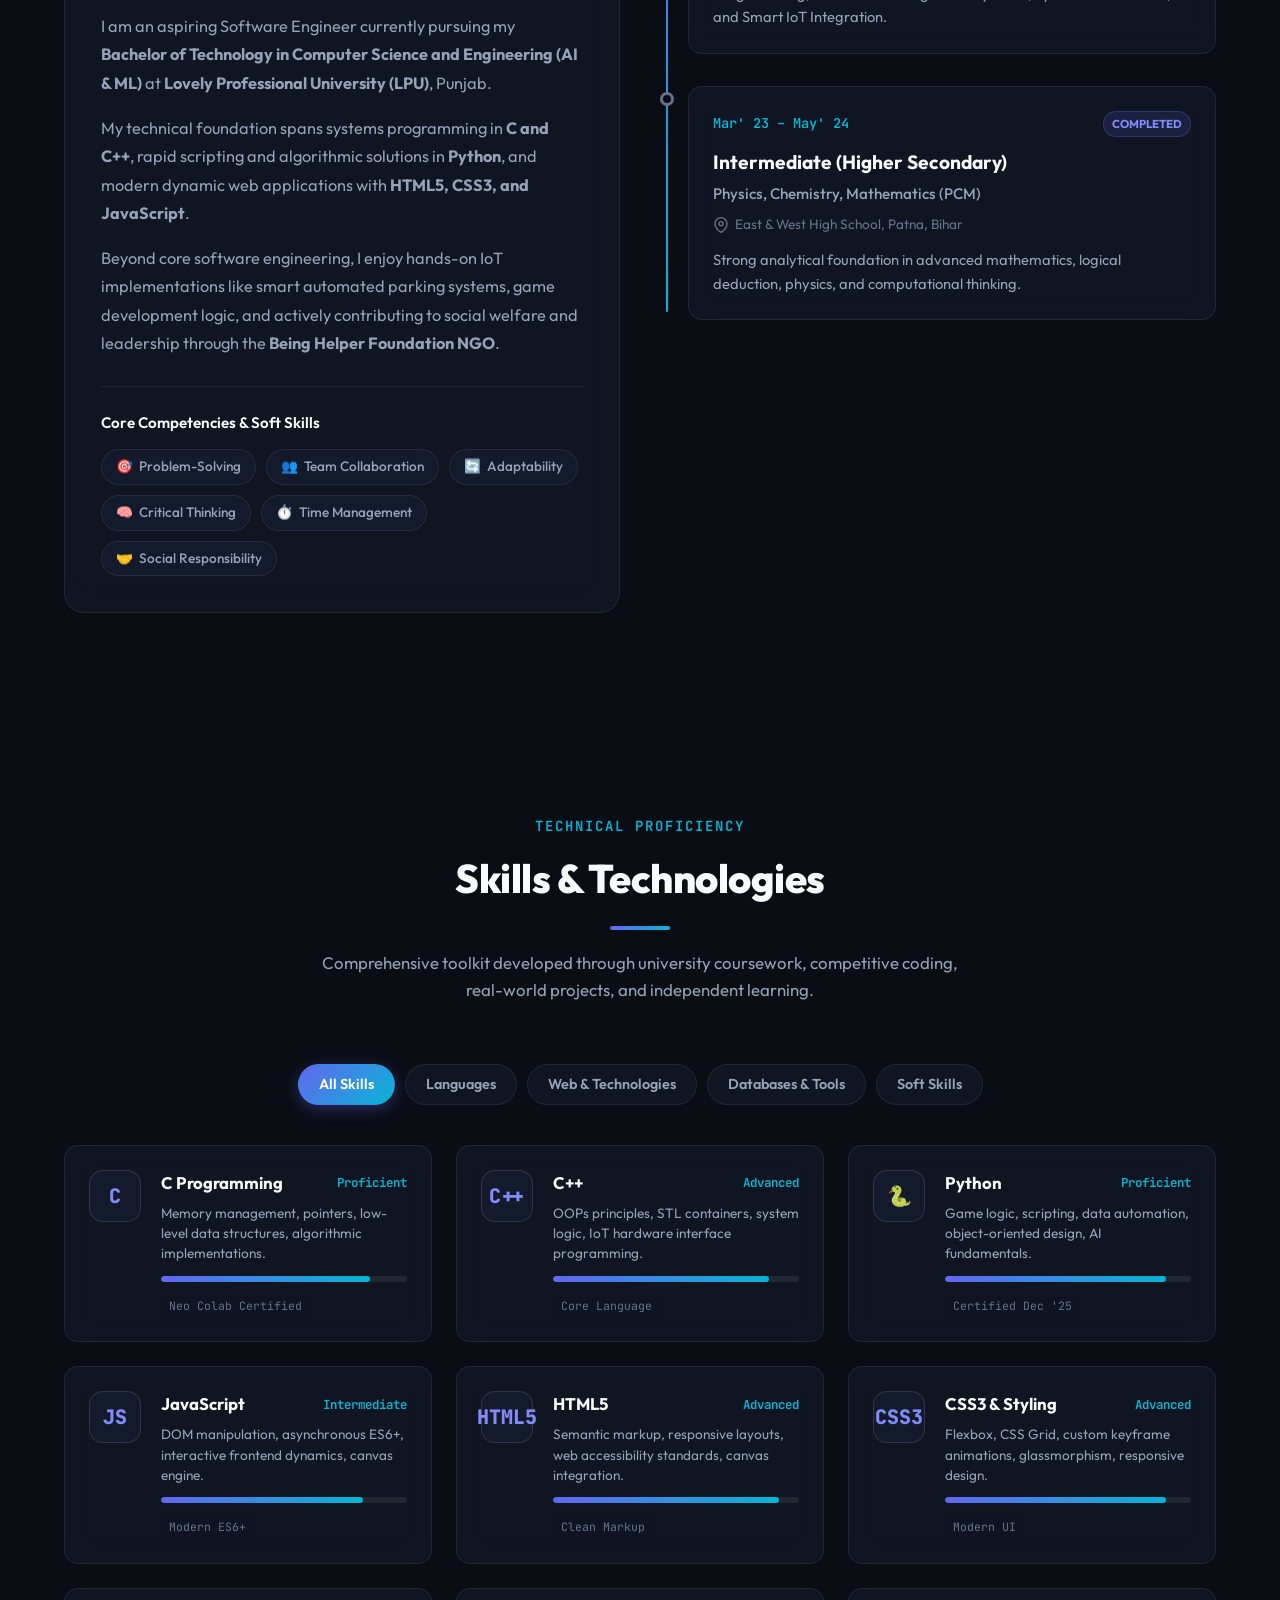
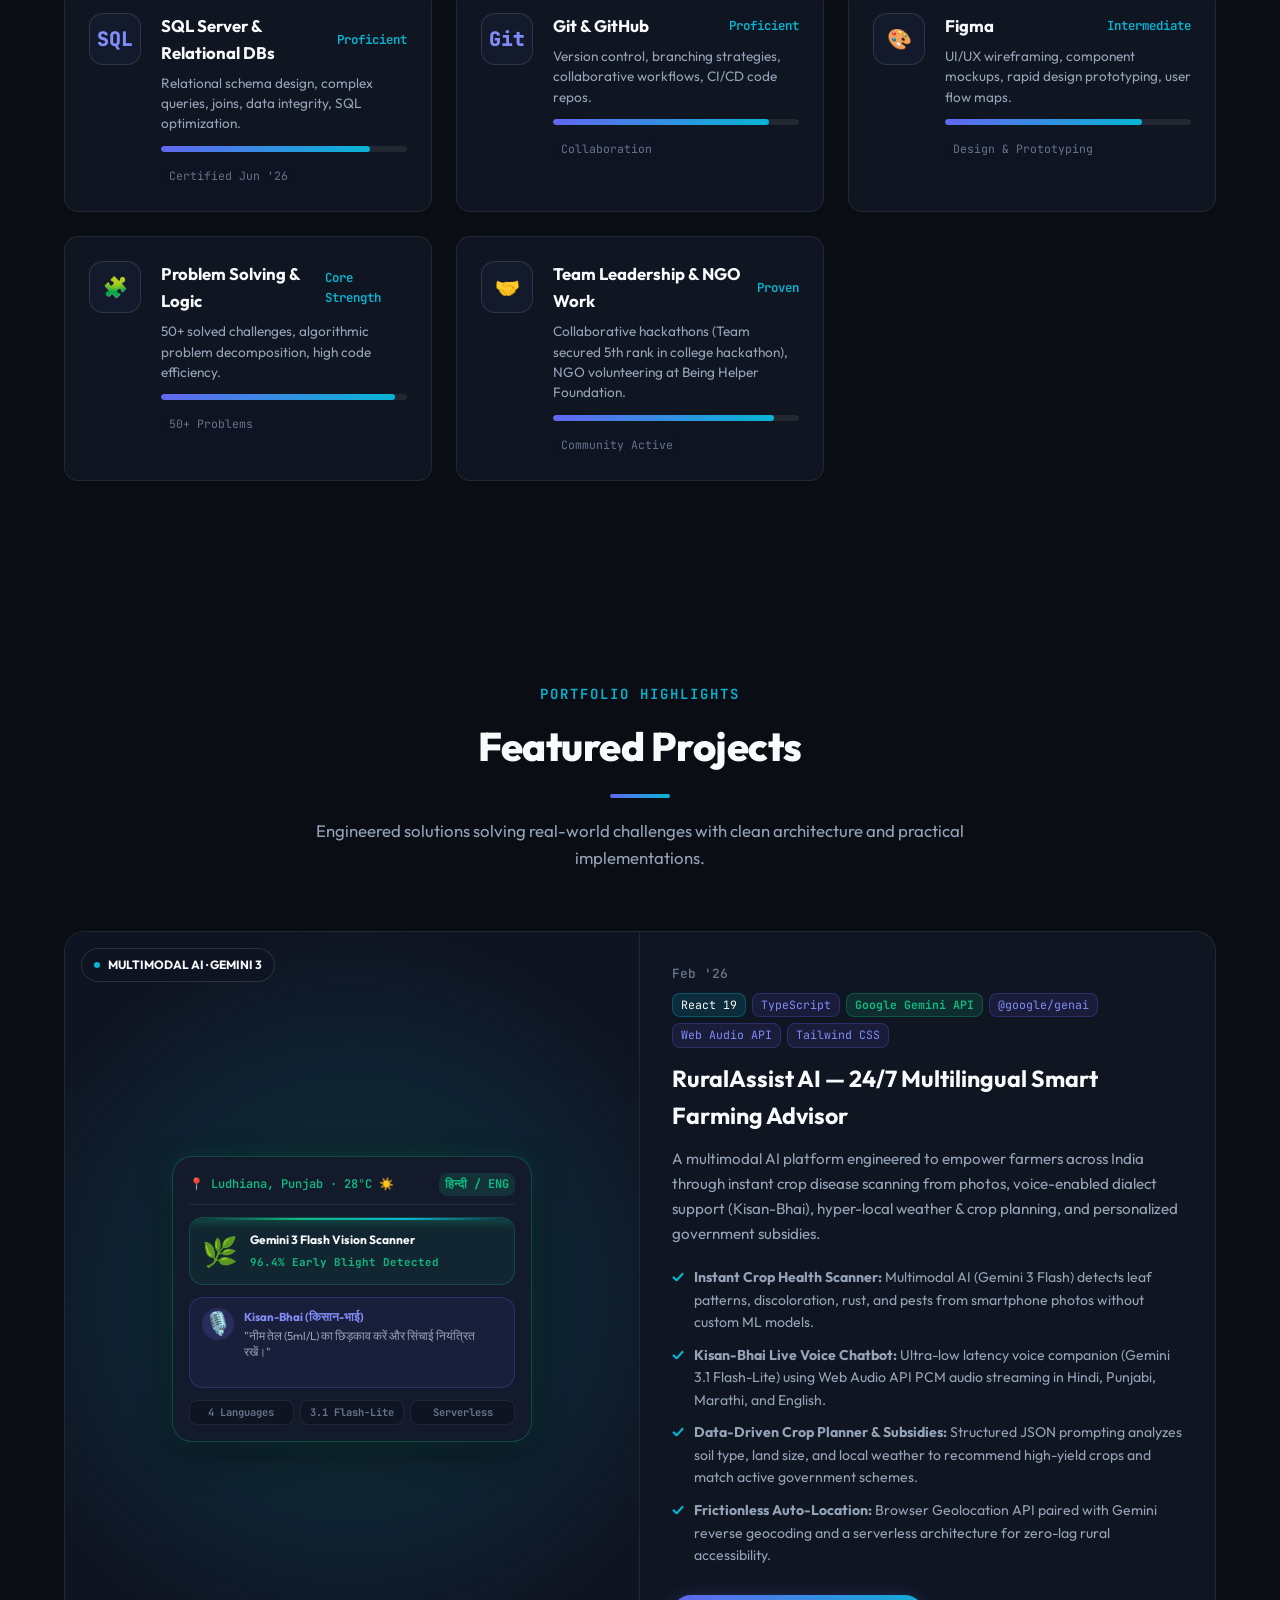
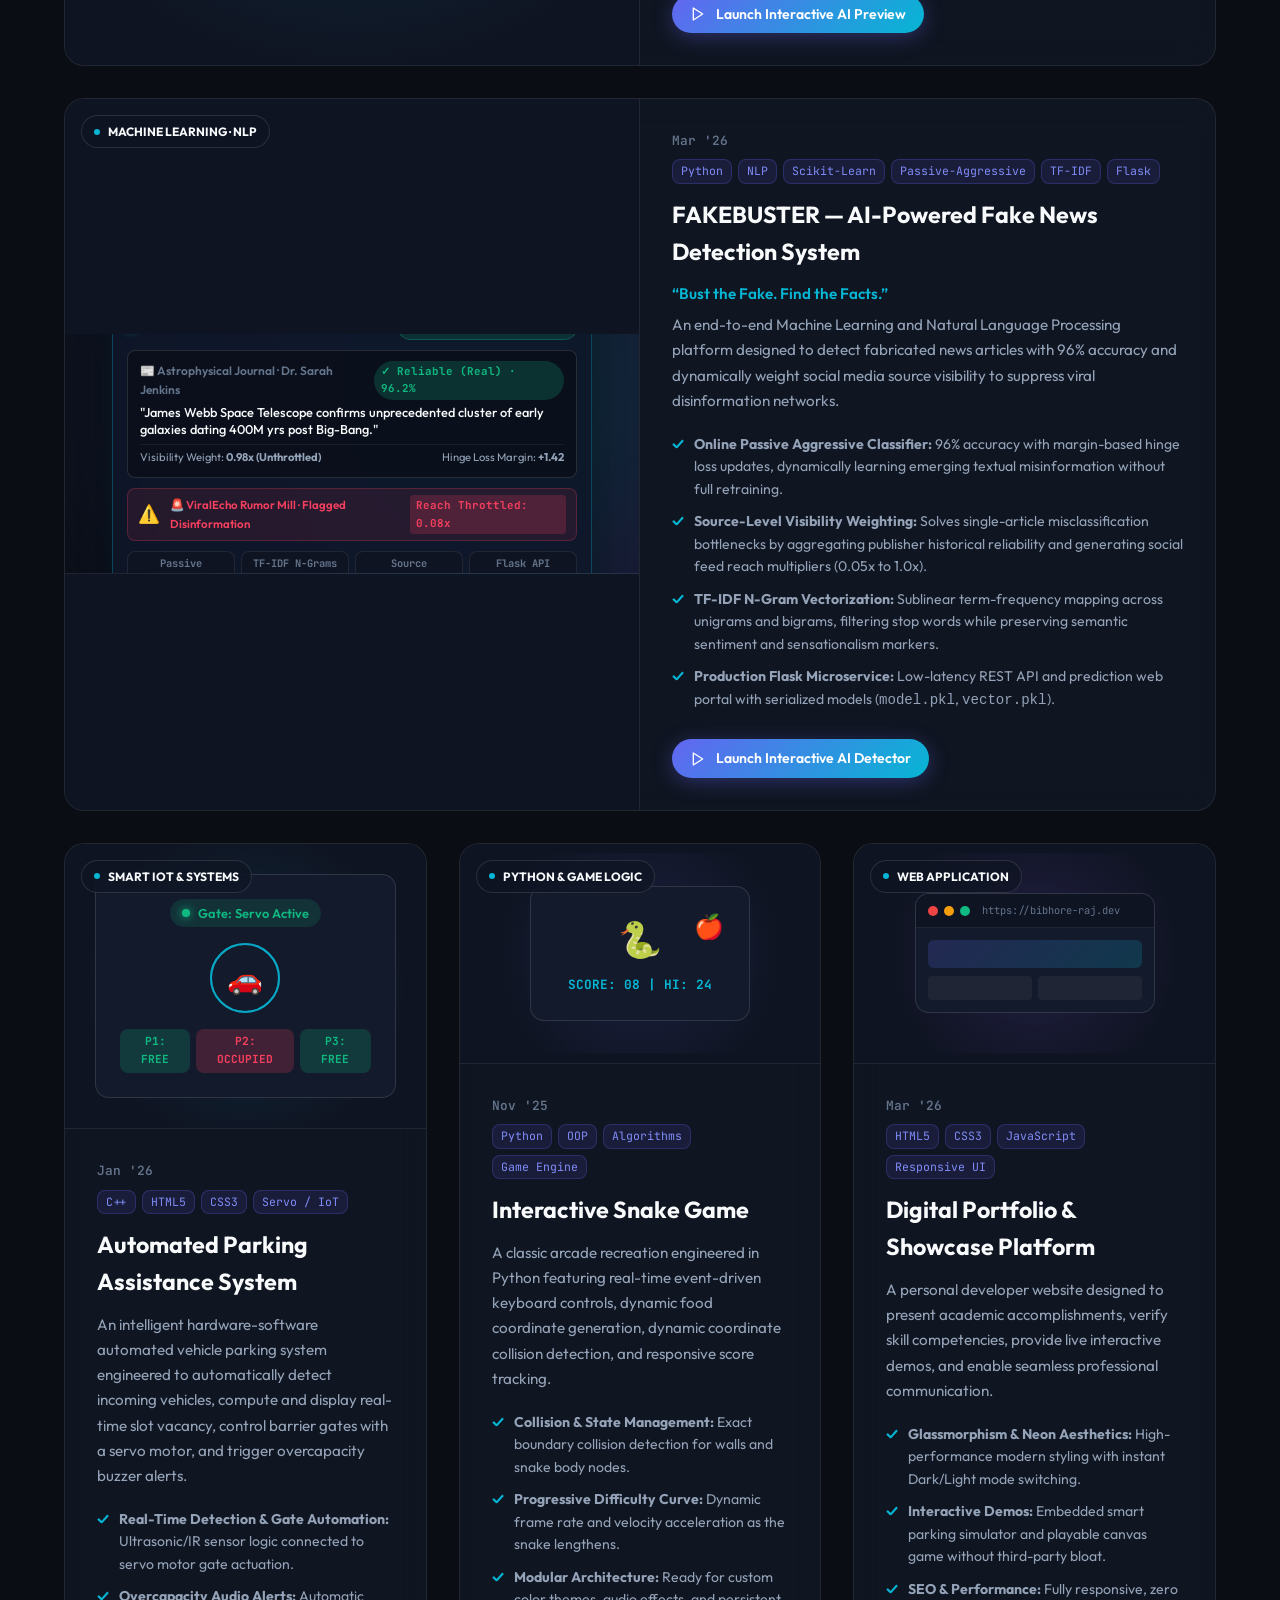
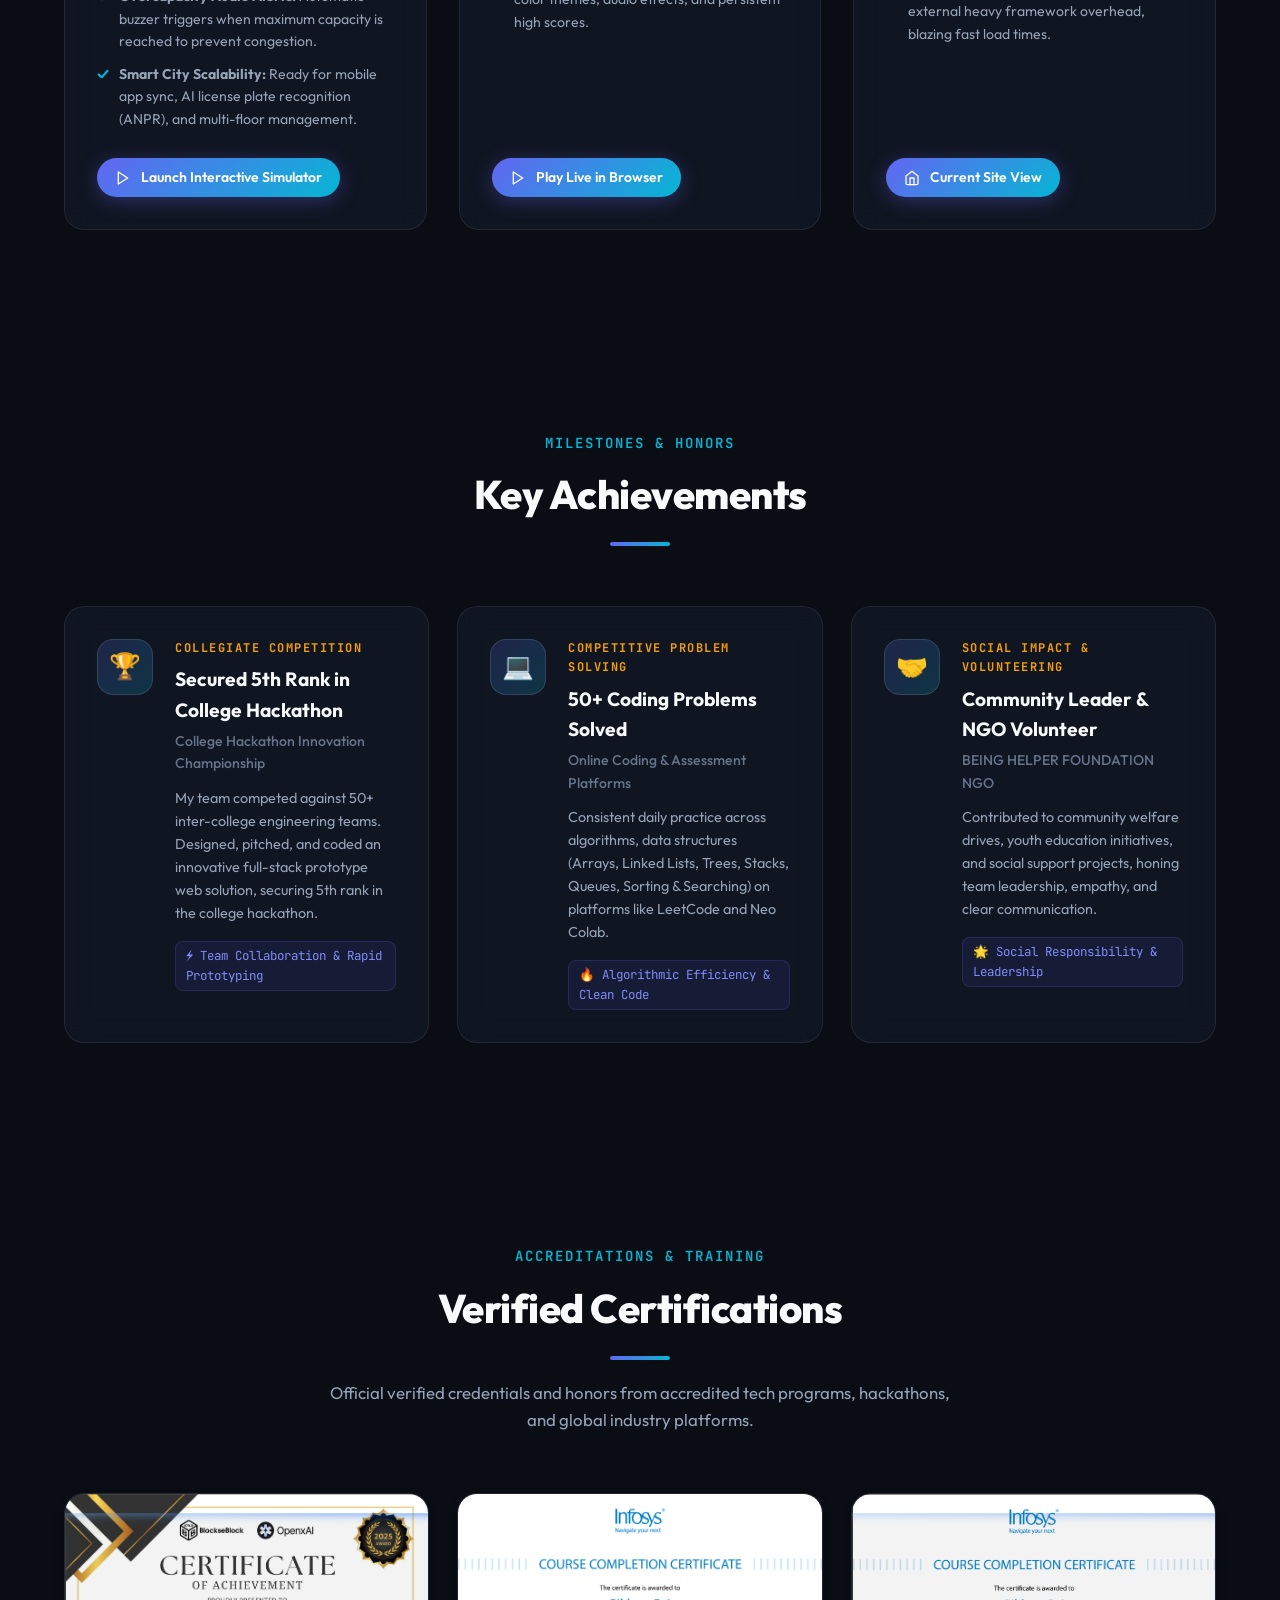
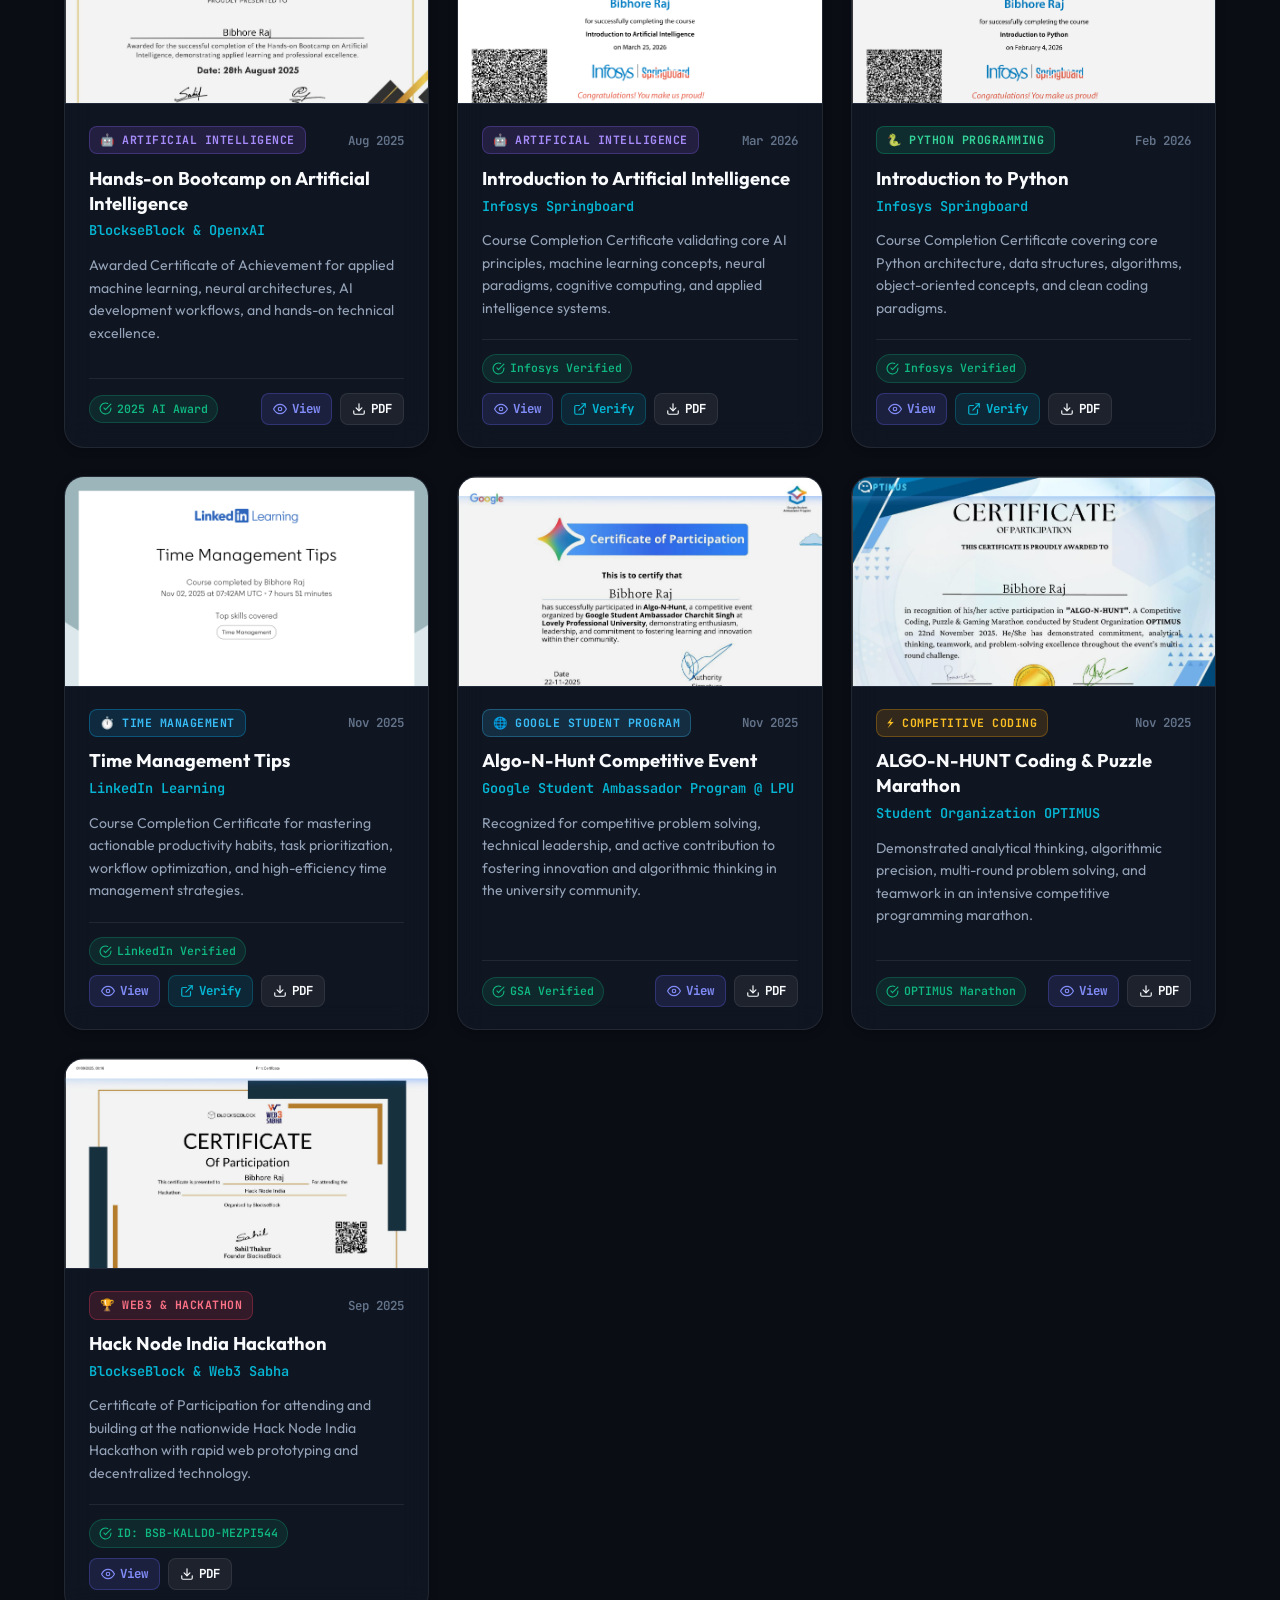
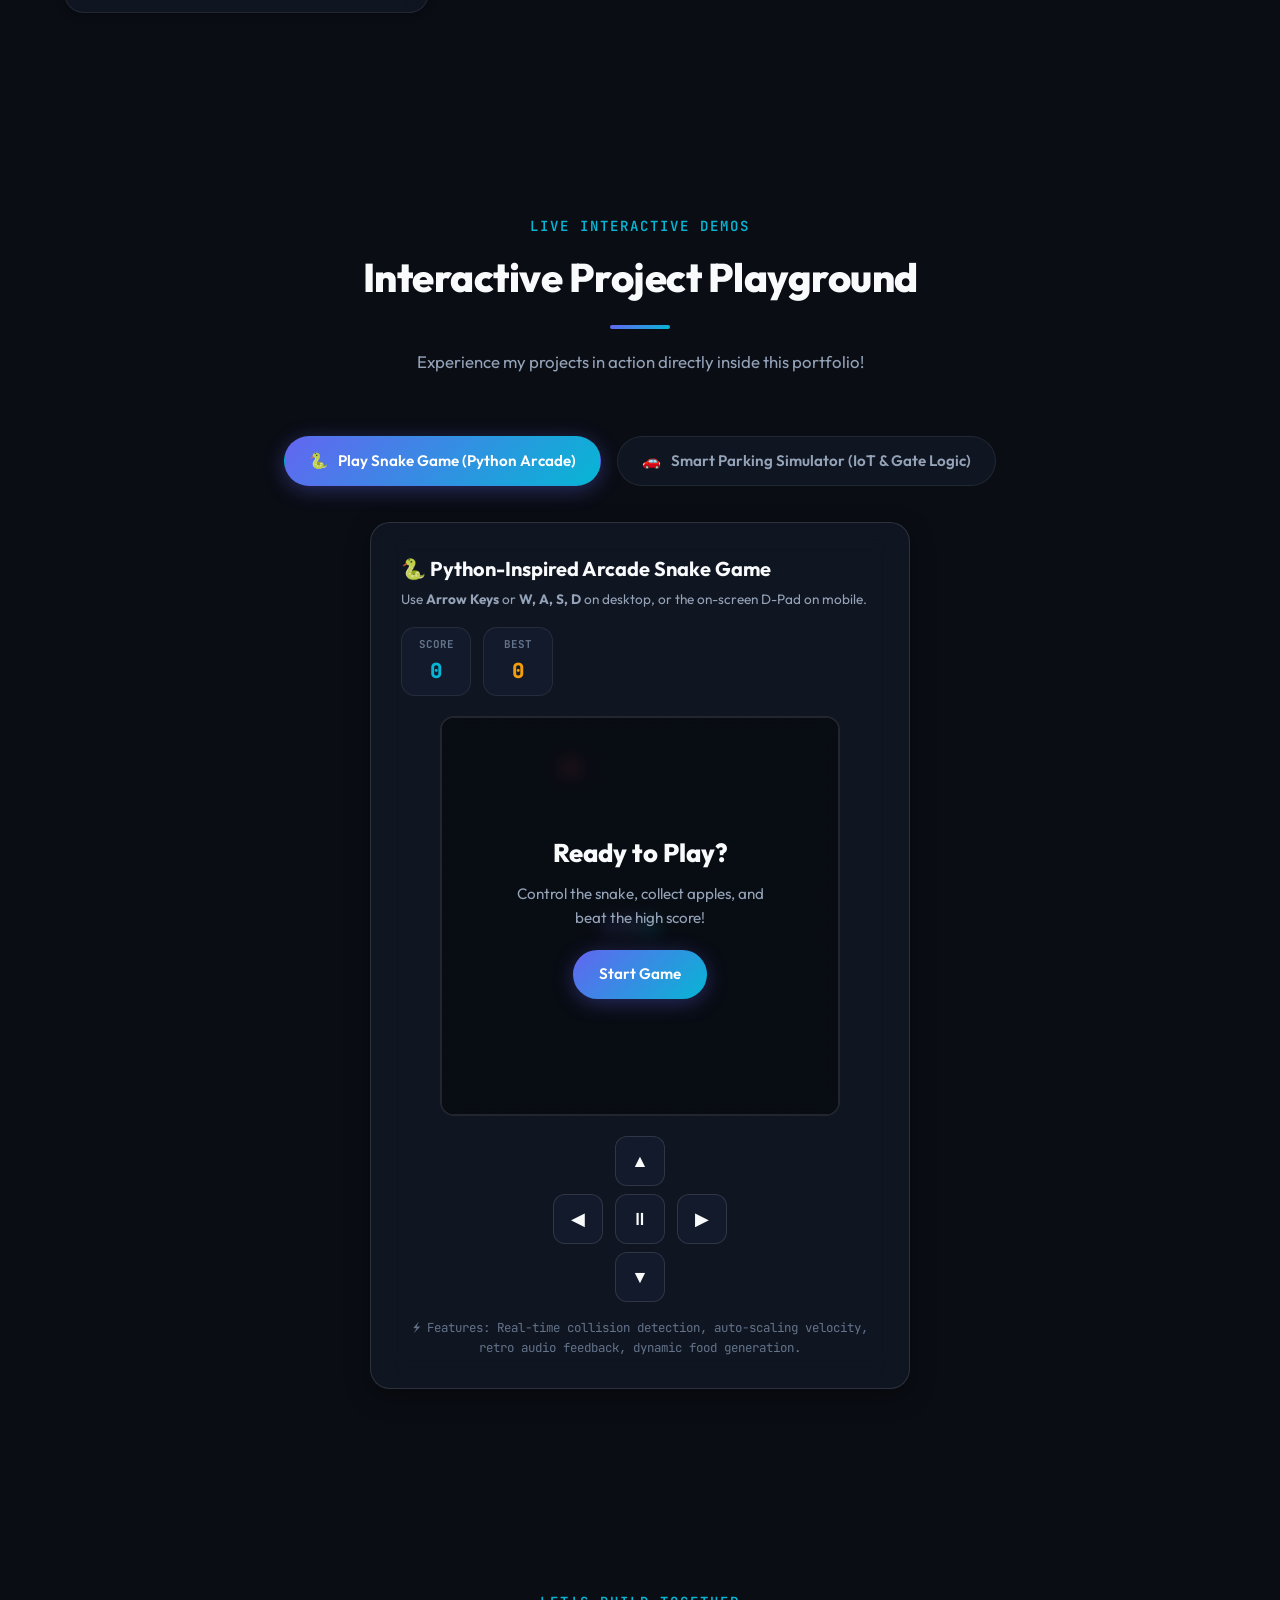
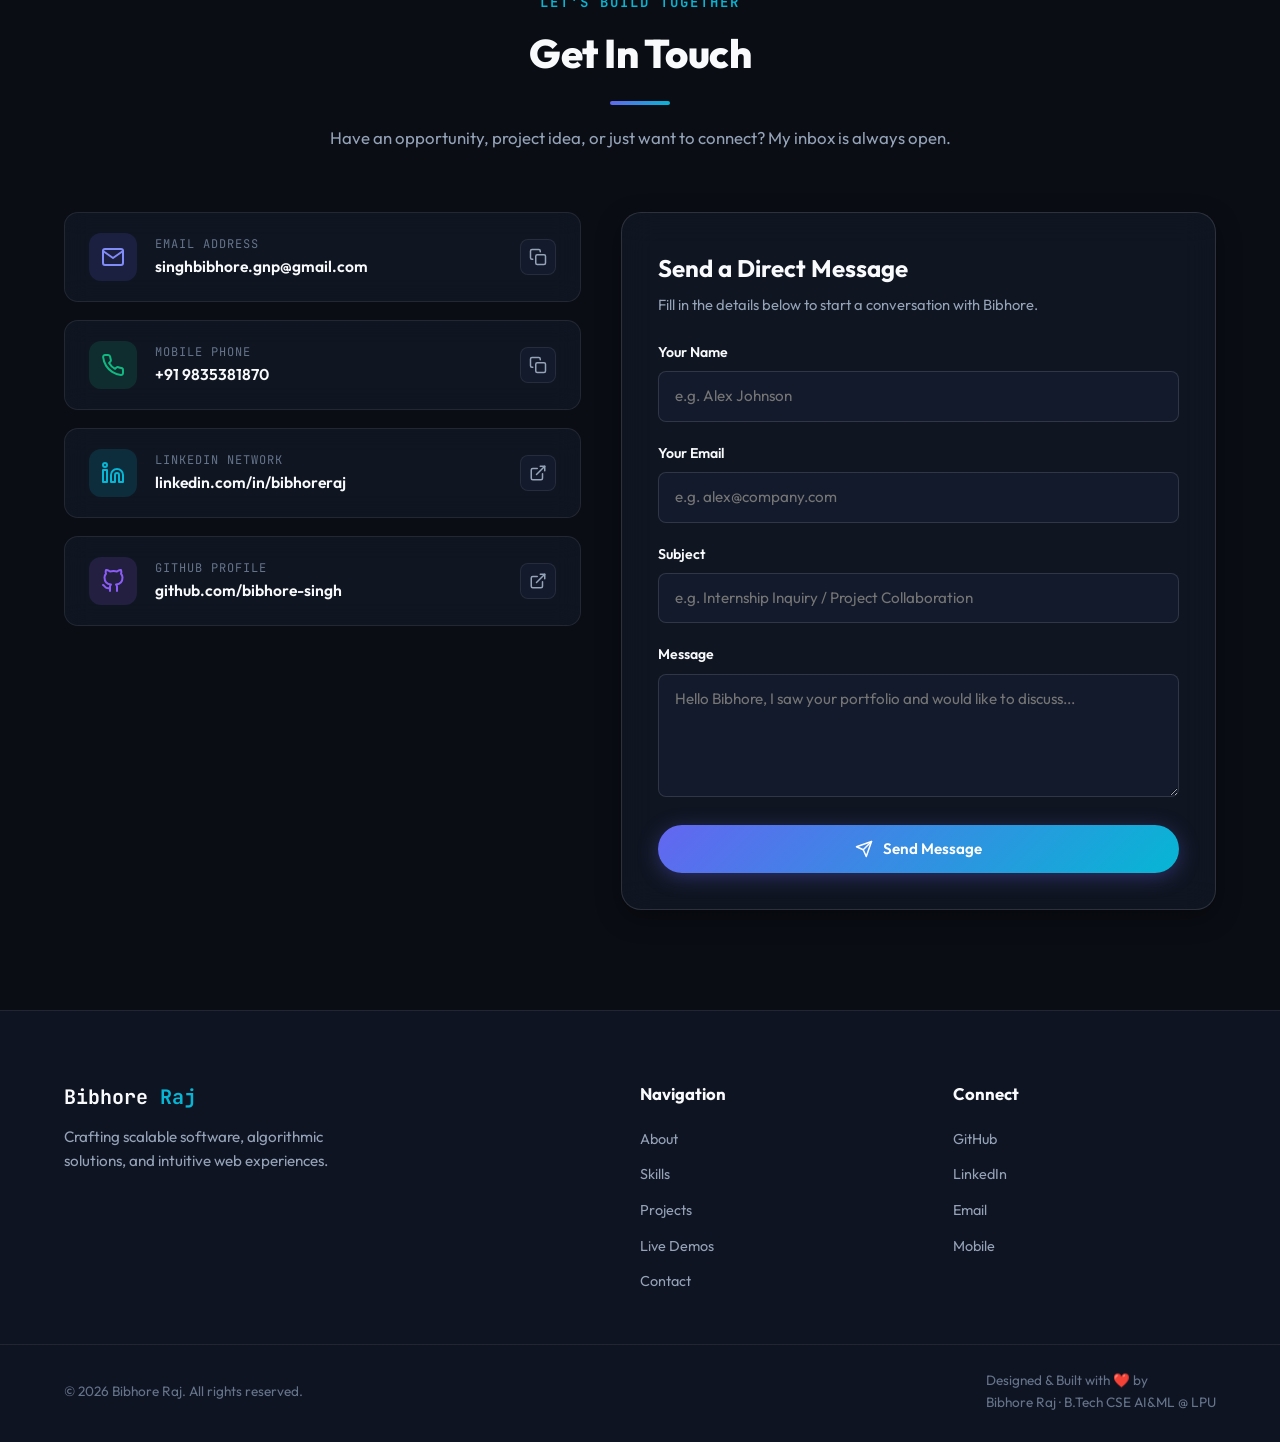
==== commit 88bead24: "Add Vercel deployment configuration and root entry" ====
--- a/index.html
+++ b/index.html
@@ -1,1720 +1,14 @@
 <!DOCTYPE html>
-<html lang="en" data-theme="dark">
-
+<html lang="en">
 <head>
   <meta charset="UTF-8">
-  <meta name="viewport" content="width=device-width, initial-scale=1.0">
-
-  <!-- Primary Meta Tags -->
-  <title>Bibhore Raj | Computer Science Engineer & Software Developer</title>
-  <meta name="title" content="Bibhore Raj | Computer Science Engineer & Software Developer">
-  <meta name="description"
-    content="Portfolio of Bibhore Raj - B.Tech CSE student at Lovely Professional University, passionate about C++, Python, Full-Stack Web Development, IoT & Problem Solving.">
-  <meta name="keywords"
-    content="Bibhore Raj, Portfolio, Computer Science, C++, Python, Lovely Professional University, Web Developer, Software Engineer, Automated Parking, Snake Game">
-  <meta name="author" content="Bibhore Raj">
-
-  <!-- Open Graph / Facebook -->
-  <meta property="og:type" content="website">
-  <meta property="og:title" content="Bibhore Raj | Portfolio">
-  <meta property="og:description"
-    content="Explore projects, skills, certifications, and live interactive demos by Bibhore Raj.">
-
-  <!-- Fonts -->
-  <link rel="preconnect" href="https://fonts.googleapis.com">
-  <link rel="preconnect" href="https://fonts.gstatic.com" crossorigin>
-  <link
-    href="https://fonts.googleapis.com/css2?family=Outfit:wght@300;400;500;600;700;800;900&family=JetBrains+Mono:wght@400;500;600;700&display=swap"
-    rel="stylesheet">
-
-  <!-- Stylesheet -->
-  <link rel="stylesheet" href="style.css">
-
-  <!-- Favicon -->
-  <link rel="icon" type="image/svg+xml"
-    href="data:image/svg+xml,<svg xmlns='http://www.w3.org/2000/svg' viewBox='0 0 100 100'><rect width='100' height='100' rx='20' fill='%236366f1'/><text x='50%' y='55%' dominant-baseline='central' text-anchor='middle' fill='white' font-family='sans-serif' font-size='50' font-weight='900'>BR</text></svg>">
+  <meta http-equiv="refresh" content="0; url=Portfolio/">
+  <title>Bibhore Raj | Portfolio</title>
+  <script>
+    window.location.replace("Portfolio/");
+  </script>
 </head>
-
 <body>
-
-  <!-- Ambient Glow Background -->
-  <div class="ambient-glow glow-1"></div>
-  <div class="ambient-glow glow-2"></div>
-  <div class="ambient-glow glow-3"></div>
-
-  <!-- Header / Navigation -->
-  <header class="navbar-wrapper" id="navbar">
-    <nav class="navbar container">
-      <a href="#hero" class="brand-logo" aria-label="Bibhore Raj Home">
-        <span class="logo-text">Bibhore<span class="highlight"> Raj</span></span> </a>
-
-      <!-- Desktop Navigation Links -->
-      <ul class="nav-links" id="navLinks">
-        <li><a href="#about" class="nav-link">About</a></li>
-        <li><a href="#skills" class="nav-link">Skills</a></li>
-        <li><a href="#projects" class="nav-link">Projects</a></li>
-        <li><a href="#achievements" class="nav-link">Achievements</a></li>
-        <li><a href="#certificates" class="nav-link">Certificates</a></li>
-        <li><a href="#playground" class="nav-link special-link">Playground <span class="badge-mini">Live</span></a></li>
-        <li><a href="#contact" class="nav-link">Contact</a></li>
-      </ul>
-
-      <!-- Nav Actions -->
-      <div class="nav-actions">
-        <button id="themeToggle" class="btn-icon theme-toggle" aria-label="Toggle Dark/Light Mode" title="Toggle Theme">
-          <svg class="sun-icon" xmlns="http://www.w3.org/2000/svg" width="20" height="20" viewBox="0 0 24 24"
-            fill="none" stroke="currentColor" stroke-width="2" stroke-linecap="round" stroke-linejoin="round">
-            <circle cx="12" cy="12" r="5"></circle>
-            <line x1="12" y1="12" x2="12" y2="3"></line>
-            <line x1="12" y1="21" x2="12" y2="23"></line>
-            <line x1="4.22" y1="4.22" x2="5.64" y2="5.64"></line>
-            <line x1="18.36" y1="18.36" x2="19.78" y2="19.78"></line>
-            <line x1="1" y1="12" x2="3" y2="12"></line>
-            <line x1="21" y1="12" x2="23" y2="12"></line>
-            <line x1="4.22" y1="19.78" x2="5.64" y2="18.36"></line>
-            <line x1="18.36" y1="5.64" x2="19.78" y2="4.22"></line>
-          </svg>
-          <svg class="moon-icon" xmlns="http://www.w3.org/2000/svg" width="20" height="20" viewBox="0 0 24 24"
-            fill="none" stroke="currentColor" stroke-width="2" stroke-linecap="round" stroke-linejoin="round">
-            <path d="M21 12.79A9 9 0 1 1 11.21 3 7 7 0 0 0 21 12.79z"></path>
-          </svg>
-        </button>
-
-        <a href="#contact" class="btn btn-primary btn-sm nav-cta">Let's Talk</a>
-
-        <!-- Mobile Hamburger Toggle -->
-        <button class="mobile-toggle" id="mobileToggle" aria-label="Open Navigation Menu">
-          <span></span>
-          <span></span>
-          <span></span>
-        </button>
-      </div>
-    </nav>
-  </header>
-
-  <main>
-    <!-- Hero Section -->
-    <section id="hero" class="hero-section section">
-      <div class="container hero-container">
-        <div class="hero-content">
-          <div class="hero-badge animate-fade-in">
-            <span class="pulse-dot"></span>
-            <span>Available for Internships & Projects</span>
-          </div>
-
-          <h1 class="hero-title animate-slide-up">
-            Hi, I'm <span class="gradient-text">Bibhore Raj</span>
-          </h1>
-
-          <div class="hero-typewriter-wrap animate-slide-up delay-1">
-            <span class="static-txt">I build & solve with</span>
-            <span id="typewriterText" class="dynamic-txt"></span>
-            <span class="cursor">|</span>
-          </div>
-
-          <p class="hero-description animate-slide-up delay-2">
-            Computer Science and Engineering undergraduate at <strong>Lovely Professional University</strong>.
-            Passionate about building robust software, solving complex algorithmic challenges, and crafting intuitive
-            digital experiences with <strong>C++, Python, and Web Technologies</strong>.
-          </p>
-
-          <div class="hero-cta-group animate-slide-up delay-3">
-            <a href="#projects" class="btn btn-primary">
-              <span>Explore Projects</span>
-              <svg xmlns="http://www.w3.org/2000/svg" width="18" height="18" viewBox="0 0 24 24" fill="none"
-                stroke="currentColor" stroke-width="2" stroke-linecap="round" stroke-linejoin="round">
-                <line x1="5" y1="12" x2="19" y2="12"></line>
-                <polyline points="12 5 19 12 12 19"></polyline>
-              </svg>
-            </a>
-            <a href="#playground" class="btn btn-secondary">
-              <svg xmlns="http://www.w3.org/2000/svg" width="18" height="18" viewBox="0 0 24 24" fill="none"
-                stroke="currentColor" stroke-width="2" stroke-linecap="round" stroke-linejoin="round">
-                <polygon points="5 3 19 12 5 21 5 3"></polygon>
-              </svg>
-              <span>Play Live Demos</span>
-            </a>
-            <a href="mailto:singhbibhore.gnp@gmail.com" class="btn btn-ghost" title="Direct Email">
-              <svg xmlns="http://www.w3.org/2000/svg" width="18" height="18" viewBox="0 0 24 24" fill="none"
-                stroke="currentColor" stroke-width="2" stroke-linecap="round" stroke-linejoin="round">
-                <path d="M4 4h16c1.1 0 2 .9 2 2v12c0 1.1-.9 2-2 2H4c-1.1 0-2-.9-2-2V6c0-1.1.9-2 2-2z"></path>
-                <polyline points="22,6 12,13 2,6"></polyline>
-              </svg>
-              <span>Email Me</span>
-            </a>
-          </div>
-
-          <!-- Social Quick Links -->
-          <div class="hero-social-bar animate-slide-up delay-4">
-            <span class="social-label">Connect:</span>
-            <div class="social-icons">
-              <a href="https://github.com/bibhore-singh" target="_blank" rel="noopener noreferrer" class="social-icon"
-                aria-label="GitHub Profile" title="GitHub">
-                <svg xmlns="http://www.w3.org/2000/svg" width="20" height="20" viewBox="0 0 24 24" fill="none"
-                  stroke="currentColor" stroke-width="2" stroke-linecap="round" stroke-linejoin="round">
-                  <path
-                    d="M9 19c-5 1.5-5-2.5-7-3m14 6v-3.87a3.37 3.37 0 0 0-.94-2.61c3.14-.35 6.44-1.54 6.44-7A5.44 5.44 0 0 0 20 4.77 5.07 5.07 0 0 0 19.91 1S18.73.65 16 2.48a13.38 13.38 0 0 0-7 0C6.27.65 5.09 1 5.09 1A5.07 5.07 0 0 0 5 4.77a5.44 5.44 0 0 0-1.5 3.78c0 5.42 3.3 6.61 6.44 7A3.37 3.37 0 0 0 9 18.13V22">
-                  </path>
-                </svg>
-              </a>
-              <a href="https://www.linkedin.com/in/bibhoreraj/" target="_blank" rel="noopener noreferrer"
-                class="social-icon" aria-label="LinkedIn Profile" title="LinkedIn">
-                <svg xmlns="http://www.w3.org/2000/svg" width="20" height="20" viewBox="0 0 24 24" fill="none"
-                  stroke="currentColor" stroke-width="2" stroke-linecap="round" stroke-linejoin="round">
-                  <path d="M16 8a6 6 0 0 1 6 6v7h-4v-7a2 2 0 0 0-2-2 2 2 0 0 0-2 2v7h-4v-7a6 6 0 0 1 6-6z"></path>
-                  <rect x="2" y="9" width="4" height="12"></rect>
-                  <circle cx="4" cy="4" r="2"></circle>
-                </svg>
-              </a>
-              <a href="tel:+919835381870" class="social-icon" aria-label="Call Mobile" title="+91 9835381870">
-                <svg xmlns="http://www.w3.org/2000/svg" width="20" height="20" viewBox="0 0 24 24" fill="none"
-                  stroke="currentColor" stroke-width="2" stroke-linecap="round" stroke-linejoin="round">
-                  <path
-                    d="M22 16.92v3a2 2 0 0 1-2.18 2 19.79 19.79 0 0 1-8.63-3.07 19.5 19.5 0 0 1-6-6 19.79 19.79 0 0 1-3.07-8.67A2 2 0 0 1 4.11 2h3a2 2 0 0 1 2 1.72 12.84 12.84 0 0 0 .7 2.81 2 2 0 0 1-.45 2.11L8.09 9.91a16 16 0 0 0 6 6l1.27-1.27a2 2 0 0 1 2.11-.45 12.84 12.84 0 0 0 2.81.7A2 2 0 0 1 22 16.92z">
-                  </path>
-                </svg>
-              </a>
-            </div>
-          </div>
-        </div>
-
-        <!-- Hero Visual / Floating Tech Card -->
-        <div class="hero-visual animate-fade-in delay-2">
-          <div class="avatar-card-glow"></div>
-          <div class="tech-profile-card">
-            <div class="profile-card-header">
-              <div class="card-dots">
-                <span class="dot red"></span>
-                <span class="dot yellow"></span>
-                <span class="dot green"></span>
-              </div>
-              <div class="card-title">bibhore_developer_env.cpp</div>
-            </div>
-
-            <!-- Profile Portrait Card -->
-            <div class="hero-photo-showcase">
-              <div class="photo-frame">
-                <img src="profile.jpg" alt="Bibhore Raj" class="profile-avatar-img">
-                <div class="photo-overlay-tag">
-                  <span class="pulse-dot-sm"></span>
-                  <span>Bibhore Raj • LPU CSE (AI & ML)</span>
-                </div>
-              </div>
-            </div>
-
-            <div class="code-preview">
-              <pre><code><span class="code-kw">#include</span> <span class="code-str">&lt;iostream&gt;</span>
-<span class="code-kw">#include</span> <span class="code-str">&lt;vector&gt;</span>
-
-<span class="code-kw">class</span> <span class="code-type">Engineer</span> {
-<span class="code-kw">public:</span>
-    std::string name = <span class="code-str">"Bibhore Raj"</span>;
-    std::string college = <span class="code-str">"Lovely Professional University"</span>;
-    std::vector&lt;std::string&gt; skills = {
-        <span class="code-str">"C++"</span>, <span class="code-str">"Python"</span>, <span class="code-str">"JavaScript"</span>, <span class="code-str">"SQL"</span>
-    };
-    
-    <span class="code-type">void</span> <span class="code-fn">buildFuture</span>() {
-        std::cout &lt;&lt; <span class="code-str">"Turning ideas into scalable reality 🚀"</span>;
-    }
-};</code></pre>
-            </div>
-
-            <!-- Floating Badges -->
-            <div class="floating-badge badge-cplusplus">
-              <span class="badge-icon">⚡</span>
-              <span>C++ & Python</span>
-            </div>
-            <div class="floating-badge badge-dsa">
-              <span class="badge-icon">💡</span>
-              <span>50+ DSA Solved</span>
-            </div>
-            <div class="floating-badge badge-hackathon">
-              <span class="badge-icon">🏆</span>
-              <span>5th Rank in College Hackathon</span>
-            </div>
-          </div>
-        </div>
-      </div>
-
-      <!-- Quick Metrics Bar -->
-      <div class="container stats-container">
-        <div class="stat-card">
-          <div class="stat-icon-wrap">
-            <svg xmlns="http://www.w3.org/2000/svg" width="24" height="24" viewBox="0 0 24 24" fill="none"
-              stroke="currentColor" stroke-width="2" stroke-linecap="round" stroke-linejoin="round">
-              <polygon
-                points="12 2 15.09 8.26 22 9.27 17 14.14 18.18 21.02 12 17.77 5.82 21.02 7 14.14 2 9.27 8.91 8.26 12 2">
-              </polygon>
-            </svg>
-          </div>
-          <div class="stat-info">
-            <h3 class="stat-number">50+</h3>
-            <p class="stat-label">Problems Solved</p>
-          </div>
-        </div>
-
-        <div class="stat-card">
-          <div class="stat-icon-wrap">
-            <svg xmlns="http://www.w3.org/2000/svg" width="24" height="24" viewBox="0 0 24 24" fill="none"
-              stroke="currentColor" stroke-width="2" stroke-linecap="round" stroke-linejoin="round">
-              <path d="M6 9H4.5a2.5 2.5 0 0 1 0-5H6"></path>
-              <path d="M18 9h1.5a2.5 2.5 0 0 0 0-5H18"></path>
-              <path d="M4 22h16"></path>
-              <path
-                d="M10 14.66V17c0 .55-.45 1-1 1H7v4h10v-4h-2c-.55 0-1-.45-1-1v-2.34c3.27-.67 5.5-3.32 5.5-6.66V4H5v4c0 3.34 2.23 5.99 5.5 6.66z">
-              </path>
-            </svg>
-          </div>
-          <div class="stat-info">
-            <h3 class="stat-number">5th Rank</h3>
-            <p class="stat-label">College Hackathon</p>
-          </div>
-        </div>
-
-        <div class="stat-card">
-          <div class="stat-icon-wrap">
-            <svg xmlns="http://www.w3.org/2000/svg" width="24" height="24" viewBox="0 0 24 24" fill="none"
-              stroke="currentColor" stroke-width="2" stroke-linecap="round" stroke-linejoin="round">
-              <rect x="2" y="7" width="20" height="14" rx="2" ry="2"></rect>
-              <path d="M16 21V5a2 2 0 0 0-2-2h-4a2 2 0 0 0-2 2v16"></path>
-            </svg>
-          </div>
-          <div class="stat-info">
-            <h3 class="stat-number">3+</h3>
-            <p class="stat-label">Core Projects</p>
-          </div>
-        </div>
-
-        <div class="stat-card">
-          <div class="stat-icon-wrap">
-            <svg xmlns="http://www.w3.org/2000/svg" width="24" height="24" viewBox="0 0 24 24" fill="none"
-              stroke="currentColor" stroke-width="2" stroke-linecap="round" stroke-linejoin="round">
-              <circle cx="12" cy="8" r="7"></circle>
-              <polyline points="8.21 13.89 7 23 12 20 17 23 15.79 13.88"></polyline>
-            </svg>
-          </div>
-          <div class="stat-info">
-            <h3 class="stat-number">7+</h3>
-            <p class="stat-label">Certifications</p>
-          </div>
-        </div>
-      </div>
-    </section>
-
-    <!-- About & Education Section -->
-    <section id="about" class="about-section section">
-      <div class="container">
-        <div class="section-header">
-          <span class="section-subtitle">Get To Know Me</span>
-          <h2 class="section-title">About & Education</h2>
-          <div class="title-bar"></div>
-        </div>
-
-        <div class="about-grid">
-          <!-- Bio & Story -->
-          <div class="about-bio-card">
-            <div class="about-user-header">
-              <img src="profile.jpg" alt="Bibhore Raj" class="about-avatar-thumb">
-              <div class="about-user-info">
-                <div class="card-tag">Engineering Profile</div>
-                <h3 class="about-author-name">Bibhore Raj</h3>
-                <span class="about-author-role">B.Tech CSE (AI & ML) Undergraduate • LPU</span>
-              </div>
-            </div>
-            <h4 class="about-heading">Driven by Curiosity, Engineered with Code</h4>
-            <p class="about-text">
-              I am an aspiring Software Engineer currently pursuing my <strong>Bachelor of Technology in Computer
-                Science and Engineering (AI & ML)</strong> at <strong>Lovely Professional University (LPU)</strong>, Punjab.
-            </p>
-            <p class="about-text">
-              My technical foundation spans systems programming in <strong>C and C++</strong>, rapid scripting and
-              algorithmic solutions in <strong>Python</strong>, and modern dynamic web applications with <strong>HTML5,
-                CSS3, and JavaScript</strong>.
-            </p>
-            <p class="about-text">
-              Beyond core software engineering, I enjoy hands-on IoT implementations like smart automated parking
-              systems, game development logic, and actively contributing to social welfare and leadership through the
-              <strong>Being Helper Foundation NGO</strong>.
-            </p>
-
-            <div class="soft-skills-cluster">
-              <h4 class="cluster-title">Core Competencies & Soft Skills</h4>
-              <div class="pill-tags">
-                <span class="pill-tag"><span class="pill-icon">🎯</span> Problem-Solving</span>
-                <span class="pill-tag"><span class="pill-icon">👥</span> Team Collaboration</span>
-                <span class="pill-tag"><span class="pill-icon">🔄</span> Adaptability</span>
-                <span class="pill-tag"><span class="pill-icon">🧠</span> Critical Thinking</span>
-                <span class="pill-tag"><span class="pill-icon">⏱️</span> Time Management</span>
-                <span class="pill-tag"><span class="pill-icon">🤝</span> Social Responsibility</span>
-              </div>
-            </div>
-          </div>
-
-          <!-- Academic Timeline -->
-          <div class="education-timeline-wrap">
-            <h3 class="timeline-main-title">
-              <svg xmlns="http://www.w3.org/2000/svg" width="22" height="22" viewBox="0 0 24 24" fill="none"
-                stroke="currentColor" stroke-width="2" stroke-linecap="round" stroke-linejoin="round">
-                <path d="M22 10v6M2 10l10-5 10 5-10 5z"></path>
-                <path d="M6 12v5c3 3 9 3 12 0v-5"></path>
-              </svg>
-              Academic Background
-            </h3>
-
-            <div class="timeline">
-              <!-- Item 1: LPU -->
-              <div class="timeline-item">
-                <div class="timeline-marker active"></div>
-                <div class="timeline-content">
-                  <div class="timeline-header">
-                    <span class="timeline-date">Aug' 25 – Present</span>
-                    <span class="timeline-badge current">Current Degree</span>
-                  </div>
-                  <h4 class="timeline-title">Bachelor of Technology (B.Tech)</h4>
-                  <h5 class="timeline-subtitle">Computer Science and Engineering (AI & ML)</h5>
-                  <p class="timeline-institution">
-                    <svg xmlns="http://www.w3.org/2000/svg" width="16" height="16" viewBox="0 0 24 24" fill="none"
-                      stroke="currentColor" stroke-width="2" stroke-linecap="round" stroke-linejoin="round">
-                      <path d="M21 10c0 7-9 13-9 13s-9-6-9-13a9 9 0 0 1 18 0z"></path>
-                      <circle cx="12" cy="10" r="3"></circle>
-                    </svg>
-                    Lovely Professional University, Phagwara, Punjab
-                  </p>
-                  <p class="timeline-desc">
-                    Focusing on Data Structures & Algorithms, Object-Oriented Programming, Database Management Systems,
-                    System Architecture, and Smart IoT Integration.
-                  </p>
-                </div>
-              </div>
-
-              <!-- Item 2: High School -->
-              <div class="timeline-item">
-                <div class="timeline-marker"></div>
-                <div class="timeline-content">
-                  <div class="timeline-header">
-                    <span class="timeline-date">Mar' 23 – May' 24</span>
-                    <span class="timeline-badge completed">Completed</span>
-                  </div>
-                  <h4 class="timeline-title">Intermediate (Higher Secondary)</h4>
-                  <h5 class="timeline-subtitle">Physics, Chemistry, Mathematics (PCM)</h5>
-                  <p class="timeline-institution">
-                    <svg xmlns="http://www.w3.org/2000/svg" width="16" height="16" viewBox="0 0 24 24" fill="none"
-                      stroke="currentColor" stroke-width="2" stroke-linecap="round" stroke-linejoin="round">
-                      <path d="M21 10c0 7-9 13-9 13s-9-6-9-13a9 9 0 0 1 18 0z"></path>
-                      <circle cx="12" cy="10" r="3"></circle>
-                    </svg>
-                    East & West High School, Patna, Bihar
-                  </p>
-                  <p class="timeline-desc">
-                    Strong analytical foundation in advanced mathematics, logical deduction, physics, and computational
-                    thinking.
-                  </p>
-                </div>
-              </div>
-            </div>
-          </div>
-        </div>
-      </div>
-    </section>
-
-    <!-- Skills Matrix Section -->
-    <section id="skills" class="skills-section section">
-      <div class="container">
-        <div class="section-header">
-          <span class="section-subtitle">Technical Proficiency</span>
-          <h2 class="section-title">Skills & Technologies</h2>
-          <div class="title-bar"></div>
-          <p class="section-intro">Comprehensive toolkit developed through university coursework, competitive coding,
-            real-world projects, and independent learning.</p>
-        </div>
-
-        <!-- Skills Filter Tabs -->
-        <div class="filter-tab-group" id="skillsFilter">
-          <button class="filter-tab active" data-filter="all">All Skills</button>
-          <button class="filter-tab" data-filter="languages">Languages</button>
-          <button class="filter-tab" data-filter="tech">Web & Technologies</button>
-          <button class="filter-tab" data-filter="tools">Databases & Tools</button>
-          <button class="filter-tab" data-filter="soft">Soft Skills</button>
-        </div>
-
-        <!-- Skills Grid -->
-        <div class="skills-grid" id="skillsContainer">
-          <!-- Programming Languages -->
-          <div class="skill-card" data-category="languages">
-            <div class="skill-icon-box c-icon">
-              <span>C</span>
-            </div>
-            <div class="skill-details">
-              <div class="skill-header-row">
-                <h4 class="skill-name">C Programming</h4>
-                <span class="skill-level-text">Proficient</span>
-              </div>
-              <p class="skill-desc">Memory management, pointers, low-level data structures, algorithmic implementations.
-              </p>
-              <div class="skill-progress-track">
-                <div class="skill-progress-fill" style="width: 85%;"></div>
-              </div>
-              <div class="skill-badge-tag">Neo Colab Certified</div>
-            </div>
-          </div>
-
-          <div class="skill-card" data-category="languages">
-            <div class="skill-icon-box cpp-icon">
-              <span>C++</span>
-            </div>
-            <div class="skill-details">
-              <div class="skill-header-row">
-                <h4 class="skill-name">C++</h4>
-                <span class="skill-level-text">Advanced</span>
-              </div>
-              <p class="skill-desc">OOPs principles, STL containers, system logic, IoT hardware interface programming.
-              </p>
-              <div class="skill-progress-track">
-                <div class="skill-progress-fill" style="width: 88%;"></div>
-              </div>
-              <div class="skill-badge-tag">Core Language</div>
-            </div>
-          </div>
-
-          <div class="skill-card" data-category="languages">
-            <div class="skill-icon-box python-icon">
-              <span>🐍</span>
-            </div>
-            <div class="skill-details">
-              <div class="skill-header-row">
-                <h4 class="skill-name">Python</h4>
-                <span class="skill-level-text">Proficient</span>
-              </div>
-              <p class="skill-desc">Game logic, scripting, data automation, object-oriented design, AI fundamentals.</p>
-              <div class="skill-progress-track">
-                <div class="skill-progress-fill" style="width: 90%;"></div>
-              </div>
-              <div class="skill-badge-tag">Certified Dec '25</div>
-            </div>
-          </div>
-
-          <div class="skill-card" data-category="languages">
-            <div class="skill-icon-box js-icon">
-              <span>JS</span>
-            </div>
-            <div class="skill-details">
-              <div class="skill-header-row">
-                <h4 class="skill-name">JavaScript</h4>
-                <span class="skill-level-text">Intermediate</span>
-              </div>
-              <p class="skill-desc">DOM manipulation, asynchronous ES6+, interactive frontend dynamics, canvas engine.
-              </p>
-              <div class="skill-progress-track">
-                <div class="skill-progress-fill" style="width: 82%;"></div>
-              </div>
-              <div class="skill-badge-tag">Modern ES6+</div>
-            </div>
-          </div>
-
-          <!-- Web Technologies -->
-          <div class="skill-card" data-category="tech">
-            <div class="skill-icon-box html-icon">
-              <span>HTML5</span>
-            </div>
-            <div class="skill-details">
-              <div class="skill-header-row">
-                <h4 class="skill-name">HTML5</h4>
-                <span class="skill-level-text">Advanced</span>
-              </div>
-              <p class="skill-desc">Semantic markup, responsive layouts, web accessibility standards, canvas
-                integration.</p>
-              <div class="skill-progress-track">
-                <div class="skill-progress-fill" style="width: 92%;"></div>
-              </div>
-              <div class="skill-badge-tag">Clean Markup</div>
-            </div>
-          </div>
-
-          <div class="skill-card" data-category="tech">
-            <div class="skill-icon-box css-icon">
-              <span>CSS3</span>
-            </div>
-            <div class="skill-details">
-              <div class="skill-header-row">
-                <h4 class="skill-name">CSS3 & Styling</h4>
-                <span class="skill-level-text">Advanced</span>
-              </div>
-              <p class="skill-desc">Flexbox, CSS Grid, custom keyframe animations, glassmorphism, responsive design.</p>
-              <div class="skill-progress-track">
-                <div class="skill-progress-fill" style="width: 90%;"></div>
-              </div>
-              <div class="skill-badge-tag">Modern UI</div>
-            </div>
-          </div>
-
-          <!-- Databases & Tools -->
-          <div class="skill-card" data-category="tools">
-            <div class="skill-icon-box sql-icon">
-              <span>SQL</span>
-            </div>
-            <div class="skill-details">
-              <div class="skill-header-row">
-                <h4 class="skill-name">SQL Server & Relational DBs</h4>
-                <span class="skill-level-text">Proficient</span>
-              </div>
-              <p class="skill-desc">Relational schema design, complex queries, joins, data integrity, SQL optimization.
-              </p>
-              <div class="skill-progress-track">
-                <div class="skill-progress-fill" style="width: 85%;"></div>
-              </div>
-              <div class="skill-badge-tag">Certified Jun '26</div>
-            </div>
-          </div>
-
-          <div class="skill-card" data-category="tools">
-            <div class="skill-icon-box git-icon">
-              <span>Git</span>
-            </div>
-            <div class="skill-details">
-              <div class="skill-header-row">
-                <h4 class="skill-name">Git & GitHub</h4>
-                <span class="skill-level-text">Proficient</span>
-              </div>
-              <p class="skill-desc">Version control, branching strategies, collaborative workflows, CI/CD code repos.
-              </p>
-              <div class="skill-progress-track">
-                <div class="skill-progress-fill" style="width: 88%;"></div>
-              </div>
-              <div class="skill-badge-tag">Collaboration</div>
-            </div>
-          </div>
-
-          <div class="skill-card" data-category="tools">
-            <div class="skill-icon-box figma-icon">
-              <span>🎨</span>
-            </div>
-            <div class="skill-details">
-              <div class="skill-header-row">
-                <h4 class="skill-name">Figma</h4>
-                <span class="skill-level-text">Intermediate</span>
-              </div>
-              <p class="skill-desc">UI/UX wireframing, component mockups, rapid design prototyping, user flow maps.</p>
-              <div class="skill-progress-track">
-                <div class="skill-progress-fill" style="width: 80%;"></div>
-              </div>
-              <div class="skill-badge-tag">Design & Prototyping</div>
-            </div>
-          </div>
-
-          <!-- Soft Skills -->
-          <div class="skill-card" data-category="soft">
-            <div class="skill-icon-box soft-icon">
-              <span>🧩</span>
-            </div>
-            <div class="skill-details">
-              <div class="skill-header-row">
-                <h4 class="skill-name">Problem Solving & Logic</h4>
-                <span class="skill-level-text">Core Strength</span>
-              </div>
-              <p class="skill-desc">50+ solved challenges, algorithmic problem decomposition, high code efficiency.</p>
-              <div class="skill-progress-track">
-                <div class="skill-progress-fill" style="width: 95%;"></div>
-              </div>
-              <div class="skill-badge-tag">50+ Problems</div>
-            </div>
-          </div>
-
-          <div class="skill-card" data-category="soft">
-            <div class="skill-icon-box soft-icon">
-              <span>🤝</span>
-            </div>
-            <div class="skill-details">
-              <div class="skill-header-row">
-                <h4 class="skill-name">Team Leadership & NGO Work</h4>
-                <span class="skill-level-text">Proven</span>
-              </div>
-              <p class="skill-desc">Collaborative hackathons (Team secured 5th rank in college hackathon), NGO volunteering at Being Helper Foundation.
-              </p>
-              <div class="skill-progress-track">
-                <div class="skill-progress-fill" style="width: 90%;"></div>
-              </div>
-              <div class="skill-badge-tag">Community Active</div>
-            </div>
-          </div>
-        </div>
-      </div>
-    </section>
-
-    <!-- Featured Projects Section -->
-    <section id="projects" class="projects-section section">
-      <div class="container">
-        <div class="section-header">
-          <span class="section-subtitle">Portfolio Highlights</span>
-          <h2 class="section-title">Featured Projects</h2>
-          <div class="title-bar"></div>
-          <p class="section-intro">Engineered solutions solving real-world challenges with clean architecture and
-            practical implementations.</p>
-        </div>
-
-        <div class="projects-grid">
-          <!-- Project 1: Automated Parking Assistance -->
-          <article class="project-card featured" id="proj-parking">
-            <div class="project-media-wrap">
-              <div class="project-badge-float">
-                <span class="badge-dot pulse"></span>
-                <span>Smart IoT & Systems</span>
-              </div>
-
-              <!-- Custom Interactive UI Banner for Parking -->
-              <div class="parking-banner-visual">
-                <div class="gate-visual-sim">
-                  <div class="gate-status-pill open">
-                    <span class="light-indicator green"></span>
-                    <span class="gate-text">Gate: Servo Active</span>
-                  </div>
-                  <div class="sensor-radar">
-                    <div class="radar-circle"></div>
-                    <div class="radar-circle delay"></div>
-                    <span class="sensor-icon">🚗</span>
-                  </div>
-                  <div class="slots-mini-preview">
-                    <div class="slot-pill free">P1: FREE</div>
-                    <div class="slot-pill busy">P2: OCCUPIED</div>
-                    <div class="slot-pill free">P3: FREE</div>
-                  </div>
-                </div>
-              </div>
-            </div>
-
-            <div class="project-body">
-              <div class="project-meta-row">
-                <span class="project-date">Jan '26</span>
-                <div class="project-tech-tags">
-                  <span class="tech-tag">C++</span>
-                  <span class="tech-tag">HTML5</span>
-                  <span class="tech-tag">CSS3</span>
-                  <span class="tech-tag">Servo / IoT</span>
-                </div>
-              </div>
-
-              <h3 class="project-title">Automated Parking Assistance System</h3>
-              <p class="project-summary">
-                An intelligent hardware-software automated vehicle parking system engineered to automatically detect
-                incoming vehicles, compute and display real-time slot vacancy, control barrier gates with a servo motor,
-                and trigger overcapacity buzzer alerts.
-              </p>
-
-              <div class="project-feature-list">
-                <div class="feature-item">
-                  <span class="feature-bullet">✓</span>
-                  <span><strong>Real-Time Detection & Gate Automation:</strong> Ultrasonic/IR sensor logic connected to
-                    servo motor gate actuation.</span>
-                </div>
-                <div class="feature-item">
-                  <span class="feature-bullet">✓</span>
-                  <span><strong>Overcapacity Audio Alerts:</strong> Automatic buzzer triggers when maximum capacity is
-                    reached to prevent congestion.</span>
-                </div>
-                <div class="feature-item">
-                  <span class="feature-bullet">✓</span>
-                  <span><strong>Smart City Scalability:</strong> Ready for mobile app sync, AI license plate recognition
-                    (ANPR), and multi-floor management.</span>
-                </div>
-              </div>
-
-              <div class="project-actions">
-                <a href="#parking-demo" class="btn btn-primary btn-sm" onclick="scrollToPlayground('parking')">
-                  <svg xmlns="http://www.w3.org/2000/svg" width="16" height="16" viewBox="0 0 24 24" fill="none"
-                    stroke="currentColor" stroke-width="2" stroke-linecap="round" stroke-linejoin="round">
-                    <polygon points="5 3 19 12 5 21 5 3"></polygon>
-                  </svg>
-                  <span>Launch Interactive Simulator</span>
-                </a>
-                <a href="https://github.com/bibhore-singh" target="_blank" rel="noopener noreferrer"
-                  class="btn btn-outline btn-sm">
-                  <svg xmlns="http://www.w3.org/2000/svg" width="16" height="16" viewBox="0 0 24 24" fill="none"
-                    stroke="currentColor" stroke-width="2" stroke-linecap="round" stroke-linejoin="round">
-                    <path
-                      d="M9 19c-5 1.5-5-2.5-7-3m14 6v-3.87a3.37 3.37 0 0 0-.94-2.61c3.14-.35 6.44-1.54 6.44-7A5.44 5.44 0 0 0 20 4.77 5.07 5.07 0 0 0 19.91 1S18.73.65 16 2.48a13.38 13.38 0 0 0-7 0C6.27.65 5.09 1 5.09 1A5.07 5.07 0 0 0 5 4.77a5.44 5.44 0 0 0-1.5 3.78c0 5.42 3.3 6.61 6.44 7A3.37 3.37 0 0 0 9 18.13V22">
-                    </path>
-                  </svg>
-                  <span>GitHub Repo</span>
-                </a>
-              </div>
-            </div>
-          </article>
-
-          <!-- Project 2: Interactive Snake Game -->
-          <article class="project-card" id="proj-snake">
-            <div class="project-media-wrap">
-              <div class="project-badge-float">
-                <span class="badge-dot pulse"></span>
-                <span>Python & Game Logic</span>
-              </div>
-
-              <!-- Custom Snake Game Banner Visual -->
-              <div class="snake-banner-visual">
-                <div class="arcade-grid-preview">
-                  <div class="snake-head-preview">🐍</div>
-                  <div class="snake-food-preview">🍎</div>
-                  <div class="score-hud">SCORE: 08 | HI: 24</div>
-                </div>
-              </div>
-            </div>
-
-            <div class="project-body">
-              <div class="project-meta-row">
-                <span class="project-date">Nov '25</span>
-                <div class="project-tech-tags">
-                  <span class="tech-tag">Python</span>
-                  <span class="tech-tag">OOP</span>
-                  <span class="tech-tag">Algorithms</span>
-                  <span class="tech-tag">Game Engine</span>
-                </div>
-              </div>
-
-              <h3 class="project-title">Interactive Snake Game</h3>
-              <p class="project-summary">
-                A classic arcade recreation engineered in Python featuring real-time event-driven keyboard controls,
-                dynamic food coordinate generation, dynamic coordinate collision detection, and responsive score
-                tracking.
-              </p>
-
-              <div class="project-feature-list">
-                <div class="feature-item">
-                  <span class="feature-bullet">✓</span>
-                  <span><strong>Collision & State Management:</strong> Exact boundary collision detection for walls and
-                    snake body nodes.</span>
-                </div>
-                <div class="feature-item">
-                  <span class="feature-bullet">✓</span>
-                  <span><strong>Progressive Difficulty Curve:</strong> Dynamic frame rate and velocity acceleration as
-                    the snake lengthens.</span>
-                </div>
-                <div class="feature-item">
-                  <span class="feature-bullet">✓</span>
-                  <span><strong>Modular Architecture:</strong> Ready for custom color themes, audio effects, and
-                    persistent high scores.</span>
-                </div>
-              </div>
-
-              <div class="project-actions">
-                <a href="#snake-playground" class="btn btn-primary btn-sm" onclick="scrollToPlayground('snake')">
-                  <svg xmlns="http://www.w3.org/2000/svg" width="16" height="16" viewBox="0 0 24 24" fill="none"
-                    stroke="currentColor" stroke-width="2" stroke-linecap="round" stroke-linejoin="round">
-                    <polygon points="5 3 19 12 5 21 5 3"></polygon>
-                  </svg>
-                  <span>Play Live in Browser</span>
-                </a>
-                <a href="https://github.com/bibhore-singh" target="_blank" rel="noopener noreferrer"
-                  class="btn btn-outline btn-sm">
-                  <svg xmlns="http://www.w3.org/2000/svg" width="16" height="16" viewBox="0 0 24 24" fill="none"
-                    stroke="currentColor" stroke-width="2" stroke-linecap="round" stroke-linejoin="round">
-                    <path
-                      d="M9 19c-5 1.5-5-2.5-7-3m14 6v-3.87a3.37 3.37 0 0 0-.94-2.61c3.14-.35 6.44-1.54 6.44-7A5.44 5.44 0 0 0 20 4.77 5.07 5.07 0 0 0 19.91 1S18.73.65 16 2.48a13.38 13.38 0 0 0-7 0C6.27.65 5.09 1 5.09 1A5.07 5.07 0 0 0 5 4.77a5.44 5.44 0 0 0-1.5 3.78c0 5.42 3.3 6.61 6.44 7A3.37 3.37 0 0 0 9 18.13V22">
-                    </path>
-                  </svg>
-                  <span>Source Code</span>
-                </a>
-              </div>
-            </div>
-          </article>
-
-          <!-- Project 3: Digital Portfolio Platform -->
-          <article class="project-card" id="proj-portfolio">
-            <div class="project-media-wrap">
-              <div class="project-badge-float">
-                <span class="badge-dot pulse"></span>
-                <span>Web Application</span>
-              </div>
-
-              <!-- Custom Portfolio Banner Visual -->
-              <div class="portfolio-banner-visual">
-                <div class="web-mockup-frame">
-                  <div class="mockup-header">
-                    <span class="dot red"></span>
-                    <span class="dot yellow"></span>
-                    <span class="dot green"></span>
-                    <span class="url-bar">https://bibhore-raj.dev</span>
-                  </div>
-                  <div class="mockup-body">
-                    <div class="hero-mini-box"></div>
-                    <div class="grid-mini-box">
-                      <div class="box"></div>
-                      <div class="box"></div>
-                    </div>
-                  </div>
-                </div>
-              </div>
-            </div>
-
-            <div class="project-body">
-              <div class="project-meta-row">
-                <span class="project-date">Mar '26</span>
-                <div class="project-tech-tags">
-                  <span class="tech-tag">HTML5</span>
-                  <span class="tech-tag">CSS3</span>
-                  <span class="tech-tag">JavaScript</span>
-                  <span class="tech-tag">Responsive UI</span>
-                </div>
-              </div>
-
-              <h3 class="project-title">Digital Portfolio & Showcase Platform</h3>
-              <p class="project-summary">
-                A personal developer website designed to present academic accomplishments, verify skill competencies,
-                provide live interactive demos, and enable seamless professional communication.
-              </p>
-
-              <div class="project-feature-list">
-                <div class="feature-item">
-                  <span class="feature-bullet">✓</span>
-                  <span><strong>Glassmorphism & Neon Aesthetics:</strong> High-performance modern styling with instant
-                    Dark/Light mode switching.</span>
-                </div>
-                <div class="feature-item">
-                  <span class="feature-bullet">✓</span>
-                  <span><strong>Interactive Demos:</strong> Embedded smart parking simulator and playable canvas game
-                    without third-party bloat.</span>
-                </div>
-                <div class="feature-item">
-                  <span class="feature-bullet">✓</span>
-                  <span><strong>SEO & Performance:</strong> Fully responsive, zero external heavy framework overhead,
-                    blazing fast load times.</span>
-                </div>
-              </div>
-
-              <div class="project-actions">
-                <a href="#hero" class="btn btn-primary btn-sm">
-                  <svg xmlns="http://www.w3.org/2000/svg" width="16" height="16" viewBox="0 0 24 24" fill="none"
-                    stroke="currentColor" stroke-width="2" stroke-linecap="round" stroke-linejoin="round">
-                    <path d="M3 9l9-7 9 7v11a2 2 0 0 1-2 2H5a2 2 0 0 1-2-2z"></path>
-                    <polyline points="9 22 9 12 15 12 15 22"></polyline>
-                  </svg>
-                  <span>Current Site View</span>
-                </a>
-                <a href="https://github.com/bibhore-singh" target="_blank" rel="noopener noreferrer"
-                  class="btn btn-outline btn-sm">
-                  <svg xmlns="http://www.w3.org/2000/svg" width="16" height="16" viewBox="0 0 24 24" fill="none"
-                    stroke="currentColor" stroke-width="2" stroke-linecap="round" stroke-linejoin="round">
-                    <path
-                      d="M9 19c-5 1.5-5-2.5-7-3m14 6v-3.87a3.37 3.37 0 0 0-.94-2.61c3.14-.35 6.44-1.54 6.44-7A5.44 5.44 0 0 0 20 4.77 5.07 5.07 0 0 0 19.91 1S18.73.65 16 2.48a13.38 13.38 0 0 0-7 0C6.27.65 5.09 1 5.09 1A5.07 5.07 0 0 0 5 4.77a5.44 5.44 0 0 0-1.5 3.78c0 5.42 3.3 6.61 6.44 7A3.37 3.37 0 0 0 9 18.13V22">
-                    </path>
-                  </svg>
-                  <span>View Repository</span>
-                </a>
-              </div>
-            </div>
-          </article>
-        </div>
-      </div>
-    </section>
-
-    <!-- Achievements Section -->
-    <section id="achievements" class="achievements-section section">
-      <div class="container">
-        <div class="section-header">
-          <span class="section-subtitle">Milestones & Honors</span>
-          <h2 class="section-title">Key Achievements</h2>
-          <div class="title-bar"></div>
-        </div>
-
-        <div class="achievements-grid">
-          <!-- Achievement 1: Hackathon -->
-          <div class="achievement-card">
-            <div class="achievement-icon-trophy">
-              <span>🏆</span>
-            </div>
-            <div class="achievement-content">
-              <div class="achievement-tag">Collegiate Competition</div>
-              <h3 class="achievement-title">Secured 5th Rank in College Hackathon</h3>
-              <p class="achievement-org">College Hackathon Innovation Championship</p>
-              <p class="achievement-desc">
-                My team competed against 50+ inter-college engineering teams. Designed, pitched, and coded an innovative
-                full-stack prototype web solution, securing 5th rank in the college hackathon.
-              </p>
-              <div class="achievement-highlight-pill">
-                <span>⚡ Team Collaboration & Rapid Prototyping</span>
-              </div>
-            </div>
-          </div>
-
-          <!-- Achievement 2: 50+ DSA -->
-          <div class="achievement-card">
-            <div class="achievement-icon-trophy">
-              <span>💻</span>
-            </div>
-            <div class="achievement-content">
-              <div class="achievement-tag">Competitive Problem Solving</div>
-              <h3 class="achievement-title">50+ Coding Problems Solved</h3>
-              <p class="achievement-org">Online Coding & Assessment Platforms</p>
-              <p class="achievement-desc">
-                Consistent daily practice across algorithms, data structures (Arrays, Linked Lists, Trees, Stacks,
-                Queues, Sorting & Searching) on platforms like LeetCode and Neo Colab.
-              </p>
-              <div class="achievement-highlight-pill">
-                <span>🔥 Algorithmic Efficiency & Clean Code</span>
-              </div>
-            </div>
-          </div>
-
-          <!-- Achievement 3: NGO & Community -->
-          <div class="achievement-card">
-            <div class="achievement-icon-trophy">
-              <span>🤝</span>
-            </div>
-            <div class="achievement-content">
-              <div class="achievement-tag">Social Impact & Volunteering</div>
-              <h3 class="achievement-title">Community Leader & NGO Volunteer</h3>
-              <p class="achievement-org">BEING HELPER FOUNDATION NGO</p>
-              <p class="achievement-desc">
-                Contributed to community welfare drives, youth education initiatives, and social support projects,
-                honing team leadership, empathy, and clear communication.
-              </p>
-              <div class="achievement-highlight-pill">
-                <span>🌟 Social Responsibility & Leadership</span>
-              </div>
-            </div>
-          </div>
-        </div>
-      </div>
-    </section>
-
-    <!-- Certificates Section -->
-    <section id="certificates" class="certificates-section section">
-      <div class="container">
-        <div class="section-header">
-          <span class="section-subtitle">Accreditations & Training</span>
-          <h2 class="section-title">Verified Certifications</h2>
-          <div class="title-bar"></div>
-          <p class="section-intro">Official verified credentials and honors from accredited tech programs, hackathons, and global industry platforms.</p>
-        </div>
-
-        <div class="certificates-grid">
-          <!-- Cert 1: AI Bootcamp BlockseBlock & OpenxAI -->
-          <div class="cert-card" data-cert-id="ai-bootcamp">
-            <div class="cert-image-preview" onclick="openCertModal('ai-bootcamp')">
-              <img src="certificates/ai-bootcamp-blockseblock.png" alt="Bootcamp on Artificial Intelligence - BlockseBlock & OpenxAI" loading="lazy">
-              <div class="cert-image-overlay">
-                <span class="cert-zoom-btn">
-                  <svg xmlns="http://www.w3.org/2000/svg" width="18" height="18" viewBox="0 0 24 24" fill="none" stroke="currentColor" stroke-width="2" stroke-linecap="round" stroke-linejoin="round"><circle cx="11" cy="11" r="8"></circle><line x1="21" y1="21" x2="16.65" y2="16.65"></line><line x1="11" y1="8" x2="11" y2="14"></line><line x1="8" y1="11" x2="14" y2="11"></line></svg>
-                  Preview Certificate
-                </span>
-              </div>
-            </div>
-            <div class="cert-body">
-              <div class="cert-card-top">
-                <span class="cert-category-badge ai-badge">🤖 Artificial Intelligence</span>
-                <span class="cert-date">Aug 2025</span>
-              </div>
-              <h3 class="cert-title">Hands-on Bootcamp on Artificial Intelligence</h3>
-              <p class="cert-issuer">BlockseBlock &amp; OpenxAI</p>
-              <p class="cert-desc">Awarded Certificate of Achievement for applied machine learning, neural architectures, AI development workflows, and hands-on technical excellence.</p>
-              <div class="cert-footer">
-                <div class="cert-tags-row">
-                  <span class="cert-verify-tag">
-                    <svg xmlns="http://www.w3.org/2000/svg" width="13" height="13" viewBox="0 0 24 24" fill="none" stroke="currentColor" stroke-width="2" stroke-linecap="round" stroke-linejoin="round"><path d="M22 11.08V12a10 10 0 1 1-5.93-9.14"></path><polyline points="22 4 12 14.01 9 11.01"></polyline></svg>
-                    2025 AI Award
-                  </span>
-                </div>
-                <div class="cert-actions-row">
-                  <button class="cert-btn-preview" onclick="openCertModal('ai-bootcamp')">
-                    <svg xmlns="http://www.w3.org/2000/svg" width="14" height="14" viewBox="0 0 24 24" fill="none" stroke="currentColor" stroke-width="2" stroke-linecap="round" stroke-linejoin="round"><path d="M1 12s4-8 11-8 11 8 11 8-4 8-11 8-11-8-11-8z"></path><circle cx="12" cy="12" r="3"></circle></svg>
-                    View
-                  </button>
-                  <a href="certificates/ai-bootcamp-blockseblock.pdf" target="_blank" rel="noopener noreferrer" class="cert-btn-pdf" title="Open Official PDF">
-                    <svg xmlns="http://www.w3.org/2000/svg" width="14" height="14" viewBox="0 0 24 24" fill="none" stroke="currentColor" stroke-width="2" stroke-linecap="round" stroke-linejoin="round"><path d="M21 15v4a2 2 0 0 1-2 2H5a2 2 0 0 1-2-2v-4"></path><polyline points="7 10 12 15 17 10"></polyline><line x1="12" y1="15" x2="12" y2="3"></line></svg>
-                    PDF
-                  </a>
-                </div>
-              </div>
-            </div>
-          </div>
-
-          <!-- Cert 2: Infosys Springboard AI -->
-          <div class="cert-card" data-cert-id="infosys-ai">
-            <div class="cert-image-preview" onclick="openCertModal('infosys-ai')">
-              <img src="certificates/infosys-springboard-ai.png" alt="Introduction to Artificial Intelligence - Infosys Springboard" loading="lazy">
-              <div class="cert-image-overlay">
-                <span class="cert-zoom-btn">
-                  <svg xmlns="http://www.w3.org/2000/svg" width="18" height="18" viewBox="0 0 24 24" fill="none" stroke="currentColor" stroke-width="2" stroke-linecap="round" stroke-linejoin="round"><circle cx="11" cy="11" r="8"></circle><line x1="21" y1="21" x2="16.65" y2="16.65"></line><line x1="11" y1="8" x2="11" y2="14"></line><line x1="8" y1="11" x2="14" y2="11"></line></svg>
-                  Preview Certificate
-                </span>
-              </div>
-            </div>
-            <div class="cert-body">
-              <div class="cert-card-top">
-                <span class="cert-category-badge ai-badge">🤖 Artificial Intelligence</span>
-                <span class="cert-date">Mar 2026</span>
-              </div>
-              <h3 class="cert-title">Introduction to Artificial Intelligence</h3>
-              <p class="cert-issuer">Infosys Springboard</p>
-              <p class="cert-desc">Course Completion Certificate validating core AI principles, machine learning concepts, neural paradigms, cognitive computing, and applied intelligence systems.</p>
-              <div class="cert-footer">
-                <div class="cert-tags-row">
-                  <span class="cert-verify-tag">
-                    <svg xmlns="http://www.w3.org/2000/svg" width="13" height="13" viewBox="0 0 24 24" fill="none" stroke="currentColor" stroke-width="2" stroke-linecap="round" stroke-linejoin="round"><path d="M22 11.08V12a10 10 0 1 1-5.93-9.14"></path><polyline points="22 4 12 14.01 9 11.01"></polyline></svg>
-                    Infosys Verified
-                  </span>
-                </div>
-                <div class="cert-actions-row">
-                  <button class="cert-btn-preview" onclick="openCertModal('infosys-ai')">
-                    <svg xmlns="http://www.w3.org/2000/svg" width="14" height="14" viewBox="0 0 24 24" fill="none" stroke="currentColor" stroke-width="2" stroke-linecap="round" stroke-linejoin="round"><path d="M1 12s4-8 11-8 11 8 11 8-4 8-11 8-11-8-11-8z"></path><circle cx="12" cy="12" r="3"></circle></svg>
-                    View
-                  </button>
-                  <a href="https://verify.onwingspan.com" target="_blank" rel="noopener noreferrer" class="cert-btn-link" title="Verify at Wingspan">
-                    <svg xmlns="http://www.w3.org/2000/svg" width="14" height="14" viewBox="0 0 24 24" fill="none" stroke="currentColor" stroke-width="2" stroke-linecap="round" stroke-linejoin="round"><path d="M18 13v6a2 2 0 0 1-2 2H5a2 2 0 0 1-2-2V8a2 2 0 0 1 2-2h6"></path><polyline points="15 3 21 3 21 9"></polyline><line x1="10" y1="14" x2="21" y2="3"></line></svg>
-                    Verify
-                  </a>
-                  <a href="certificates/infosys-springboard-ai.pdf" target="_blank" rel="noopener noreferrer" class="cert-btn-pdf" title="Open Official PDF">
-                    <svg xmlns="http://www.w3.org/2000/svg" width="14" height="14" viewBox="0 0 24 24" fill="none" stroke="currentColor" stroke-width="2" stroke-linecap="round" stroke-linejoin="round"><path d="M21 15v4a2 2 0 0 1-2 2H5a2 2 0 0 1-2-2v-4"></path><polyline points="7 10 12 15 17 10"></polyline><line x1="12" y1="15" x2="12" y2="3"></line></svg>
-                    PDF
-                  </a>
-                </div>
-              </div>
-            </div>
-          </div>
-
-          <!-- Cert 3: Infosys Springboard Python -->
-          <div class="cert-card" data-cert-id="infosys-python">
-            <div class="cert-image-preview" onclick="openCertModal('infosys-python')">
-              <img src="certificates/infosys-springboard-python.png" alt="Introduction to Python - Infosys Springboard" loading="lazy">
-              <div class="cert-image-overlay">
-                <span class="cert-zoom-btn">
-                  <svg xmlns="http://www.w3.org/2000/svg" width="18" height="18" viewBox="0 0 24 24" fill="none" stroke="currentColor" stroke-width="2" stroke-linecap="round" stroke-linejoin="round"><circle cx="11" cy="11" r="8"></circle><line x1="21" y1="21" x2="16.65" y2="16.65"></line><line x1="11" y1="8" x2="11" y2="14"></line><line x1="8" y1="11" x2="14" y2="11"></line></svg>
-                  Preview Certificate
-                </span>
-              </div>
-            </div>
-            <div class="cert-body">
-              <div class="cert-card-top">
-                <span class="cert-category-badge python-badge">🐍 Python Programming</span>
-                <span class="cert-date">Feb 2026</span>
-              </div>
-              <h3 class="cert-title">Introduction to Python</h3>
-              <p class="cert-issuer">Infosys Springboard</p>
-              <p class="cert-desc">Course Completion Certificate covering core Python architecture, data structures, algorithms, object-oriented concepts, and clean coding paradigms.</p>
-              <div class="cert-footer">
-                <div class="cert-tags-row">
-                  <span class="cert-verify-tag">
-                    <svg xmlns="http://www.w3.org/2000/svg" width="13" height="13" viewBox="0 0 24 24" fill="none" stroke="currentColor" stroke-width="2" stroke-linecap="round" stroke-linejoin="round"><path d="M22 11.08V12a10 10 0 1 1-5.93-9.14"></path><polyline points="22 4 12 14.01 9 11.01"></polyline></svg>
-                    Infosys Verified
-                  </span>
-                </div>
-                <div class="cert-actions-row">
-                  <button class="cert-btn-preview" onclick="openCertModal('infosys-python')">
-                    <svg xmlns="http://www.w3.org/2000/svg" width="14" height="14" viewBox="0 0 24 24" fill="none" stroke="currentColor" stroke-width="2" stroke-linecap="round" stroke-linejoin="round"><path d="M1 12s4-8 11-8 11 8 11 8-4 8-11 8-11-8-11-8z"></path><circle cx="12" cy="12" r="3"></circle></svg>
-                    View
-                  </button>
-                  <a href="https://verify.onwingspan.com" target="_blank" rel="noopener noreferrer" class="cert-btn-link" title="Verify at Wingspan">
-                    <svg xmlns="http://www.w3.org/2000/svg" width="14" height="14" viewBox="0 0 24 24" fill="none" stroke="currentColor" stroke-width="2" stroke-linecap="round" stroke-linejoin="round"><path d="M18 13v6a2 2 0 0 1-2 2H5a2 2 0 0 1-2-2V8a2 2 0 0 1 2-2h6"></path><polyline points="15 3 21 3 21 9"></polyline><line x1="10" y1="14" x2="21" y2="3"></line></svg>
-                    Verify
-                  </a>
-                  <a href="certificates/infosys-springboard-python.pdf" target="_blank" rel="noopener noreferrer" class="cert-btn-pdf" title="Open Official PDF">
-                    <svg xmlns="http://www.w3.org/2000/svg" width="14" height="14" viewBox="0 0 24 24" fill="none" stroke="currentColor" stroke-width="2" stroke-linecap="round" stroke-linejoin="round"><path d="M21 15v4a2 2 0 0 1-2 2H5a2 2 0 0 1-2-2v-4"></path><polyline points="7 10 12 15 17 10"></polyline><line x1="12" y1="15" x2="12" y2="3"></line></svg>
-                    PDF
-                  </a>
-                </div>
-              </div>
-            </div>
-          </div>
-
-          <!-- Cert 4: LinkedIn Learning Time Management -->
-          <div class="cert-card" data-cert-id="linkedin-time-mgmt">
-            <div class="cert-image-preview" onclick="openCertModal('linkedin-time-mgmt')">
-              <img src="certificates/linkedin-learning-time-management.png" alt="Time Management Tips - LinkedIn Learning" loading="lazy">
-              <div class="cert-image-overlay">
-                <span class="cert-zoom-btn">
-                  <svg xmlns="http://www.w3.org/2000/svg" width="18" height="18" viewBox="0 0 24 24" fill="none" stroke="currentColor" stroke-width="2" stroke-linecap="round" stroke-linejoin="round"><circle cx="11" cy="11" r="8"></circle><line x1="21" y1="21" x2="16.65" y2="16.65"></line><line x1="11" y1="8" x2="11" y2="14"></line><line x1="8" y1="11" x2="14" y2="11"></line></svg>
-                  Preview Certificate
-                </span>
-              </div>
-            </div>
-            <div class="cert-body">
-              <div class="cert-card-top">
-                <span class="cert-category-badge linkedin-badge">⏱️ Time Management</span>
-                <span class="cert-date">Nov 2025</span>
-              </div>
-              <h3 class="cert-title">Time Management Tips</h3>
-              <p class="cert-issuer">LinkedIn Learning</p>
-              <p class="cert-desc">Course Completion Certificate for mastering actionable productivity habits, task prioritization, workflow optimization, and high-efficiency time management strategies.</p>
-              <div class="cert-footer">
-                <div class="cert-tags-row">
-                  <span class="cert-verify-tag">
-                    <svg xmlns="http://www.w3.org/2000/svg" width="13" height="13" viewBox="0 0 24 24" fill="none" stroke="currentColor" stroke-width="2" stroke-linecap="round" stroke-linejoin="round"><path d="M22 11.08V12a10 10 0 1 1-5.93-9.14"></path><polyline points="22 4 12 14.01 9 11.01"></polyline></svg>
-                    LinkedIn Verified
-                  </span>
-                </div>
-                <div class="cert-actions-row">
-                  <button class="cert-btn-preview" onclick="openCertModal('linkedin-time-mgmt')">
-                    <svg xmlns="http://www.w3.org/2000/svg" width="14" height="14" viewBox="0 0 24 24" fill="none" stroke="currentColor" stroke-width="2" stroke-linecap="round" stroke-linejoin="round"><path d="M1 12s4-8 11-8 11 8 11 8-4 8-11 8-11-8-11-8z"></path><circle cx="12" cy="12" r="3"></circle></svg>
-                    View
-                  </button>
-                  <a href="https://www.linkedin.com/learning/certificates/9e4f18455da5e2f6db15eb1b788d3394c840b2fbac25e7fec8ec56d50b114e8a" target="_blank" rel="noopener noreferrer" class="cert-btn-link" title="Verify at LinkedIn Learning">
-                    <svg xmlns="http://www.w3.org/2000/svg" width="14" height="14" viewBox="0 0 24 24" fill="none" stroke="currentColor" stroke-width="2" stroke-linecap="round" stroke-linejoin="round"><path d="M18 13v6a2 2 0 0 1-2 2H5a2 2 0 0 1-2-2V8a2 2 0 0 1 2-2h6"></path><polyline points="15 3 21 3 21 9"></polyline><line x1="10" y1="14" x2="21" y2="3"></line></svg>
-                    Verify
-                  </a>
-                  <a href="certificates/linkedin-learning-time-management.pdf" target="_blank" rel="noopener noreferrer" class="cert-btn-pdf" title="Open Official PDF">
-                    <svg xmlns="http://www.w3.org/2000/svg" width="14" height="14" viewBox="0 0 24 24" fill="none" stroke="currentColor" stroke-width="2" stroke-linecap="round" stroke-linejoin="round"><path d="M21 15v4a2 2 0 0 1-2 2H5a2 2 0 0 1-2-2v-4"></path><polyline points="7 10 12 15 17 10"></polyline><line x1="12" y1="15" x2="12" y2="3"></line></svg>
-                    PDF
-                  </a>
-                </div>
-              </div>
-            </div>
-          </div>
-
-          <!-- Cert 5: Google Student Ambassador Algo-N-Hunt -->
-          <div class="cert-card" data-cert-id="google-algo-hunt">
-            <div class="cert-image-preview" onclick="openCertModal('google-algo-hunt')">
-              <img src="certificates/google-student-ambassador-algo-n-hunt.png" alt="Google Student Ambassador Program - Algo-N-Hunt" loading="lazy">
-              <div class="cert-image-overlay">
-                <span class="cert-zoom-btn">
-                  <svg xmlns="http://www.w3.org/2000/svg" width="18" height="18" viewBox="0 0 24 24" fill="none" stroke="currentColor" stroke-width="2" stroke-linecap="round" stroke-linejoin="round"><circle cx="11" cy="11" r="8"></circle><line x1="21" y1="21" x2="16.65" y2="16.65"></line><line x1="11" y1="8" x2="11" y2="14"></line><line x1="8" y1="11" x2="14" y2="11"></line></svg>
-                  Preview Certificate
-                </span>
-              </div>
-            </div>
-            <div class="cert-body">
-              <div class="cert-card-top">
-                <span class="cert-category-badge google-badge">🌐 Google Student Program</span>
-                <span class="cert-date">Nov 2025</span>
-              </div>
-              <h3 class="cert-title">Algo-N-Hunt Competitive Event</h3>
-              <p class="cert-issuer">Google Student Ambassador Program @ LPU</p>
-              <p class="cert-desc">Recognized for competitive problem solving, technical leadership, and active contribution to fostering innovation and algorithmic thinking in the university community.</p>
-              <div class="cert-footer">
-                <div class="cert-tags-row">
-                  <span class="cert-verify-tag">
-                    <svg xmlns="http://www.w3.org/2000/svg" width="13" height="13" viewBox="0 0 24 24" fill="none" stroke="currentColor" stroke-width="2" stroke-linecap="round" stroke-linejoin="round"><path d="M22 11.08V12a10 10 0 1 1-5.93-9.14"></path><polyline points="22 4 12 14.01 9 11.01"></polyline></svg>
-                    GSA Verified
-                  </span>
-                </div>
-                <div class="cert-actions-row">
-                  <button class="cert-btn-preview" onclick="openCertModal('google-algo-hunt')">
-                    <svg xmlns="http://www.w3.org/2000/svg" width="14" height="14" viewBox="0 0 24 24" fill="none" stroke="currentColor" stroke-width="2" stroke-linecap="round" stroke-linejoin="round"><path d="M1 12s4-8 11-8 11 8 11 8-4 8-11 8-11-8-11-8z"></path><circle cx="12" cy="12" r="3"></circle></svg>
-                    View
-                  </button>
-                  <a href="certificates/google-student-ambassador-algo-n-hunt.pdf" target="_blank" rel="noopener noreferrer" class="cert-btn-pdf" title="Open Official PDF">
-                    <svg xmlns="http://www.w3.org/2000/svg" width="14" height="14" viewBox="0 0 24 24" fill="none" stroke="currentColor" stroke-width="2" stroke-linecap="round" stroke-linejoin="round"><path d="M21 15v4a2 2 0 0 1-2 2H5a2 2 0 0 1-2-2v-4"></path><polyline points="7 10 12 15 17 10"></polyline><line x1="12" y1="15" x2="12" y2="3"></line></svg>
-                    PDF
-                  </a>
-                </div>
-              </div>
-            </div>
-          </div>
-
-          <!-- Cert 6: OPTIMUS Algo-N-Hunt Coding Marathon -->
-          <div class="cert-card" data-cert-id="optimus-algo-hunt">
-            <div class="cert-image-preview" onclick="openCertModal('optimus-algo-hunt')">
-              <img src="certificates/optimus-algo-n-hunt.png" alt="ALGO-N-HUNT Competitive Marathon - OPTIMUS" loading="lazy">
-              <div class="cert-image-overlay">
-                <span class="cert-zoom-btn">
-                  <svg xmlns="http://www.w3.org/2000/svg" width="18" height="18" viewBox="0 0 24 24" fill="none" stroke="currentColor" stroke-width="2" stroke-linecap="round" stroke-linejoin="round"><circle cx="11" cy="11" r="8"></circle><line x1="21" y1="21" x2="16.65" y2="16.65"></line><line x1="11" y1="8" x2="11" y2="14"></line><line x1="8" y1="11" x2="14" y2="11"></line></svg>
-                  Preview Certificate
-                </span>
-              </div>
-            </div>
-            <div class="cert-body">
-              <div class="cert-card-top">
-                <span class="cert-category-badge coding-badge">⚡ Competitive Coding</span>
-                <span class="cert-date">Nov 2025</span>
-              </div>
-              <h3 class="cert-title">ALGO-N-HUNT Coding &amp; Puzzle Marathon</h3>
-              <p class="cert-issuer">Student Organization OPTIMUS</p>
-              <p class="cert-desc">Demonstrated analytical thinking, algorithmic precision, multi-round problem solving, and teamwork in an intensive competitive programming marathon.</p>
-              <div class="cert-footer">
-                <div class="cert-tags-row">
-                  <span class="cert-verify-tag">
-                    <svg xmlns="http://www.w3.org/2000/svg" width="13" height="13" viewBox="0 0 24 24" fill="none" stroke="currentColor" stroke-width="2" stroke-linecap="round" stroke-linejoin="round"><path d="M22 11.08V12a10 10 0 1 1-5.93-9.14"></path><polyline points="22 4 12 14.01 9 11.01"></polyline></svg>
-                    OPTIMUS Marathon
-                  </span>
-                </div>
-                <div class="cert-actions-row">
-                  <button class="cert-btn-preview" onclick="openCertModal('optimus-algo-hunt')">
-                    <svg xmlns="http://www.w3.org/2000/svg" width="14" height="14" viewBox="0 0 24 24" fill="none" stroke="currentColor" stroke-width="2" stroke-linecap="round" stroke-linejoin="round"><path d="M1 12s4-8 11-8 11 8 11 8-4 8-11 8-11-8-11-8z"></path><circle cx="12" cy="12" r="3"></circle></svg>
-                    View
-                  </button>
-                  <a href="certificates/optimus-algo-n-hunt.pdf" target="_blank" rel="noopener noreferrer" class="cert-btn-pdf" title="Open Official PDF">
-                    <svg xmlns="http://www.w3.org/2000/svg" width="14" height="14" viewBox="0 0 24 24" fill="none" stroke="currentColor" stroke-width="2" stroke-linecap="round" stroke-linejoin="round"><path d="M21 15v4a2 2 0 0 1-2 2H5a2 2 0 0 1-2-2v-4"></path><polyline points="7 10 12 15 17 10"></polyline><line x1="12" y1="15" x2="12" y2="3"></line></svg>
-                    PDF
-                  </a>
-                </div>
-              </div>
-            </div>
-          </div>
-
-          <!-- Cert 7: Hack Node India Hackathon -->
-          <div class="cert-card" data-cert-id="hack-node-india">
-            <div class="cert-image-preview" onclick="openCertModal('hack-node-india')">
-              <img src="certificates/hack-node-india-hackathon.png" alt="Hack Node India Hackathon - BlockseBlock & Web3 Sabha" loading="lazy">
-              <div class="cert-image-overlay">
-                <span class="cert-zoom-btn">
-                  <svg xmlns="http://www.w3.org/2000/svg" width="18" height="18" viewBox="0 0 24 24" fill="none" stroke="currentColor" stroke-width="2" stroke-linecap="round" stroke-linejoin="round"><circle cx="11" cy="11" r="8"></circle><line x1="21" y1="21" x2="16.65" y2="16.65"></line><line x1="11" y1="8" x2="11" y2="14"></line><line x1="8" y1="11" x2="14" y2="11"></line></svg>
-                  Preview Certificate
-                </span>
-              </div>
-            </div>
-            <div class="cert-body">
-              <div class="cert-card-top">
-                <span class="cert-category-badge hackathon-badge">🏆 Web3 &amp; Hackathon</span>
-                <span class="cert-date">Sep 2025</span>
-              </div>
-              <h3 class="cert-title">Hack Node India Hackathon</h3>
-              <p class="cert-issuer">BlockseBlock &amp; Web3 Sabha</p>
-              <p class="cert-desc">Certificate of Participation for attending and building at the nationwide Hack Node India Hackathon with rapid web prototyping and decentralized technology.</p>
-              <div class="cert-footer">
-                <div class="cert-tags-row">
-                  <span class="cert-verify-tag">
-                    <svg xmlns="http://www.w3.org/2000/svg" width="13" height="13" viewBox="0 0 24 24" fill="none" stroke="currentColor" stroke-width="2" stroke-linecap="round" stroke-linejoin="round"><path d="M22 11.08V12a10 10 0 1 1-5.93-9.14"></path><polyline points="22 4 12 14.01 9 11.01"></polyline></svg>
-                    ID: BSB-KALLDO-MEZPI544
-                  </span>
-                </div>
-                <div class="cert-actions-row">
-                  <button class="cert-btn-preview" onclick="openCertModal('hack-node-india')">
-                    <svg xmlns="http://www.w3.org/2000/svg" width="14" height="14" viewBox="0 0 24 24" fill="none" stroke="currentColor" stroke-width="2" stroke-linecap="round" stroke-linejoin="round"><path d="M1 12s4-8 11-8 11 8 11 8-4 8-11 8-11-8-11-8z"></path><circle cx="12" cy="12" r="3"></circle></svg>
-                    View
-                  </button>
-                  <a href="certificates/hack-node-india-hackathon.pdf" target="_blank" rel="noopener noreferrer" class="cert-btn-pdf" title="Open Official PDF">
-                    <svg xmlns="http://www.w3.org/2000/svg" width="14" height="14" viewBox="0 0 24 24" fill="none" stroke="currentColor" stroke-width="2" stroke-linecap="round" stroke-linejoin="round"><path d="M21 15v4a2 2 0 0 1-2 2H5a2 2 0 0 1-2-2v-4"></path><polyline points="7 10 12 15 17 10"></polyline><line x1="12" y1="15" x2="12" y2="3"></line></svg>
-                    PDF
-                  </a>
-                </div>
-              </div>
-            </div>
-          </div>
-        </div>
-      </div>
-    </section>
-
-    <!-- Interactive Playground Section (Live Interactive Demos) -->
-    <section id="playground" class="playground-section section">
-      <div class="container">
-        <div class="section-header">
-          <span class="section-subtitle">Live Interactive Demos</span>
-          <h2 class="section-title">Interactive Project Playground</h2>
-          <div class="title-bar"></div>
-          <p class="section-intro">Experience my projects in action directly inside this portfolio!</p>
-        </div>
-
-        <div class="playground-tabs-wrap">
-          <button class="playground-nav-btn active" id="tabSnakeBtn" onclick="switchPlayground('snake')">
-            <span class="nav-icon">🐍</span>
-            <span>Play Snake Game (Python Arcade)</span>
-          </button>
-          <button class="playground-nav-btn" id="tabParkingBtn" onclick="switchPlayground('parking')">
-            <span class="nav-icon">🚗</span>
-            <span>Smart Parking Simulator (IoT & Gate Logic)</span>
-          </button>
-        </div>
-
-        <!-- Playground 1: Snake Game -->
-        <div class="playground-view active" id="snake-playground">
-          <div class="game-wrapper card-glass">
-            <div class="game-header">
-              <div class="game-title-info">
-                <h3>🐍 Python-Inspired Arcade Snake Game</h3>
-                <p>Use <strong>Arrow Keys</strong> or <strong>W, A, S, D</strong> on desktop, or the on-screen D-Pad on
-                  mobile.</p>
-              </div>
-
-              <div class="game-scoreboard">
-                <div class="score-pill">
-                  <span class="score-label">SCORE</span>
-                  <span class="score-val" id="currentScore">0</span>
-                </div>
-                <div class="score-pill highscore">
-                  <span class="score-label">BEST</span>
-                  <span class="score-val" id="highScore">0</span>
-                </div>
-              </div>
-            </div>
-
-            <!-- Game Canvas Arena -->
-            <div class="canvas-container">
-              <canvas id="snakeCanvas" width="400" height="400"></canvas>
-
-              <!-- Game Over Overlay -->
-              <div class="game-overlay" id="gameOverOverlay">
-                <h4 class="overlay-title" id="overlayHeading">Ready to Play?</h4>
-                <p class="overlay-msg" id="overlayScoreText">Control the snake, collect apples, and beat the high score!
-                </p>
-                <button class="btn btn-primary" id="startGameBtn">Start Game</button>
-              </div>
-            </div>
-
-            <!-- Game Controls / D-Pad for Mobile -->
-            <div class="mobile-dpad">
-              <button class="dpad-btn up" id="dpadUp" aria-label="Move Up">▲</button>
-              <div class="dpad-middle">
-                <button class="dpad-btn left" id="dpadLeft" aria-label="Move Left">◀</button>
-                <button class="dpad-btn center" id="dpadPause" aria-label="Pause/Resume">⏸</button>
-                <button class="dpad-btn right" id="dpadRight" aria-label="Move Right">▶</button>
-              </div>
-              <button class="dpad-btn down" id="dpadDown" aria-label="Move Down">▼</button>
-            </div>
-
-            <div class="game-footer-info">
-              <span>⚡ Features: Real-time collision detection, auto-scaling velocity, retro audio feedback, dynamic food
-                generation.</span>
-            </div>
-          </div>
-        </div>
-
-        <!-- Playground 2: Smart Parking Simulator -->
-        <div class="playground-view" id="parking-demo">
-          <div class="simulator-wrapper card-glass">
-            <div class="sim-header">
-              <div class="sim-title-box">
-                <h3>🚗 Automated Smart Parking Assistance Simulation</h3>
-                <p>Simulating C++ & Arduino servo motor actuation, ultrasonic vehicle detection, and buzzer overcapacity
-                  alert.</p>
-              </div>
-              <div class="sim-stats-bar">
-                <div class="sim-metric">
-                  <span class="metric-label">TOTAL SPOTS</span>
-                  <span class="metric-val" id="totalSlotsCount">6</span>
-                </div>
-                <div class="sim-metric">
-                  <span class="metric-label">AVAILABLE</span>
-                  <span class="metric-val highlight-val" id="availSlotsCount">4</span>
-                </div>
-                <div class="sim-metric">
-                  <span class="metric-label">GATE STATUS</span>
-                  <span class="metric-val status-open" id="gateStatusText">GATE OPEN</span>
-                </div>
-              </div>
-            </div>
-
-            <!-- Overcapacity Alert Banner -->
-            <div class="capacity-alert-banner" id="capacityAlert">
-              <div class="alert-icon">⚠️</div>
-              <div class="alert-text">
-                <strong>BUZZER ALERT TRIGGERED:</strong> Parking is at 100% capacity! Barrier gate is locked down.
-              </div>
-            </div>
-
-            <!-- Parking Lot Grid Simulation -->
-            <div class="parking-lot-grid" id="parkingSlotsGrid">
-              <!-- Slot 1 -->
-              <div class="parking-bay occupied" data-slot="1">
-                <div class="bay-header">
-                  <span class="bay-num">Bay 01</span>
-                  <span class="bay-status-dot occupied"></span>
-                </div>
-                <div class="bay-car-visual">🚗</div>
-                <button class="bay-toggle-btn" onclick="toggleSlot(1)">Vacate Slot</button>
-              </div>
-
-              <!-- Slot 2 -->
-              <div class="parking-bay occupied" data-slot="2">
-                <div class="bay-header">
-                  <span class="bay-num">Bay 02</span>
-                  <span class="bay-status-dot occupied"></span>
-                </div>
-                <div class="bay-car-visual">🚙</div>
-                <button class="bay-toggle-btn" onclick="toggleSlot(2)">Vacate Slot</button>
-              </div>
-
-              <!-- Slot 3 -->
-              <div class="parking-bay free" data-slot="3">
-                <div class="bay-header">
-                  <span class="bay-num">Bay 03</span>
-                  <span class="bay-status-dot free"></span>
-                </div>
-                <div class="bay-car-visual empty"><span>[ FREE ]</span></div>
-                <button class="bay-toggle-btn" onclick="toggleSlot(3)">Park Car</button>
-              </div>
-
-              <!-- Slot 4 -->
-              <div class="parking-bay free" data-slot="4">
-                <div class="bay-header">
-                  <span class="bay-num">Bay 04</span>
-                  <span class="bay-status-dot free"></span>
-                </div>
-                <div class="bay-car-visual empty"><span>[ FREE ]</span></div>
-                <button class="bay-toggle-btn" onclick="toggleSlot(4)">Park Car</button>
-              </div>
-
-              <!-- Slot 5 -->
-              <div class="parking-bay free" data-slot="5">
-                <div class="bay-header">
-                  <span class="bay-num">Bay 05</span>
-                  <span class="bay-status-dot free"></span>
-                </div>
-                <div class="bay-car-visual empty"><span>[ FREE ]</span></div>
-                <button class="bay-toggle-btn" onclick="toggleSlot(5)">Park Car</button>
-              </div>
-
-              <!-- Slot 6 -->
-              <div class="parking-bay free" data-slot="6">
-                <div class="bay-header">
-                  <span class="bay-num">Bay 06</span>
-                  <span class="bay-status-dot free"></span>
-                </div>
-                <div class="bay-car-visual empty"><span>[ FREE ]</span></div>
-                <button class="bay-toggle-btn" onclick="toggleSlot(6)">Park Car</button>
-              </div>
-            </div>
-
-            <!-- Servo Actuator Gate Visualizer -->
-            <div class="servo-gate-visualizer">
-              <div class="servo-assembly">
-                <div class="servo-motor-box">
-                  <span class="servo-label">Servo Motor Actuator (C++ logic)</span>
-                </div>
-                <div class="gate-barrier-arm" id="gateBarrierArm"></div>
-              </div>
-
-              <div class="sim-actions-row">
-                <button class="btn btn-secondary btn-sm" onclick="parkRandomCar()">+ Simulate Incoming Vehicle</button>
-                <button class="btn btn-ghost btn-sm" onclick="resetParkingLot()">Reset All Bays</button>
-              </div>
-            </div>
-          </div>
-        </div>
-      </div>
-    </section>
-
-    <!-- Contact & Connect Section -->
-    <section id="contact" class="contact-section section">
-      <div class="container">
-        <div class="section-header">
-          <span class="section-subtitle">Let's Build Together</span>
-          <h2 class="section-title">Get In Touch</h2>
-          <div class="title-bar"></div>
-          <p class="section-intro">Have an opportunity, project idea, or just want to connect? My inbox is always open.
-          </p>
-        </div>
-
-        <div class="contact-grid">
-          <!-- Contact Info Cards -->
-          <div class="contact-info-cards">
-            <!-- Email Card -->
-            <div class="contact-card">
-              <div class="contact-icon email-icon">
-                <svg xmlns="http://www.w3.org/2000/svg" width="24" height="24" viewBox="0 0 24 24" fill="none"
-                  stroke="currentColor" stroke-width="2" stroke-linecap="round" stroke-linejoin="round">
-                  <path d="M4 4h16c1.1 0 2 .9 2 2v12c0 1.1-.9 2-2 2H4c-1.1 0-2-.9-2-2V6c0-1.1.9-2 2-2z"></path>
-                  <polyline points="22,6 12,13 2,6"></polyline>
-                </svg>
-              </div>
-              <div class="contact-details">
-                <span class="contact-type">Email Address</span>
-                <a href="mailto:singhbibhore.gnp@gmail.com" class="contact-value"
-                  id="emailVal">singhbibhore.gnp@gmail.com</a>
-              </div>
-              <button class="copy-btn"
-                onclick="copyToClipboard('singhbibhore.gnp@gmail.com', 'Email copied to clipboard!')"
-                title="Copy Email">
-                <svg xmlns="http://www.w3.org/2000/svg" width="18" height="18" viewBox="0 0 24 24" fill="none"
-                  stroke="currentColor" stroke-width="2" stroke-linecap="round" stroke-linejoin="round">
-                  <rect x="9" y="9" width="13" height="13" rx="2" ry="2"></rect>
-                  <path d="M5 15H4a2 2 0 0 1-2-2V4a2 2 0 0 1 2-2h9a2 2 0 0 1 2 2v1"></path>
-                </svg>
-              </button>
-            </div>
-
-            <!-- Phone Card -->
-            <div class="contact-card">
-              <div class="contact-icon phone-icon">
-                <svg xmlns="http://www.w3.org/2000/svg" width="24" height="24" viewBox="0 0 24 24" fill="none"
-                  stroke="currentColor" stroke-width="2" stroke-linecap="round" stroke-linejoin="round">
-                  <path
-                    d="M22 16.92v3a2 2 0 0 1-2.18 2 19.79 19.79 0 0 1-8.63-3.07 19.5 19.5 0 0 1-6-6 19.79 19.79 0 0 1-3.07-8.67A2 2 0 0 1 4.11 2h3a2 2 0 0 1 2 1.72 12.84 12.84 0 0 0 .7 2.81 2 2 0 0 1-.45 2.11L8.09 9.91a16 16 0 0 0 6 6l1.27-1.27a2 2 0 0 1 2.11-.45 12.84 12.84 0 0 0 2.81.7A2 2 0 0 1 22 16.92z">
-                  </path>
-                </svg>
-              </div>
-              <div class="contact-details">
-                <span class="contact-type">Mobile Phone</span>
-                <a href="tel:+919835381870" class="contact-value" id="phoneVal">+91 9835381870</a>
-              </div>
-              <button class="copy-btn" onclick="copyToClipboard('+919835381870', 'Phone number copied!')"
-                title="Copy Phone Number">
-                <svg xmlns="http://www.w3.org/2000/svg" width="18" height="18" viewBox="0 0 24 24" fill="none"
-                  stroke="currentColor" stroke-width="2" stroke-linecap="round" stroke-linejoin="round">
-                  <rect x="9" y="9" width="13" height="13" rx="2" ry="2"></rect>
-                  <path d="M5 15H4a2 2 0 0 1-2-2V4a2 2 0 0 1 2-2h9a2 2 0 0 1 2 2v1"></path>
-                </svg>
-              </button>
-            </div>
-
-            <!-- LinkedIn Card -->
-            <div class="contact-card">
-              <div class="contact-icon linkedin-icon">
-                <svg xmlns="http://www.w3.org/2000/svg" width="24" height="24" viewBox="0 0 24 24" fill="none"
-                  stroke="currentColor" stroke-width="2" stroke-linecap="round" stroke-linejoin="round">
-                  <path d="M16 8a6 6 0 0 1 6 6v7h-4v-7a2 2 0 0 0-2-2 2 2 0 0 0-2 2v7h-4v-7a6 6 0 0 1 6-6z"></path>
-                  <rect x="2" y="9" width="4" height="12"></rect>
-                  <circle cx="4" cy="4" r="2"></circle>
-                </svg>
-              </div>
-              <div class="contact-details">
-                <span class="contact-type">LinkedIn Network</span>
-                <a href="https://www.linkedin.com/in/bibhoreraj/" target="_blank" rel="noopener noreferrer"
-                  class="contact-value">linkedin.com/in/bibhoreraj</a>
-              </div>
-              <a href="https://www.linkedin.com/in/bibhoreraj/" target="_blank" rel="noopener noreferrer"
-                class="link-external-btn" title="Open LinkedIn Profile">
-                <svg xmlns="http://www.w3.org/2000/svg" width="18" height="18" viewBox="0 0 24 24" fill="none"
-                  stroke="currentColor" stroke-width="2" stroke-linecap="round" stroke-linejoin="round">
-                  <path d="M18 13v6a2 2 0 0 1-2 2H5a2 2 0 0 1-2-2V8a2 2 0 0 1 2-2h6"></path>
-                  <polyline points="15 3 21 3 21 9"></polyline>
-                  <line x1="10" y1="14" x2="21" y2="3"></line>
-                </svg>
-              </a>
-            </div>
-
-            <!-- GitHub Card -->
-            <div class="contact-card">
-              <div class="contact-icon github-icon">
-                <svg xmlns="http://www.w3.org/2000/svg" width="24" height="24" viewBox="0 0 24 24" fill="none"
-                  stroke="currentColor" stroke-width="2" stroke-linecap="round" stroke-linejoin="round">
-                  <path
-                    d="M9 19c-5 1.5-5-2.5-7-3m14 6v-3.87a3.37 3.37 0 0 0-.94-2.61c3.14-.35 6.44-1.54 6.44-7A5.44 5.44 0 0 0 20 4.77 5.07 5.07 0 0 0 19.91 1S18.73.65 16 2.48a13.38 13.38 0 0 0-7 0C6.27.65 5.09 1 5.09 1A5.07 5.07 0 0 0 5 4.77a5.44 5.44 0 0 0-1.5 3.78c0 5.42 3.3 6.61 6.44 7A3.37 3.37 0 0 0 9 18.13V22">
-                  </path>
-                </svg>
-              </div>
-              <div class="contact-details">
-                <span class="contact-type">GitHub Profile</span>
-                <a href="https://github.com/bibhore-singh" target="_blank" rel="noopener noreferrer"
-                  class="contact-value">github.com/bibhore-singh</a>
-              </div>
-              <a href="https://github.com/bibhore-singh" target="_blank" rel="noopener noreferrer"
-                class="link-external-btn" title="Open GitHub Profile">
-                <svg xmlns="http://www.w3.org/2000/svg" width="18" height="18" viewBox="0 0 24 24" fill="none"
-                  stroke="currentColor" stroke-width="2" stroke-linecap="round" stroke-linejoin="round">
-                  <path d="M18 13v6a2 2 0 0 1-2 2H5a2 2 0 0 1-2-2V8a2 2 0 0 1 2-2h6"></path>
-                  <polyline points="15 3 21 3 21 9"></polyline>
-                  <line x1="10" y1="14" x2="21" y2="3"></line>
-                </svg>
-              </a>
-            </div>
-          </div>
-
-          <!-- Interactive Message Form -->
-          <div class="contact-form-wrap card-glass">
-            <h3 class="form-title">Send a Direct Message</h3>
-            <p class="form-desc">Fill in the details below to start a conversation with Bibhore.</p>
-
-            <form id="contactForm" onsubmit="handleFormSubmit(event)">
-              <div class="form-group">
-                <label for="senderName" class="form-label">Your Name</label>
-                <input type="text" id="senderName" class="form-input" placeholder="e.g. Alex Johnson" required>
-              </div>
-
-              <div class="form-group">
-                <label for="senderEmail" class="form-label">Your Email</label>
-                <input type="email" id="senderEmail" class="form-input" placeholder="e.g. alex@company.com" required>
-              </div>
-
-              <div class="form-group">
-                <label for="messageSubject" class="form-label">Subject</label>
-                <input type="text" id="messageSubject" class="form-input"
-                  placeholder="e.g. Internship Inquiry / Project Collaboration" required>
-              </div>
-
-              <div class="form-group">
-                <label for="senderMessage" class="form-label">Message</label>
-                <textarea id="senderMessage" class="form-input form-textarea" rows="4"
-                  placeholder="Hello Bibhore, I saw your portfolio and would like to discuss..." required></textarea>
-              </div>
-
-              <button type="submit" class="btn btn-primary btn-block" id="formSubmitBtn">
-                <svg xmlns="http://www.w3.org/2000/svg" width="18" height="18" viewBox="0 0 24 24" fill="none"
-                  stroke="currentColor" stroke-width="2" stroke-linecap="round" stroke-linejoin="round">
-                  <line x1="22" y1="2" x2="11" y2="13"></line>
-                  <polygon points="22 2 15 22 11 13 2 9 22 2"></polygon>
-                </svg>
-                <span>Send Message</span>
-              </button>
-            </form>
-
-            <div class="form-feedback" id="formFeedback"></div>
-          </div>
-        </div>
-      </div>
-    </section>
-  </main>
-
-  <!-- Certificate Lightbox Modal -->
-  <div class="cert-modal-backdrop" id="certModalBackdrop" onclick="closeCertModal(event)">
-    <div class="cert-modal-dialog" onclick="event.stopPropagation()">
-      <button class="cert-modal-close" onclick="closeCertModal()" aria-label="Close certificate preview">
-        <svg xmlns="http://www.w3.org/2000/svg" width="20" height="20" viewBox="0 0 24 24" fill="none" stroke="currentColor" stroke-width="2" stroke-linecap="round" stroke-linejoin="round"><line x1="18" y1="6" x2="6" y2="18"></line><line x1="6" y1="6" x2="18" y2="18"></line></svg>
-      </button>
-      <div class="cert-modal-image-wrap">
-        <img id="certModalImg" src="" alt="Certificate Full Preview" class="cert-modal-img">
-      </div>
-      <div class="cert-modal-info">
-        <div class="cert-modal-header">
-          <div>
-            <span class="cert-modal-badge" id="certModalBadge">🤖 Artificial Intelligence</span>
-            <h3 class="cert-modal-title" id="certModalTitle">Certificate Title</h3>
-            <p class="cert-modal-issuer" id="certModalIssuer">Issuing Body</p>
-          </div>
-          <span class="cert-modal-date" id="certModalDate">Aug 2025</span>
-        </div>
-        <p class="cert-modal-desc" id="certModalDesc">Certificate description details.</p>
-        <div class="cert-modal-actions" id="certModalActions">
-          <a id="certModalPdfBtn" href="" target="_blank" rel="noopener noreferrer" class="btn btn-primary btn-sm">
-            <svg xmlns="http://www.w3.org/2000/svg" width="16" height="16" viewBox="0 0 24 24" fill="none" stroke="currentColor" stroke-width="2" stroke-linecap="round" stroke-linejoin="round"><path d="M21 15v4a2 2 0 0 1-2 2H5a2 2 0 0 1-2-2v-4"></path><polyline points="7 10 12 15 17 10"></polyline><line x1="12" y1="15" x2="12" y2="3"></line></svg>
-            <span>Open Original PDF</span>
-          </a>
-          <a id="certModalVerifyBtn" href="" target="_blank" rel="noopener noreferrer" class="btn btn-secondary btn-sm" style="display:none;">
-            <svg xmlns="http://www.w3.org/2000/svg" width="16" height="16" viewBox="0 0 24 24" fill="none" stroke="currentColor" stroke-width="2" stroke-linecap="round" stroke-linejoin="round"><path d="M18 13v6a2 2 0 0 1-2 2H5a2 2 0 0 1-2-2V8a2 2 0 0 1 2-2h6"></path><polyline points="15 3 21 3 21 9"></polyline><line x1="10" y1="14" x2="21" y2="3"></line></svg>
-            <span>Verify Credential</span>
-          </a>
-        </div>
-      </div>
-    </div>
-  </div>
-
-  <!-- Toast Alert for Copying / Feedback -->
-  <div class="toast-notification" id="toastNotification">
-    <span class="toast-icon">✓</span>
-    <span class="toast-text" id="toastText">Notification message</span>
-  </div>
-
-  <!-- Footer -->
-  <footer class="footer">
-    <div class="container footer-container">
-      <div class="footer-brand">
-        <a href="#hero" class="brand-logo">
-          <span class="logo-symbol">&lt;</span>
-          <span class="logo-text">Bibhore<span class="highlight">.Raj</span></span>
-          <span class="logo-symbol">/&gt;</span>
-        </a>
-        <p class="footer-tagline">Crafting scalable software, algorithmic solutions, and intuitive web experiences.</p>
-      </div>
-
-      <div class="footer-links-group">
-        <h4 class="footer-heading">Navigation</h4>
-        <ul class="footer-links">
-          <li><a href="#about">About</a></li>
-          <li><a href="#skills">Skills</a></li>
-          <li><a href="#projects">Projects</a></li>
-          <li><a href="#playground">Live Demos</a></li>
-          <li><a href="#contact">Contact</a></li>
-        </ul>
-      </div>
-
-      <div class="footer-links-group">
-        <h4 class="footer-heading">Connect</h4>
-        <ul class="footer-links">
-          <li><a href="https://github.com/bibhore-singh" target="_blank" rel="noopener noreferrer">GitHub</a></li>
-          <li><a href="https://www.linkedin.com/in/bibhoreraj/" target="_blank" rel="noopener noreferrer">LinkedIn</a>
-          </li>
-          <li><a href="mailto:singhbibhore.gnp@gmail.com">Email</a></li>
-          <li><a href="tel:+919835381870">Mobile</a></li>
-        </ul>
-      </div>
-    </div>
-
-    <div class="footer-bottom">
-      <div class="container footer-bottom-inner">
-        <p>© <span id="currentYear">2026</span> Bibhore Raj. All rights reserved.</p>
-        <p class="footer-credit">Designed &amp; Built with ❤️ by Bibhore Raj · B.Tech CSE AI&amp;ML @ LPU</p>
-      </div>
-    </div>
-  </footer>
-
-  <!-- Scripts -->
-  <script src="script.js"></script>
+  <p>Redirecting to <a href="Portfolio/">Bibhore Raj's Portfolio</a>...</p>
 </body>
-
-</html>+</html>
